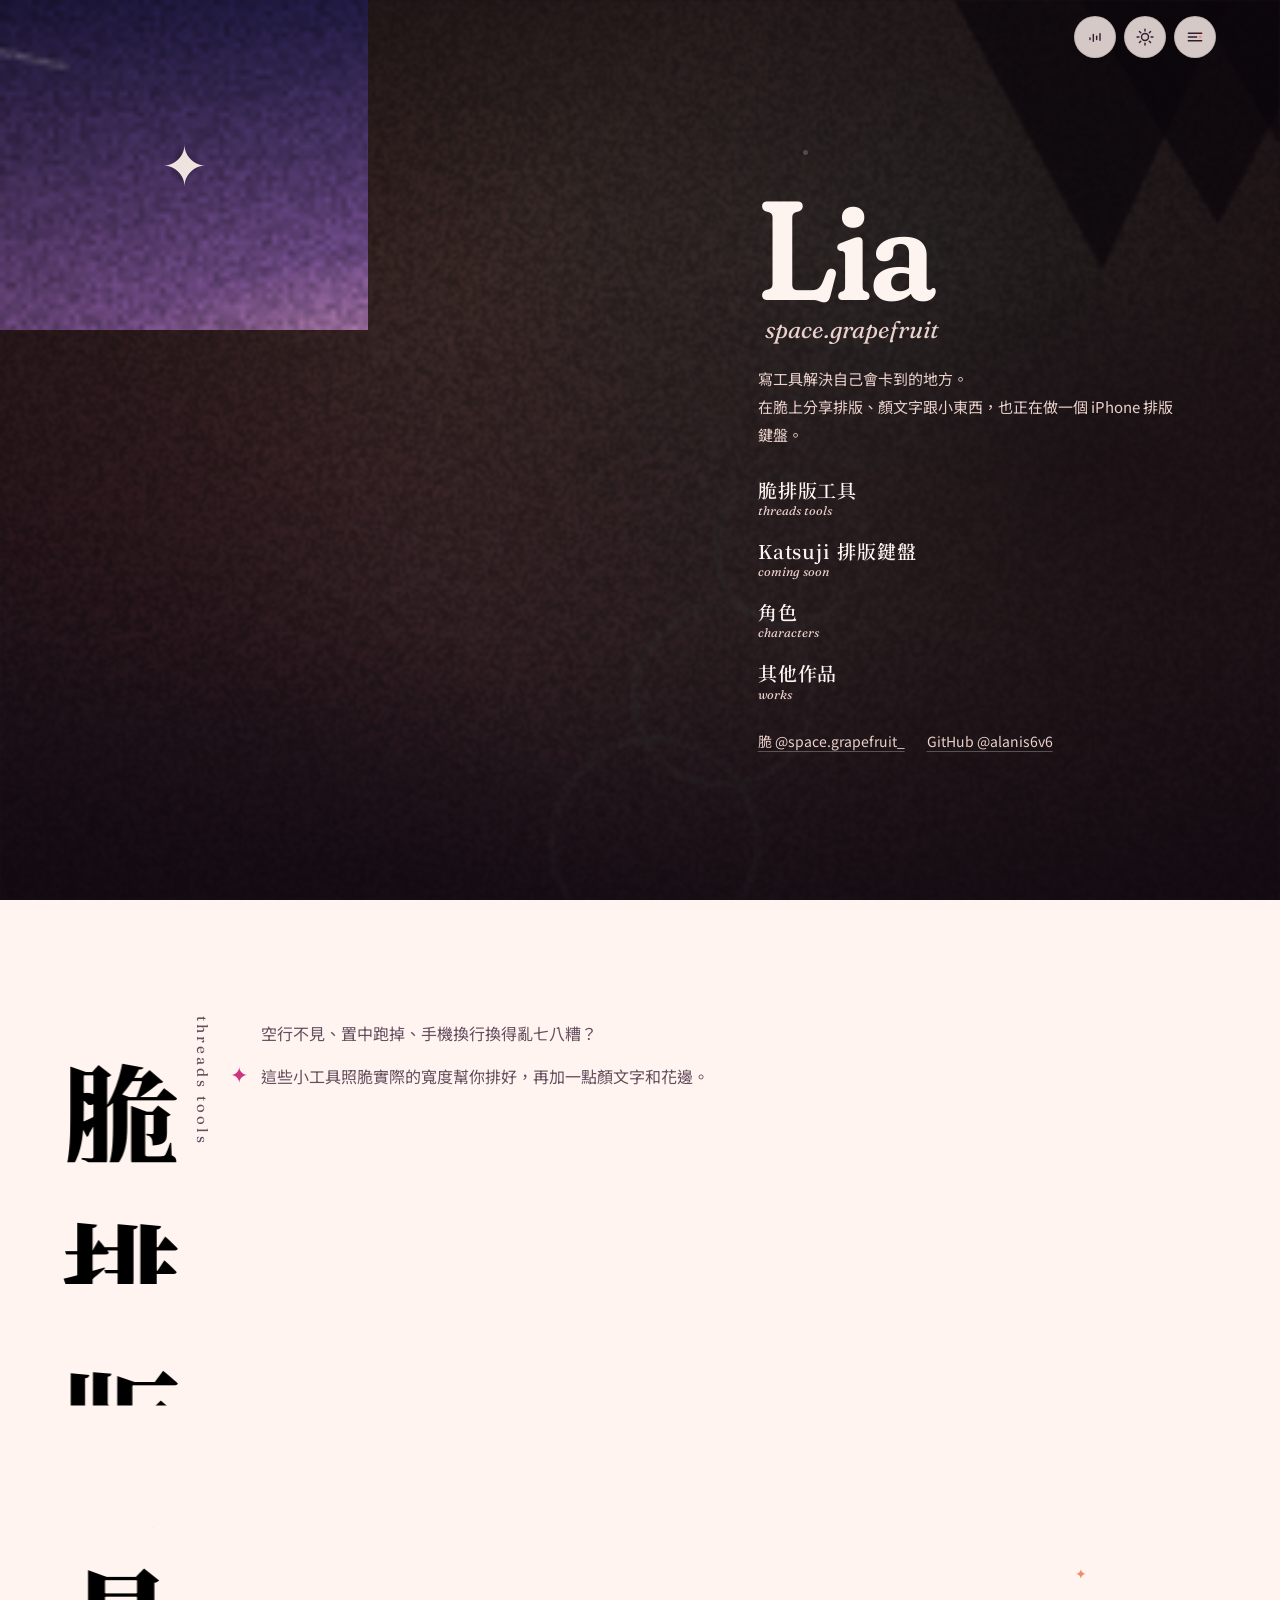
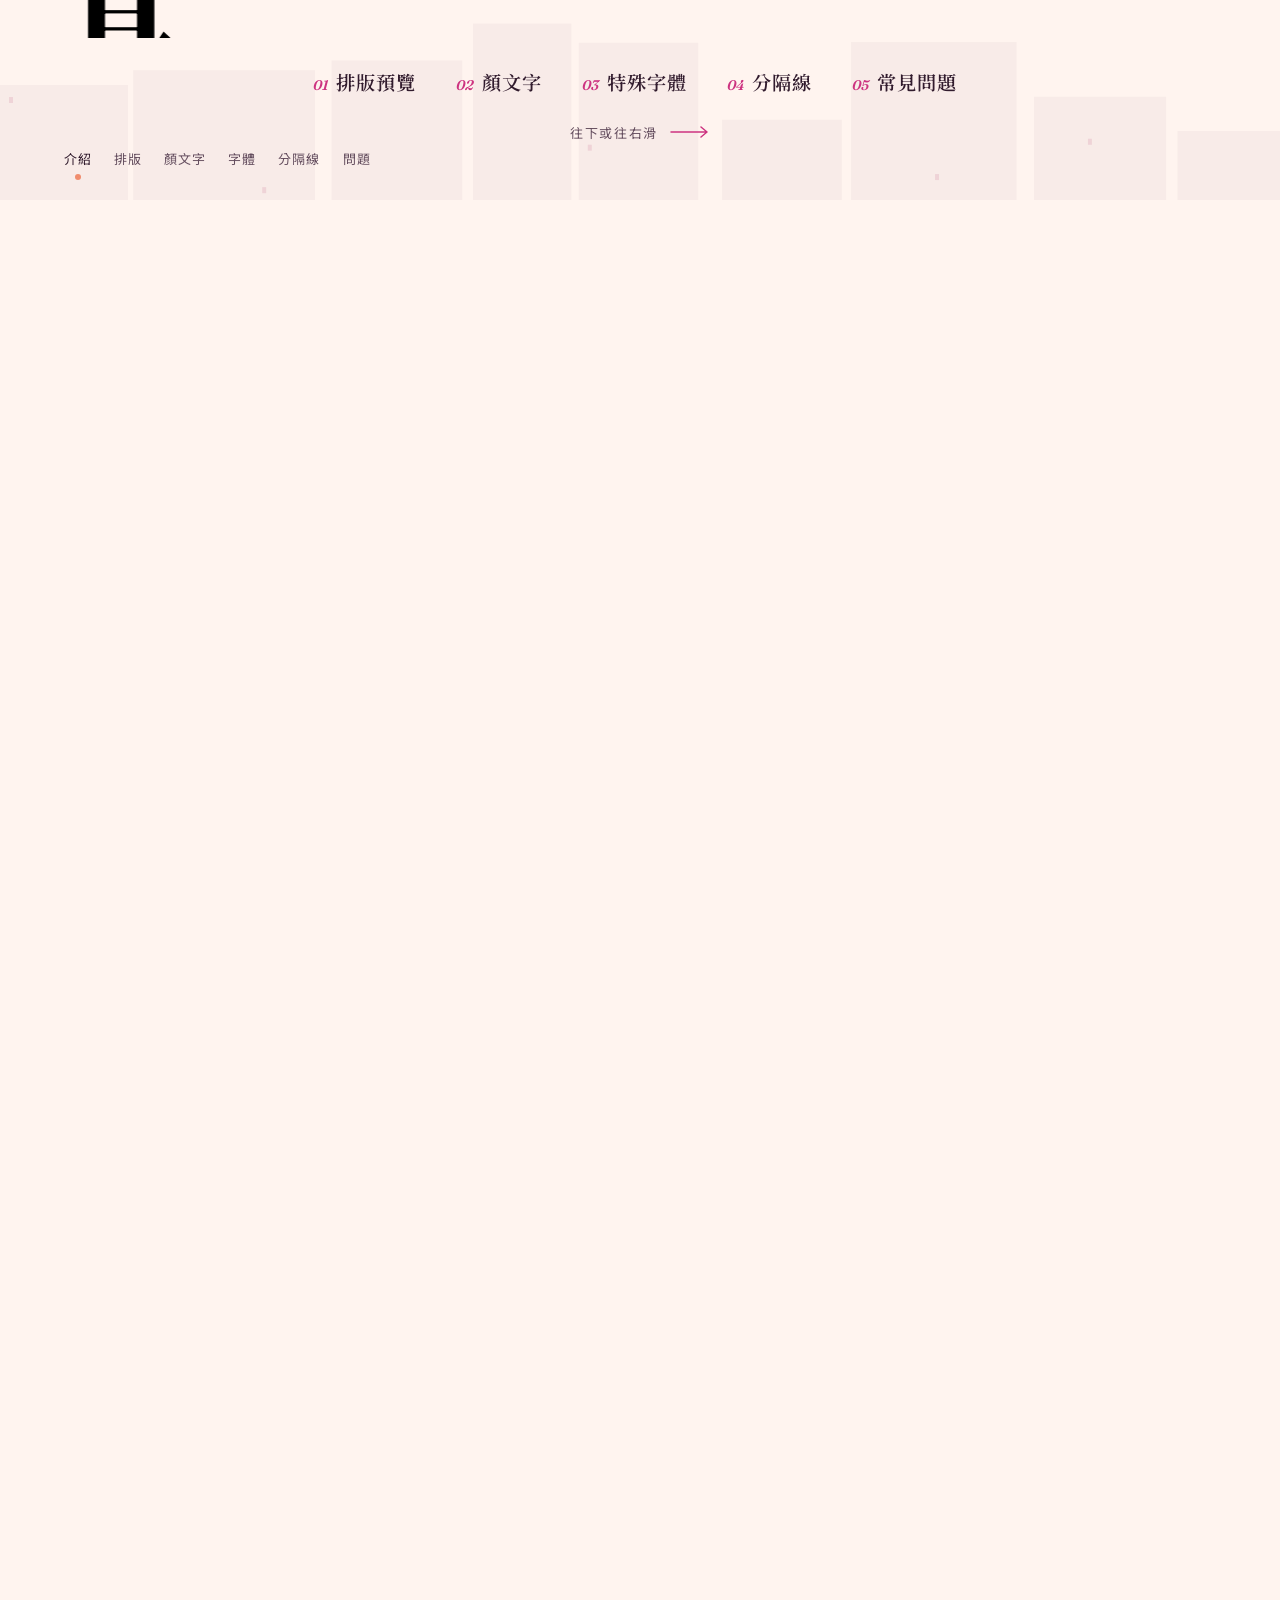
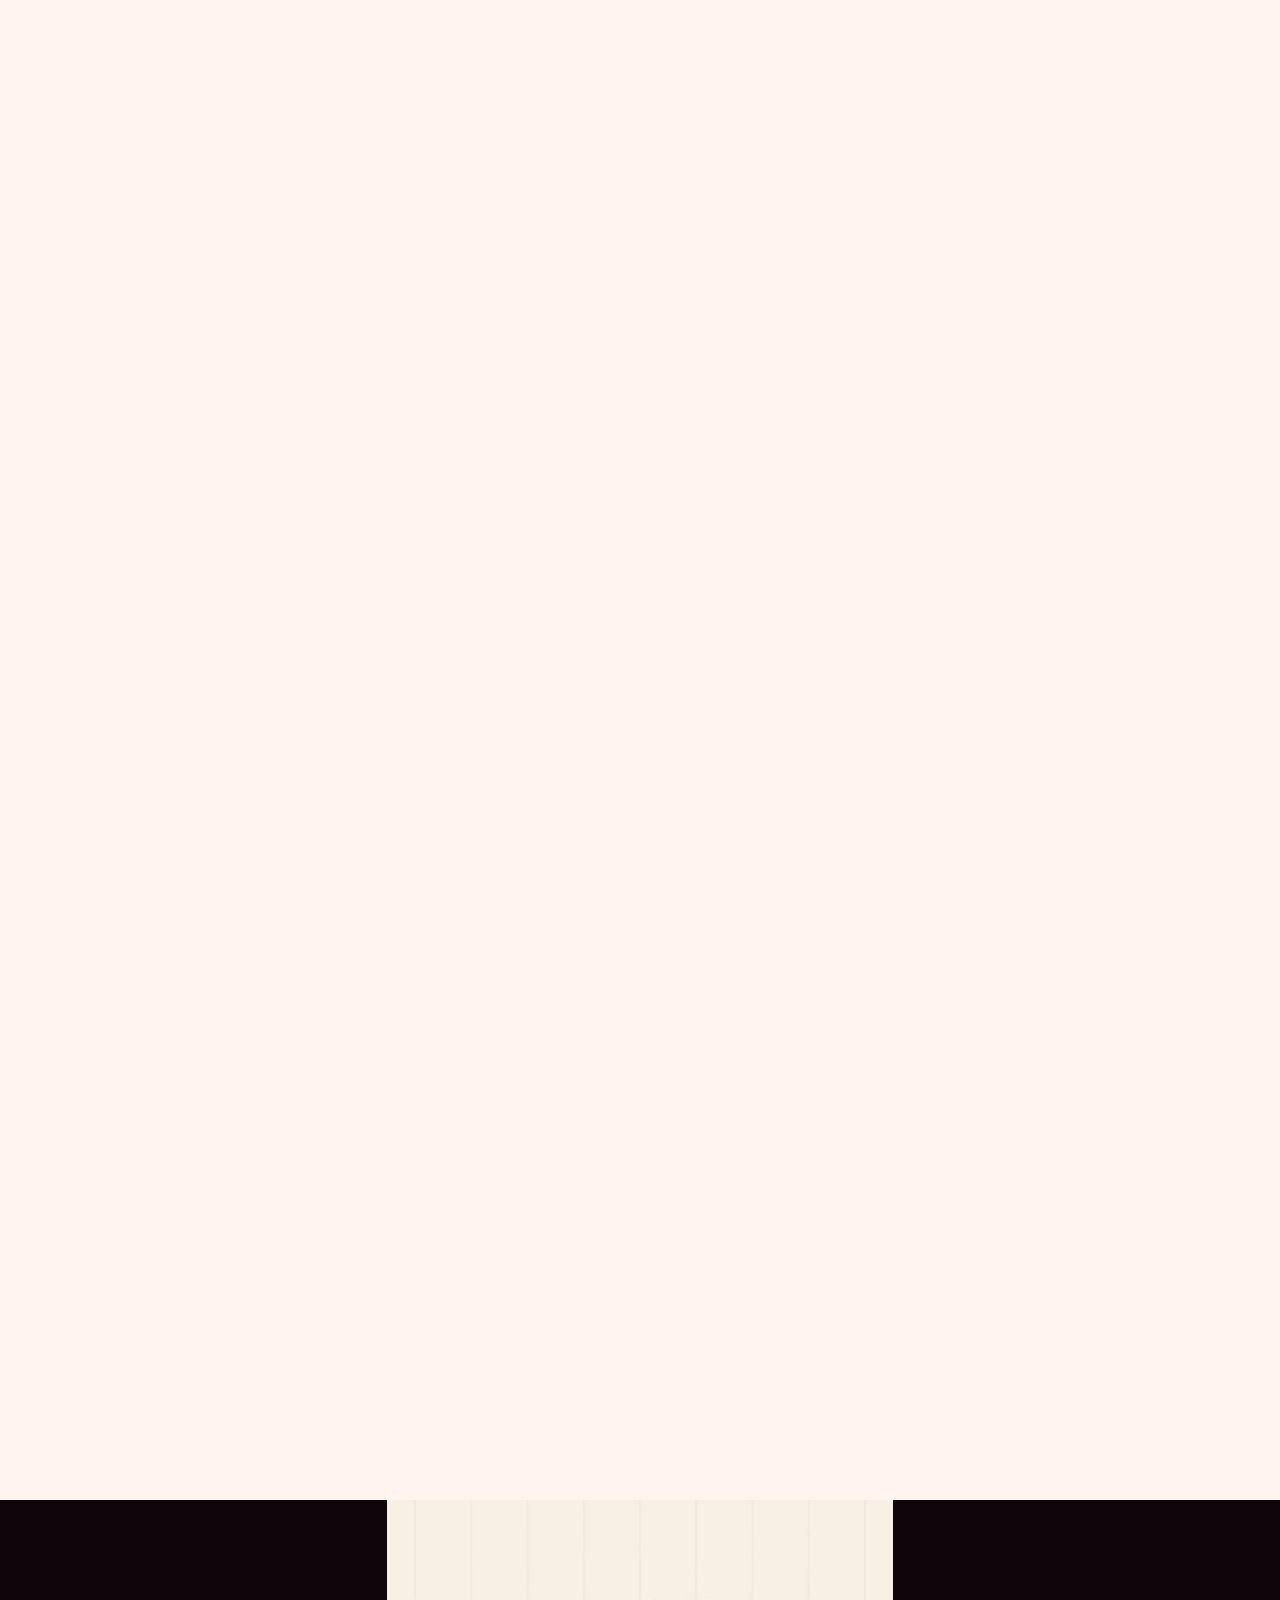
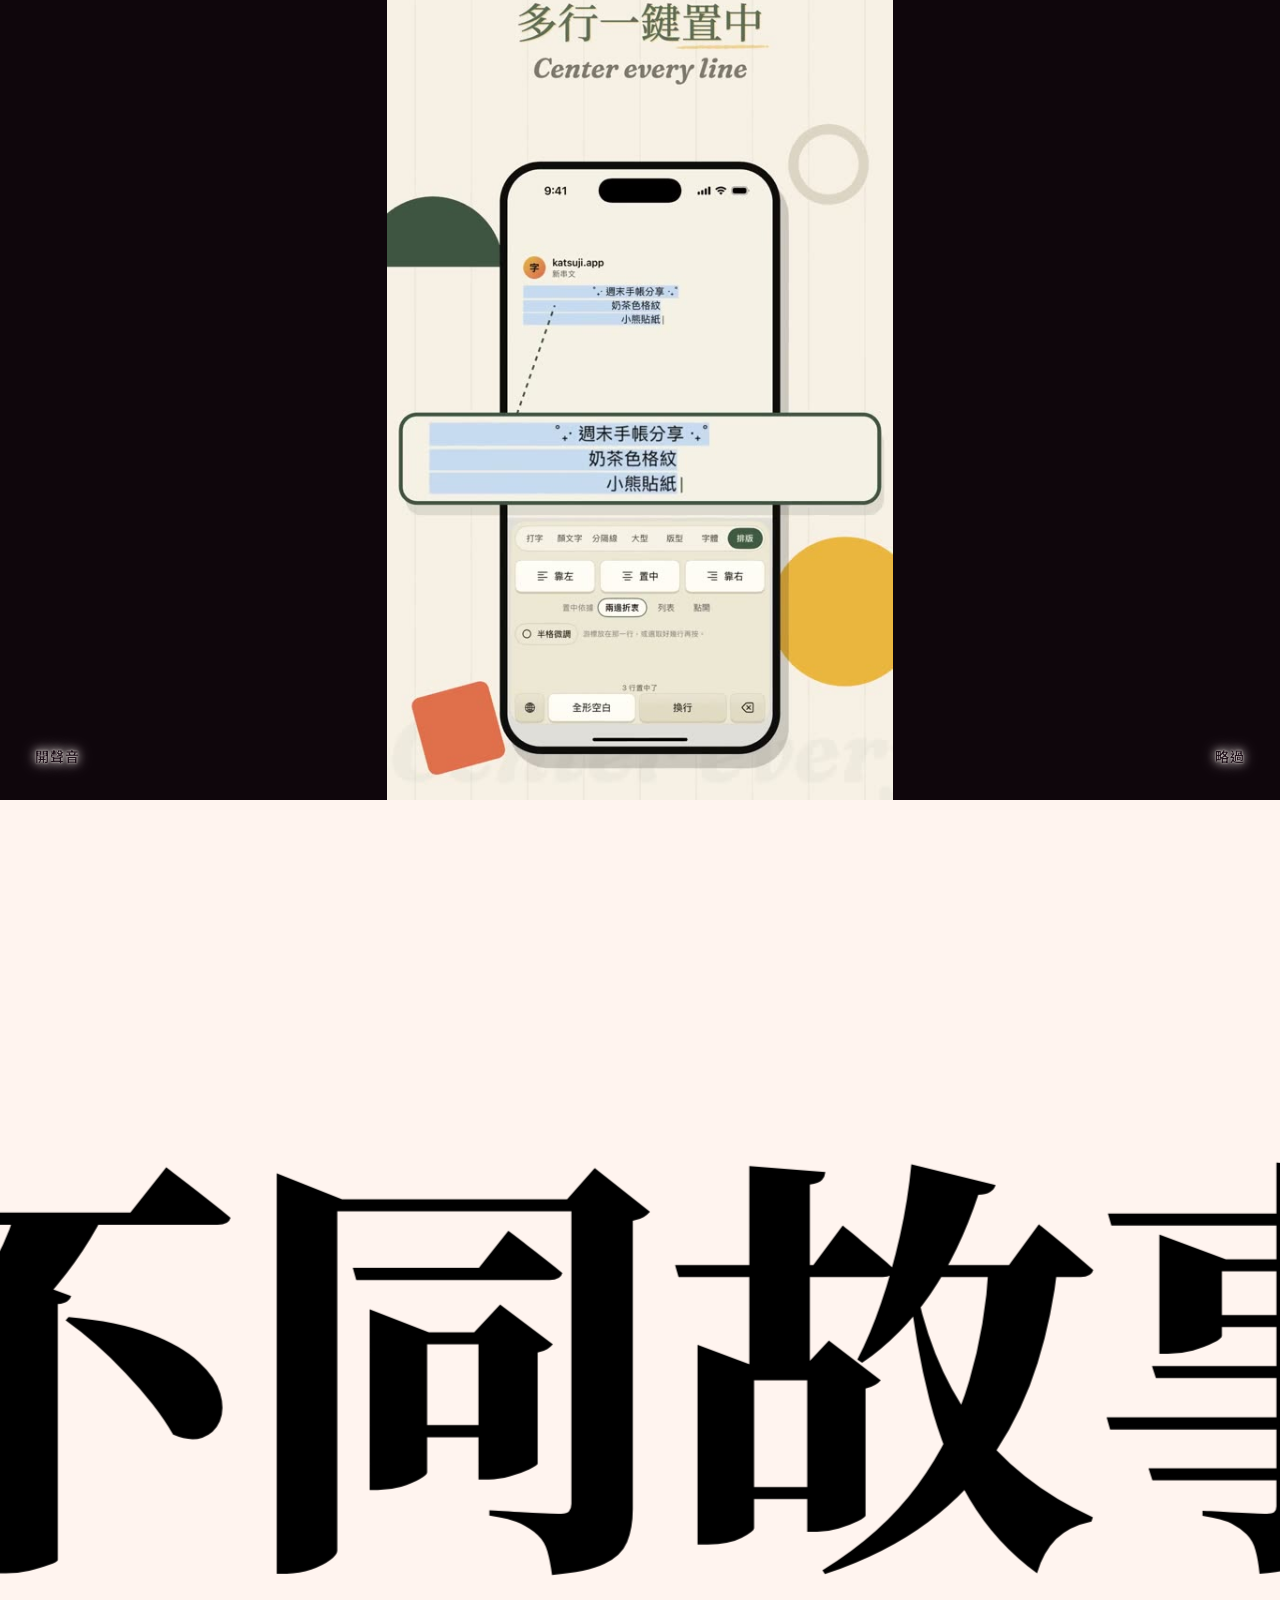
==== index.html @ 9e530b76 "標題逐字畫：照瀏覽器排出來的位置放字，修好最後一個字被畫布切掉 canvas 自己 measureText 一個字一個字加總，跟 DOM 實際排出來的寬度會差一點（中英混排、字型切片）， 累積到最後一" ====
<!doctype html>
<html lang="zh-Hant-TW" data-theme="day">
<head>
<meta charset="utf-8">
<meta name="viewport" content="width=device-width, initial-scale=1, viewport-fit=cover">
<title>Lia｜space.grapefruit：脆（Threads）排版工具、顏文字與 Katsuji 鍵盤</title>
<meta name="description" content="Lia（space.grapefruit）寫工具解決自己會卡到的地方：照脆實際寬度預覽排版的翠排版尺、可以換臉的顏文字、特殊字體、分隔線，還有正在做的 iPhone 排版鍵盤 Katsuji。免費、免登入。">
<link rel="canonical" href="https://alanis6v6.github.io/">
<meta name="theme-color" content="#fff6f1">
<meta property="og:type" content="website">
<meta property="og:site_name" content="space.grapefruit">
<meta property="og:title" content="Lia｜space.grapefruit">
<meta property="og:description" content="脆（Threads）排版工具、顏文字、特殊字體、分隔線，還有正在做的 iPhone 排版鍵盤 Katsuji。">
<meta property="og:url" content="https://alanis6v6.github.io/">
<meta property="og:image" content="https://alanis6v6.github.io/og.png">
<meta property="og:locale" content="zh_TW">
<meta name="twitter:card" content="summary_large_image">
<link rel="icon" href="favicon.svg" type="image/svg+xml">
<script async src="https://pagead2.googlesyndication.com/pagead/js/adsbygoogle.js?client=ca-pub-9004468743492022" crossorigin="anonymous"></script>
<link rel="preconnect" href="https://fonts.googleapis.com">
<link rel="preconnect" href="https://fonts.gstatic.com" crossorigin>
<link rel="stylesheet" href="https://fonts.googleapis.com/css2?family=Big+Shoulders+Display:wght@900&family=Fraunces:ital,opsz,wght@0,9..144,600;0,9..144,800;1,9..144,400;1,9..144,600&family=Noto+Sans+TC:wght@400;500;900&family=Noto+Serif+TC:wght@600;900&display=swap">
<link rel="stylesheet" href="style.css?v=20261022b">
<script>try{var t=localStorage.getItem('sg-theme');if(t==='day'||t==='night'){document.documentElement.dataset.theme=t;if(t==='night')document.querySelector('meta[name="theme-color"]').content='#1d1718'}}catch(e){}</script>
<script type="application/ld+json">
{
  "@context": "https://schema.org",
  "@graph": [
    {
      "@type": "WebSite",
      "@id": "https://alanis6v6.github.io/#site",
      "name": "space.grapefruit",
      "url": "https://alanis6v6.github.io/",
      "inLanguage": "zh-Hant-TW",
      "description": "Lia 的個人網站：脆（Threads）排版工具、顏文字、特殊字體、分隔線與 iPhone 排版鍵盤 Katsuji。",
      "publisher": {"@id": "https://alanis6v6.github.io/#lia"}
    },
    {
      "@type": "Person",
      "@id": "https://alanis6v6.github.io/#lia",
      "name": "Lia",
      "alternateName": "space.grapefruit",
      "url": "https://alanis6v6.github.io/",
      "sameAs": ["https://www.threads.com/@space.grapefruit_", "https://github.com/alanis6v6"]
    },
    {
      "@type": "ItemList",
      "name": "space.grapefruit 的工具",
      "itemListElement": [
        {"@type": "ListItem", "position": 1, "name": "翠排版尺", "url": "https://alanis6v6.github.io/threads-ruler/"},
        {"@type": "ListItem", "position": 2, "name": "顏文字大全", "url": "https://alanis6v6.github.io/threads-ruler/kaomoji/"},
        {"@type": "ListItem", "position": 3, "name": "特殊字體產生器", "url": "https://alanis6v6.github.io/threads-ruler/fonts/"},
        {"@type": "ListItem", "position": 4, "name": "可愛分隔線", "url": "https://alanis6v6.github.io/threads-ruler/dividers/"}
      ]
    },
    {
      "@type": "FAQPage",
      "mainEntity": [
        {"@type": "Question", "name": "為什麼脆的空行會不見？", "acceptedAnswer": {"@type": "Answer", "text": "脆會把段落之間的空行縮掉，也會刪掉行首和連續的半形空白。用翠排版尺複製時，會把空白行換成脆保留的點字空白、把半形空白換成全形空白，貼上後就照你排的樣子顯示。"}},
        {"@type": "Question", "name": "脆的貼文怎麼置中？", "acceptedAnswer": {"@type": "Answer", "text": "脆本身沒有置中功能，做法是在每一行前面補全形空白。在翠排版尺選取文字按「置中」，它會照脆實際的文字寬度算好要補幾格。串文列表和點開貼文的寬度不同，預設取兩者中間，兩種畫面看起來都接近置中。"}},
        {"@type": "Question", "name": "脆一行可以打幾個字？", "acceptedAnswer": {"@type": "Answer", "text": "電腦版網頁的串文列表一行大約 36 個中文字，點開那則大約 39 個字；iPhone 的脆 App 列表一行約 21 個字，點開約 24 個字。英文、符號和中文的寬度不一樣，實際字數會跟著變。"}},
        {"@type": "Question", "name": "要付費或登入嗎？文字會被上傳嗎？", "acceptedAnswer": {"@type": "Answer", "text": "免費、不用登入。你打的字和草稿只存在自己的瀏覽器裡，不會傳到任何伺服器。"}}
      ]
    }
  ]
}
</script>
</head>
<body>
<a class="skip" href="#main">跳到內容</a>

<header class="top">
  <a class="mark" href="#hello" aria-label="space.grapefruit 回到第一頁"><svg class="gf mark-logo" viewBox="-6 -6 112 112" aria-hidden="true" focusable="false"><defs> <radialGradient id="gf-gFlesh" cx="45%" cy="40%" r="65%"><stop offset="0" stop-color="#ff7672"/><stop offset=".75" stop-color="#ec4a58"/><stop offset="1" stop-color="#dc4254"/></radialGradient> <radialGradient id="gf-gPith" cx="50%" cy="50%" r="50%"><stop offset=".82" stop-color="#ffe6dc"/><stop offset="1" stop-color="#fbd0b4"/></radialGradient> <radialGradient id="gf-gRind" cx="70%" cy="30%" r="90%"><stop offset="0" stop-color="#ffc774"/><stop offset=".55" stop-color="#f39a4e"/><stop offset="1" stop-color="#d9672f"/></radialGradient> <clipPath id="gf-cPlanet"><circle cx="50" cy="54" r="34"/></clipPath> <clipPath id="gf-cRingBack"><rect x="-20" y="-20" width="140" height="74"/></clipPath> <clipPath id="gf-cRingFront"><rect x="-20" y="54" width="140" height="80"/></clipPath> <radialGradient id="gf-gShade" cx="34%" cy="30%" r="78%"><stop offset="0" stop-color="#fff" stop-opacity=".28"/><stop offset=".45" stop-color="#fff" stop-opacity="0"/><stop offset=".78" stop-color="#140d33" stop-opacity=".25"/><stop offset="1" stop-color="#140d33" stop-opacity=".6"/></radialGradient> <pattern id="gf-pBands" patternUnits="userSpaceOnUse" width="80" height="24" patternTransform="rotate(-16)"><rect width="80" height="24" fill="#6a55b8"/><rect y="0" width="80" height="6" fill="#806ace"/><rect y="7" width="80" height="4" fill="#c4a3df" opacity=".7"/><rect y="12" width="80" height="4" fill="#5b47a5"/><rect y="17" width="80" height="5" fill="#dcb0d3" opacity=".55"/></pattern> <radialGradient id="gf-gPlanet" cx="32%" cy="30%" r="80%"><stop offset="0" stop-color="#9b86e0"/><stop offset=".55" stop-color="#4f3e93"/><stop offset="1" stop-color="#241c4e"/></radialGradient> <linearGradient id="gf-gWedge" x1="0" y1="0" x2="0" y2="1"><stop offset="0" stop-color="#f2505d"/><stop offset="1" stop-color="#ff7a74"/></linearGradient> </defs><ellipse class="shadow" cx="44" cy="90" rx="26" ry="3.6" fill="#3a2a5a"/><ellipse class="wshadow" cx="70" cy="93" rx="22" ry="3" fill="#3a2a5a"/><g class="stars"><g class="st" style="--dx:-34px;--dy:-30px;--s:1.00;animation-delay:0.00s"><path d="M0 -4 L1.1 -1.1 4 0 1.1 1.1 0 4 -1.1 1.1 -4 0 -1.1 -1.1z" fill="#ffd66e" stroke="#fff" stroke-width=".5"/></g><g class="st" style="--dx:-22px;--dy:-42px;--s:0.80;animation-delay:0.01s"><path d="M0 -4 L1.1 -1.1 4 0 1.1 1.1 0 4 -1.1 1.1 -4 0 -1.1 -1.1z" fill="#ffd66e" stroke="#fff" stroke-width=".5"/></g><g class="st" style="--dx:-44px;--dy:-14px;--s:0.70;animation-delay:0.02s"><path d="M0 -4 L1.1 -1.1 4 0 1.1 1.1 0 4 -1.1 1.1 -4 0 -1.1 -1.1z" fill="#ffd66e" stroke="#fff" stroke-width=".5"/></g><g class="st" style="--dx:34px;--dy:-32px;--s:1.00;animation-delay:0.00s"><path d="M0 -4 L1.1 -1.1 4 0 1.1 1.1 0 4 -1.1 1.1 -4 0 -1.1 -1.1z" fill="#ffd66e" stroke="#fff" stroke-width=".5"/></g><g class="st" style="--dx:24px;--dy:-44px;--s:0.75;animation-delay:0.01s"><path d="M0 -4 L1.1 -1.1 4 0 1.1 1.1 0 4 -1.1 1.1 -4 0 -1.1 -1.1z" fill="#ffd66e" stroke="#fff" stroke-width=".5"/></g><g class="st" style="--dx:46px;--dy:-16px;--s:0.70;animation-delay:0.02s"><path d="M0 -4 L1.1 -1.1 4 0 1.1 1.1 0 4 -1.1 1.1 -4 0 -1.1 -1.1z" fill="#ffd66e" stroke="#fff" stroke-width=".5"/></g><g class="st" style="--dx:-10px;--dy:-50px;--s:0.60;animation-delay:0.03s"><path d="M0 -4 L1.1 -1.1 4 0 1.1 1.1 0 4 -1.1 1.1 -4 0 -1.1 -1.1z" fill="#ffd66e" stroke="#fff" stroke-width=".5"/></g><g class="st" style="--dx:12px;--dy:-48px;--s:0.65;animation-delay:0.03s"><path d="M0 -4 L1.1 -1.1 4 0 1.1 1.1 0 4 -1.1 1.1 -4 0 -1.1 -1.1z" fill="#ffd66e" stroke="#fff" stroke-width=".5"/></g></g><g class="bounce"><g class="squash"><g class="halfL"><g transform="translate(47 52) rotate(-14)"><path d="M0 -33 A33 33 0 0 0 0 33 Z" fill="url(#gf-gRind)"/><g class="skin"><path d="M0 -33 A33 33 0 0 0 0 33 Z" fill="url(#gf-pBands)"/><path d="M0 -33 A33 33 0 0 0 0 33 Z" fill="url(#gf-gShade)"/></g><g class="face"><g transform="scale(.74 1.1)"><circle r="30" fill="#f2944a"/><circle r="28.6" fill="url(#gf-gPith)"/><circle r="24.2" fill="url(#gf-gFlesh)"/><ellipse cx="-4.6" cy="9.1" rx="1.2" ry=".5" transform="rotate(116 -4.6 9.1)" fill="#d8394c" opacity=".55"/><ellipse cx="3.7" cy="-7.7" rx="1.3" ry=".5" transform="rotate(295 3.7 -7.7)" fill="#d8394c" opacity=".55"/><ellipse cx="-6.6" cy="-0.3" rx="1.6" ry=".5" transform="rotate(182 -6.6 -0.3)" fill="#ff8f86" opacity=".55"/><ellipse cx="1.0" cy="17.8" rx="2.0" ry=".5" transform="rotate(86 1.0 17.8)" fill="#ff8f86" opacity=".55"/><ellipse cx="8.5" cy="8.4" rx="1.8" ry=".5" transform="rotate(44 8.5 8.4)" fill="#d8394c" opacity=".55"/><ellipse cx="17.0" cy="7.0" rx="2.2" ry=".5" transform="rotate(22 17.0 7.0)" fill="#ff8f86" opacity=".55"/><ellipse cx="21.0" cy="6.3" rx="1.6" ry=".5" transform="rotate(16 21.0 6.3)" fill="#ff8f86" opacity=".55"/><ellipse cx="-17.5" cy="-4.6" rx="2.0" ry=".5" transform="rotate(194 -17.5 -4.6)" fill="#d8394c" opacity=".55"/><ellipse cx="7.7" cy="16.6" rx="1.4" ry=".5" transform="rotate(65 7.7 16.6)" fill="#d8394c" opacity=".55"/><ellipse cx="16.5" cy="11.6" rx="1.3" ry=".5" transform="rotate(35 16.5 11.6)" fill="#d8394c" opacity=".55"/><ellipse cx="5.4" cy="18.9" rx="2.0" ry=".5" transform="rotate(74 5.4 18.9)" fill="#ff8f86" opacity=".55"/><ellipse cx="-22.2" cy="4.9" rx="1.5" ry=".5" transform="rotate(167 -22.2 4.9)" fill="#ff8f86" opacity=".55"/><ellipse cx="5.5" cy="-19.2" rx="1.3" ry=".5" transform="rotate(285 5.5 -19.2)" fill="#ff8f86" opacity=".55"/><ellipse cx="-5.3" cy="16.1" rx="1.9" ry=".5" transform="rotate(108 -5.3 16.1)" fill="#ff8f86" opacity=".55"/><ellipse cx="-5.5" cy="22.7" rx="1.7" ry=".5" transform="rotate(103 -5.5 22.7)" fill="#ff8f86" opacity=".55"/><ellipse cx="7.3" cy="12.4" rx="1.6" ry=".5" transform="rotate(59 7.3 12.4)" fill="#ff8f86" opacity=".55"/><ellipse cx="7.8" cy="-1.9" rx="1.8" ry=".5" transform="rotate(346 7.8 -1.9)" fill="#d8394c" opacity=".55"/><ellipse cx="9.8" cy="-9.7" rx="1.6" ry=".5" transform="rotate(315 9.8 -9.7)" fill="#d8394c" opacity=".55"/><ellipse cx="-21.2" cy="0.4" rx="2.0" ry=".5" transform="rotate(178 -21.2 0.4)" fill="#ff8f86" opacity=".55"/><ellipse cx="15.6" cy="-5.7" rx="1.3" ry=".5" transform="rotate(340 15.6 -5.7)" fill="#d8394c" opacity=".55"/><ellipse cx="-1.6" cy="-13.6" rx="2.2" ry=".5" transform="rotate(263 -1.6 -13.6)" fill="#d8394c" opacity=".55"/><ellipse cx="5.8" cy="-11.9" rx="2.1" ry=".5" transform="rotate(295 5.8 -11.9)" fill="#ff8f86" opacity=".55"/><ellipse cx="-13.1" cy="18.8" rx="1.4" ry=".5" transform="rotate(124 -13.1 18.8)" fill="#ff8f86" opacity=".55"/><ellipse cx="5.5" cy="5.0" rx="1.3" ry=".5" transform="rotate(42 5.5 5.0)" fill="#ff8f86" opacity=".55"/><ellipse cx="0.2" cy="15.2" rx="1.3" ry=".5" transform="rotate(89 0.2 15.2)" fill="#ff8f86" opacity=".55"/><ellipse cx="-16.9" cy="5.6" rx="2.0" ry=".5" transform="rotate(161 -16.9 5.6)" fill="#ff8f86" opacity=".55"/><ellipse cx="8.6" cy="-9.9" rx="2.2" ry=".5" transform="rotate(311 8.6 -9.9)" fill="#ff8f86" opacity=".55"/><path d="M1.5 0.1 Q12.0 -0.2 24.2 1.1" fill="none" stroke="#ffd9d2" stroke-width="1" opacity=".85"/><path d="M1.3 0.7 Q11.5 3.5 21.2 11.7" fill="none" stroke="#ffd9d2" stroke-width="1" opacity=".85"/><path d="M0.7 1.3 Q5.0 10.9 11.9 21.1" fill="none" stroke="#ffd9d2" stroke-width="1" opacity=".85"/><path d="M-0.0 1.5 Q-2.3 11.8 -0.6 24.2" fill="none" stroke="#ffd9d2" stroke-width="1" opacity=".85"/><path d="M-0.9 1.2 Q-6.1 10.4 -14.4 19.4" fill="none" stroke="#ffd9d2" stroke-width="1" opacity=".85"/><path d="M-1.4 0.5 Q-11.3 4.2 -22.6 8.8" fill="none" stroke="#ffd9d2" stroke-width="1" opacity=".85"/><path d="M-1.4 -0.5 Q-11.7 -2.6 -23.0 -7.4" fill="none" stroke="#ffd9d2" stroke-width="1" opacity=".85"/><path d="M-1.1 -1.0 Q-7.0 -9.7 -17.4 -16.8" fill="none" stroke="#ffd9d2" stroke-width="1" opacity=".85"/><path d="M-0.1 -1.5 Q0.5 -12.0 -0.8 -24.2" fill="none" stroke="#ffd9d2" stroke-width="1" opacity=".85"/><path d="M0.7 -1.3 Q5.4 -10.7 11.3 -21.4" fill="none" stroke="#ffd9d2" stroke-width="1" opacity=".85"/><path d="M1.3 -0.7 Q11.6 -3.0 21.4 -11.2" fill="none" stroke="#ffd9d2" stroke-width="1" opacity=".85"/><polygon points="4.4,0.0 1.6,0.8 2.4,3.1 0.4,1.6 -0.9,4.0 -1.0,1.3 -3.2,1.5 -2.1,0.0 -3.6,-1.7 -0.9,-1.1 -1.0,-4.2 0.3,-1.4 2.6,-3.3 1.6,-0.8" fill="#fff4ec"/></g></g></g><circle class="dust" style="--dx:-6px;--dy:-14px;animation-delay:0.00s" cx="20" cy="40" r="1.3" fill="#d9ccff"/><circle class="dust" style="--dx:-10px;--dy:-6px;animation-delay:0.06s" cx="16" cy="58" r="1.3" fill="#d9ccff"/><circle class="dust" style="--dx:-4px;--dy:-16px;animation-delay:0.12s" cx="24" cy="74" r="1.3" fill="#d9ccff"/><circle class="dust" style="--dx:-8px;--dy:-10px;animation-delay:0.04s" cx="30" cy="28" r="1.3" fill="#d9ccff"/></g><g class="sphere"><g class="ringwrap" transform="rotate(-16 50 54)"><g class="ringB"><ellipse cx="50" cy="54" rx="56.0" ry="14.6" fill="none" stroke="#e9ddff" stroke-width="2.2" opacity="0.90" clip-path="url(#gf-cRingBack)"/><ellipse cx="50" cy="54" rx="52.5" ry="13.7" fill="none" stroke="#c7b3f2" stroke-width="3.2" opacity="0.95" clip-path="url(#gf-cRingBack)"/><ellipse cx="50" cy="54" rx="47.6" ry="12.4" fill="none" stroke="#f2e8ff" stroke-width="1.6" opacity="0.85" clip-path="url(#gf-cRingBack)"/><ellipse cx="50" cy="54" rx="45.0" ry="11.7" fill="none" stroke="#a993e0" stroke-width="2.0" opacity="0.90" clip-path="url(#gf-cRingBack)"/></g></g><g class="planet"><circle cx="50" cy="54" r="34" fill="#6a55b8"/><g clip-path="url(#gf-cPlanet)"><g transform="rotate(-16 50 54)"><path d="M10 24.0 Q50 18.7 90 24.0 L90 31.0 Q50 25.7 10 31.0 Z" fill="#8e78d8" opacity=".85"/><path d="M10 33.0 Q50 29.3 90 33.0 L90 38.0 Q50 34.3 10 38.0 Z" fill="#c9a8e8" opacity=".85"/><path d="M10 40.0 Q50 37.5 90 40.0 L90 44.0 Q50 41.5 10 44.0 Z" fill="#5c47a6" opacity=".85"/><path d="M10 47.0 Q50 45.8 90 47.0 L90 53.0 Q50 51.8 10 53.0 Z" fill="#e3b7d9" opacity=".85"/><path d="M10 55.0 Q50 55.2 90 55.0 L90 59.0 Q50 59.2 10 59.0 Z" fill="#7b63c4" opacity=".85"/><path d="M10 61.0 Q50 62.2 90 61.0 L90 68.0 Q50 69.2 10 68.0 Z" fill="#f0c2cf" opacity=".85"/><path d="M10 69.0 Q50 71.6 90 69.0 L90 73.0 Q50 75.6 10 73.0 Z" fill="#5a449f" opacity=".85"/><path d="M10 75.0 Q50 78.7 90 75.0 L90 81.0 Q50 84.7 10 81.0 Z" fill="#a68ade" opacity=".85"/><path d="M10 83.0 Q50 88.1 90 83.0 L90 91.0 Q50 96.1 10 91.0 Z" fill="#463585" opacity=".85"/><ellipse cx="60" cy="63" rx="6.5" ry="3.4" fill="#ef8fa8"/><ellipse cx="60" cy="63" rx="3.6" ry="1.7" fill="#f7b9c6"/></g><g transform="rotate(-16 50 54)"><ellipse cx="50" cy="54" rx="52" ry="13.5" fill="none" stroke="#2a1f55" stroke-width="3" opacity=".35" transform="translate(0 -4)"/></g></g><circle cx="50" cy="54" r="34" fill="url(#gf-gShade)"/><circle cx="50" cy="54" r="33.4" fill="none" stroke="#cdb8ff" stroke-width="1.2" opacity=".55"/></g><g class="ringwrap" transform="rotate(-16 50 54)"><g class="ringF"><ellipse cx="50" cy="54" rx="56.0" ry="14.6" fill="none" stroke="#e9ddff" stroke-width="2.2" opacity="0.90" clip-path="url(#gf-cRingFront)"/><ellipse cx="50" cy="54" rx="52.5" ry="13.7" fill="none" stroke="#c7b3f2" stroke-width="3.2" opacity="0.95" clip-path="url(#gf-cRingFront)"/><ellipse cx="50" cy="54" rx="47.6" ry="12.4" fill="none" stroke="#f2e8ff" stroke-width="1.6" opacity="0.85" clip-path="url(#gf-cRingFront)"/><ellipse cx="50" cy="54" rx="45.0" ry="11.7" fill="none" stroke="#a993e0" stroke-width="2.0" opacity="0.90" clip-path="url(#gf-cRingFront)"/></g></g></g></g></g><g class="wedge"><g transform="translate(70 74) rotate(-8) scale(.92)"><path d="M-34.0 0 Q0 -10.0 34.0 0 A34.0 26.0 0 0 1 -34.0 0 Z" transform="translate(1.8 2.4)" fill="#c95a2c"/><path d="M-34.0 0 Q0 -10.0 34.0 0 A34.0 26.0 0 0 1 -34.0 0 Z" fill="url(#gf-gRind)"/><path class="wskin" d="M-34.0 0 Q0 -10.0 34.0 0 A34.0 26.0 0 0 1 -34.0 0 Z" fill="url(#gf-pBands)"/><path d="M-31.6 0 Q0 -9.2 31.6 0 A31.6 22.8 0 0 1 -31.6 0 Z" fill="#ffe3d6"/><path d="M-28.8 0 Q0 -8.4 28.8 0 A28.8 19.2 0 0 1 -28.8 0 Z" fill="url(#gf-gWedge)"/><clipPath id="gf-cBoat"><path d="M-28.8 0 Q0 -8.4 28.8 0 A28.8 19.2 0 0 1 -28.8 0 Z"/></clipPath><g clip-path="url(#gf-cBoat)"><ellipse cx="-2.6" cy="8.0" rx="1.9" ry=".6" transform="rotate(98 -2.6 8.0)" fill="#d93a4c" opacity=".6"/><ellipse cx="19.2" cy="-1.3" rx="2.1" ry=".6" transform="rotate(24 19.2 -1.3)" fill="#d93a4c" opacity=".6"/><ellipse cx="15.8" cy="-3.6" rx="1.5" ry=".6" transform="rotate(21 15.8 -3.6)" fill="#ffb3aa" opacity=".6"/><ellipse cx="2.1" cy="16.3" rx="2.1" ry=".6" transform="rotate(85 2.1 16.3)" fill="#ff9a92" opacity=".6"/><ellipse cx="-5.6" cy="5.3" rx="2.1" ry=".6" transform="rotate(110 -5.6 5.3)" fill="#ff9a92" opacity=".6"/><ellipse cx="17.9" cy="-4.4" rx="1.5" ry=".6" transform="rotate(17 17.9 -4.4)" fill="#ff9a92" opacity=".6"/><ellipse cx="-13.9" cy="-5.2" rx="1.7" ry=".6" transform="rotate(161 -13.9 -5.2)" fill="#d93a4c" opacity=".6"/><ellipse cx="4.9" cy="-1.1" rx="2.1" ry=".6" transform="rotate(61 4.9 -1.1)" fill="#ff9a92" opacity=".6"/><ellipse cx="-0.0" cy="10.6" rx="2.2" ry=".6" transform="rotate(90 -0.0 10.6)" fill="#d93a4c" opacity=".6"/><ellipse cx="-5.0" cy="7.8" rx="2.2" ry=".6" transform="rotate(105 -5.0 7.8)" fill="#ff9a92" opacity=".6"/><ellipse cx="-10.0" cy="-0.3" rx="1.3" ry=".6" transform="rotate(135 -10.0 -0.3)" fill="#ffb3aa" opacity=".6"/><ellipse cx="3.4" cy="-3.3" rx="2.4" ry=".6" transform="rotate(63 3.4 -3.3)" fill="#ff9a92" opacity=".6"/><ellipse cx="-6.1" cy="18.0" rx="1.6" ry=".6" transform="rotate(102 -6.1 18.0)" fill="#ff9a92" opacity=".6"/><ellipse cx="23.1" cy="-4.7" rx="2.6" ry=".6" transform="rotate(12 23.1 -4.7)" fill="#d93a4c" opacity=".6"/><ellipse cx="-5.5" cy="-4.2" rx="2.3" ry=".6" transform="rotate(133 -5.5 -4.2)" fill="#ff9a92" opacity=".6"/><ellipse cx="-12.4" cy="-3.8" rx="1.3" ry=".6" transform="rotate(153 -12.4 -3.8)" fill="#ffb3aa" opacity=".6"/><ellipse cx="-4.9" cy="17.1" rx="1.6" ry=".6" transform="rotate(100 -4.9 17.1)" fill="#ff9a92" opacity=".6"/><ellipse cx="-21.5" cy="-4.5" rx="1.5" ry=".6" transform="rotate(165 -21.5 -4.5)" fill="#d93a4c" opacity=".6"/><ellipse cx="3.2" cy="5.2" rx="2.6" ry=".6" transform="rotate(78 3.2 5.2)" fill="#ff9a92" opacity=".6"/><ellipse cx="14.6" cy="4.5" rx="1.5" ry=".6" transform="rotate(44 14.6 4.5)" fill="#d93a4c" opacity=".6"/><ellipse cx="-4.3" cy="-0.7" rx="2.4" ry=".6" transform="rotate(114 -4.3 -0.7)" fill="#ffb3aa" opacity=".6"/><ellipse cx="25.6" cy="8.8" rx="1.6" ry=".6" transform="rotate(36 25.6 8.8)" fill="#ff9a92" opacity=".6"/><ellipse cx="-5.7" cy="15.4" rx="1.4" ry=".6" transform="rotate(102 -5.7 15.4)" fill="#ff9a92" opacity=".6"/><ellipse cx="-19.1" cy="5.0" rx="2.3" ry=".6" transform="rotate(141 -19.1 5.0)" fill="#ff9a92" opacity=".6"/><ellipse cx="-9.2" cy="1.4" rx="1.4" ry=".6" transform="rotate(128 -9.2 1.4)" fill="#ff9a92" opacity=".6"/><ellipse cx="-15.7" cy="9.9" rx="2.1" ry=".6" transform="rotate(128 -15.7 9.9)" fill="#ff9a92" opacity=".6"/><ellipse cx="-6.9" cy="5.3" rx="2.4" ry=".6" transform="rotate(114 -6.9 5.3)" fill="#d93a4c" opacity=".6"/><ellipse cx="-19.7" cy="3.7" rx="1.7" ry=".6" transform="rotate(145 -19.7 3.7)" fill="#ff9a92" opacity=".6"/><ellipse cx="-14.7" cy="9.3" rx="1.5" ry=".6" transform="rotate(127 -14.7 9.3)" fill="#ff9a92" opacity=".6"/><ellipse cx="7.0" cy="7.8" rx="2.4" ry=".6" transform="rotate(68 7.0 7.8)" fill="#d93a4c" opacity=".6"/><ellipse cx="5.6" cy="4.5" rx="1.4" ry=".6" transform="rotate(68 5.6 4.5)" fill="#ff9a92" opacity=".6"/><ellipse cx="0.7" cy="0.4" rx="1.6" ry=".6" transform="rotate(86 0.7 0.4)" fill="#d93a4c" opacity=".6"/><ellipse cx="17.5" cy="8.9" rx="2.0" ry=".6" transform="rotate(47 17.5 8.9)" fill="#ffb3aa" opacity=".6"/><ellipse cx="23.2" cy="18.4" rx="1.6" ry=".6" transform="rotate(50 23.2 18.4)" fill="#ff9a92" opacity=".6"/><ellipse cx="3.2" cy="15.3" rx="1.7" ry=".6" transform="rotate(82 3.2 15.3)" fill="#ff9a92" opacity=".6"/><ellipse cx="22.5" cy="-0.9" rx="1.4" ry=".6" transform="rotate(21 22.5 -0.9)" fill="#ff9a92" opacity=".6"/><circle cx="-3.9" cy="1.2" r=".55" fill="#fff" opacity=".8"/><circle cx="-19.9" cy="1.8" r=".55" fill="#fff" opacity=".8"/><circle cx="1.4" cy="13.5" r=".55" fill="#fff" opacity=".8"/><circle cx="-17.9" cy="-0.6" r=".55" fill="#fff" opacity=".8"/></g><path d="M-34.0 0 Q0 -10.0 34.0 0 A34.0 26.0 0 0 1 -34.0 0 Z" fill="none" stroke="#fff4ec" stroke-width=".9" opacity=".9"/></g></g></svg>space.grapefruit</a>
  <div class="top-tools">
    <button class="icon-btn sound" type="button" aria-pressed="false" aria-label="播放背景音樂">
      <svg viewBox="0 0 24 24" aria-hidden="true"><path class="b1" d="M6 15v-2"/><path class="b2" d="M10 17V9"/><path class="b3" d="M14 15v-4"/><path class="b4" d="M18 16V8"/></svg>
    </button>
    <button class="icon-btn theme" type="button" aria-label="切換深色／淺色">
      <svg viewBox="0 0 24 24" aria-hidden="true"><path class="moon" d="M20 14.5A8 8 0 0 1 9.5 4a8 8 0 1 0 10.5 10.5Z"/><g class="sun"><circle cx="12" cy="12" r="4.2"/><path d="M12 2.5v2.2M12 19.3v2.2M2.5 12h2.2M19.3 12h2.2M5.3 5.3l1.6 1.6M17.1 17.1l1.6 1.6M5.3 18.7l1.6-1.6M17.1 6.9l1.6-1.6"/></g></svg>
    </button>
    <button class="icon-btn menu-btn" type="button" aria-expanded="false" aria-controls="menu" aria-label="打開選單">
      <svg viewBox="0 0 24 24" aria-hidden="true"><path class="l1" d="M4 7.5h16"/><path class="l2" d="M4 12h10"/><circle class="seed" cx="18.2" cy="12" r="1.7"/><path class="l3" d="M4 16.5h16"/></svg>
    </button>
  </div>
</header>

<nav class="menu" id="menu" aria-label="頁面目錄" inert>
  <a href="#hello"><span>我是 Lia</span><em>hello</em></a>
  <a href="#threads"><span>脆排版工具</span><em>threads tools</em></a>
  <a href="#katsuji"><span>Katsuji 排版鍵盤</span><em>coming soon</em></a>
  <a href="#cards"><span>角色</span><em>characters</em></a>
  <a href="#works"><span>其他作品</span><em>works</em></a>
  <a href="#contact"><span>跟我聯絡</span><em>contact</em></a>
  <p class="menu-foot">工具都免費、免登入，文字只存在你的瀏覽器。<br><a href="https://www.threads.com/@space.grapefruit_" rel="me">脆 @space.grapefruit_</a></p>
</nav>
<div class="menu-scrim" aria-hidden="true"></div>

<main id="main">

  <!-- 第一頁：我是誰。背景是蒙太奇剪輯的逐格動畫，介紹跟選單放右邊中間 -->
  <section class="page hero" id="hello" aria-labelledby="hello-h">
    <canvas class="film" aria-hidden="true"></canvas>
    <div class="film-shade" aria-hidden="true"></div>
    <i class="morse" style="left:63%;top:17%" aria-hidden="true"></i>
    <div class="hero-copy">
      <h1 id="hello-h"><span class="hi">Lia</span><span class="handle">space.grapefruit</span></h1>
      <p class="lede">寫工具解決自己會卡到的地方。<br>在脆上分享排版、顏文字跟小東西，也正在做一個 iPhone 排版鍵盤。</p>
      <ol class="contents">
        <li style="--i:0"><a href="#threads"><span>脆排版工具</span><em>threads tools</em></a></li>
        <li style="--i:1"><a href="#katsuji"><span>Katsuji 排版鍵盤</span><em>coming soon</em></a></li>
        <li style="--i:2"><a href="#cards"><span>角色</span><em>characters</em></a></li>
        <li style="--i:3"><a href="#works"><span>其他作品</span><em>works</em></a></li>
      </ol>
      <p class="hello-links"><a href="https://www.threads.com/@space.grapefruit_" rel="me">脆 @space.grapefruit_</a><a href="https://github.com/alanis6v6" rel="me">GitHub @alanis6v6</a></p>
    </div>
  </section>

  <!-- 第二頁：脆排版工具。整段是一條橫向的片：往下滑或往右滑都是到右邊下一格，一格一個工具（main.js toolReel） -->
  <section class="page threads" id="threads" aria-labelledby="threads-h" style="--n:6">
    <span class="reel-snap" style="--k:0" aria-hidden="true"></span>
    <span class="reel-snap" style="--k:1" id="t-ruler" aria-hidden="true"></span>
    <span class="reel-snap" style="--k:2" id="t-kao" aria-hidden="true"></span>
    <span class="reel-snap" style="--k:3" id="t-fonts" aria-hidden="true"></span>
    <span class="reel-snap" style="--k:4" id="t-div" aria-hidden="true"></span>
    <span class="reel-snap" style="--k:5" id="faq" aria-hidden="true"></span>
    <div class="reel-stage">
      <div class="reel" aria-label="脆排版工具，往下或往右滑看下一個">
        <canvas class="place-city" aria-hidden="true"></canvas>
        <i class="morse" aria-hidden="true"></i>
        <div class="reel-stars" aria-hidden="true"><i class="p" style="left:3%;top:18%;--x:0.4;font-size:22px;--dl:0.00s">✦</i><i class="f" style="left:14%;top:74%;--x:0.9;font-size:14px;--dl:0.37s">✦</i><i class="c" style="left:29%;top:12%;--x:0.6;font-size:28px;--dl:0.74s">✦</i><i class="p" style="left:41%;top:68%;--x:1.2;font-size:14px;--dl:1.11s">✦</i><i class="f" style="left:57%;top:20%;--x:0.5;font-size:22px;--dl:1.48s">✦</i><i class="c" style="left:70%;top:80%;--x:1;font-size:16px;--dl:1.85s">✦</i><i class="p" style="left:84%;top:26%;--x:0.7;font-size:26px;--dl:2.22s">✦</i><i class="f" style="left:95%;top:64%;--x:0.8;font-size:14px;--dl:2.59s">✦</i></div>

        <div class="panel intro" style="--k:0">
          <h2 id="threads-h" class="big"><span class="ft">脆排版工具</span><em lang="en">threads tools</em></h2>
          <div class="intro-copy">
            <p class="lede">空行不見、置中跑掉、手機換行換得亂七八糟？</p>
            <p class="lede">這些小工具照脆實際的寬度幫你排好，再加一點顏文字和花邊。</p>
          </div>
          <ol class="reel-index">
            <li><a href="#t-ruler"><b>01</b><span>排版預覽</span></a></li>
            <li><a href="#t-kao"><b>02</b><span>顏文字</span></a></li>
            <li><a href="#t-fonts"><b>03</b><span>特殊字體</span></a></li>
            <li><a href="#t-div"><b>04</b><span>分隔線</span></a></li>
            <li><a href="#faq"><b>05</b><span>常見問題</span></a></li>
          </ol>
          <p class="reel-hint" aria-hidden="true">往下或往右滑<svg viewBox="0 0 40 12"><path d="M1 6h36M31 1l6 5-6 5"/></svg></p>
        </div>

        <article class="panel" style="--k:1" aria-labelledby="c-ruler">
          <i class="panel-no" aria-hidden="true">01</i>
          <div class="panel-side">
            <div class="side-head">
              <h3 id="c-ruler" aria-label="排版預覽"><span class="ft jb">排版</span><span class="ft js"><span>預</span><span>覽</span></span></h3>
              <button type="button" class="chip note-toggle" aria-expanded="false" aria-controls="n-ruler">說明</button>
              <a class="go" href="/threads-ruler/">打開完整的翠排版尺<span aria-hidden="true">→</span></a>
            </div>
            <p class="note" id="n-ruler">在左邊打字，右邊照脆 iPhone App 的寬度即時排給你看。選取幾行按「置中」，點兩下顏文字換臉、換手勢，排好按「複製」貼回脆，空行不會不見。</p>
          </div>
          <div class="panel-main ruler" data-view="edit">
            <button type="button" class="chip r-view">預覽</button>
            <div class="r-edit frame">
              <div class="r-tools" role="toolbar" aria-label="排版工具">
                <div class="seg" role="group" aria-label="預覽寬度">
                  <button type="button" class="chip" data-w="21" aria-pressed="true">列表 21 字</button>
                  <button type="button" class="chip" data-w="24" aria-pressed="false">點開 24 字</button>
                </div>
                <i class="r-sep" aria-hidden="true"></i>
                <button type="button" class="chip" data-align="center">置中</button>
                <button type="button" class="chip" data-align="left">靠左</button>
                <i class="r-sep" aria-hidden="true"></i>
                <button type="button" class="chip" data-add="kao" aria-haspopup="dialog">＋顏文字</button>
                <button type="button" class="chip" data-add="div" aria-haspopup="dialog">＋分隔線</button>
                <button type="button" class="chip solid" id="r-copy">複製</button>
              </div>
              <label class="sr" for="r-in">貼文內容</label>
              <textarea id="r-in" spellcheck="false">⋆˖ ┈︎┈︎┈︎ ᵕ୨♡︎୧ᵕ ┈︎┈︎┈︎ ˖⋆

今天的小事
柚子剝好了　窗外有月亮

( ˶ᵔ ᵕ ᵔ˶ )

⋆˖ ┈︎┈︎┈︎ ᵕ୨♡︎୧ᵕ ┈︎┈︎┈︎ ˖⋆</textarea>
              <p class="r-hint">點兩下顏文字：換臉、換手勢<span class="kb">（鍵盤：Option／Alt＋Enter）</span></p>
            </div>
            <div class="r-preview" aria-label="脆的樣子">
              <div class="post-head"><span class="avatar"></span><b>space.grapefruit_</b><i>剛剛</i></div>
              <div class="r-out" id="r-out"></div>
            </div>
            <div class="r-acts">
              <button type="button" class="chip r-copy2">複製</button>
              <button type="button" class="chip solid r-send">複製並跳轉至 Threads</button>
            </div>
          </div>
        </article>

        <article class="panel" style="--k:2" aria-labelledby="c-kao">
          <i class="panel-no" aria-hidden="true">02</i>
          <div class="panel-side">
            <div class="side-head">
              <h3 id="c-kao" aria-label="顏文字"><span class="ft jb">顏</span><span class="ft js"><span>文</span><span>字</span></span></h3>
              <button type="button" class="chip note-toggle" aria-expanded="false" aria-controls="n-kao">說明</button>
              <a class="go" href="/threads-ruler/kaomoji/">看全部顏文字<span aria-hidden="true">→</span></a>
            </div>
            <p class="note" id="n-kao">先點一個，再換臉、換手勢，喜歡就複製。</p>
          </div>
          <div class="panel-main kao">
            <!-- 顏文字跟分隔線都是從翠排版尺的資料挑的（threads-ruler/kaomoji.js、dividers.js），每類最多 12 個；完整的在 /threads-ruler/kaomoji/。
                 清單標 lang="und"：標成中文的話，瀏覽器會用中文字型疊附加符號，疊成黑塊 -->
            <div class="cat-tabs" role="group" aria-label="顏文字分類">
                <button type="button" class="chip" data-cat="kao-0" aria-pressed="true">開心</button>
                <button type="button" class="chip" data-cat="kao-1" aria-pressed="false">大笑</button>
                <button type="button" class="chip" data-cat="kao-2" aria-pressed="false">愛心／喜歡</button>
                <button type="button" class="chip" data-cat="kao-3" aria-pressed="false">害羞撒嬌</button>
                <button type="button" class="chip" data-cat="kao-4" aria-pressed="false">加油／得意</button>
                <button type="button" class="chip" data-cat="kao-5" aria-pressed="false">打招呼</button>
                <button type="button" class="chip" data-cat="kao-6" aria-pressed="false">哭哭／難過</button>
                <button type="button" class="chip" data-cat="kao-7" aria-pressed="false">嘟嘴／不開心</button>
                <button type="button" class="chip" data-cat="kao-8" aria-pressed="false">生氣</button>
                <button type="button" class="chip" data-cat="kao-9" aria-pressed="false">無言／呆</button>
                <button type="button" class="chip" data-cat="kao-10" aria-pressed="false">驚訝</button>
                <button type="button" class="chip" data-cat="kao-11" aria-pressed="false">累／睡覺</button>
                <button type="button" class="chip" data-cat="kao-12" aria-pressed="false">拜託／道歉</button>
                <button type="button" class="chip" data-cat="kao-13" aria-pressed="false">吃東西</button>
                <button type="button" class="chip" data-cat="kao-14" aria-pressed="false">貓貓</button>
                <button type="button" class="chip" data-cat="kao-15" aria-pressed="false">狗狗</button>
                <button type="button" class="chip" data-cat="kao-16" aria-pressed="false">熊熊</button>
                <button type="button" class="chip" data-cat="kao-17" aria-pressed="false">兔兔</button>
                <button type="button" class="chip" data-cat="kao-18" aria-pressed="false">動作</button>
            </div>
            <div class="kao-stage">
              <button type="button" class="kao-now" id="kao-now" lang="und" aria-label="複製這個顏文字">( ˶ᵔ ᵕ ᵔ˶ )</button>
              <div class="kao-tools">
                <button type="button" class="chip" data-swap="face">換臉</button>
                <button type="button" class="chip" data-swap="body">換手勢</button>
                <button type="button" class="chip solid" data-copy-now>複製</button>
              </div>
            </div>
            <div class="kao-list" lang="und" aria-label="挑一個顏文字">
                <div class="cat-group" id="kao-0" role="group" aria-label="開心">
                  <button type="button" data-kao>(⩌ᴗ⩌ )</button>
                  <button type="button" data-kao>( ˶ˊᵕˋ)੭♡</button>
                  <button type="button" data-kao>⸜(*ˊᗜˋ*)⸝</button>
                  <button type="button" data-kao>(•ᴗ•)</button>
                  <button type="button" data-kao>(´▽`)</button>
                  <button type="button" data-kao>(◕‿◕)</button>
                  <button type="button" data-kao>( ˶ᵔ ᵕ ᵔ˶ )</button>
                  <button type="button" data-kao>(・ω・)</button>
                  <button type="button" data-kao>( ´∀` )</button>
                  <button type="button" data-kao>(˃ᴗ˂)</button>
                  <button type="button" data-kao>◝(⁰▿⁰)◜</button>
                  <button type="button" data-kao>(◍•ᴗ•◍)</button>
                </div>
                <div class="cat-group" id="kao-1" role="group" aria-label="大笑" hidden>
                  <button type="button" data-kao>ꉂꉂ(ˊᗜˋ*)</button>
                  <button type="button" data-kao>(≧▽≦)</button>
                  <button type="button" data-kao>( ᐛ )</button>
                  <button type="button" data-kao>(๑˃́ꇴ˂̀๑)</button>
                  <button type="button" data-kao>(ﾉ≧∀≦)ﾉ</button>
                  <button type="button" data-kao>ヽ(°〇°)ﾒ</button>
                  <button type="button" data-kao>(≧∇≦)ﾉ</button>
                  <button type="button" data-kao>( ≧ᗜ≦)</button>
                  <button type="button" data-kao>(*≧ω≦)</button>
                  <button type="button" data-kao>ꉂ(ˊᗜˋ)</button>
                  <button type="button" data-kao>(つ≧▽≦)つ</button>
                  <button type="button" data-kao>(´∀｀)σ</button>
                </div>
                <div class="cat-group" id="kao-2" role="group" aria-label="愛心／喜歡" hidden>
                  <button type="button" data-kao>( ˘ ³˘)♥</button>
                  <button type="button" data-kao>(*ෆ´ ˘ `ෆ*)</button>
                  <button type="button" data-kao>( ˶'ᵕ'🫶)</button>
                  <button type="button" data-kao>(っ˘з(˘⌣˘ )</button>
                  <button type="button" data-kao>(´ε｀ )♡</button>
                  <button type="button" data-kao>( ˘▽˘)っ♡</button>
                  <button type="button" data-kao>(♡˙︶˙♡)</button>
                  <button type="button" data-kao>(*´∀`)~♥</button>
                  <button type="button" data-kao>♡꒰´꒳`∗꒱</button>
                  <button type="button" data-kao>( ˊ ᵕ ˋ )♡</button>
                  <button type="button" data-kao>(｡•ㅅ•｡)♡</button>
                  <button type="button" data-kao>(づ￣ ³￣)づ</button>
                </div>
                <div class="cat-group" id="kao-3" role="group" aria-label="害羞撒嬌" hidden>
                  <button type="button" data-kao>(⸝⸝ᵕᴗᵕ⸝⸝)</button>
                  <button type="button" data-kao>(˘ω˘)</button>
                  <button type="button" data-kao>(｡•̀ᴗ-)✧</button>
                  <button type="button" data-kao>(¬‿¬)</button>
                  <button type="button" data-kao>(ゝω・)</button>
                  <button type="button" data-kao>(∗ˊᵕˋ∗)</button>
                  <button type="button" data-kao>(˶˘ ³˘)</button>
                  <button type="button" data-kao>(･ω&lt;)</button>
                  <button type="button" data-kao>(〃▽〃)</button>
                  <button type="button" data-kao>(⁄ ⁄•⁄ω⁄•⁄ ⁄)</button>
                  <button type="button" data-kao>(*/ω＼*)</button>
                  <button type="button" data-kao>(*ﾉωﾉ)</button>
                </div>
                <div class="cat-group" id="kao-4" role="group" aria-label="加油／得意" hidden>
                  <button type="button" data-kao>( •̀ ω •́ )✧</button>
                  <button type="button" data-kao>٩(ˊᗜˋ*)و</button>
                  <button type="button" data-kao>ᕙ(⇀‸↼)ᕗ</button>
                  <button type="button" data-kao>(ง •̀_•́)ง</button>
                  <button type="button" data-kao>(๑•̀ㅂ•́)و✧</button>
                  <button type="button" data-kao>( •̀ᴗ•́ )و</button>
                  <button type="button" data-kao>ᕦ(ò_óˇ)ᕤ</button>
                  <button type="button" data-kao>(｀・ω・´)</button>
                  <button type="button" data-kao>(￣ー￣)b</button>
                  <button type="button" data-kao>( ´ ▽ ` )b</button>
                  <button type="button" data-kao>(๑•̀ω•́๑)</button>
                  <button type="button" data-kao>(⌐■_■)</button>
                </div>
                <div class="cat-group" id="kao-5" role="group" aria-label="打招呼" hidden>
                  <button type="button" data-kao>ヾ(・ω・)ﾉ</button>
                  <button type="button" data-kao>( ´ ▽ ` )ﾉ</button>
                  <button type="button" data-kao>(＾▽＾)/</button>
                  <button type="button" data-kao>(・ω・)ノ</button>
                  <button type="button" data-kao>ヾ(＾∇＾)</button>
                  <button type="button" data-kao>( ˙▿˙ )/</button>
                  <button type="button" data-kao>(ﾟ▽ﾟ)/</button>
                  <button type="button" data-kao>(´• ω •`)ﾉ</button>
                  <button type="button" data-kao>(っ・ω・)っ</button>
                  <button type="button" data-kao>ヾ(•ω•`)o</button>
                  <button type="button" data-kao>(^-^)/</button>
                  <button type="button" data-kao>(｡･ω･)ﾉﾞ</button>
                </div>
                <div class="cat-group" id="kao-6" role="group" aria-label="哭哭／難過" hidden>
                  <button type="button" data-kao>(╥﹏╥)</button>
                  <button type="button" data-kao>( ´•̥×•̥` )</button>
                  <button type="button" data-kao>(｡ŏ_ŏ)</button>
                  <button type="button" data-kao>(´；ω；`)</button>
                  <button type="button" data-kao>(ó﹏ò｡)</button>
                  <button type="button" data-kao>(இ﹏இ)</button>
                  <button type="button" data-kao>(ㅠ﹏ㅠ)</button>
                  <button type="button" data-kao>(T_T)</button>
                  <button type="button" data-kao>(｡•́︿•̀｡)</button>
                  <button type="button" data-kao>(つД`)</button>
                  <button type="button" data-kao>(ノД`)</button>
                  <button type="button" data-kao>(个_个)</button>
                </div>
                <div class="cat-group" id="kao-7" role="group" aria-label="嘟嘴／不開心" hidden>
                  <button type="button" data-kao>(⑉･̆༥･̆⑉)</button>
                  <button type="button" data-kao>(๑•̀ㅁ•́๑)</button>
                  <button type="button" data-kao>( ˘･з･)</button>
                  <button type="button" data-kao>( ｰ̀εｰ́ )</button>
                  <button type="button" data-kao>(￣^￣)</button>
                  <button type="button" data-kao>(｀ε´)</button>
                  <button type="button" data-kao>( ˘•з•˘ )</button>
                  <button type="button" data-kao>(・ε・)</button>
                  <button type="button" data-kao>(╯_╰)</button>
                  <button type="button" data-kao>(-ε- )</button>
                  <button type="button" data-kao>(๑´•.̫ • `๑)</button>
                  <button type="button" data-kao>(&gt;ε&lt;)</button>
                </div>
                <div class="cat-group" id="kao-8" role="group" aria-label="生氣" hidden>
                  <button type="button" data-kao>(｀へ´)</button>
                  <button type="button" data-kao>(ꐦ ಠ‸ಠ)</button>
                  <button type="button" data-kao>(ノ▼Д▼)ノ</button>
                  <button type="button" data-kao>(｀д´)</button>
                  <button type="button" data-kao>(≧Д≦)</button>
                  <button type="button" data-kao>(&gt;_&lt;)</button>
                  <button type="button" data-kao>(╬ Ò﹏Ó)</button>
                  <button type="button" data-kao>(ﾒ` ﾛ ´)</button>
                  <button type="button" data-kao>ヽ(#`Д´)ﾉ</button>
                  <button type="button" data-kao>(＃`д´)ﾉ</button>
                  <button type="button" data-kao>(ಠ益ಠ)</button>
                  <button type="button" data-kao>٩(╬ʘ益ʘ╬)۶</button>
                </div>
                <div class="cat-group" id="kao-9" role="group" aria-label="無言／呆" hidden>
                  <button type="button" data-kao>(◔̯◔)</button>
                  <button type="button" data-kao>( ˙꒳˙ )</button>
                  <button type="button" data-kao>┐(´д`)┌</button>
                  <button type="button" data-kao>(ಠ_ಠ)</button>
                  <button type="button" data-kao>(´･_･`)</button>
                  <button type="button" data-kao>(≖_≖)</button>
                  <button type="button" data-kao>(꒪⌓꒪)</button>
                  <button type="button" data-kao>(-_-;)</button>
                  <button type="button" data-kao>(•_•)</button>
                  <button type="button" data-kao>˙𐃷˙</button>
                  <button type="button" data-kao>(￣▽￣;)</button>
                  <button type="button" data-kao>¯\_(ツ)_/¯</button>
                </div>
                <div class="cat-group" id="kao-10" role="group" aria-label="驚訝" hidden>
                  <button type="button" data-kao>Ꙩꙻ₀Ꙩꙻ</button>
                  <button type="button" data-kao>(°ロ°)</button>
                  <button type="button" data-kao>(⊙ω⊙)</button>
                  <button type="button" data-kao>Σ(ﾟДﾟ)</button>
                  <button type="button" data-kao>(O_O)</button>
                  <button type="button" data-kao>(⊙_⊙)</button>
                  <button type="button" data-kao>(⚆_⚆)</button>
                  <button type="button" data-kao>Σ(°△°|||)</button>
                  <button type="button" data-kao>(ﾟДﾟ;)</button>
                  <button type="button" data-kao>(゜ロ゜)</button>
                  <button type="button" data-kao>(ʘᗩʘ')</button>
                  <button type="button" data-kao>Σ(っ°Д°;)っ</button>
                </div>
                <div class="cat-group" id="kao-11" role="group" aria-label="累／睡覺" hidden>
                  <button type="button" data-kao>(￣o￣) zzZ</button>
                  <button type="button" data-kao>_(:3 」∠)_</button>
                  <button type="button" data-kao>(－ω－) zzZ</button>
                  <button type="button" data-kao>(´～`)</button>
                  <button type="button" data-kao>(っ˘ω˘ς )</button>
                  <button type="button" data-kao>(ᴗ˳ᴗ)</button>
                  <button type="button" data-kao>(￣ρ￣)..zzZ</button>
                  <button type="button" data-kao>(=_=)</button>
                  <button type="button" data-kao>(´-ω-`)</button>
                  <button type="button" data-kao>( ˘ω˘ )ｽﾔｧ</button>
                  <button type="button" data-kao>(。-ω-)zzz</button>
                  <button type="button" data-kao>(×_×)</button>
                </div>
                <div class="cat-group" id="kao-12" role="group" aria-label="拜託／道歉" hidden>
                  <button type="button" data-kao>(人´∀`)</button>
                  <button type="button" data-kao>m(_ _)m</button>
                  <button type="button" data-kao>(´人｀)</button>
                  <button type="button" data-kao>( ; ω ; )</button>
                  <button type="button" data-kao>(´・ω・)人</button>
                  <button type="button" data-kao>(&gt;人&lt;)</button>
                  <button type="button" data-kao>orz</button>
                  <button type="button" data-kao>(シ_ _)シ</button>
                  <button type="button" data-kao>(๑•́ㅿ•̀๑)</button>
                  <button type="button" data-kao>(っ- ‸ – ς)</button>
                  <button type="button" data-kao>(⋟﹏⋞)</button>
                  <button type="button" data-kao>(｡í _ ì｡)</button>
                </div>
                <div class="cat-group" id="kao-13" role="group" aria-label="吃東西" hidden>
                  <button type="button" data-kao>(๑´ڡ`๑)</button>
                  <button type="button" data-kao>(๑°﹃°๑)</button>
                  <button type="button" data-kao>( ˘▽˘)っ♨</button>
                  <button type="button" data-kao>(っ˘ڡ˘ς)</button>
                  <button type="button" data-kao>( ´ ▽ ` )ﾉ🍰</button>
                  <button type="button" data-kao>(*´﹃｀*)</button>
                  <button type="button" data-kao>(っ ॑꒳ ॑c)</button>
                  <button type="button" data-kao>( ˙༥˙ )</button>
                  <button type="button" data-kao>(っ´▽`)っ🍜</button>
                  <button type="button" data-kao>(〃´🍞`〃)</button>
                  <button type="button" data-kao>(⸝⸝´ڡ`⸝⸝)</button>
                  <button type="button" data-kao>(๑ↀᆺↀ๑)🍙</button>
                </div>
                <div class="cat-group" id="kao-14" role="group" aria-label="貓貓" hidden>
                  <button type="button" data-kao>₍˄·͈༝·͈˄₎◞</button>
                  <button type="button" data-kao>(=^･ω･^=)</button>
                  <button type="button" data-kao>ฅ^•ﻌ•^ฅ</button>
                  <button type="button" data-kao>(=①ω①=)</button>
                  <button type="button" data-kao>ᓚᘏᗢ</button>
                  <button type="button" data-kao>₍ᐢ. .ᐢ₎</button>
                  <button type="button" data-kao>ฅ(•ㅅ•❀)ฅ</button>
                  <button type="button" data-kao>(^・ω・^ )</button>
                  <button type="button" data-kao>ヽ(=^･ω･^=)丿</button>
                  <button type="button" data-kao>(=^×^=)</button>
                  <button type="button" data-kao>ᓚ₍ ^. .^₎</button>
                  <button type="button" data-kao>≽^•⩊•^≼</button>
                </div>
                <div class="cat-group" id="kao-15" role="group" aria-label="狗狗" hidden>
                  <button type="button" data-kao>◖⚆ᴥ⚆◗</button>
                  <button type="button" data-kao>⚆ᴥ⚆</button>
                  <button type="button" data-kao>ᐡ•̥ᴥ•̥ᐡ</button>
                  <button type="button" data-kao>U・ᴥ・U</button>
                  <button type="button" data-kao>▼・ᴥ・▼</button>
                  <button type="button" data-kao>(U・x・U)</button>
                  <button type="button" data-kao>∪･ω･∪</button>
                  <button type="button" data-kao>(ᐡ•ﻌ•ᐡ)</button>
                  <button type="button" data-kao>(❍ᴥ❍ʋ)</button>
                  <button type="button" data-kao>U^ェ^U</button>
                  <button type="button" data-kao>ᐡᐤᐡ</button>
                  <button type="button" data-kao>(ᵔᴥᵔ)</button>
                </div>
                <div class="cat-group" id="kao-16" role="group" aria-label="熊熊" hidden>
                  <button type="button" data-kao>ʕ•ᴥ•ʔ</button>
                  <button type="button" data-kao>ʕ￫ᴥ￩ʔ</button>
                  <button type="button" data-kao>ʕ•̀ω•́ʔ✧</button>
                  <button type="button" data-kao>ʕ ´•ᴥ•`ʔ</button>
                  <button type="button" data-kao>ʕ⁎̯͡⁎ʔ</button>
                  <button type="button" data-kao>ʕ•̫͡•ʔ</button>
                  <button type="button" data-kao>ʕ ꈍᴥꈍʔ</button>
                  <button type="button" data-kao>ʕ≧ᴥ≦ʔ</button>
                  <button type="button" data-kao>ʕ ˙ᴥ˙ ʔ</button>
                  <button type="button" data-kao>ʕ´•ᴥ•`ʔσ</button>
                  <button type="button" data-kao>ʕっ•ᴥ•ʔっ</button>
                  <button type="button" data-kao>ʕ ᵔᴥᵔ ʔ</button>
                </div>
                <div class="cat-group" id="kao-17" role="group" aria-label="兔兔" hidden>
                  <button type="button" data-kao>(｡•ㅅ•｡)</button>
                  <button type="button" data-kao>(\_/)</button>
                  <button type="button" data-kao>₍ᐢ•ﻌ•ᐢ₎</button>
                  <button type="button" data-kao>૮ ˶ᵔ ᵕ ᵔ˶ ა</button>
                  <button type="button" data-kao>૮ ˙Ⱉ˙ ა</button>
                  <button type="button" data-kao>૮ ◞ ﻌ ◟ ა</button>
                  <button type="button" data-kao>૮₍ ˃ ⤙ ˂ ₎ა</button>
                  <button type="button" data-kao>(˶ᵔ ᵕ ᵔ˶)ᐝ</button>
                  <button type="button" data-kao>ପ(๑•ᴗ•๑)ଓ</button>
                  <button type="button" data-kao>૮ ・ﻌ・ა</button>
                  <button type="button" data-kao>₍ ᐢ. ̫ .ᐢ ₎</button>
                </div>
                <div class="cat-group" id="kao-18" role="group" aria-label="動作" hidden>
                  <button type="button" data-kao>(╯°□°)╯︵ ┻━┻</button>
                  <button type="button" data-kao>┬─┬ノ( º _ ºノ)</button>
                  <button type="button" data-kao>ヽ(°▽°)ノ</button>
                  <button type="button" data-kao>♪(┌・。・)┌</button>
                  <button type="button" data-kao>┗(＾0＾)┓</button>
                  <button type="button" data-kao>(ﾉ◕ヮ◕)ﾉ*:･ﾟ✧</button>
                  <button type="button" data-kao>٩(ˊᗜˋ*)و ♪</button>
                  <button type="button" data-kao>ε=ε=┌( &gt;_&lt;)┘</button>
                  <button type="button" data-kao>(ノ・＿・)ノ凹</button>
                  <button type="button" data-kao>(っ•ω•)っ✂</button>
                  <button type="button" data-kao>_(°ω°｣ ∠)_</button>
                  <button type="button" data-kao>(*^ω^)八(^ω^*)</button>
                </div>
            </div>
          </div>
        </article>

        <article class="panel" style="--k:3" aria-labelledby="c-fonts">
          <i class="panel-no" aria-hidden="true">03</i>
          <div class="panel-side">
            <div class="side-head">
              <h3 id="c-fonts" aria-label="特殊字體"><span class="ft jb">特殊</span><span class="ft js"><span>字</span><span>體</span></span></h3>
              <a class="go" href="/threads-ruler/fonts/">到字體頁看更多<span aria-hidden="true">→</span></a>
            </div>
            <label class="type-input" for="type-in"><span>打英文試試，點一下複製</span><input id="type-in" value="type here" maxlength="40" autocomplete="off" spellcheck="false"></label>
          </div>
          <div class="panel-main">
            <ul class="type-out" id="type-out" aria-live="polite"></ul>
          </div>
        </article>

        <article class="panel" style="--k:4" aria-labelledby="c-div">
          <i class="panel-no" aria-hidden="true">04</i>
          <div class="panel-side">
            <div class="side-head">
              <h3 id="c-div" aria-label="分隔線"><span class="ft jb">分隔</span><span class="ft js"><span>線</span></span></h3>
              <button type="button" class="chip note-toggle" aria-expanded="false" aria-controls="n-div">說明</button>
              <a class="go" href="/threads-ruler/dividers/">看全部分隔線<span aria-hidden="true">→</span></a>
            </div>
            <p class="note" id="n-div">點一下複製，放進排版預覽確認手機不會斷成兩行。</p>
          </div>
          <div class="panel-main lines">
            <div class="cat-tabs" role="group" aria-label="分隔線分類">
                <button type="button" class="chip" data-cat="div-0" aria-pressed="true">愛心</button>
                <button type="button" class="chip" data-cat="div-1" aria-pressed="false">蝴蝶結</button>
                <button type="button" class="chip" data-cat="div-2" aria-pressed="false">花花</button>
                <button type="button" class="chip" data-cat="div-3" aria-pressed="false">星星</button>
                <button type="button" class="chip" data-cat="div-4" aria-pressed="false">閃閃發亮</button>
                <button type="button" class="chip" data-cat="div-5" aria-pressed="false">線條</button>
                <button type="button" class="chip" data-cat="div-6" aria-pressed="false">小裝飾</button>
            </div>
            <div class="lines-list" lang="und">
                <div class="cat-group" id="div-0" role="group" aria-label="愛心">
                  <button type="button" data-copy>˗ˏˋ ♡ ˎˊ˗</button>
                  <button type="button" data-copy>༶•┈┈┈┈୨♡୧┈┈┈┈•༶</button>
                  <button type="button" data-copy>⋆˖ ┈︎┈︎┈︎┈┈︎ ᵕ୨♡︎୧ᵕ ┈︎┈︎┈︎┈┈︎ ˖⋆</button>
                  <button type="button" data-copy>- - - - - - - - - ꒰ ♡ ꒱ - - - - - - - - -</button>
                  <button type="button" data-copy>♡⑅*ॱ˖•. ·͙*̩̩͙˚̩̥̩̥*̩̩̥͙·̩̩̥͙*̩̩̥͙˚̩̥̩̥*̩̩͙‧͙ .•˖ॱ*⑅♡</button>
                  <button type="button" data-copy>.₊̣̇.ෆ˟̑*̑˚̑*̑˟̑ෆ.₊̣̇.ෆ˟̑*̑˚̑*̑˟̑ෆ.₊̣̇.ෆ˟̑*̑˚̑*̑˟̑ෆ.₊̣̇.ෆ˟̑*̑˚̑*̑˟̑ෆ.₊̣̇.</button>
                </div>
                <div class="cat-group" id="div-1" role="group" aria-label="蝴蝶結" hidden>
                  <button type="button" data-copy>୨୧⌒⌒⌒⌒⌒⌒⌒⌒୨୧</button>
                  <button type="button" data-copy>•┈┈┈┈┈┈୨୧┈┈┈┈┈┈•</button>
                  <button type="button" data-copy>::::::::::୨୧::::::::::୨୧::::::::::୨୧:::::::::::୨୧:::::::::::</button>
                  <button type="button" data-copy>*̩̩̥*̩̩̥ ୨୧ ⑅ ୨୧ *̩̩̥*̩̩̥ ୨୧ ⑅ ୨୧ *̩̩̥*̩̩̥ ୨୧ ⑅ ୨୧ *̩̩̥*̩̩̥ ୨୧ ⑅ ୨୧ *̩̩̥*̩̩̥</button>
                  <button type="button" data-copy>୨୧┈┈┈┈┈┈┈┈┈┈┈┈┈┈┈୨୧</button>
                  <button type="button" data-copy>⏔⏔ ꒰ ᧔ෆ᧓ ꒱ ⏔⏔ ꒰ ᧔ෆ᧓ ꒱ ⏔⏔ ꒰ ᧔ෆ᧓ ꒱ ⏔⏔</button>
                  <button type="button" data-copy>𓏵𓏵 ᧔ෆ᧓ 𓏵𓏵 ᧔ෆ᧓ 𓏵𓏵 ᧔ෆ᧓ 𓏵𓏵</button>
                  <button type="button" data-copy>*⑅︎୨୧┈︎┈︎┈︎┈︎┈︎┈︎┈┈︎┈︎┈︎┈︎୨୧⑅︎*</button>
                </div>
                <div class="cat-group" id="div-2" role="group" aria-label="花花" hidden>
                  <button type="button" data-copy>✿ ⋆ ✿ ⋆ ✿ ⋆ ✿</button>
                  <button type="button" data-copy>｡..ꕤ••┈┈┈┈┈┈┈┈┈┈┈┈┈┈••ꕤ..。</button>
                  <button type="button" data-copy>⊹₊｡ꕤ˚₊⊹</button>
                  <button type="button" data-copy>•─────────•°•❀•°•────────•</button>
                  <button type="button" data-copy>─────✧❁✧─────</button>
                  <button type="button" data-copy>‿︵‿︵ʚ˚̣̣̣͙ɞ・❉・ ʚ˚̣̣̣͙ɞ‿︵‿︵</button>
                  <button type="button" data-copy>.. 𖥧 𖥧 𖧧 ˒˒. . 𖡼.𖤣𖥧 ⠜ . . 𖥧 𖥧 𖧧 ˒˒. . 𖡼.𖤣𖥧 ⠜. . 𖥧 𖥧 𖧧 ˒˒..</button>
                  <button type="button" data-copy>𓂃.◌𓈒𖡼</button>
                </div>
                <div class="cat-group" id="div-3" role="group" aria-label="星星" hidden>
                  <button type="button" data-copy>˚•ᯓ☆.∘⊹</button>
                  <button type="button" data-copy>⁺˚⋆｡°✩₊</button>
                  <button type="button" data-copy>⋆˳°✩</button>
                  <button type="button" data-copy>ﾟ𖤐.⋆</button>
                  <button type="button" data-copy>☆彡.｡</button>
                  <button type="button" data-copy>⁺⊹˚.⋆</button>
                  <button type="button" data-copy>｡.:*☆</button>
                  <button type="button" data-copy>⋆.˚⊹⁺</button>
                  <button type="button" data-copy>⋆⭒˚｡⋆</button>
                  <button type="button" data-copy>✩°｡⋆⸜</button>
                  <button type="button" data-copy>☆‧⁺ ⊹˚.⋆</button>
                  <button type="button" data-copy>✩₊˚࿐୨୧</button>
                  <button type="button" data-copy>☆ ˚｡ ະ</button>
                  <button type="button" data-copy>ੈ ✩‧₊˚</button>
                  <button type="button" data-copy>☆⋆｡𖦹°·★</button>
                  <button type="button" data-copy>･ﾟ✧*:･ﾟ✧</button>
                  <button type="button" data-copy>𖤐₆⁶₆𖤐</button>
                  <button type="button" data-copy>─── ⋆⋅☆⋅⋆ ───</button>
                  <button type="button" data-copy>˚₊‧ ✩ ‧₊˚ ✩ ‧₊˚</button>
                  <button type="button" data-copy>｡･:*:･ﾟ★⋆｡°✩˚ ✦</button>
                  <button type="button" data-copy>‧₊˚ ✧ ˚₊‧ ✧ ‧₊˚</button>
                  <button type="button" data-copy>ﾟ*☆*ﾟ ゜ﾟ*☆*ﾟ ゜ﾟ*☆*ﾟ ゜ﾟ*☆*ﾟ</button>
                  <button type="button" data-copy>.☆.｡.:*・°･.｡*･.｡* .☆.｡.:*</button>
                  <button type="button" data-copy>☆⋯⊶≕≍≖⋆≎≢≣⁂≋∺∻⋰⋰۰☆⋯⊶≕≍≖⋆≎≢≣⁂≋∺∻⋰⋰۰</button>
                  <button type="button" data-copy>ﾟ･*:.｡. .｡.:*･ﾟ･:,｡ﾟ･:,｡★ﾟ･:,｡ﾟ･:,｡☆ﾟ･*:.｡. .｡.:*･ﾟ</button>
                  <button type="button" data-copy>════ ⋆★⋆ ════</button>
                  <button type="button" data-copy>≻───── ⋆✩⋆ ─────≺</button>
                </div>
                <div class="cat-group" id="div-4" role="group" aria-label="閃閃發亮" hidden>
                  <button type="button" data-copy>‧̍̊˙· .° ｡˚˚｡ °. ·˙‧̍̊‧̍˙· .° ｡˚˚｡ °. ·˙‧̍̊</button>
                  <button type="button" data-copy>͙⁺˚*•̩̩͙✩•̩̩͙*˚⁺‧͙⁺˚*•̩̩͙✩•̩̩͙*˚⁺‧͙⁺˚*•̩̩͙✩•̩̩͙*˚⁺‧͙</button>
                  <button type="button" data-copy>*̣̥☆·͙̥‧‧̩̥·‧•̥̩̥͙‧·‧̩̥˟͙∗∗∗˟͙‧̩̥·‧•̥̩̥͙‧·‧̩̥‧·͙̥̣☆*̣̥</button>
                  <button type="button" data-copy>＊*•̩̩͙✩•̩̩͙*˚　　˚*•̩̩͙✩•̩̩͙*˚＊＊*•̩̩͙✩•̩̩͙*˚　　˚*•̩̩͙✩•̩̩͙*˚＊</button>
                  <button type="button" data-copy>·.̩₊̣.̩✧*̣̩˚̣̣⁺̣‧.₊̣̇.‧⁺̣˚̣̣*̣̩⋆·̩̩.̩̥·̩̩⋆*̣̩˚̣̣⁺̣‧.₊̣̇.‧⁺̣˚̣̣*̣̩✧·.̩₊̣.̩‧</button>
                  <button type="button" data-copy>‧*˚̩͙*‧₊̊‧*˚̩͙̩͙*‧₊̊‧*˚̩͙*‧₊̥‧*˚̩͙*‧₊̊‧*˚̩͙̩͙*‧₊̊‧*˚̩͙*‧‧*˚̩͙*‧₊̊‧*</button>
                  <button type="button" data-copy>*̥˟‧̩̥·‧•̥̩̥͙‧·‧̩̥˟*̥˟‧̩̥·‧•̥̩̥͙‧·‧̩̥˟*̥*̥˟‧̩̥·‧•̥̩̥͙‧·‧̩̥˟*̥˟‧̩̥·‧•̥̩̥͙‧·‧̩̥˟*̥</button>
                  <button type="button" data-copy>*¨✼•.¸¸.•ᓭི༏ᓯྀ*¨✼•.¸¸.•ᓭི༏ᓯྀ*¨✼•.¸¸.•ᓭི༏ᓯྀ•.¸¸.•✼*¨*</button>
                  <button type="button" data-copy>｡༅:｡༅:*ﾟ</button>
                </div>
                <div class="cat-group" id="div-5" role="group" aria-label="線條" hidden>
                  <button type="button" data-copy>━━━━⊱⋆⊰━━━━</button>
                  <button type="button" data-copy>──────⊱⁜⊰──────</button>
                  <button type="button" data-copy>═════ ✥.❖.✥ ═════</button>
                  <button type="button" data-copy>≫ ──── ≪•◦ ❈ ◦•≫ ──── ≪</button>
                  <button type="button" data-copy>· · ─────── ·𖥸· ─────── · ·</button>
                  <button type="button" data-copy>━◦○◦━◦○◦━◦○◦━◦○◦━◦○◦━◦○◦━</button>
                  <button type="button" data-copy>⋆⋅⋅⋅⊱∘꒰ঌ  ໒꒱∘⊰⋅⋅⋅⋆</button>
                  <button type="button" data-copy>⊶⊷⊶⊷⊶⊷⋆⊶⊷⊶⊷⊶</button>
                  <button type="button" data-copy>° ∆ -------- ••• ------- ∆ °° ∆ -------- ••• ------- ∆ °</button>
                  <button type="button" data-copy>﹌﹌﹌﹌﹌﹌﹌﹌﹌﹌﹌﹌﹌﹌</button>
                  <button type="button" data-copy>︶.︶.︶.︶.︶.︶.︶.︶.︶.︶</button>
                  <button type="button" data-copy>⋱⋰ ⋱⋰ ⋱⋰ ⋱⋰ ⋱⋰ ⋱⋰ ⋱⋰ ⋱⋰ ⋱⋰ ⋱⋰ ⋱⋰</button>
                  <button type="button" data-copy>⫘⫘⫘⫘⫘⫘⫘⫘⫘⫘</button>
                  <button type="button" data-copy>꒦꒷꒦꒦꒷꒦꒷꒷꒦</button>
                  <button type="button" data-copy>✃┄┄✁┄┄✃┄┄✁┄┄✃┄┄✁┄┄✃</button>
                </div>
                <div class="cat-group" id="div-6" role="group" aria-label="小裝飾" hidden>
                  <button type="button" data-copy>✎𓂃⋆·˚ ༘</button>
                  <button type="button" data-copy>♪♫*•♪♪♫*•♪♫*•♪</button>
                  <button type="button" data-copy>∑⊙)++333=◀</button>
                </div>
            </div>
          </div>
        </article>

        <article class="panel faq" style="--k:5" aria-labelledby="faq-h">
          <i class="panel-no" aria-hidden="true">05</i>
          <div class="panel-side">
            <div class="side-head">
              <h3 id="faq-h" aria-label="常見問題"><span class="ft jb">常見</span><span class="ft js"><span>問</span><span>題</span></span></h3>
              <button type="button" class="chip note-toggle" aria-expanded="false" aria-controls="n-faq">說明</button>
            </div>
            <p class="note" id="n-faq">還有別的問題，到 <a href="#feedback" data-feedback>回報問題或許願</a> 跟 Lia 說。</p>
          </div>
          <div class="panel-main">
            <details open>
              <summary>為什麼脆的空行會不見？</summary>
              <p>脆會把段落之間的空行縮掉，也會刪掉行首和連續的半形空白。用翠排版尺複製時，會把空白行換成脆保留的點字空白、把半形空白換成全形空白，貼上後就照你排的樣子顯示。</p>
            </details>
            <details>
              <summary>脆的貼文怎麼置中？</summary>
              <p>脆本身沒有置中功能，做法是在每一行前面補全形空白。在翠排版尺選取文字按「置中」，它會照脆實際的文字寬度算好要補幾格。串文列表和點開貼文的寬度不同，預設取兩者中間，兩種畫面看起來都接近置中。</p>
            </details>
            <details>
              <summary>脆一行可以打幾個字？</summary>
              <p>電腦版網頁的串文列表一行大約 36 個中文字，點開那則大約 39 個字；iPhone 的脆 App 列表一行約 21 個字，點開約 24 個字。英文、符號和中文的寬度不一樣，實際字數會跟著變。</p>
            </details>
            <details>
              <summary>要付費或登入嗎？文字會被上傳嗎？</summary>
              <p>免費、不用登入。你打的字和草稿只存在自己的瀏覽器裡，不會傳到任何伺服器。</p>
            </details>
          </div>
        </article>
      </div>
      <nav class="reel-bar" aria-label="脆排版工具的小分頁">
        <a href="#threads">介紹</a><a href="#t-ruler">排版</a><a href="#t-kao">顏文字</a><a href="#t-fonts">字體</a><a href="#t-div">分隔線</a><a href="#faq">問題</a>
      </nav>
    </div>
  </section>
  <!-- 第三頁：Katsuji。先全螢幕播宣傳片（桌機 16:9、手機 9:16），播完跳出訂閱；3 秒後或往下滑，影片縮小、跟訂閱並排在中間 -->
  <section class="page katsuji" id="katsuji" data-state="full" aria-labelledby="katsuji-h">
    <div class="place-bokeh" aria-hidden="true">
      <i style="--x:8%;--y:18%;--s:16vmin;--c:var(--fruit);--t:17s;--dl:-3s"></i><i style="--x:22%;--y:70%;--s:9vmin;--c:var(--pink);--t:13s;--dl:-8s"></i>
      <i style="--x:38%;--y:30%;--s:22vmin;--c:var(--rind);--t:20s;--dl:-1s"></i><i style="--x:55%;--y:82%;--s:12vmin;--c:var(--fruit);--t:15s;--dl:-11s"></i>
      <i style="--x:68%;--y:12%;--s:10vmin;--c:var(--pink);--t:18s;--dl:-6s"></i><i style="--x:80%;--y:55%;--s:19vmin;--c:var(--rind);--t:16s;--dl:-4s"></i>
      <i style="--x:92%;--y:28%;--s:8vmin;--c:var(--fruit);--t:12s;--dl:-9s"></i><i style="--x:12%;--y:46%;--s:11vmin;--c:var(--rind);--t:19s;--dl:-13s"></i>
      <i style="--x:46%;--y:58%;--s:14vmin;--c:var(--pink);--t:14s;--dl:-2s"></i>
      <b class="morse" style="left:68%;top:12%"></b>
    </div>
    <div class="kv-stage">
      <video class="kv" data-wide="assets/katsuji-16x9.mp4?v=20261021a" data-wide-poster="assets/katsuji-16x9.jpg" data-tall="assets/katsuji-9x16.mp4?v=20261021a" data-tall-poster="assets/katsuji-9x16.jpg" muted playsinline preload="metadata" aria-label="Katsuji 宣傳影片，30 秒"></video>
      <button type="button" class="kv-btn kv-sound" aria-pressed="false">開聲音</button>
      <button type="button" class="kv-btn kv-skip">略過</button>
      <button type="button" class="kv-btn kv-replay">再看一次</button>
    </div>
    <div class="katsuji-copy">
      <h2 id="katsuji-h"><span class="ft" style="--len:8.4">Katsuji 排版鍵盤</span></h2>
      <p class="one-line">iPhone 用的排版鍵盤：顏文字、分隔線、特殊字體跟置中都在鍵盤裡，在脆的發文框直接用。</p>
      <p class="tags"><span>#顏文字鍵盤</span> <span>#iPhone鍵盤</span> <span>#脆排版</span> <span>#特殊字體</span> <span>#分隔線</span> <span>#置中排版</span> <span>#換臉顏文字</span></p>
    </div>
    <div class="notify-box">
      <form class="notify" action="https://buttondown.com/api/emails/embed-subscribe/alanis6x6" method="post" target="_blank">
        <label for="bd-email">搶先收到上架消息</label>
        <div class="notify-row">
          <input type="email" name="email" id="bd-email" required autocomplete="email" placeholder="Email">
          <button type="submit" class="pill solid">免費訂閱</button>
        </div>
      </form>
      <svg class="pointer" viewBox="0 0 120 70" aria-hidden="true"><path class="shaft" d="M104 4C108 30 86 52 30 58"/><path class="head" d="M40 48L28 58l13 7"/></svg>
      <p class="confirm"><b>送出後記得到信箱按下「確認」</b>，才算訂閱成功。<br>沒看到信的話，翻翻垃圾信件匣或「促銷內容」分頁。</p>
      <p class="note">現在還在 Lia 自己的手機上試用，上架會第一個通知你。由 Buttondown 寄送，隨時可以取消。</p>
    </div>
  </section>

  <!-- 第四段：角色（characters.js）。一段很高的捲動軌道：彗星點亮 CHARACTERS 大樓 → 大樓飄散、天亮 → 彗星點亮第一行 → 四行字像走樓梯；
       每行的開頭、結尾都有吸附點。四行字是影片標題（main.js filmTitles）。 -->
  <section class="cast-track" id="cards" aria-label="角色">
    <div class="ct-stage">
      <div class="ct-plane">
        <canvas class="ct-scene" role="img" aria-label="CHARACTERS"></canvas>
        <h2 class="ct-line"><span class="ft" data-hold>七個角色</span></h2>
        <p class="ct-line" role="heading" aria-level="3"><span class="ft">住在不同故事裡</span></p>
        <p class="ct-line" role="heading" aria-level="3"><span class="ft">走進樹林，做個測驗</span></p>
        <p class="ct-line" role="heading" aria-level="3"><span class="ft">看看你會遇見誰</span></p>
      </div>
    </div>
  </section>

  <!-- 角色段的下一頁：走進樹林。七個角色的心理測驗、照片跟介紹在 /characters/（那一頁不放廣告） -->
  <section class="page walkin" id="walkin" aria-labelledby="walkin-h">
    <div class="place-forest" aria-hidden="true">
      <i class="trunk" style="--x:3%;--w:5vw;--o:.55"></i><i class="trunk" style="--x:11%;--w:2.2vw;--o:.3"></i>
      <i class="trunk" style="--x:84%;--w:6vw;--o:.5"></i><i class="trunk" style="--x:94%;--w:3vw;--o:.35"></i>
      <i class="fly" style="--x:24%;--y:30%;--t:9s;--dl:-2s"></i><i class="fly" style="--x:40%;--y:72%;--t:11s;--dl:-6s"></i>
      <i class="fly" style="--x:62%;--y:22%;--t:10s;--dl:-4s"></i><i class="fly" style="--x:74%;--y:64%;--t:13s;--dl:-9s"></i>
      <i class="fly" style="--x:52%;--y:46%;--t:12s;--dl:-1s"></i><i class="fly" style="--x:18%;--y:58%;--t:8s;--dl:-5s"></i>
      <b class="morse" style="left:79%;top:38%"></b>
    </div>
    <h2 id="walkin-h" class="walkin-h" aria-label="你會在樹林裡遇見誰？"><span class="ft">你會在</span><span class="ft">樹林裡</span><span class="ft">遇見誰？</span></h2>
    <p class="walkin-p">七個角色住在不同的故事裡。回答五個小問題，看看你會在樹林裡遇見誰。</p>
    <a class="go-in" href="/characters/">走進樹林</a>
  </section>

  <!-- 第五頁：其他作品 -->
  <section class="page works" id="works" aria-labelledby="works-h">
    <div class="place-sun" aria-hidden="true"><i class="sun"></i><i class="field"></i><b class="morse" style="right:calc(var(--gut) + 15vmin);top:9vmin"></b></div>
    <h2 id="works-h" class="big"><span class="ft">其他作品</span></h2>
    <div class="work-list">
      <article class="work">
        <h3>tableread</h3>
        <p>參加 WebMCP Challenge 做的作品：幫 SillyTavern 角色卡試玩的瀏覽器助手，AI 透過網頁提供的工具檢查世界書關鍵字、規則跟設定。</p>
        <a class="pill" href="https://github.com/alanis6v6/tableread">在 GitHub 看</a>
      </article>
      <article class="work soon">
        <h3>角色卡</h3>
        <p>正在整理中，之後會放在這裡。</p>
      </article>
    </div>
  </section>

  <!-- 最後一頁：跟我聯絡。照 sweet-tape.com 最末頁的做法：大字被滑鼠戳、下面一堆能推能甩的貼紙（main.js contactPit） -->
  <section class="page contact" id="contact" aria-labelledby="contact-h">
    <b class="morse" style="left:calc(var(--gut) + 4vmin);top:34%"></b>
    <nav class="contact-nav" aria-label="其他頁">
      <a href="#threads">脆排版工具<em>threads tools</em></a>
      <a href="#katsuji">Katsuji<em>keyboard</em></a>
      <a href="#cards">角色<em>characters</em></a>
      <a href="#works">其他作品<em>works</em></a>
    </nav>
    <h2 id="contact-h" class="contact-h"><span class="ft" lang="en" data-tilt="-5,3,-2,6,-4,2,-6" data-lift="0,4,-3,6,2,-2,5">CONTACT</span></h2>
    <p class="ask">想跟我說點什麼嗎？<small>推推下面的貼紙，點一下就會打開。</small></p>
    <div class="pit">
      <a class="sticker s-forms" data-d="1" data-ring="write to me ✦ 意見回饋 ✦ " href="#feedback" data-feedback><span class="st-body"><span class="st-in"><span class="st-logo"><svg viewBox="0 0 24 24" aria-hidden="true"><path d="M14.727 6h6l-6-6v6zm0 .727H14V0H4.91c-.905 0-1.637.732-1.637 1.636v20.728c0 .904.732 1.636 1.636 1.636h14.182c.904 0 1.636-.732 1.636-1.636V6.727h-6zM7.91 17.318a.819.819 0 1 1 .001-1.638.819.819 0 0 1 0 1.638zm0-3.273a.819.819 0 1 1 .001-1.637.819.819 0 0 1 0 1.637zm0-3.272a.819.819 0 1 1 .001-1.638.819.819 0 0 1 0 1.638zm9 6.409h-6.818v-1.364h6.818v1.364zm0-3.273h-6.818v-1.364h6.818v1.364zm0-3.273h-6.818V9.273h6.818v1.363z"/></svg></span><b>寫給我</b><small>一句話也可以 <span lang="und">(˶ᵔ ᵕ ᵔ˶)</span></small></span></span></a>
      <a class="sticker s-threads" data-d=".9" data-ring="follow ✦ threads ✦ " href="https://www.threads.com/@space.grapefruit_" target="_blank" rel="noopener me"><span class="st-body"><span class="st-in"><span class="st-logo"><svg viewBox="0 0 24 24" aria-hidden="true"><path d="M12.186 24h-.007c-3.581-.024-6.334-1.205-8.184-3.509C2.35 18.44 1.5 15.586 1.472 12.01v-.017c.03-3.579.879-6.43 2.525-8.482C5.845 1.205 8.6.024 12.18 0h.014c2.746.02 5.043.725 6.826 2.098 1.677 1.29 2.858 3.13 3.509 5.467l-2.04.569c-1.104-3.96-3.898-5.984-8.304-6.015-2.91.022-5.11.936-6.54 2.717C4.307 6.504 3.616 8.914 3.589 12c.027 3.086.718 5.496 2.057 7.164 1.43 1.783 3.631 2.698 6.54 2.717 2.623-.02 4.358-.631 5.8-2.045 1.647-1.613 1.618-3.593 1.09-4.798-.31-.71-.873-1.3-1.634-1.75-.192 1.352-.622 2.446-1.284 3.272-.886 1.102-2.14 1.704-3.73 1.79-1.202.065-2.361-.218-3.259-.801-1.063-.689-1.685-1.74-1.752-2.964-.065-1.19.408-2.285 1.33-3.082.88-.76 2.119-1.207 3.583-1.291a13.853 13.853 0 0 1 3.02.142c-.126-.742-.375-1.332-.75-1.757-.513-.586-1.308-.883-2.359-.89h-.029c-.844 0-1.992.232-2.721 1.32L7.734 7.847c.98-1.454 2.568-2.256 4.478-2.256h.044c3.194.02 5.097 1.975 5.287 5.388.108.046.216.094.321.142 1.49.7 2.58 1.761 3.154 3.07.797 1.82.871 4.79-1.548 7.158-1.85 1.81-4.094 2.628-7.277 2.65Zm1.003-11.69c-.242 0-.487.007-.739.021-1.836.103-2.98.946-2.916 2.143.067 1.256 1.452 1.839 2.784 1.767 1.224-.065 2.818-.543 3.086-3.71a10.5 10.5 0 0 0-2.215-.221z"/></svg></span><b>脆</b><small>@space.grapefruit_</small></span></span></a>
      <a class="sticker s-discord" data-d=".9" data-ring="join us ✦ discord ✦ " href="https://discord.gg/t8DyJt5sV" target="_blank" rel="noopener"><span class="st-body"><span class="st-in"><span class="st-logo"><svg viewBox="0 0 24 24" aria-hidden="true"><path d="M20.317 4.3698a19.7913 19.7913 0 00-4.8851-1.5152.0741.0741 0 00-.0785.0371c-.211.3753-.4447.8648-.6083 1.2495-1.8447-.2762-3.68-.2762-5.4868 0-.1636-.3933-.4058-.8742-.6177-1.2495a.077.077 0 00-.0785-.037 19.7363 19.7363 0 00-4.8852 1.515.0699.0699 0 00-.0321.0277C.5334 9.0458-.319 13.5799.0992 18.0578a.0824.0824 0 00.0312.0561c2.0528 1.5076 4.0413 2.4228 5.9929 3.0294a.0777.0777 0 00.0842-.0276c.4616-.6304.8731-1.2952 1.226-1.9942a.076.076 0 00-.0416-.1057c-.6528-.2476-1.2743-.5495-1.8722-.8923a.077.077 0 01-.0076-.1277c.1258-.0943.2517-.1923.3718-.2914a.0743.0743 0 01.0776-.0105c3.9278 1.7933 8.18 1.7933 12.0614 0a.0739.0739 0 01.0785.0095c.1202.099.246.1981.3728.2924a.077.077 0 01-.0066.1276 12.2986 12.2986 0 01-1.873.8914.0766.0766 0 00-.0407.1067c.3604.698.7719 1.3628 1.225 1.9932a.076.076 0 00.0842.0286c1.961-.6067 3.9495-1.5219 6.0023-3.0294a.077.077 0 00.0313-.0552c.5004-5.177-.8382-9.6739-3.5485-13.6604a.061.061 0 00-.0312-.0286zM8.02 15.3312c-1.1825 0-2.1569-1.0857-2.1569-2.419 0-1.3332.9555-2.4189 2.157-2.4189 1.2108 0 2.1757 1.0952 2.1568 2.419 0 1.3332-.9555 2.4189-2.1569 2.4189zm7.9748 0c-1.1825 0-2.1569-1.0857-2.1569-2.419 0-1.3332.9554-2.4189 2.1569-2.4189 1.2108 0 2.1757 1.0952 2.1568 2.419 0 1.3332-.946 2.4189-2.1568 2.4189Z"/></svg></span><b>一起玩</b><small>角色們都住在這裡</small></span></span></a>
      <a class="sticker s-katsuji" data-d=".82" data-shape="scallop" data-ring="coming soon ✦ katsuji ✦ " href="#katsuji" data-katsuji><span class="st-body"><span class="st-in"><span class="st-logo"><span class="st-zi">字</span></span><b>Katsuji</b><small>免費訂閱上架通知</small></span></span></a>
      <a class="sticker s-ruler" data-d=".78" data-ring="threads ruler ✦ 排版尺 ✦ " href="/threads-ruler/"><span class="st-body"><span class="st-in"><span class="st-logo"><img src="/threads-ruler/pwa/icon-192.png" alt="" width="48" height="48" loading="lazy" decoding="async"></span><b>脆排版工具</b><small>排版尺在這裡</small></span></span></a>
      <a class="sticker s-coffee" data-d=".66" data-shape="scallop" data-ring="buy me a coffee ✦ " href="https://buymeacoffee.com/space.grapefruit_" target="_blank" rel="noopener"><span class="st-body"><span class="st-in"><span class="st-logo"><svg viewBox="0 0 24 24" aria-hidden="true"><path d="M20.216 6.415l-.132-.666c-.119-.598-.388-1.163-1.001-1.379-.197-.069-.42-.098-.57-.241-.152-.143-.196-.366-.231-.572-.065-.378-.125-.756-.192-1.133-.057-.325-.102-.69-.25-.987-.195-.4-.597-.634-.996-.788a5.723 5.723 0 00-.626-.194c-1-.263-2.05-.36-3.077-.416a25.834 25.834 0 00-3.7.062c-.915.083-1.88.184-2.75.5-.318.116-.646.256-.888.501-.297.302-.393.77-.177 1.146.154.267.415.456.692.58.36.162.737.284 1.123.366 1.075.238 2.189.331 3.287.37 1.218.05 2.437.01 3.65-.118.299-.033.598-.073.896-.119.352-.054.578-.513.474-.834-.124-.383-.457-.531-.834-.473-.466.074-.96.108-1.382.146-1.177.08-2.358.082-3.536.006a22.228 22.228 0 01-1.157-.107c-.086-.01-.18-.025-.258-.036-.243-.036-.484-.08-.724-.13-.111-.027-.111-.185 0-.212h.005c.277-.06.557-.108.838-.147h.002c.131-.009.263-.032.394-.048a25.076 25.076 0 013.426-.12c.674.019 1.347.067 2.017.144l.228.031c.267.04.533.088.798.145.392.085.895.113 1.07.542.055.137.08.288.111.431l.319 1.484a.237.237 0 01-.199.284h-.003c-.037.006-.075.01-.112.015a36.704 36.704 0 01-4.743.295 37.059 37.059 0 01-4.699-.304c-.14-.017-.293-.042-.417-.06-.326-.048-.649-.108-.973-.161-.393-.065-.768-.032-1.123.161-.29.16-.527.404-.675.701-.154.316-.199.66-.267 1-.069.34-.176.707-.135 1.056.087.753.613 1.365 1.37 1.502a39.69 39.69 0 0011.343.376.483.483 0 01.535.53l-.071.697-1.018 9.907c-.041.41-.047.832-.125 1.237-.122.637-.553 1.028-1.182 1.171-.577.131-1.165.2-1.756.205-.656.004-1.31-.025-1.966-.022-.699.004-1.556-.06-2.095-.58-.475-.458-.54-1.174-.605-1.793l-.731-7.013-.322-3.094c-.037-.351-.286-.695-.678-.678-.336.015-.718.3-.678.679l.228 2.185.949 9.112c.147 1.344 1.174 2.068 2.446 2.272.742.12 1.503.144 2.257.156.966.016 1.942.053 2.892-.122 1.408-.258 2.465-1.198 2.616-2.657.34-3.332.683-6.663 1.024-9.995l.215-2.087a.484.484 0 01.39-.426c.402-.078.787-.212 1.074-.518.455-.488.546-1.124.385-1.766zm-1.478.772c-.145.137-.363.201-.578.233-2.416.359-4.866.54-7.308.46-1.748-.06-3.477-.254-5.207-.498-.17-.024-.353-.055-.47-.18-.22-.236-.111-.71-.054-.995.052-.26.152-.609.463-.646.484-.057 1.046.148 1.526.22.577.088 1.156.159 1.737.212 2.48.226 5.002.19 7.472-.14.45-.06.899-.13 1.345-.21.399-.072.84-.206 1.08.206.166.281.188.657.162.974a.544.544 0 01-.169.364zm-6.159 3.9c-.862.37-1.84.788-3.109.788a5.884 5.884 0 01-1.569-.217l.877 9.004c.065.78.717 1.38 1.5 1.38 0 0 1.243.065 1.658.065.447 0 1.786-.065 1.786-.065.783 0 1.434-.6 1.499-1.38l.94-9.95a3.996 3.996 0 00-1.322-.238c-.826 0-1.491.284-2.26.613z"/></svg></span><b>請我喝</b><small>一杯咖啡 <span lang="und">( ˘▽˘)っ旦</span></small></span></span></a>
    </div>
    <footer class="foot">
      <p>space.grapefruit 是 Lia 的小站，<a href="https://www.threads.com/@space.grapefruit_" rel="me">@space.grapefruit_</a>。</p>
      <p><a href="#feedback" data-feedback>回報問題或許願</a>　<a href="/threads-ruler/privacy.html">隱私權</a>　<a href="#hello">回到最上面</a></p>
    </footer>
  </section>

</main>

<nav class="tabbar" aria-label="分頁">
  <a href="#hello"><svg viewBox="0 0 24 24"><circle cx="12" cy="12" r="7.5"/><path d="M4.5 9.5c5 2 10 2 15 0"/></svg><span>Lia</span></a>
  <a href="#threads"><svg viewBox="0 0 24 24"><rect x="3" y="7.5" width="18" height="9" rx="1.5"/><path d="M7 7.5v3.5M11 7.5v2.2M15 7.5v3.5M19 7.5v2.2"/></svg><span>脆排版</span></a>
  <a href="#katsuji"><svg viewBox="0 0 24 24"><rect x="3" y="6" width="18" height="12" rx="2.5"/><path d="M7 10h.01M10.5 10h.01M14 10h.01M17.5 10h.01M8 14h8"/></svg><span>Katsuji</span></a>
  <a href="#cards"><svg viewBox="0 0 24 24"><path d="M12 21v-5M12 16c-4 0-6.5-2.4-6.5-5.6S8.7 3 12 3s6.5 4.2 6.5 7.4S16 16 12 16Z"/><path d="M12 12.5l-2.2-2M12 10.5l2-1.8"/></svg><span>角色</span></a>
  <a href="#works"><svg viewBox="0 0 24 24"><path d="M12 4.5l2.2 4.6 5 .7-3.6 3.5.9 5-4.5-2.4-4.5 2.4.9-5-3.6-3.5 5-.7z"/></svg><span>作品</span></a>
  <a href="#contact"><svg viewBox="0 0 24 24"><rect x="3.5" y="6" width="17" height="12" rx="2.5"/><path d="M4.5 7.5l7.5 5.5 7.5-5.5"/></svg><span>聯絡</span></a>
</nav>

<div class="toast" role="status" aria-live="polite"></div>
<canvas class="cut" aria-hidden="true"></canvas>
<script src="/threads-ruler/core.js" defer></script>
<!-- 意見回饋：站內的一張卡片，送進 Lia 的 Google 表單（跟 /threads-ruler/feedback/ 同一份，main.js feedback） -->
<div class="fb" id="feedback" hidden>
  <div class="fb-card frame" role="dialog" aria-modal="true" aria-labelledby="fb-title">
    <header class="fb-bar">
      <span class="fb-crumb">意見回饋</span>
      <button type="button" class="chip fb-close">回到網站</button>
    </header>
    <div class="fb-scroll">
      <p class="fb-eyebrow">SPACE.GRAPEFRUIT ／ 寫給 LIA</p>
      <h2 class="fb-title" id="fb-title" tabindex="-1">意見回饋</h2>
      <p class="fb-sub">卡卡的地方、想要的功能，<br>都可以跟我說。</p>
      <p class="fb-lede">這裡的工具都是我邊用邊修做出來的。不用寫得很完整，一句話也可以，我每一則都會看。</p>
      <hr>
      <h3 class="fb-h">直接找我。</h3>
      <div class="fb-direct">
        <div><p class="fb-who">脆</p><a href="https://www.threads.com/@space.grapefruit_" target="_blank" rel="noopener">@space.grapefruit_</a></div>
        <div><p class="fb-who">請 Lia 喝一杯咖啡</p><a href="https://buymeacoffee.com/space.grapefruit_" target="_blank" rel="noopener">Buy Me a Coffee</a></div>
      </div>
      <hr>
      <h3 class="fb-h">或寫給我。</h3>
      <form class="fb-form" novalidate>
        <div class="fb-row">
          <label class="fb-field"><span>暱稱 <small>（選填）</small></span><span class="fb-in frame"><input name="nick" type="text" maxlength="60" autocomplete="off" placeholder="怎麼稱呼你"></span></label>
          <label class="fb-field"><span>聯絡方式 <small>（選填）</small></span><span class="fb-in frame"><input name="contact" type="email" maxlength="120" autocomplete="off" placeholder="想要我回覆的話留 email"></span></label>
        </div>
        <fieldset class="fb-set">
          <legend>想說的是</legend>
          <div class="fb-opts">
            <label class="fb-opt frame"><input type="radio" name="kind" value="Bug回報"><span>Bug 回報</span></label>
            <label class="fb-opt frame"><input type="radio" name="kind" value="建議"><span>建議</span></label>
            <label class="fb-opt frame"><input type="radio" name="kind" value="好心人誇誇支持"><span>好心人誇誇支持</span></label>
            <label class="fb-opt frame"><input type="radio" name="kind" value="其他"><span>其他</span></label>
          </div>
        </fieldset>
        <fieldset class="fb-set fb-devices" hidden>
          <legend>在哪裡遇到的 <small>可以複選</small></legend>
          <div class="fb-opts">
            <label class="fb-opt frame"><input type="checkbox" name="device" value="網頁版"><span>電腦網頁</span></label>
            <label class="fb-opt frame"><input type="checkbox" name="device" value="手機網頁版"><span>手機網頁</span></label>
            <label class="fb-opt frame"><input type="checkbox" name="device" value="手機PWA（iOS)"><span>iPhone 主畫面</span></label>
            <label class="fb-opt frame"><input type="checkbox" name="device" value="手機PWA(android)"><span>Android 主畫面</span></label>
            <label class="fb-opt frame"><input type="checkbox" name="device" value="Google擴充"><span>Chrome 擴充功能</span></label>
          </div>
        </fieldset>
        <label class="fb-field"><span>想跟我說的話</span><span class="fb-in frame"><textarea name="body" rows="5" maxlength="3000" placeholder="一句話也可以"></textarea></span></label>
        <input class="fb-trap" name="website" type="text" tabindex="-1" autocomplete="off" aria-hidden="true">
        <button type="submit" class="fb-send frame">送出</button>
        <p class="fb-status" role="status" aria-live="polite"></p>
      </form>
      <hr>
      <h3 class="fb-h">接下來呢？</h3>
      <p class="fb-lede">留了聯絡方式的話，需要的時候我會回你；不留也完全沒關係～</p>
    </div>
  </div>
</div>
<iframe name="fb-google-frame" class="fb-frame" title="意見回饋送出用" hidden></iframe>

<script src="sfx.js?v=20261022b" defer></script>
<script src="main.js?v=20261022b" defer></script>
<script src="hero.js?v=20261022b" defer></script>
<script src="characters.js?v=20261022b" defer></script>
<script src="music.js?v=20261022b" defer></script>
<script src="cursor.js?v=20261022b" defer></script>
<script src="logo.js?v=20261022b" defer></script>
</body>
</html>
---- style.css ----
/* space.grapefruit：Lia 的個人網站
   版面：一頁一個主題、上下吸附翻頁（scroll snap）；第一頁是一段模糊有顆粒的逐格動畫當背景。
   桌機右側是細線目錄（跟 Metaxy 網頁版同一套），手機是底部分頁列。
   淺色「果肉」是主角；深色用墨色＋斜細紋。 */

:root{
  --serif:"Noto Serif TC","Songti TC",serif;
  --sans:"Noto Sans TC","PingFang TC","Microsoft JhengHei",sans-serif;
  --latin:"Fraunces","Iowan Old Style",Georgia,serif;
  --rail-w:280px;
  --tab-h:64px;
  --gut:clamp(20px,5vw,72px);
  --ease:cubic-bezier(.22,.8,.24,1);
  /* 第一頁的影片上，不管深淺色都用亮字 */
  --film-ink:oklch(97% 0.012 45);
  --film-muted:oklch(88% 0.03 30);
  --film-line:oklch(97% 0.012 45 / .28);
  /* 底片顆粒（hashtag、翻頁閃格用） */
  --noise:url("data:image/svg+xml,%3Csvg xmlns='http://www.w3.org/2000/svg' width='160' height='160'%3E%3Cfilter id='n'%3E%3CfeTurbulence type='fractalNoise' baseFrequency='.85' numOctaves='2' stitchTiles='stitch'/%3E%3CfeColorMatrix values='0 0 0 0 0  0 0 0 0 0  0 0 0 0 0  0 0 0 2.2 -.75'/%3E%3C/filter%3E%3Crect width='100%25' height='100%25' filter='url(%23n)'/%3E%3C/svg%3E");
  --noise-light:url("data:image/svg+xml,%3Csvg xmlns='http://www.w3.org/2000/svg' width='160' height='160'%3E%3Cfilter id='n'%3E%3CfeTurbulence type='fractalNoise' baseFrequency='.85' numOctaves='2' stitchTiles='stitch'/%3E%3CfeColorMatrix values='0 0 0 0 1  0 0 0 0 1  0 0 0 0 1  0 0 0 2.2 -.75'/%3E%3C/filter%3E%3Crect width='100%25' height='100%25' filter='url(%23n)'/%3E%3C/svg%3E");
}
[data-theme="day"]{
  color-scheme:light;
  --bg:oklch(97.5% 0.014 45);
  --bg2:oklch(95% 0.022 40);
  --card:oklch(99% 0.008 45);
  --ink:oklch(26% 0.045 335);
  --muted:oklch(45% 0.04 335);
  --line:oklch(26% 0.045 335 / .12);
  --line-strong:oklch(26% 0.045 335 / .28);
  --pink:oklch(58% 0.2 355);
  --pink-soft:oklch(58% 0.2 355 / .1);
  --fruit:oklch(74% 0.13 38);
  --rind:oklch(80% 0.1 30);
  --pith:oklch(97.5% 0.014 45);
  --on-pink:oklch(98% 0.01 45);
  --glass:oklch(97.5% 0.014 45 / .82);
  --texture:transparent;
  --tag:#c2577f;--tag2:#cf6a5c;
  --forest:oklch(62% 0.12 140);--gold:oklch(68% 0.12 80);--glow:oklch(80% 0.14 95);--trunk:oklch(26% 0.045 335);
}
[data-theme="night"]{
  --trunk:oklch(48% 0.05 150);
  color-scheme:dark;
  --bg:oklch(17% 0.012 15);
  --bg2:oklch(21% 0.014 15);
  --card:oklch(20% 0.014 15);
  --ink:oklch(94% 0.012 40);
  --muted:oklch(76% 0.02 20);
  --line:oklch(94% 0.012 40 / .12);
  --line-strong:oklch(94% 0.012 40 / .28);
  --pink:oklch(74% 0.15 352);
  --pink-soft:oklch(74% 0.15 352 / .12);
  --fruit:oklch(70% 0.12 38);
  --rind:oklch(62% 0.1 30);
  --pith:oklch(24% 0.02 20);
  --on-pink:oklch(17% 0.012 15);
  --glass:oklch(17% 0.012 15 / .78);
  --texture:oklch(94% 0.012 40 / .028);
  --tag:#f19aa0;--tag2:#ffb08e;
}

*,*::before,*::after{box-sizing:border-box}
html{
  overflow-x:clip;-webkit-text-size-adjust:100%;overscroll-behavior-x:none;   /* 觸控板往左右滑不要變成瀏覽器的上一頁／下一頁 */
  scroll-snap-type:y mandatory;scroll-behavior:smooth;
}
body{
  margin:0;overflow-x:clip;overscroll-behavior-x:none;
  font:400 16px/1.8 var(--sans);color:var(--ink);
  background:repeating-linear-gradient(135deg,var(--texture) 0 1px,transparent 1px 7px),var(--bg);
  background-attachment:fixed;background-color:var(--bg);
}
a{color:inherit}
:focus-visible{outline:2px solid var(--pink);outline-offset:3px;border-radius:6px}
.skip{position:absolute;left:-999px;top:8px;background:var(--pink);color:var(--on-pink);padding:8px 14px;border-radius:999px;z-index:20}
.skip:focus{left:12px}
h1,h2,h3{margin:0;text-wrap:balance}
p{margin:0}
.nb{display:inline-block}
.sr{position:absolute;width:1px;height:1px;overflow:hidden;clip:rect(0 0 0 0);white-space:nowrap}

/* ---------- 頂列 ---------- */
.top{
  position:fixed;top:0;left:0;right:0;z-index:10;
  display:flex;align-items:center;justify-content:space-between;
  padding:max(16px,env(safe-area-inset-top)) var(--gut) 16px;
  pointer-events:none;
}
.top>*{pointer-events:auto}
.mark{
  display:inline-flex;align-items:center;gap:10px;
  font:italic 600 20px/1 var(--latin);letter-spacing:.01em;text-decoration:none;
  color:var(--ink);transition:color .3s;
}
.mark-logo{width:30px;height:30px;flex:none;margin:-6px -2px -6px -4px}
.on-film .mark{color:var(--film-ink)}
.top-tools{display:flex;gap:8px}
.icon-btn{
  width:42px;height:42px;border-radius:50%;
  border:1px solid var(--line);background:var(--glass);color:var(--ink);
  display:grid;place-items:center;cursor:pointer;
  backdrop-filter:blur(10px);-webkit-backdrop-filter:blur(10px);
  transition:background-color .2s,color .2s,border-color .2s;
}
.icon-btn svg{width:20px;height:20px;fill:none;stroke:currentColor;stroke-width:1.7;stroke-linecap:round;overflow:visible}
.theme .moon{fill:currentColor;stroke:none}
[data-theme="night"] .theme .sun,[data-theme="day"] .theme .moon{display:none}
/* 音樂：開著的時候四根柱子跟著跳 */
.sound path{transform-box:fill-box;transform-origin:center bottom}
.sound[aria-pressed="true"]{color:var(--pink)}
.sound[aria-pressed="true"] .b1{animation:eq .52s ease-in-out infinite alternate}
.sound[aria-pressed="true"] .b2{animation:eq .38s ease-in-out infinite alternate .1s}
.sound[aria-pressed="true"] .b3{animation:eq .46s ease-in-out infinite alternate .2s}
.sound[aria-pressed="true"] .b4{animation:eq .33s ease-in-out infinite alternate .05s}
@keyframes eq{from{transform:scaleY(.35)}to{transform:scaleY(1.25)}}
/* 漢堡：中間那條是一顆柚子籽，打開時兩條線交叉成 X、籽跑到中間 */
.menu-btn path,.menu-btn circle{transition:transform .35s var(--ease),opacity .2s;transform-box:view-box;transform-origin:12px 12px}
.menu-btn .seed{fill:var(--fruit);stroke:var(--rind);stroke-width:1}
.menu-btn[aria-expanded="true"] .l1{transform:translateY(4.5px) rotate(45deg)}
.menu-btn[aria-expanded="true"] .l3{transform:translateY(-4.5px) rotate(-45deg)}
.menu-btn[aria-expanded="true"] .l2{opacity:0;transform:scaleX(.2)}
.menu-btn[aria-expanded="true"] .seed{transform:translateX(-6.2px) scale(.0001)}
.menu{
  position:fixed;top:0;right:0;bottom:0;z-index:20;width:min(360px,86vw);
  display:flex;flex-direction:column;gap:4px;
  padding:calc(84px + env(safe-area-inset-top)) 32px calc(28px + env(safe-area-inset-bottom));
  background:var(--glass);border-left:1px solid var(--line);
  backdrop-filter:blur(18px);-webkit-backdrop-filter:blur(18px);
  transform:translateX(102%);transition:transform .45s var(--ease);
}
.menu.open{transform:none}
.menu a{display:flex;flex-direction:column;align-items:flex-start;gap:4px;padding:12px 14px;margin-inline:-14px;border-radius:14px;text-decoration:none;color:var(--ink)}
.menu a span{font:600 22px/1.3 var(--serif);letter-spacing:.05em}
.menu a em{font:italic 400 13px/1 var(--latin);color:var(--muted)}
.menu a[aria-current] span{color:var(--pink)}
.menu-foot{margin-top:auto;font-size:13px;line-height:1.8;color:var(--muted)}
.menu-foot a{display:inline;padding:0;margin:0;text-decoration:underline;text-underline-offset:3px}
.menu-scrim{position:fixed;inset:0;z-index:19;background:oklch(15% 0.02 340 / .28);opacity:0;pointer-events:none;transition:opacity .35s}
.menu-scrim.open{opacity:1;pointer-events:auto}
.top{z-index:21}


/* ---------- 每一頁 ---------- */
.page{
  position:relative;height:100svh;height:100dvh;overflow:hidden;scroll-snap-align:start;scroll-snap-stop:always;
  display:flex;flex-direction:column;justify-content:center;gap:28px;
  padding:96px var(--gut) calc(var(--tab-h) + 32px + env(safe-area-inset-bottom));
}
h2{font:600 clamp(32px,5vw,60px)/1.18 var(--serif);letter-spacing:.03em}
h2 em{display:block;margin-top:8px;font:italic 400 clamp(16px,1.8vw,20px)/1 var(--latin);letter-spacing:.02em;color:var(--muted)}
h3{font:600 20px/1.4 var(--serif);letter-spacing:.04em}
.lede{max-width:34em;color:var(--muted);font-size:16.5px}
.note{color:var(--muted);font-size:14px;line-height:1.7}
/* 小按鍵：沒有底、沒有框，只靠字排整齊；滑過去（或鍵盤選到、按下去的那個）[ ] 從字的中間淡入、往兩邊展開 */
.pill,.chip,.kv-btn{
  position:relative;display:inline-flex;align-items:center;justify-content:center;min-height:40px;padding:0 .8em;margin:0 -.8em;
  border:0;border-radius:0;background:none;color:var(--ink);font:500 15px/1 var(--sans);letter-spacing:.06em;
  text-decoration:none;white-space:nowrap;cursor:pointer;transition:color .25s;align-self:flex-start;
}
.pill::before,.pill::after,.chip::before,.chip::after,.kv-btn::before,.kv-btn::after{
  content:"[";position:absolute;top:50%;left:50%;font:300 1.3em/1 var(--latin);color:var(--pink);
  opacity:0;transform:translate(-50%,-56%);pointer-events:none;
  transition:left .42s var(--ease),opacity .3s ease-out;
}
.pill::after,.chip::after,.kv-btn::after{content:"]"}
:is(.pill,.chip,.kv-btn):is(:hover,:focus-visible,:active,[aria-pressed="true"])::before{left:.28em;opacity:1}
:is(.pill,.chip,.kv-btn):is(:hover,:focus-visible,:active,[aria-pressed="true"])::after{left:calc(100% - .28em);opacity:1}
:is(.pill,.chip,.kv-btn):focus-visible{outline:none}
.pill.solid,.chip.solid{color:var(--pink);font-weight:700}
/* 離開這頁、到翠排版尺的連結：跟上面的小按鍵分開，粉紅明體加底線跟箭頭，一看就知道會換到別的頁面 */
.go{
  display:inline-flex;align-items:baseline;gap:.45em;align-self:flex-start;padding:.35em 0;
  font:600 16px/1.3 var(--serif);letter-spacing:.06em;color:var(--pink);white-space:nowrap;
  text-decoration:underline;text-decoration-thickness:1px;text-underline-offset:.32em;
}
.go span{display:inline-block;font-family:var(--sans);transition:transform .3s var(--ease)}
.go:is(:hover,:focus-visible) span{transform:translateX(.3em)}
.go:focus-visible{outline:1px dotted var(--pink);outline-offset:3px}

/* ---------- 第一頁：我是誰 ---------- */
.hero{justify-content:center;align-items:flex-end;color:var(--film-ink);overflow:hidden;background:oklch(22% 0.03 340)}
.film{position:absolute;inset:0;width:100%;height:100%;display:block;filter:blur(1.2px) saturate(1.05)}
.film-shade{
  position:absolute;inset:0;
  background:
    linear-gradient(180deg,oklch(15% 0.02 340 / .35) 0%,transparent 30%,transparent 70%,oklch(15% 0.02 340 / .45) 100%),
    radial-gradient(ellipse 70% 80% at 85% 50%,oklch(15% 0.02 340 / .62),transparent 72%);
}
.hero-copy{position:relative;z-index:1;display:flex;flex-direction:column;gap:20px;width:min(100%,420px)}
.hero h1{display:flex;flex-direction:column;gap:4px}
.hi{font:600 clamp(80px,11vw,150px)/.9 var(--latin);letter-spacing:-.01em;font-variation-settings:"SOFT" 100}
.handle{font:italic 400 clamp(18px,2.2vw,24px)/1.2 var(--latin);color:var(--film-muted);padding-left:.3em}
.hero .lede{color:var(--film-muted);font-size:15px;line-height:1.85}
.contents{list-style:none;margin:0;padding:0;display:flex;flex-direction:column;gap:4px}
.contents li{overflow:hidden}
.contents a{
  display:inline-flex;flex-direction:column;gap:3px;
  padding:8px 12px 8px 0;border-radius:10px;text-decoration:none;transition:background-color .15s,color .15s,padding .15s;
  animation:line-in .9s var(--ease) both;animation-delay:calc(.5s + var(--i) * .16s);
}
.contents span{font:600 19px/1.35 var(--serif);letter-spacing:.05em}
.contents em{font:italic 400 12.5px/1 var(--latin);color:var(--film-muted)}

@media (max-width:719px){
  .page{
    height:100svh;height:100dvh;min-height:0;overflow:hidden;
    gap:clamp(12px,2.4svh,20px);padding-top:calc(68px + env(safe-area-inset-top));
    padding-bottom:calc(var(--tab-h) + 14px + env(safe-area-inset-bottom));
  }
  /* 第一頁：字跟間距照螢幕高度縮放，矮的手機也塞得下 */
  .hi{font-size:clamp(56px,11svh,120px)}
  .handle{font-size:clamp(15px,2.2svh,20px)}
  .hero-copy{gap:clamp(10px,2svh,20px)}
  .hero .lede{font-size:clamp(13.5px,1.9svh,15px);line-height:1.75}
  .contents span{font-size:clamp(16px,2.3svh,19px)}
  .contents a{padding:clamp(4px,1svh,8px) 12px clamp(4px,1svh,8px) 0}
  .foot{padding-top:8px}
  h2{font-size:28px}
}
@keyframes line-in{from{transform:translateY(105%);opacity:0}to{transform:none;opacity:1}}
.hello-links{display:flex;flex-wrap:wrap;gap:8px 22px;font-size:14px;color:var(--film-muted)}
.hello-links a{text-underline-offset:4px;text-decoration-color:var(--film-line)}

/* ---------- 影片標題：第二頁之後的大標題是挖空的窗，從字裡看到第一頁那段影片（main.js filmTitles） ----------
   影片在字裡統一調成梅紫→葡萄柚粉→蜜桃三色，播到很亮或很暗的鏡頭，字都一樣看得清楚 */
.ft{position:relative;display:inline-block;white-space:nowrap;font-weight:900}
.ft canvas{position:absolute;left:-.1em;top:-.12em;width:calc(100% + .2em);height:calc(100% + .24em);pointer-events:none;writing-mode:horizontal-tb}
.ft.live{color:transparent}

/* 頁面大標（脆排版工具、其他作品）：直書粗明體，放在頁面左邊 */
.big{writing-mode:vertical-lr;line-height:1;margin:0}
.big .ft{display:block;font-size:var(--fs);line-height:1;letter-spacing:.04em;--fs:clamp(56px,min(13svh,15vw),150px)}
.big em{display:block;margin:0 0 0 14px;font:400 15px/1 var(--latin);letter-spacing:.2em;font-style:normal}
@media (max-width:1023px){
  .big .ft{--fs:clamp(44px,min(10.5svh,21vw),96px)}
  .big em{margin-left:8px;font-size:13px}
}

/* 工具的標題：電腦版大字小字跳著排（大字是粗黑體填影片，小字是明體、疊成一欄）；手機版整排橫的粗明體 */
.panel h3{--fs:clamp(56px,min(9vw,20svh),190px);display:flex;align-items:flex-start;gap:.06em;line-height:1;margin:0}
.panel h3 .jb{font:900 var(--fs)/1 var(--sans);letter-spacing:-.03em}
.panel h3 .js{display:inline-flex;flex-direction:column;font:900 calc(var(--fs) * .44)/1.04 var(--serif);letter-spacing:.02em;padding-top:.08em}
.panel h3 .js canvas{display:none}
.panel h3 .js.live{color:var(--ink)}
@media (max-width:1023px){
  .panel h3{--fs:clamp(34px,8vw,60px);gap:0}
  .panel h3 .jb,.panel h3 .js{font:900 var(--fs)/1.1 var(--serif);letter-spacing:.04em;padding:0}
  .panel h3 .js{flex-direction:row}
  .panel h3 .js canvas{display:block}
  .panel h3 .js.live{color:transparent}
}

#katsuji-h .ft{font-size:var(--fs);line-height:1.05;--fs:clamp(36px,min(calc((100vw - var(--gut) * 2) * .5 / var(--len)),11svh),120px)}
@media (max-width:1023px){#katsuji-h .ft{--fs:clamp(30px,min(calc((100vw - var(--gut) * 2) * .97 / var(--len)),7svh),80px)}}

/* ---------- 第二頁：脆排版工具 ----------
   一條橫向的片：區塊本身有 --n 個螢幕高，裡面的舞台黏在畫面上；往下捲多少，片就往左拉多少（main.js toolReel）。
   每個螢幕高放一個吸附點（用 svh：手機網址列伸縮時吸附點不跟著跑），所以一次滑動剛好換一格；往右滑（觸控板、手指）也換到下一格。
   不用框線：每一格就是一整個畫面，工具直接攤在上面。 */
.threads{
  display:block;padding:0;overflow:visible;scroll-snap-align:none;
  height:calc(var(--n) * 100svh);height:calc((var(--n) - 1) * 100svh + 100dvh);
}
.reel-snap{
  position:absolute;left:0;width:1px;pointer-events:none;
  top:calc(var(--k) * 100svh);height:100svh;
  scroll-snap-align:start;scroll-snap-stop:always;
}
.reel-stage{position:sticky;top:0;height:100svh;height:100dvh;overflow:hidden}
.reel{
  position:relative;height:100%;width:calc(var(--n) * 100%);
  transform:translate3d(calc(var(--p,0) * -100% / var(--n)),0,0);will-change:transform;
}
.panel{
  position:absolute;top:0;height:100%;width:calc(100% / var(--n));left:calc(var(--k) * 100% / var(--n));
  display:grid;grid-template-columns:minmax(0,.36fr) minmax(0,.64fr);align-items:center;gap:clamp(32px,4.5vw,96px);
  padding:calc(96px + env(safe-area-inset-top)) var(--gut) 96px;
}
/* 滑動時：側欄比工具動得多一點、大數字動得最多，像鏡頭橫移時近景遠景的速度不一樣 */
.panel-side,.panel-main,.intro>*{transition:opacity .2s}
.panel-side{
  display:flex;flex-direction:column;gap:22px;min-width:0;
  transform:translate3d(calc(var(--d,0) * 14vw),0,0);opacity:calc(1 - var(--a,0) * .75);
}
.panel-main{min-width:0;min-height:0;transform:translate3d(calc(var(--d,0) * 5vw),0,0)}
.panel-no{
  position:absolute;right:calc(var(--gut) - .06em);bottom:calc(-.2em + 40px);z-index:-1;pointer-events:none;
  font:italic 600 clamp(140px,34svh,380px)/1 var(--latin);font-variation-settings:"SOFT" 100;
  color:var(--pink-soft);letter-spacing:-.04em;transform:translate3d(calc(var(--d,0) * 40vw),0,0);
}
.reel-stars{position:absolute;inset:0;pointer-events:none;z-index:-1}
.reel-stars i{
  position:absolute;font-style:normal;line-height:1;
  translate:calc(var(--p,0) * var(--x) * -18vw) 0;
  animation:tw 2.4s var(--ease) infinite;animation-delay:var(--dl);
}
.reel-stars .p{color:var(--pink)}
.reel-stars .f{color:var(--fruit)}
.reel-stars .c{color:oklch(80% 0.09 210)}
@keyframes tw{0%,100%{scale:.4;opacity:.25}45%{scale:1.1;opacity:.9}}

/* 第一格：直書大標在左邊，說明排在它旁邊、靠左分段；子項目跟說明分開，置中放在畫面偏下方 */
.panel.intro{
  display:grid;grid-template-columns:auto minmax(0,1fr);grid-template-rows:minmax(0,1fr) auto minmax(0,1fr) auto auto;
  column-gap:clamp(24px,4vw,64px);row-gap:clamp(12px,2.2svh,22px);align-items:start;
}
.intro>*{transform:translate3d(calc(var(--d,0) * 10vw),0,0);opacity:calc(1 - var(--a,0) * .75)}
.intro .big{grid-area:2 / 1}
.intro-copy{grid-area:2 / 2;display:flex;flex-direction:column;gap:.9em;padding-top:.2em}
.intro .lede{font-size:clamp(15px,1.25vw,18px);max-width:32em}
.intro .reel-index{grid-area:4 / 1 / 5 / 3;justify-self:center;justify-content:center}
.intro .reel-hint{grid-area:5 / 1 / 6 / 3;justify-self:center}
.reel-index{list-style:none;margin:0;padding:0;display:flex;flex-wrap:wrap;gap:6px 30px}
.reel-index a{display:inline-flex;align-items:baseline;gap:8px;padding:6px 10px 6px 0;border-radius:10px;text-decoration:none;transition:background-color .15s,color .15s,padding .15s}
.reel-index b{font:italic 600 14px/1 var(--latin);color:var(--pink)}
.reel-index span{font:600 clamp(17px,1.5vw,21px)/1.3 var(--serif);letter-spacing:.05em}
.reel-hint{display:flex;align-items:center;gap:12px;font-size:13px;letter-spacing:.12em;color:var(--muted)}
.reel-hint svg{width:40px;height:12px;fill:none;stroke:var(--pink);stroke-width:1.5;stroke-linecap:round;stroke-linejoin:round;animation:nudge 1.4s var(--ease) infinite}
@keyframes nudge{0%,100%{transform:none}50%{transform:translateX(8px)}}

/* 下面的小分頁：現在在哪一格，點了直接跳 */
.reel-bar{
  position:absolute;left:var(--gut);right:var(--gut);bottom:calc(var(--tab-h) + 26px + env(safe-area-inset-bottom));z-index:2;
  display:flex;gap:4px 22px;flex-wrap:wrap;font-size:13px;letter-spacing:.08em;
}
.reel-bar a{position:relative;padding:4px 0;color:var(--muted);text-decoration:none;transition:color .2s}
.reel-bar a::after{content:"";position:absolute;left:50%;bottom:-6px;width:6px;height:6px;margin-left:-3px;border-radius:50%;background:var(--fruit);transform:scale(0);transition:transform .3s var(--ease)}
.reel-bar a[aria-current]{color:var(--ink)}
.reel-bar a[aria-current]::after{transform:none}

/* 各工具 */
.panel h3{line-height:1.05}
.side-head{display:contents}
.side-head .go{order:5}
.note-toggle,.r-view,.r-acts{display:none!important}
.panel .note{font-size:15px;max-width:30em}
.ruler{display:grid;grid-template-columns:minmax(0,1fr) max-content;gap:18px;height:min(100%,600px)}
/* 細框：一條很淡的細線，四個角各一個小直角；滑過去（或在裡面打字）時四個角像呼吸一樣慢慢亮起來、暗下去 */
@property --fk{syntax:"<length>";inherits:false;initial-value:10px}
.frame{position:relative;border:1px solid var(--line);background:transparent}
.frame::before{
  content:"";position:absolute;inset:-1px;pointer-events:none;--fc:var(--pink);
  background:
    linear-gradient(var(--fc),var(--fc)) 0 0 / var(--fk) 1.5px, linear-gradient(var(--fc),var(--fc)) 0 0 / 1.5px var(--fk),
    linear-gradient(var(--fc),var(--fc)) 100% 0 / var(--fk) 1.5px, linear-gradient(var(--fc),var(--fc)) 100% 0 / 1.5px var(--fk),
    linear-gradient(var(--fc),var(--fc)) 0 100% / var(--fk) 1.5px, linear-gradient(var(--fc),var(--fc)) 0 100% / 1.5px var(--fk),
    linear-gradient(var(--fc),var(--fc)) 100% 100% / var(--fk) 1.5px, linear-gradient(var(--fc),var(--fc)) 100% 100% / 1.5px var(--fk);
  background-repeat:no-repeat;opacity:.4;transition:opacity .4s var(--ease);
}
.frame:focus-within::before{animation:breathe 2.4s ease-in-out infinite}
@media (hover:hover){.frame:hover::before{animation:breathe 2.4s ease-in-out infinite}}
@keyframes breathe{
  0%,100%{opacity:.45;--fk:10px;filter:none}
  50%{opacity:1;--fk:16px;filter:drop-shadow(0 0 3px color-mix(in srgb,var(--pink) 75%,transparent))}
}
.r-edit{display:flex;flex-direction:column;min-height:0}
.ruler textarea{
  flex:1 1 auto;width:100%;min-height:0;resize:none;padding:18px 22px;border:0;border-radius:0;
  background:transparent;color:var(--ink);font:400 17px/1.8 var(--sans);
}
.ruler textarea:focus{outline:none}
.r-hint{margin:0;padding:0 16px 10px;text-align:right;font-size:12px;letter-spacing:.06em;color:var(--muted)}
@media (hover:none){.r-hint .kb{display:none}}
.r-preview{padding:20px 24px 24px;border-radius:22px;background:var(--card);overflow:auto;box-shadow:0 18px 50px oklch(26% 0.045 335 / .08)}
.r-out{--rfs:15px;margin-top:10px;width:var(--rw,315px);max-width:none;white-space:pre-wrap;word-break:break-all;font:400 var(--rfs)/1.7 -apple-system,BlinkMacSystemFont,"PingFang TC","Noto Sans TC",sans-serif;min-height:3em}
.r-tools{display:flex;flex-wrap:wrap;gap:0 20px;align-items:center;padding:4px 14px 4px 16px;border-bottom:1px solid var(--line)}
.r-tools .chip{min-height:38px;font-size:14px}
.r-tools #r-copy{margin-left:auto}
.r-sep{width:1px;height:14px;background:var(--line)}
/* 排版預覽的小面板（換臉、換手勢、挑分隔線）：跟編輯框同一種細框 */
.r-pop{
  position:fixed;z-index:60;width:min(440px,calc(100vw - 24px));max-height:min(440px,70svh);display:flex;flex-direction:column;
  background:color-mix(in srgb,var(--bg) 92%,transparent);-webkit-backdrop-filter:blur(14px);backdrop-filter:blur(14px);
  box-shadow:0 24px 60px oklch(26% 0.045 335 / .14);
}
.r-pop[hidden]{display:none}
.r-pop::before{opacity:.9}
.r-pop.sheet{left:12px;right:12px;bottom:calc(var(--tab-h) + 12px + env(safe-area-inset-bottom));width:auto}
.p-head{display:flex;align-items:center;flex-wrap:wrap;gap:0 16px;padding:8px 10px 6px 16px;border-bottom:1px solid var(--line)}
.p-head b{margin-right:auto;font:400 18px/1.4 "PingFang TC","Microsoft JhengHei","Segoe UI Symbol",sans-serif;white-space:nowrap;overflow:hidden;text-overflow:ellipsis;max-width:100%}
.p-head .chip{min-height:34px;font-size:13px}
.p-head .chip[aria-pressed="false"]{color:var(--muted)}
.p-tabs{display:flex;gap:0 16px;overflow-x:auto;scrollbar-width:none;padding:2px 12px;border-bottom:1px solid var(--line)}
.p-tabs .chip{flex:none;min-height:34px;font-size:13px}
.p-tabs .chip[aria-pressed="false"]{color:var(--muted)}
.p-body{overflow-y:auto;overscroll-behavior:contain;padding:6px 10px 12px}
.p-label{margin:10px 6px 4px;font-size:12px;letter-spacing:.08em;color:var(--muted)}
.p-grid{display:grid;grid-template-columns:repeat(auto-fill,minmax(112px,1fr));gap:2px}
.p-chip{
  position:relative;padding:9px 6px;border:0;background:none;color:var(--ink);cursor:pointer;
  font:400 15px/1.3 "PingFang TC","Microsoft JhengHei","Segoe UI Symbol",sans-serif;white-space:nowrap;overflow:hidden;text-overflow:ellipsis;
  box-shadow:inset 0 0 0 1px transparent;transition:box-shadow .2s,color .2s;
}
.p-chip[aria-pressed="true"]{color:var(--pink);box-shadow:inset 0 0 0 1px color-mix(in srgb,var(--pink) 55%,transparent)}
.p-chip:focus-visible{outline:none;box-shadow:inset 0 0 0 1px var(--pink)}
@media (hover:hover){.p-chip:hover{box-shadow:inset 0 0 0 1px var(--line);color:var(--pink)}}
.p-lines{display:flex;flex-direction:column;gap:2px}
.p-lines .p-chip{text-align:center;font-size:16px;padding:11px 8px;cursor:copy}
.seg{display:flex;gap:28px}
.seg .chip[aria-pressed="false"]{color:var(--muted)}
.post-head{display:flex;align-items:center;gap:10px;font-size:14px}
.post-head i{font-style:normal;color:var(--muted);font-size:13px}
.avatar{width:28px;height:28px;border-radius:50%;background:radial-gradient(circle,var(--fruit) 0 58%,var(--rind) 58% 70%,var(--pith) 70% 78%,var(--fruit) 78%)}

.kao{display:flex;flex-direction:column;gap:clamp(14px,3svh,28px)}
.kao-stage{
  display:flex;align-items:center;justify-content:space-between;gap:12px 32px;
  padding:clamp(8px,1.6svh,14px) 0;
}
.kao-now{
  min-width:0;max-width:100%;font:400 clamp(28px,2.8vw,44px)/1.3 var(--sans);color:var(--ink);background:none;border:0;padding:0;cursor:copy;
  white-space:nowrap;overflow:hidden;text-overflow:ellipsis;text-align:left;
}
.kao-stage{justify-content:flex-start;gap:clamp(24px,3vw,56px)}
.kao-tools{display:flex;flex-direction:column;flex:none}   /* 換臉、換手勢、複製直的一排放在大顏文字右邊；小按鍵本身左右各凸出 .8em，字的邊剛好對齊 */
.kao-tools .chip{min-height:34px}
.chip[hidden]{display:none}
/* 分類：無底的小字（跟其他小按鍵一樣 [ ]），按了換下面那一組 */
.cat-tabs{display:flex;flex-wrap:wrap;gap:0 24px;padding-left:.8em;flex:none}   /* 不要被下面很長的清單擠扁 */
.cat-tabs .chip{min-height:34px;font-size:14px}
.cat-tabs .chip[aria-pressed="false"]{color:var(--muted)}
.cat-group[hidden]{display:none!important}
.panel-main,.kao-list,.lines-list{overflow-anchor:none}   /* 換分類時不要被瀏覽器自動捲到別的地方 */
.kao-list.fits,.lines-list.fits{overscroll-behavior-y:auto}   /* 放得下就不攔上下滑（main.js fitLists） */
/* 顏文字、分隔線的字型：HTML 標了 lang="und"，字型從蘋方開始。不要放 -apple-system／BlinkMacSystemFont／system-ui：
   Chrome 會拿 SF 字型畫，疊很多附加符號的會變成一條條黑色橫線；Safari 兩種都正常 */
.kao-list .cat-group button,.lines-list .cat-group button,.kao-stage .kao-now{font-family:"PingFang TC","Microsoft JhengHei","Segoe UI Symbol",sans-serif}
.kao-list{min-height:0;max-height:clamp(180px,36svh,440px);overflow-y:auto;overscroll-behavior-y:contain}
/* 清單像一張字體樣張：不鋪底色、沒有外框，格子之間是一道潮點內框線（main.js tideFrame）；滑過去是那格四周的點變深，格子本身不變色 */
.kao-list .cat-group{display:grid;grid-template-columns:repeat(4,minmax(0,1fr));gap:12px}
.kao-list button,.lines-list button{
  font:400 17px/1.4 var(--sans);color:var(--ink);background-color:transparent;
  border:0;border-radius:0;padding:14px 10px;cursor:pointer;
  white-space:nowrap;overflow:hidden;text-overflow:ellipsis;transition:background-color .2s,color .2s;
}
.lines{display:flex;flex-direction:column;justify-content:center;gap:clamp(12px,2svh,20px);height:100%;min-height:0}
.lines-list{min-height:0;max-height:calc(100svh - 300px);overflow-y:auto;overscroll-behavior-y:contain}
.lines-list .cat-group{display:flex;flex-direction:column;gap:12px}
.lines-list button{font-size:clamp(16px,1.5vw,21px);padding:clamp(10px,1.7svh,16px) 20px;cursor:copy}

.type-input{display:block}
.type-input span{display:block;font-size:13px;color:var(--muted);margin-bottom:4px}
.type-input input{
  width:100%;font:400 clamp(20px,2vw,28px)/1.3 var(--sans);color:var(--ink);background:transparent;
  border:0;border-radius:0;padding:8px 0;box-shadow:inset 0 -2px 0 var(--pink-soft);transition:box-shadow .2s;
}
.type-input input:focus{outline:none;box-shadow:inset 0 -2px 0 var(--pink)}
.type-out{
  list-style:none;margin:0;padding:0;display:grid;grid-template-columns:repeat(2,minmax(0,1fr));gap:6px 28px;
  max-height:100%;overflow-y:auto;overscroll-behavior:contain;align-content:center;height:100%;
}
.type-out button{
  width:100%;display:flex;justify-content:space-between;align-items:baseline;gap:12px;
  padding:clamp(8px,1.6svh,14px) 12px;border:0;border-radius:14px;background:none;color:var(--ink);
  font:400 clamp(18px,1.8vw,24px)/1.4 var(--sans);text-align:left;cursor:copy;transition:background-color .2s,color .2s;
}
.type-out button span{min-width:0;overflow:hidden;text-overflow:ellipsis;white-space:nowrap}
.type-out button small{font-size:12px;color:var(--muted);flex:none}

.faq .panel-main{max-height:100%;overflow-y:auto;overscroll-behavior:contain;align-self:center}
.faq summary{list-style:none;cursor:pointer;padding:16px 46px 16px 4px;position:relative;font:600 clamp(16px,1.4vw,19px)/1.5 var(--serif)}
.faq summary::-webkit-details-marker{display:none}
.faq summary::after{content:"";position:absolute;right:22px;top:50%;width:9px;height:9px;margin-top:-7px;border-right:1.5px solid currentColor;border-bottom:1.5px solid currentColor;transform:rotate(45deg);transition:transform .25s var(--ease)}
.faq details[open] summary::after{transform:rotate(-135deg);margin-top:-2px}
.faq details p{padding:12px 4px 18px;color:var(--muted);font-size:15px}
.faq details[open] p{animation:faq-in .45s var(--ease)}
@keyframes faq-in{from{opacity:0;transform:translateY(-6px)}to{opacity:1;transform:none}}
.faq .note a{text-underline-offset:3px}

/* 手機：一格裡上面是標題跟說明，下面工具吃掉剩下的高度，放不下的在工具裡面捲 */
@media (max-width:1023px){
  .panel:not(.intro){
    display:flex;flex-direction:column;align-items:stretch;gap:clamp(12px,2.2svh,20px);
    padding:calc(76px + env(safe-area-inset-top)) var(--gut) calc(var(--tab-h) + 64px + env(safe-area-inset-bottom));
  }
  .panel.intro{column-gap:16px;row-gap:clamp(10px,1.8svh,18px);padding:calc(76px + env(safe-area-inset-top)) var(--gut) calc(var(--tab-h) + 64px + env(safe-area-inset-bottom))}
  .intro .reel-index{gap:4px 22px;max-width:22em}
  .panel-side{gap:clamp(8px,1.6svh,14px)}
  .side-head{display:flex;flex-wrap:wrap;align-items:center;gap:2px 22px}
  .side-head h3{margin-right:auto}
  .side-head .chip{font-size:13px;min-height:34px;order:0}
  .side-head .go{order:0}
  .note-toggle{display:inline-flex!important}
  .note-toggle[aria-expanded="true"]{color:var(--pink)}
  .panel-side .note{display:none}
  .panel-side .note.open{display:block}
  /* 排版預覽：一次只看一個欄位，右上角 [預覽]／[編輯]；預覽下面 [複製並跳轉至 Threads] 靠右 */
  .ruler{grid-template-rows:auto minmax(0,1fr) auto}
  .ruler .r-view{display:inline-flex!important;justify-self:end;margin:0 -.8em 0 0}
  .ruler .r-acts{display:flex!important;justify-self:end;gap:2px 28px;margin-right:-.8em}
  .r-acts .chip{margin:0}
  .ruler[data-view="edit"] .r-preview,.ruler[data-view="edit"] .r-acts{display:none!important}
  .ruler[data-view="preview"] .r-edit{display:none}
  .ruler textarea{min-height:min(40svh,320px)}
  .r-tools{gap:0 14px;padding:2px 10px}
  .r-sep{display:none}
  #r-copy{display:none}
  .panel .note{font-size:14px;line-height:1.65}
  .panel-main{flex:1 1 auto;overflow-y:auto}   /* 捲到底再滑，就接著換下一格 */
  .panel-no{font-size:clamp(120px,24svh,220px);bottom:calc(var(--tab-h) + 20px)}
  .ruler{grid-template-columns:minmax(0,1fr);height:auto}
  .ruler textarea{padding:14px 16px;font-size:15px}
  .r-hint{padding:0 12px 8px}
  .r-preview{padding:14px 14px 16px}
  .kao-now{font-size:28px;flex:0 1 auto;white-space:normal;overflow-wrap:anywhere}   /* 手機上旁邊還有三個小按鍵：長的顏文字（帶桌子、音符）換行，不要被切成 … */
  .kao-tools .chip{min-height:30px;font-size:14px}
  .kao-list .cat-group{grid-template-columns:repeat(2,minmax(0,1fr))}
  .kao-list{max-height:none}
  .kao-list button{padding:11px 8px;font-size:16px}
  .lines{height:auto;justify-content:flex-start}
  .lines-list{max-height:none}
  .lines-list button{flex:none}
  .cat-tabs{flex-wrap:nowrap;overflow-x:auto;scrollbar-width:none;margin-right:calc(-1 * var(--gut));padding-right:var(--gut)}
  .cat-tabs::-webkit-scrollbar{display:none}
  .cat-tabs .chip{flex:none}
  .type-out{grid-template-columns:minmax(0,1fr);height:auto;align-content:start}
  .reel-bar{gap:4px 16px;font-size:12px}
}
@media (max-width:719px) and (max-height:740px){
  .panel .note{display:none}
  .intro .lede{font-size:14px}
}
@media (max-width:719px){.intro .lede{font-size:15px;line-height:1.75}}
@media (max-height:520px){.intro .big{writing-mode:horizontal-tb} .intro .big .ft{--fs:clamp(28px,10svh,48px)} .intro .big em,.intro .reel-hint,.intro .reel-index{display:none}}
@media (max-width:719px) and (max-height:740px){.intro .big .ft{--fs:clamp(40px,8.4svh,64px)} .intro .reel-hint{display:none} .intro .lede{font-size:14px}}

/* ---------- 第三頁：Katsuji ----------
   full：16:9 宣傳片鋪滿整頁播
   popup：播完，訂閱框從中間跳出來
   docked：3 秒後或往下滑，影片縮成 16:9 小螢幕，跟訂閱框兩欄並排置中；標題三行在左上角 */
.katsuji{
  padding:0;overflow:hidden;
  --nb-w:clamp(320px,24vw,460px);--gap:clamp(28px,3vw,64px);
  /* 影片寬度跟著螢幕：寬度上扣掉訂閱欄，高度上扣掉上面三行標題，兩者取小 */
  --kv-w:min(calc(100vw - var(--gut) * 2 - var(--nb-w) - var(--gap)),calc((100svh - var(--area-top) - 56px) * 16 / 9));
  --kv-h:calc(var(--kv-w) * 9 / 16);
  --area-top:calc(84px + env(safe-area-inset-top) + var(--copy-h,150px));
  --row-l:calc(50% - (var(--kv-w) + var(--gap) + var(--nb-w)) / 2);
  --row-t:calc(var(--area-top) + (100svh - var(--area-top) - var(--kv-h) - var(--tab-h)) / 2);
}
.kv-stage{
  position:absolute;z-index:2;left:0;top:0;width:100%;height:100%;
  overflow:hidden;border-radius:0;background:oklch(14% 0.02 340);
  transition:left .8s var(--ease),top .8s var(--ease),width .8s var(--ease),height .8s var(--ease),border-radius .8s var(--ease),box-shadow .8s;
}
.kv{position:absolute;inset:0;width:100%;height:100%;object-fit:contain;cursor:pointer;background:oklch(14% 0.02 340)}
@media (min-aspect-ratio:16/9){.katsuji[data-state="full"] .kv{object-fit:cover}}
.kv-btn{position:absolute;z-index:3;margin:0;color:oklch(20% 0.03 340);font-size:14px;transition:opacity .4s;
  text-shadow:0 0 2px oklch(98% 0.01 45 / .95),0 0 8px oklch(98% 0.01 45 / .9),0 0 16px oklch(98% 0.01 45 / .7)}
.kv-sound{left:24px;bottom:calc(24px + var(--tab-h) + env(safe-area-inset-bottom))}
.kv-skip{right:24px;bottom:calc(24px + var(--tab-h) + env(safe-area-inset-bottom))}
.kv-replay{right:12px;bottom:12px;opacity:0;pointer-events:none}
.katsuji-copy{
  position:absolute;z-index:1;left:var(--gut);top:calc(84px + env(safe-area-inset-top));right:var(--gut);
  display:flex;flex-direction:column;gap:8px;opacity:0;transform:translateY(-10px);transition:opacity .6s .35s,transform .6s .35s var(--ease);
}
.katsuji-copy h2{font-size:clamp(28px,3.4vw,40px)}
.one-line{color:var(--muted);font-size:15.5px;max-width:46em}
.tags span{white-space:nowrap}
.tags{
  font:700 14px/1.9 var(--sans);letter-spacing:.02em;word-spacing:.35em;word-break:keep-all;
  color:var(--tag);background:var(--noise),linear-gradient(90deg,var(--tag),var(--tag2));background-size:90px 90px,100% 100%;
  background-blend-mode:overlay;-webkit-background-clip:text;background-clip:text;-webkit-text-fill-color:transparent;
}
.notify-box{
  position:absolute;z-index:4;left:50%;top:50%;width:min(92vw,440px);
  transform:translate(-50%,-50%) scale(.9);opacity:0;pointer-events:none;
  transition:left .8s var(--ease),top .8s var(--ease),transform .8s var(--ease),opacity .4s,width .8s var(--ease);
  box-shadow:0 30px 80px oklch(15% 0.02 340 / .35);
}
.katsuji[data-state="popup"] .notify-box{opacity:1;pointer-events:auto;transform:translate(-50%,-50%) scale(1)}
.katsuji[data-state="popup"] .kv-skip,.katsuji[data-state="docked"] .kv-skip{opacity:0;pointer-events:none}
.katsuji[data-state="docked"] .kv-stage{
  left:var(--row-l);top:var(--row-t);width:var(--kv-w);height:var(--kv-h);
  border-radius:24px;box-shadow:0 24px 60px oklch(15% 0.02 340 / .25);
}
.katsuji[data-state="docked"] .kv-sound{left:12px;bottom:12px}
.katsuji[data-state="docked"] .kv-replay{opacity:1;pointer-events:auto}
.katsuji[data-state="docked"] .katsuji-copy{opacity:1;transform:none}
.katsuji[data-state="docked"] .notify-box{
  opacity:1;pointer-events:auto;box-shadow:none;width:var(--nb-w);
  left:calc(var(--row-l) + var(--kv-w) + var(--gap) + var(--nb-w) / 2);top:calc(var(--row-t) + var(--kv-h) / 2);
  transform:translate(-50%,-50%) scale(1);
}
/* 手機：影片在上、訂閱在下，一樣置中 */
@media (max-width:719px) and (max-height:740px){
  .katsuji .tags{white-space:nowrap;overflow-x:auto;scrollbar-width:none;margin-right:calc(-1 * var(--gut))}
  .katsuji .one-line{font-size:13.5px;line-height:1.6}
  .katsuji-copy h2{font-size:24px}
  .hello-links{display:none}
}
/* 直的影片（手機）：縮小後影片置中、訂閱在下面 */
.katsuji.kv-tall{--kv-h:min(30svh,300px);--kv-w:calc(var(--kv-h) * 9 / 16);--row-l:calc(50% - var(--kv-w) / 2)}
.katsuji.kv-tall[data-state="full"] .kv{object-fit:cover}
.katsuji.kv-tall[data-state="docked"] .kv-btn{min-height:28px;padding:0 9px;font-size:11px;letter-spacing:.02em}
.katsuji.kv-tall[data-state="docked"] .kv-sound{left:8px;bottom:8px}
.katsuji.kv-tall[data-state="docked"] .kv-replay{right:8px;bottom:8px}
/* 影片全螢幕時，左上角的站名先藏起來（影片有深有淺，怎麼配色都會有看不清楚的時候） */
.mark{transition:color .3s,opacity .3s}
.kv-full .mark{opacity:0;pointer-events:none}
@media (max-width:719px){
  .katsuji{--row-t:calc(76px + var(--copy-h,170px))}
  .katsuji[data-state="docked"] .notify-box{
    width:calc(100vw - var(--gut) * 2);left:50%;
    top:calc(var(--row-t) + var(--kv-h) + 16px);transform:translate(-50%,0);padding:16px;gap:10px;
  }
  .katsuji[data-state="docked"] .pointer{display:none}
  .katsuji[data-state="docked"] .notify-box .note{display:none}
  .katsuji[data-state="docked"] .notify label{font-size:16px;margin-bottom:8px}
  .katsuji[data-state="docked"] .confirm{font-size:13px;line-height:1.6}
}
.notify-box{display:flex;flex-direction:column;gap:14px;padding:24px;border:1px solid var(--line);border-radius:24px;background:var(--card)}
.notify label{display:block;font:600 20px/1.4 var(--serif);margin-bottom:12px}
.notify-row{display:flex;gap:14px;align-items:center}
.notify-row .pill{margin:0}
.notify input{
  flex:1 1 auto;min-width:0;min-height:46px;padding:0 18px;border-radius:999px;
  border:1px solid var(--line-strong);background:var(--bg);color:var(--ink);font:400 16px/1 var(--sans);
}
.notify input:focus{outline:none;border-color:var(--pink)}
.confirm{font-size:15px;line-height:1.75}
.confirm b{color:var(--pink);font-weight:500}
/* 從「免費訂閱」指向下面說明的箭頭：每 5 秒彈出來一次 */
.pointer{display:block;margin:-10px 34px -12px auto;width:120px;height:70px;overflow:visible;fill:none;stroke:var(--pink);stroke-width:2.4;stroke-linecap:round;stroke-linejoin:round;pointer-events:none}
.pointer .shaft{stroke-dasharray:110;stroke-dashoffset:110;animation:draw 5s var(--ease) infinite}
.pointer .head{opacity:0;transform-box:fill-box;transform-origin:left center;animation:pop 5s var(--ease) infinite}
@keyframes draw{0%{stroke-dashoffset:110;opacity:1}12%{stroke-dashoffset:0}70%{stroke-dashoffset:0;opacity:1}85%,100%{stroke-dashoffset:0;opacity:0}}
@keyframes pop{0%,10%{opacity:0;transform:scale(.4)}16%{opacity:1;transform:scale(1.35)}22%{transform:scale(.9)}27%{transform:scale(1)}70%{opacity:1}85%,100%{opacity:0}}

/* ---------- 第四頁：其他作品（直書大標在左，作品跟頁尾在右） ---------- */
.works{display:grid;grid-template-columns:auto minmax(0,1fr);grid-template-rows:minmax(0,1fr) auto auto;column-gap:clamp(20px,4vw,64px);row-gap:20px;align-content:center}
.works .big{grid-row:1 / 4;align-self:start}
.works .back-top{grid-column:2;justify-self:start;margin-left:0}
.works .work-list,.works .foot{grid-column:2}
@media (max-width:719px){.works .big .ft{--fs:clamp(40px,min(9svh,18vw),80px)}}
.work-list{min-height:0;overflow-y:auto;overscroll-behavior:contain;align-content:start}
.work-list{display:grid;gap:16px;max-width:900px}
/* 作品不做卡片：一行一行的大字，名字大、說明小，像片尾名單；這頁第一次出現時從右邊一行一行排進來 */
.work-list{gap:0;overflow-x:hidden}
.work{display:grid;grid-template-columns:minmax(0,1fr) auto;align-items:baseline;column-gap:24px;row-gap:6px;padding:clamp(14px,2.4svh,22px) 0;border-top:1px solid var(--line)}
.work:last-child{border-bottom:1px solid var(--line)}
.work h3{font:900 clamp(26px,3vw,44px)/1.15 var(--serif);letter-spacing:.03em;grid-column:1}
.work p{color:var(--muted);font-size:15px;grid-column:1;max-width:34em}
.work .pill{grid-column:2;grid-row:1;align-self:center}
.work.soon h3{color:var(--muted)}
.works.seen .work{animation:credit .7s var(--ease) both}
.works.seen .work:nth-child(2){animation-delay:.09s}
.works.seen .work:nth-child(3){animation-delay:.18s}
@media (max-width:719px){.work{grid-template-columns:minmax(0,1fr)} .work .pill{grid-column:1;grid-row:auto;justify-self:start;margin-left:0}}
@keyframes credit{from{transform:translateX(12vw);opacity:0}to{transform:none;opacity:1}}

.foot{margin-top:auto;padding-top:24px;color:var(--muted);font-size:14px}
.foot p+p{margin-top:6px}
.foot a{text-underline-offset:3px;white-space:nowrap}


/* ---------- 每一頁的「地方」：英雄頁影片裡的建築、燈、樹林、陽光。很淡、只在邊緣，不碰工具 ---------- */
.place-city{position:absolute;left:0;bottom:0;width:100%;height:34svh;z-index:-1;pointer-events:none}
.place-bokeh,.place-forest,.place-sun{position:absolute;inset:0;z-index:-1;pointer-events:none;overflow:hidden}
/* Katsuji：失焦的城市燈，並排之後才看得到 */
.place-bokeh i{
  position:absolute;left:var(--x);top:var(--y);width:var(--s);height:var(--s);margin:calc(var(--s) / -2) 0 0 calc(var(--s) / -2);border-radius:50%;
  background:radial-gradient(circle,color-mix(in srgb,var(--c) 32%,transparent) 0 52%,color-mix(in srgb,var(--c) 10%,transparent) 70%,transparent 72%);
  opacity:0;transition:opacity 1.2s;animation:drift var(--t) ease-in-out infinite alternate;animation-delay:var(--dl);
}
.katsuji[data-state="docked"] .place-bokeh i{opacity:.9}
@keyframes drift{from{transform:translate(-2vmin,1vmin) scale(.92)}to{transform:translate(2vmin,-2vmin) scale(1.06)}}
/* 角色：樹林。兩側幾根樹幹、中間幾隻螢火蟲 */
.place-forest .trunk{
  position:absolute;top:0;bottom:0;left:var(--x);width:var(--w);opacity:calc(var(--o) * .45);
  background:linear-gradient(90deg,transparent,color-mix(in srgb,var(--forest) 45%,var(--trunk)) 25%,color-mix(in srgb,var(--gold) 25%,var(--trunk)) 75%,transparent);
  filter:blur(2px);
}
.place-forest .fly{
  position:absolute;left:var(--x);top:var(--y);width:5px;height:5px;border-radius:50%;
  background:var(--glow);box-shadow:0 0 10px 3px color-mix(in srgb,var(--glow) 60%,transparent);
  animation:fly var(--t) ease-in-out infinite alternate;animation-delay:var(--dl);
}
@keyframes fly{0%{transform:translate(0,0);opacity:.2}35%{opacity:.9}60%{transform:translate(4vw,-3vh);opacity:.3}100%{transform:translate(-2vw,2vh);opacity:.8}}
/* 作品：抬頭看太陽，底下一條田野的地平線 */
.place-sun .sun{
  position:absolute;right:calc(var(--gut) - 6vmin);top:-6vmin;width:30vmin;height:30vmin;border-radius:50%;
  background:radial-gradient(circle,color-mix(in srgb,var(--fruit) 55%,transparent) 0 22%,color-mix(in srgb,var(--fruit) 18%,transparent) 45%,transparent 70%);
}
.place-sun .field{
  position:absolute;left:0;right:0;bottom:0;height:22svh;
  background:linear-gradient(to top,color-mix(in srgb,var(--forest) 10%,transparent),transparent);
  border-top:1px solid color-mix(in srgb,var(--gold) 30%,transparent);
}

/* ---------- 彩蛋的小光：每頁一顆，平常幾乎看不到 ---------- */
.morse{position:absolute;width:7px;height:7px;margin:-3.5px 0 0 -3.5px;border-radius:50%;background:var(--morse,var(--fruit));opacity:.22;pointer-events:none;z-index:1}
.morse.on{opacity:1;transform:scale(1.7);box-shadow:0 0 12px 4px color-mix(in srgb,var(--morse,var(--fruit)) 75%,transparent)}
.hero .morse{--morse:oklch(97% 0.03 60);width:5px;height:5px}
.reel .morse{--morse:var(--pink);width:4px;height:6px;border-radius:1px;margin:0;z-index:-1}
.place-forest .morse{--morse:var(--glow)}

/* ---------- 滑到能點、能選的東西上：不反色，改成從中間往兩邊展開（跟小按鍵的 [ ] 同一個動法） ----------
   文字（問答、目錄、選單、頁尾連結）：字下面一條細線從中間畫出來；打開的問答、現在這一頁的選單項目，線一直留著。
   方塊（顏文字、分隔線、字體）：淡粉色從中間往左右鋪開；選中的顏文字整塊鋪滿、字變粉紅。 */
.faq summary,.reel-index a span,.menu a span,.contents a span,.hello-links a,.foot a{
  background:linear-gradient(var(--line-c,var(--pink)),var(--line-c,var(--pink))) 50% 100% / 0% 1.5px no-repeat;
  transition:background-size .45s var(--ease),color .25s,text-decoration-color .25s;
}
.contents a span,.hello-links a{--line-c:var(--film-ink)}
.faq details[open] summary,.menu a[aria-current] span{background-size:100% 1.5px}
.faq details[open] summary{color:var(--pink)}
.kao-list button,.lines-list button,.type-out button{
  background-image:linear-gradient(var(--pink-soft),var(--pink-soft));background-position:50% 50%;background-size:0% 100%;background-repeat:no-repeat;
  transition:background-size .45s var(--ease),color .25s;
}
.kao-list button[aria-pressed="true"]{color:var(--pink)}   /* 選中的不鋪底，四周潮點框整圈變深（main.js tideFrame） */
.icon-btn:focus-visible{outline:2px solid var(--pink);outline-offset:2px}
@media (hover:hover){
  .faq summary:hover,.hello-links a:hover,.foot a:hover,
  .reel-index a:hover span,.menu a:hover span,.contents a:hover span{background-size:100% 1.5px}
  .faq summary:hover,.reel-index a:hover,.menu a:hover span{color:var(--pink)}
  .hello-links a:hover,.foot a:hover{text-decoration-color:transparent}
  .icon-btn:hover{border-color:var(--pink);color:var(--pink)}
  .notify input:hover{border-color:var(--ink)}
}
:is(.faq summary,.hello-links a,.foot a):focus-visible,:is(.reel-index a,.menu a,.contents a):focus-visible span{background-size:100% 1.5px}
:is(.faq summary,.reel-index a):focus-visible,.menu a:focus-visible span{color:var(--pink)}
:is(.hello-links a,.foot a):focus-visible{text-decoration-color:transparent}
:is(.kao-list button,.lines-list button,.type-out button):focus-visible{outline:1px dotted var(--pink);outline-offset:-4px}   /* 鍵盤移到的那格：潮點框整圈變深，再加一圈很淡的點線，清單只有一格（沒有內框線）時也看得到 */

/* ---------- 換頁的方格：畫面上隨機挖開一格一格的窗，看到底下第一頁的影片（main.js cut） ---------- */
.cut{position:fixed;inset:0;width:100%;height:100%;z-index:40;pointer-events:none}
.tide{position:fixed;inset:0;width:100%;height:100%;z-index:5;pointer-events:none}

/* ---------- 手機底部分頁列 ---------- */
.tabbar{
  position:fixed;left:0;right:0;bottom:0;z-index:10;
  display:flex;justify-content:space-around;
  padding:6px max(8px,env(safe-area-inset-left)) calc(8px + env(safe-area-inset-bottom)) max(8px,env(safe-area-inset-right));
  background:var(--glass);border-top:1px solid var(--line);
  backdrop-filter:blur(14px);-webkit-backdrop-filter:blur(14px);
}
.tabbar a{
  flex:1;display:flex;flex-direction:column;align-items:center;gap:2px;
  padding:6px 0;text-decoration:none;color:var(--muted);font-size:11px;letter-spacing:.04em;
}
.tabbar svg{width:24px;height:24px;fill:none;stroke:currentColor;stroke-width:1.5;stroke-linecap:round;stroke-linejoin:round}
.tabbar a.on{color:var(--pink)}

.toast{
  position:fixed;left:50%;bottom:calc(var(--tab-h) + 24px + env(safe-area-inset-bottom));z-index:30;transform:translate(-50%,12px);
  padding:10px 18px;border-radius:999px;background:var(--ink);color:var(--bg);
  font-size:14px;opacity:0;pointer-events:none;transition:opacity .2s,transform .2s var(--ease);
  max-width:calc(100vw - 32px);white-space:nowrap;overflow:hidden;text-overflow:ellipsis;
}
.toast.show{opacity:1;transform:translate(-50%,0)}


/* ---------- 桌機：脆排版工具每一格，標題放左上角，工具在下面吃掉剩下的空間 ---------- */
@media (min-width:1024px){
  .panel:not(.intro){grid-template-columns:minmax(0,1fr);grid-template-rows:auto minmax(0,1fr);align-items:stretch;row-gap:clamp(18px,3svh,36px);padding-top:calc(84px + env(safe-area-inset-top));padding-bottom:110px}
  .panel:not(.intro) .panel-side{flex-direction:row;flex-wrap:wrap;align-items:flex-end;gap:10px clamp(28px,3vw,56px)}
  .panel:not(.intro) .note{max-width:26em;margin:0 0 .3em}
  .panel:not(.intro) .side-head .go{margin:0 0 .3em auto}   /* 到翠排版尺的連結放在這一格的最右邊 */
  .panel:not(.intro) .type-input{flex:0 1 22em;margin-bottom:.2em}
  .ruler{height:100%;grid-template-columns:minmax(0,1fr) max-content;gap:clamp(20px,2.4vw,40px)}
  .r-out{--rfs:18px}
  .faq .panel-main{align-self:center;justify-self:center;width:min(820px,100%)}   /* 問答放在畫面正中間 */
  .kao{height:100%;min-height:0}
  /* 顏文字：分類一整排橫跨上面，下面是大顏文字（三個小按鍵直排在它右邊），再下面是其餘的顏文字，都吃滿整個寬度 */
  .kao .cat-tabs{flex-wrap:nowrap;justify-content:space-between;gap:0 18px;padding:0 .8em;margin:0 -.8em;overflow-x:auto;scrollbar-width:none}   /* 前後各留 .8em 給 [ ]，字的邊還是跟標題對齊；窄一點的螢幕放不下就左右捲 */
  .kao .cat-tabs::-webkit-scrollbar{display:none}
  .kao .cat-tabs .chip{flex:none;font-size:clamp(12px,.94vw,14px)}
  .kao-list{flex:0 1 auto;min-height:0}   /* 高度跟著格子走，最多到剩下的空間；格子下面的空白不算清單，上下滑就是換頁 */
}

/* ---------- 桌機：右側目錄、底部分頁列收起來 ---------- */
@media (min-width:1024px){
  .tabbar{display:none}
  :root{--tab-h:0px}
  .toast{bottom:32px}
  .page{padding-bottom:56px}
  .page.threads{padding-bottom:0}   /* 橫向片的舞台是 sticky：底部留白會讓最後一格往上偏 */
  .katsuji-grid{grid-template-columns:minmax(0,1.1fr) minmax(0,1fr);gap:56px}
  .hero{padding-right:max(var(--gut),8vw)}
}

@media (prefers-reduced-motion:reduce){
  html{scroll-behavior:auto}
  .frame:hover::before,.frame:focus-within::before{animation:none;opacity:1}
  .contents a{animation:none}
  .kv-stage,.notify-box,.katsuji-copy{transition:none}
  .pill::before,.pill::after,.chip::before,.chip::after,.kv-btn::before,.kv-btn::after{transition:none}
  .faq summary,.reel-index a span,.go span,.menu a span,.contents a span,.hello-links a,.foot a,.kao-list button,.lines-list button,.type-out button{transition:none}
  .faq details[open] p{animation:none}
  .faq summary::after{transition:none}
  .works.seen .work{animation:none}
  .place-bokeh i,.place-forest .fly{animation:none}
  .quiz-q.in .quiz-text,.quiz-q.in .quiz-opts li,.quiz-result.in .quiz-img,.quiz-result.in .quiz-say{animation:none}
  .quiz-result.in::before{display:none}
  .quiz-opt{transition:none}
  .pointer .shaft,.pointer .head{animation:none;opacity:1;stroke-dashoffset:0}
}

/* ---------- 游標：星球／葡萄柚（cursor.js，只在有滑鼠的裝置） ---------- */
.sg-cursor{
  position:fixed;left:0;top:0;z-index:100;pointer-events:none;
  width:30px;height:30px;margin:14px 0 0 14px;
  opacity:0;transition:opacity .15s;
}
.sg-cursor.on{opacity:1}
.sg-art{position:absolute;inset:0;filter:drop-shadow(0 0 5px rgba(255,126,182,.8)) drop-shadow(0 0 12px rgba(115,230,245,.45))}
.sg-art svg{width:100%;height:100%;display:block;transition:transform .18s var(--ease)}
.sg-cursor.is-fruit .sg-art svg{transform:scale(1.15) rotate(-8deg)}
/* 女巫星塵：一圈輪流閃的四角星 */
.sg-halo{position:absolute;inset:-14px;animation:halo-spin 9s linear infinite}
.sg-halo span{
  position:absolute;left:50%;top:50%;width:13px;height:13px;margin:-6.5px 0 0 -6.5px;
  transform:rotate(var(--a)) translateY(-34px);
}
.sg-halo svg{width:100%;height:100%;display:block;filter:drop-shadow(0 0 3px currentColor) drop-shadow(0 0 4px rgba(255,255,255,.7));animation:twinkle 1.6s var(--ease) infinite;animation-delay:var(--d)}
.sg-cursor.is-fruit .sg-halo{inset:-18px}
.sg-dust{position:fixed;z-index:99;pointer-events:none;margin:-6px 0 0 -6px;animation:dust .8s var(--ease) forwards}
.sg-dust svg{width:100%;height:100%;display:block;filter:drop-shadow(0 0 3px rgba(255,255,255,.8))}
@keyframes halo-spin{to{transform:rotate(360deg)}}
@keyframes twinkle{0%,100%{transform:scale(.35);opacity:.35}45%{transform:scale(1.15);opacity:1}}
@keyframes dust{from{transform:translate(0,0) scale(1) rotate(0);opacity:1}to{transform:translate(var(--dx),var(--dy)) scale(.2) rotate(90deg);opacity:0}}
.sg-slice{position:fixed;z-index:101;pointer-events:none;width:0;height:0}
.sg-slice i{position:absolute;left:-22px;top:-22px;width:44px;height:44px;overflow:hidden}
.sg-slice i svg{width:44px;height:44px;display:block}
.sg-slice .l{clip-path:inset(0 50% 0 0);animation:slice-l .6s var(--ease) forwards}
.sg-slice .r{clip-path:inset(0 0 0 50%);animation:slice-r .6s var(--ease) forwards}
.sg-slice b{position:absolute;left:-4px;top:-4px;width:8px;height:8px;border-radius:50% 50% 50% 0;background:#ff8a6b;border:1.5px solid #2a1630;animation:drop .6s var(--ease) forwards}
.sg-slice .d2{background:#ff7eb6;--dx:-26px;--dy:-30px}
.sg-slice .d1{--dx:24px;--dy:-34px}
.sg-slice .d3{background:#ffe066;--dx:-30px;--dy:10px}
.sg-slice .d4{background:#73e6f5;--dx:30px;--dy:8px}
@keyframes slice-l{to{transform:translate(-14px,6px) rotate(-24deg);opacity:0}}
@keyframes slice-r{to{transform:translate(14px,6px) rotate(24deg);opacity:0}}
@keyframes drop{from{transform:translate(0,0) scale(.4)}60%{opacity:1}to{transform:translate(var(--dx),var(--dy)) scale(1);opacity:0}}
.sg-slice.still i,.sg-slice.still b{animation:none;opacity:0}
@media (prefers-reduced-motion:reduce){.sg-halo,.sg-halo svg{animation:none}}

/* ---------- 意見回饋：站內的一張卡片，浮在模糊的頁面上（版面參考 Think Big Studio 的聯絡頁：小麵包屑、大標、兩行副標、細線分段） ---------- */
.fb{
  position:fixed;inset:0;z-index:80;display:flex;align-items:center;justify-content:center;padding:clamp(12px,3vw,40px);
  background:color-mix(in srgb,var(--bg) 40%,transparent);-webkit-backdrop-filter:blur(18px) saturate(1.1);backdrop-filter:blur(18px) saturate(1.1);
  opacity:0;transition:opacity .28s var(--ease);
}
.fb[hidden]{display:none}
.fb.on{opacity:1}
html.fb-open{overflow:hidden}
.fb-card{
  width:min(920px,100%);max-height:100%;display:flex;flex-direction:column;background:var(--bg);
  box-shadow:0 40px 120px oklch(26% 0.045 335 / .18);transform:translateY(14px);transition:transform .35s var(--ease);
}
.fb.on .fb-card{transform:none}
.fb-card::before{opacity:.85}
.fb-bar{display:flex;align-items:center;gap:16px;padding:10px 14px 10px clamp(18px,4vw,56px);border-bottom:1px solid var(--line)}
.fb-crumb{margin-right:auto;font:500 12px/1 ui-monospace,"SF Mono",Menlo,monospace;letter-spacing:.16em;color:var(--muted)}
.fb-close{font-size:13px}
.fb-scroll{overflow-y:auto;overscroll-behavior:contain;padding:clamp(28px,5svh,56px) clamp(18px,4vw,56px) clamp(28px,5svh,56px)}
.fb-eyebrow{margin:0 0 10px;font:500 11px/1.4 ui-monospace,"SF Mono",Menlo,monospace;letter-spacing:.2em;color:var(--muted)}
.fb-title{margin:0;font:900 clamp(48px,7vw,92px)/1 var(--sans);letter-spacing:-.03em;color:var(--ink);outline:none}
.fb-sub{margin:.7em 0 0;font:600 clamp(24px,3vw,38px)/1.25 var(--serif);letter-spacing:.02em}
.fb-lede{margin:1.2em 0 0;max-width:34em;font-size:15px;line-height:1.8;color:var(--muted)}
.fb hr{border:0;border-top:1px solid var(--line);margin:clamp(24px,4svh,40px) 0}
.fb-h{margin:0 0 18px;font:600 clamp(20px,2vw,26px)/1.3 var(--serif);letter-spacing:.03em}
.fb-direct{display:grid;grid-template-columns:repeat(2,minmax(0,1fr));gap:18px 32px}
.fb-who{margin:0 0 6px;font:500 11px/1.4 ui-monospace,"SF Mono",Menlo,monospace;letter-spacing:.14em;color:var(--muted)}
.fb-direct a{font:500 clamp(18px,1.8vw,22px)/1.4 var(--sans);color:var(--ink);text-decoration:underline;text-decoration-color:var(--line-strong);text-underline-offset:5px;transition:color .2s,text-decoration-color .2s}
@media (hover:hover){.fb-direct a:hover{color:var(--pink);text-decoration-color:var(--pink)}}
.fb-form{display:flex;flex-direction:column;gap:22px}
.fb-row{display:grid;grid-template-columns:repeat(2,minmax(0,1fr));gap:18px}
.fb-field{display:flex;flex-direction:column;gap:8px}
.fb-field>span:first-child,.fb-set legend{font-weight:600;font-size:14px;letter-spacing:.04em}
.fb small{font-weight:400;font-size:12px;color:var(--muted)}
.fb-in{display:block}
.fb-field input,.fb-field textarea{
  display:block;width:100%;padding:13px 16px;border:0;background:transparent;color:var(--ink);font:400 16px/1.6 var(--sans);border-radius:0;resize:vertical;
}
.fb-field input::placeholder,.fb-field textarea::placeholder{color:var(--muted);opacity:.8}
.fb-field input:focus,.fb-field textarea:focus{outline:none}
.fb-set{border:0;margin:0;padding:0;min-width:0}
.fb-set legend{padding:0;margin-bottom:10px}
.fb-set[hidden]{display:none}
.fb-opts{display:grid;grid-template-columns:repeat(auto-fill,minmax(170px,1fr));gap:10px}
.fb-opt{display:flex;align-items:center;gap:10px;padding:12px 14px;cursor:pointer;font-size:15px;transition:color .2s,background-color .2s}
.fb-opt input{appearance:none;-webkit-appearance:none;flex:none;width:14px;height:14px;margin:0;border:1px solid var(--line-strong);display:grid;place-items:center;transition:border-color .2s}
.fb-opt input[type="radio"]{border-radius:50%}
.fb-opt input:checked{border-color:var(--pink)}
.fb-opt input:checked::after{content:"";width:6px;height:6px;background:var(--pink)}
.fb-opt input[type="radio"]:checked::after{border-radius:50%}
.fb-opt:has(input:checked){color:var(--pink);background:color-mix(in srgb,var(--pink) 6%,transparent)}
.fb-opt:has(input:checked)::before{opacity:1}
.fb-opt:has(input:focus-visible)::before{animation:breathe 2.4s ease-in-out infinite}
.fb-trap{position:absolute;left:-9999px;width:1px;height:1px;opacity:0}
.fb-send{
  padding:15px 18px;text-align:left;font:600 16px/1.2 var(--sans);letter-spacing:.06em;color:var(--ink);cursor:pointer;
  transition:color .2s,background-color .2s;
}
.fb-send::before{opacity:.9}
@media (hover:hover){.fb-send:hover{color:var(--pink)}}
.fb-send:focus-visible{outline:none}
.fb-send:focus-visible::before{animation:breathe 2.4s ease-in-out infinite}
.fb-send:disabled{opacity:.6;cursor:progress}
.fb-status{margin:-8px 0 0;min-height:1.5em;font-size:14px;color:var(--muted)}
.fb-status.bad{color:var(--pink)}
.fb-frame{display:none}
@media (max-width:719px){
  .fb{padding:0;align-items:stretch}
  .fb-card{width:100%;height:100%}
  .fb-row,.fb-direct{grid-template-columns:minmax(0,1fr)}
  .fb-opts{grid-template-columns:repeat(2,minmax(0,1fr))}
}
@media (prefers-reduced-motion:reduce){.fb,.fb-card{transition:none}.fb-opt:has(input:focus-visible)::before,.fb-send:focus-visible::before{animation:none;opacity:1}}

/* ── 左上角的葡萄柚星球 logo：星球落下 → 撞地、星環迸成星星 → 裂開褪皮 → 剖半＋一片切片停住（logo.js 決定什麼時候播） ── */
.gf{--T:2.6s}
.gf{overflow:visible}
.gf *{transform-box:view-box}
.gf .face{transform-box:fill-box;transform-origin:50% 50%}
.gf .wedge{transform-origin:70px 80px;filter:drop-shadow(-1.5px -.5px 1.6px rgba(110,40,30,.35))}
.gf .shadow{opacity:.18;transform-origin:44px 90px}
.gf .wshadow{opacity:.16;transform-origin:70px 93px}
.gf .squash{transform-origin:50px 88px}
/* 靜止＝最後一格：剖半的葡萄柚＋前面一片 1/6 */
.gf .sphere,.gf .st,.gf .skin,.gf .wskin,.gf .dust{opacity:0}
.gf.anim .bounce{animation:bounce var(--T) both}
.gf.anim .squash{animation:squash var(--T) both}
.gf.anim .shadow{animation:shadow var(--T) both}
.gf.anim .wshadow{animation:wshadow var(--T) both}
.gf.anim .sphere{opacity:1}
.gf.anim .sphere .planet{animation:sphere var(--T) both}
.gf.anim .halfL{animation:halfL var(--T) both}
.gf.anim .face{animation:face var(--T) both}
.gf.anim .wedge{animation:wedge var(--T) both}
.gf.anim .skin,.gf.anim .wskin{animation:skin var(--T) both}
.gf.anim .dust{animation:dust var(--T) both}
.gf.anim .st{animation:star var(--T) both}
@keyframes bounce{
 0%{transform:translateY(-62px);animation-timing-function:cubic-bezier(.45,0,.9,.6)}
 24%{transform:translateY(0);animation-timing-function:cubic-bezier(.1,.4,.55,1)}
 40%{transform:translateY(-22px);animation-timing-function:cubic-bezier(.45,0,.9,.6)}
 54%{transform:translateY(0);animation-timing-function:cubic-bezier(.1,.4,.55,1)}
 60%{transform:translateY(-4px);animation-timing-function:cubic-bezier(.45,0,.9,.6)}
 65%,100%{transform:translateY(0)}}
@keyframes squash{
 0%{transform:scale(1,1)}21%{transform:scale(.94,1.07)}24%{transform:scale(1.16,.8)}28%{transform:scale(.95,1.06)}33%{transform:scale(1,1)}
 52%{transform:scale(.97,1.03)}54%{transform:scale(1.06,.93)}58%,100%{transform:scale(1,1)}}
@keyframes shadow{
 0%{transform:scale(.35);opacity:.05;animation-timing-function:cubic-bezier(.45,0,.9,.6)}
 24%{transform:scale(1.1);opacity:.25;animation-timing-function:cubic-bezier(.1,.4,.55,1)}
 40%{transform:scale(.72);opacity:.12;animation-timing-function:cubic-bezier(.45,0,.9,.6)}
 54%{transform:scale(1.04);opacity:.22}
 60%{transform:scale(.95);opacity:.2}
 65%,100%{transform:scale(1);opacity:.18}}
@keyframes sphere{0%,25.9%{opacity:1}26%,100%{opacity:0}}
.gf .ringwrap>g{transform-origin:50px 54px}
.gf.anim .ringB,.gf.anim .ringF{animation:ring var(--T) both}
@keyframes ring{0%,23%{opacity:1;transform:scale(1)}24%{opacity:1;transform:scale(1.04)}30%,100%{opacity:0;transform:scale(1.45)}}
/* 星環比星球晚一點消失：星球 26% 換成剖半，星環繼續迸散到 30% */
@keyframes halfL{0%,25.9%{opacity:0}26%,100%{opacity:1}}
/* 切面轉過來：一開始側對著看（很窄），轉正 */
@keyframes face{0%,26%{transform:scaleX(.05);animation-timing-function:cubic-bezier(.2,.8,.3,1)}46%,100%{transform:scaleX(1)}}
@keyframes skin{0%,27%{opacity:1;animation-timing-function:cubic-bezier(.6,0,.4,1)}33%,100%{opacity:0}}
@keyframes dust{0%,28%{opacity:0;transform:translate(0,0)}34%{opacity:1}52%,100%{opacity:0;transform:translate(var(--dx),var(--dy))}}
/* 1/6 切片：撞地時從右邊裂出去，往上彈、轉、落在剖半那顆前面，小彈一下停住 */
@keyframes wedge{
 0%,25.9%{opacity:0;transform:translate(6px,-18px) rotate(-30deg) scale(.9)}
 26%{opacity:1;transform:translate(6px,-18px) rotate(-30deg) scale(.9);animation-timing-function:cubic-bezier(.1,.5,.5,1)}
 38%{transform:translate(22px,-36px) rotate(-70deg);animation-timing-function:cubic-bezier(.5,0,.9,.55)}
 52%{transform:translate(0,0) rotate(-8deg);animation-timing-function:cubic-bezier(.1,.4,.55,1)}
 57%{transform:translate(1px,-4px) rotate(3deg);animation-timing-function:cubic-bezier(.45,0,.9,.6)}
 62%,100%{opacity:1;transform:translate(0,0) rotate(0)}}
@keyframes wshadow{0%,30%{opacity:0;transform:scale(.4)}52%{opacity:.2;transform:scale(1.05)}57%{opacity:.14;transform:scale(.9)}62%,100%{opacity:.16;transform:scale(1)}}
@keyframes star{
 0%,23.9%{opacity:0;transform:translate(50px,88px) scale(0)}
 24%{opacity:1;transform:translate(50px,88px) scale(calc(var(--s) * .4));animation-timing-function:cubic-bezier(.15,.6,.45,1)}
 36%{opacity:1;transform:translate(calc(50px + var(--dx)),calc(88px + var(--dy))) scale(var(--s)) rotate(45deg);animation-timing-function:cubic-bezier(.55,0,.9,.55)}
 52%{opacity:0;transform:translate(calc(50px + var(--dx) * 1.5),96px) scale(calc(var(--s) * .5)) rotate(90deg)}
 100%{opacity:0;transform:translate(calc(50px + var(--dx) * 1.5),96px) scale(0)}}
@media (prefers-reduced-motion:reduce){.gf.anim *{animation:none!important}}

/* ---------- 最後一頁：跟我聯絡 ---------- */
.contact{display:grid;grid-template-rows:auto auto auto minmax(0,1fr) auto;grid-template-columns:minmax(0,1fr);justify-items:center;gap:0;padding-top:84px;padding-bottom:calc(var(--tab-h) + 12px + env(safe-area-inset-bottom))}
.contact-nav{width:100%;display:flex;justify-content:space-between;gap:12px}
.contact-nav a{display:grid;justify-items:center;gap:5px;color:var(--ink);text-decoration:none;font:500 clamp(13px,1.2vw,16px)/1.4 var(--sans)}
.contact-nav a::after{content:"";width:5px;height:5px;border-radius:50%;background:var(--pink);transition:transform .35s cubic-bezier(.34,1.6,.64,1)}
.contact-nav a:hover::after,.contact-nav a:focus-visible::after{transform:scale(1.9)}
.contact-nav em{font:400 11px/1 var(--latin);letter-spacing:.18em;color:var(--muted);font-style:normal}
.contact-h{margin:clamp(4px,1.4svh,18px) 0 0;line-height:.9}
.contact-h .ft{--fs:clamp(56px,min(15.5vw,23svh),300px);font:800 var(--fs)/.9 var(--latin);letter-spacing:-.02em}
.contact-h .ft canvas{left:-.2em;top:-.32em;width:calc(100% + .4em);height:calc(100% + .64em)}
.contact .ask{margin:clamp(4px,1.2svh,14px) 0 0;text-align:center;font:900 clamp(17px,2vw,24px)/1.4 var(--serif);letter-spacing:.03em}
.contact .ask small{display:block;font:400 clamp(13px,1.1vw,15px)/1.6 var(--sans);color:var(--muted);letter-spacing:.02em}
.pit{position:relative;align-self:stretch;justify-self:stretch;margin:0 calc(var(--gut) * -1);min-height:180px}
.contact .foot{justify-self:stretch;display:flex;flex-wrap:wrap;justify-content:space-between;gap:4px 16px;margin:0;padding-top:8px;font-size:12.5px;position:relative;z-index:2}
.contact .foot p+p{margin-top:0}
@media (max-width:719px){
  .contact{padding-top:72px}
  .contact-nav em{display:none}
  .contact-h .ft{--fs:clamp(44px,17vw,120px)}
  .contact .foot{flex-direction:column;align-items:flex-start;font-size:12px}
}

/* 貼紙：白色模切邊、一點光澤、邊上一圈小字；各 App 自己的顏色跟 logo。位置跟角度交給物理（main.js contactPit） */
.sticker{position:absolute;left:0;top:0;width:var(--sz,160px);height:var(--sz,160px);display:block;color:var(--fg);text-decoration:none;
  touch-action:pan-y;user-select:none;-webkit-user-select:none;-webkit-tap-highlight-color:transparent;cursor:grab;will-change:transform;visibility:hidden}
.sticker.in{visibility:visible}
.sticker:active{cursor:grabbing}
.st-body{position:absolute;inset:0;display:grid;place-items:center;text-align:center;transform-origin:50% 62%}
.st-shape{position:absolute;inset:0;width:100%;height:100%;overflow:visible;filter:drop-shadow(0 calc(var(--sz,160px) * .03) calc(var(--sz,160px) * .035) rgb(60 24 40 / .3))}
.st-bg{fill:var(--c);stroke:#fff;stroke-width:4.6;stroke-linejoin:round;paint-order:stroke}
.st-gloss{fill:#fff;opacity:.22}
.st-ring{font:700 6px/1 var(--latin);letter-spacing:.5px;fill:currentColor;opacity:.72;text-transform:uppercase}
.st-in{position:relative;display:grid;justify-items:center;gap:calc(var(--sz,160px) * .012);padding:0 17%;pointer-events:none}
.st-logo{width:calc(var(--sz,160px) * .21);height:calc(var(--sz,160px) * .21);display:grid;place-items:center;margin-bottom:calc(var(--sz,160px) * .015)}
.st-logo svg{width:100%;height:100%;fill:currentColor}
.st-logo img{width:100%;height:100%;border-radius:22%;display:block}
.st-in b{font:900 calc(var(--sz,160px) * .13)/1.15 var(--serif);letter-spacing:.02em}
.st-in small{font:500 calc(var(--sz,160px) * .056)/1.35 var(--sans);opacity:.92;white-space:nowrap}
.st-zi{position:relative;width:100%;height:100%;border-radius:50%;background:#e2734b;color:#fff8ee;display:grid;place-items:center;font:900 calc(var(--sz,160px) * .11)/1 var(--serif)}
.st-zi::before,.st-zi::after{content:"";position:absolute;bottom:22%;width:22%;height:13%;border-radius:50%;background:#ffb3a6;opacity:.85}
.st-zi::before{left:6%}.st-zi::after{right:6%}
.sticker:focus-visible{outline:none}
.sticker:focus-visible .st-bg{stroke:var(--ink)}
.s-forms{--c:#7248B9;--fg:#fff}
.s-threads{--c:#000;--fg:#fff}
.s-discord{--c:#5865F2;--fg:#fff}
.s-katsuji{--c:#3f5b43;--fg:#f7f1e6}
.s-ruler{--c:#211c1f;--fg:#fbf3ee}
.s-coffee{--c:#FFDD00;--fg:#0d0c22}
.s-ruler .st-in b{font-size:calc(var(--sz,160px) * .102)}

/* ---------- 角色段（characters.js）：一段很高的捲動軌道，舞台釘在畫面上，鏡頭在一大片畫布上走 ---------- */
.cast-track{position:relative;height:900vh}                    /* 實際高度由 characters.js 照停靠點算 */
.ct-stage{position:sticky;top:0;height:100vh;height:100dvh;overflow:hidden}
.ct-plane{position:absolute;left:0;top:0;will-change:transform}
.ct-scene{position:absolute;display:block}
.ct-fx{position:absolute;inset:0;width:100%;height:100%;pointer-events:none;z-index:3}
.ct-snap{position:absolute;left:0;width:1px;height:1px;scroll-snap-align:start;scroll-snap-stop:always;pointer-events:none}   /* 每一行的開頭、結尾：捲再快也先停在這裡 */
.ct-line{position:absolute;margin:0;white-space:nowrap}
.ct-line .ft{font:900 var(--gfs,40vh)/1 var(--serif);letter-spacing:-.01em}
.ct-line .ft canvas{top:-.32em;height:calc(100% + .64em)}       /* 被戳的時候字會浮起來，畫布上下多留一點 */

/* ---------- 走進樹林：網站主視覺的大字＋樹林，帶去 /characters/ ---------- */
.walkin{justify-content:center;gap:clamp(14px,2.6vh,28px);padding-left:max(var(--gut),8vw)}
.walkin-h{display:grid;gap:.02em;margin:0;position:relative;z-index:1;--fs:clamp(48px,min(9.4vw,15vh),156px)}
.walkin-h .ft{justify-self:start;font:900 var(--fs)/1.06 var(--serif);letter-spacing:.02em}
.walkin-h .ft canvas{top:-.3em;height:calc(100% + .6em)}
.walkin-p{position:relative;z-index:1;margin:0;max-width:28em;color:var(--muted);font-size:clamp(15px,1.2vw,18px);line-height:1.85}
.go-in{all:unset;position:relative;z-index:1;align-self:flex-start;cursor:pointer;font:600 clamp(15px,1.2vw,18px)/1 var(--sans);letter-spacing:.14em;color:var(--pink);padding:12px 2px}
.go-in::before,.go-in::after{position:absolute;top:50%;translate:0 -50%;opacity:0;transition:opacity .25s,left .3s var(--ease),right .3s var(--ease)}
.go-in::before{content:"[";left:40%}.go-in::after{content:"]";right:40%}
.go-in:hover::before,.go-in:focus-visible::before{opacity:1;left:-12px}.go-in:hover::after,.go-in:focus-visible::after{opacity:1;right:-12px}
@media (min-width:900px){
  .walkin-h{grid-template-columns:auto auto;justify-content:start;--fs:clamp(64px,min(12.2vw,22vh),210px)}   /* 電腦：「你會在樹林裡」一行、「遇見誰？」一行，吃滿寬度 */
  .walkin-h .ft:nth-child(3){grid-column:1 / -1}
}
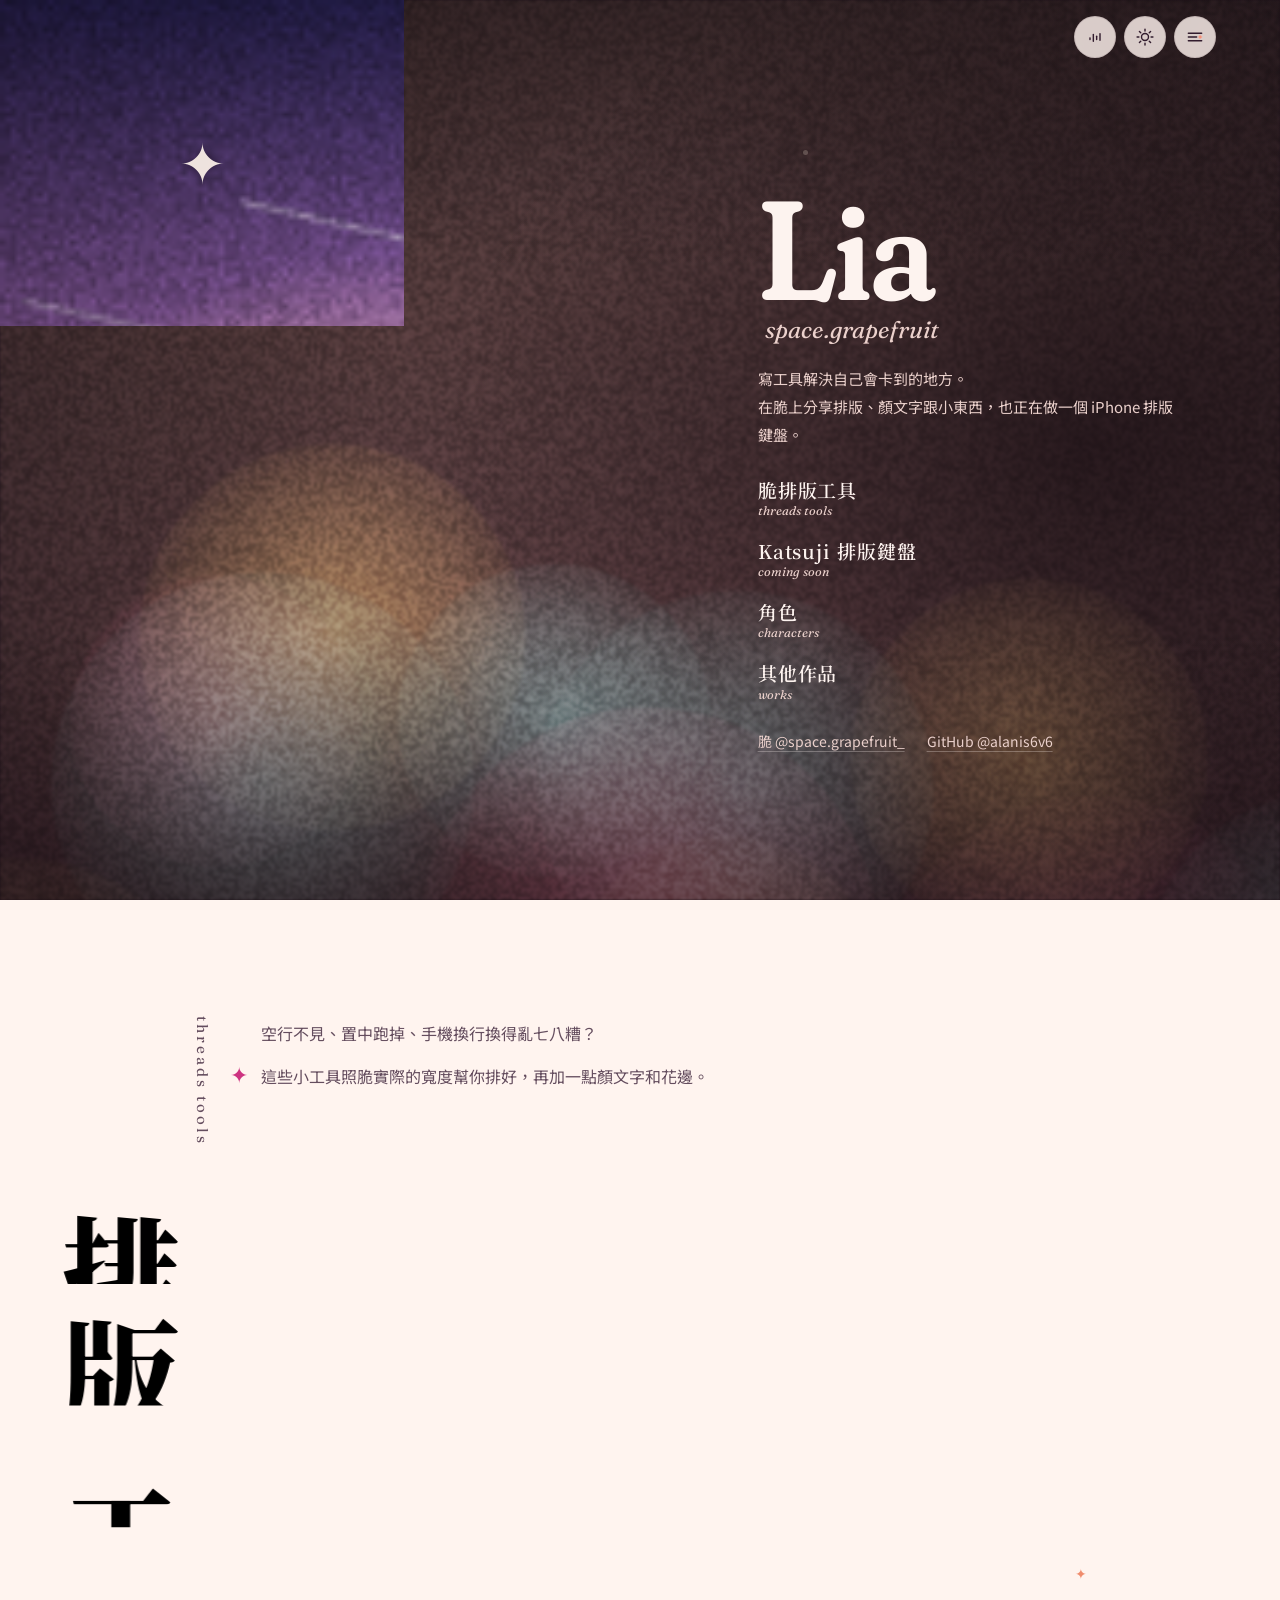
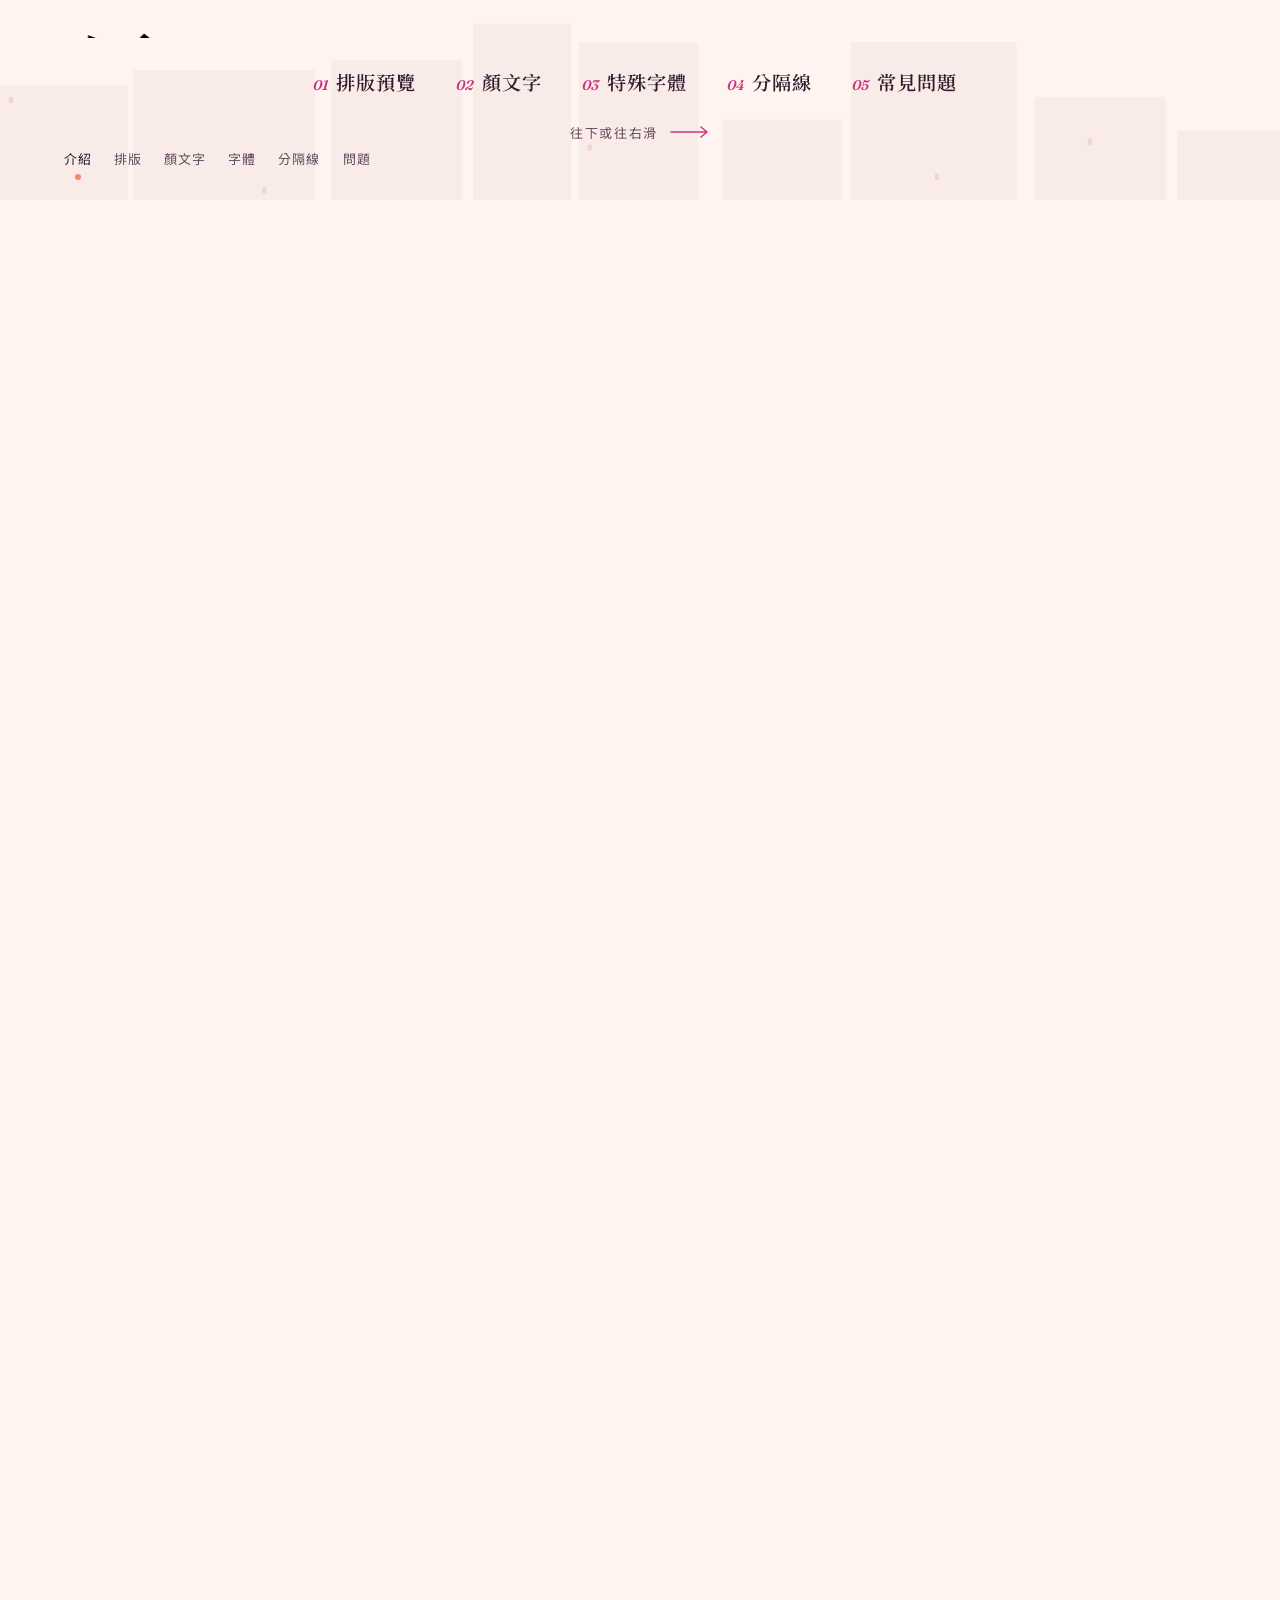
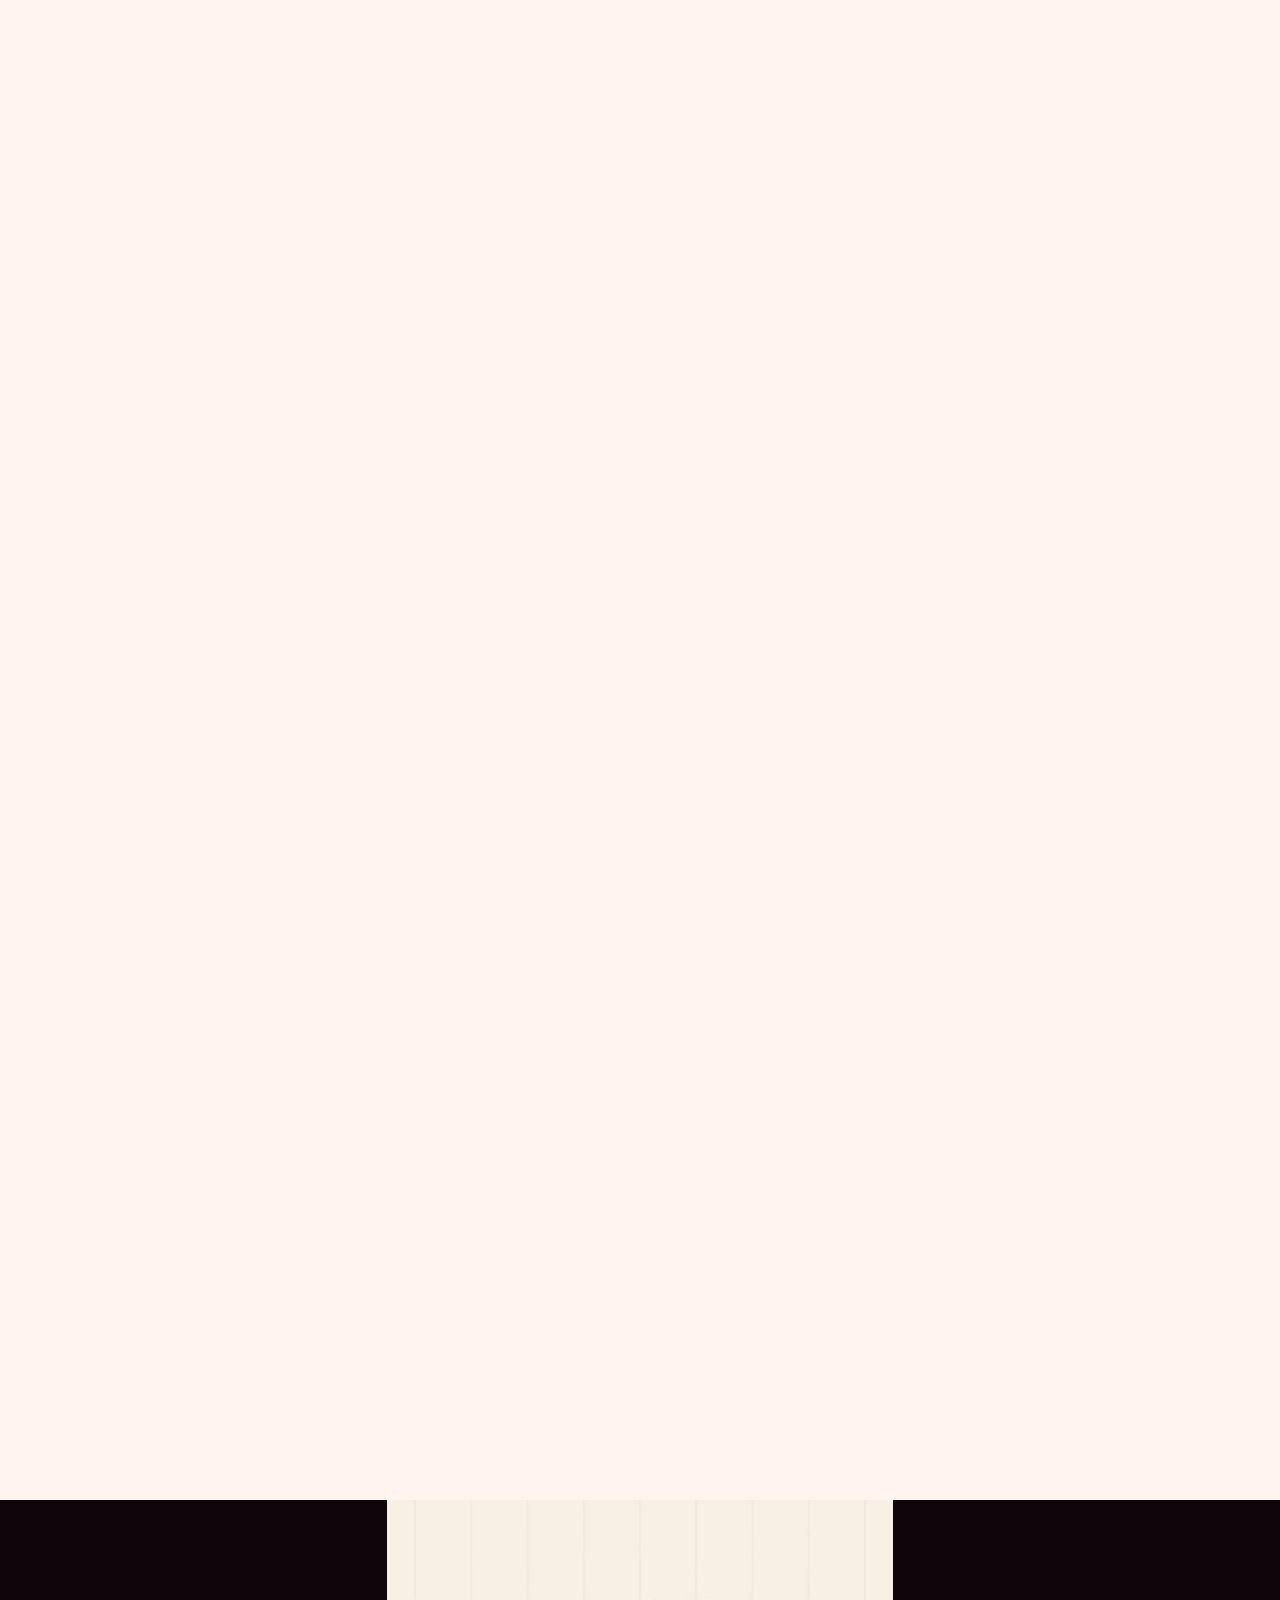
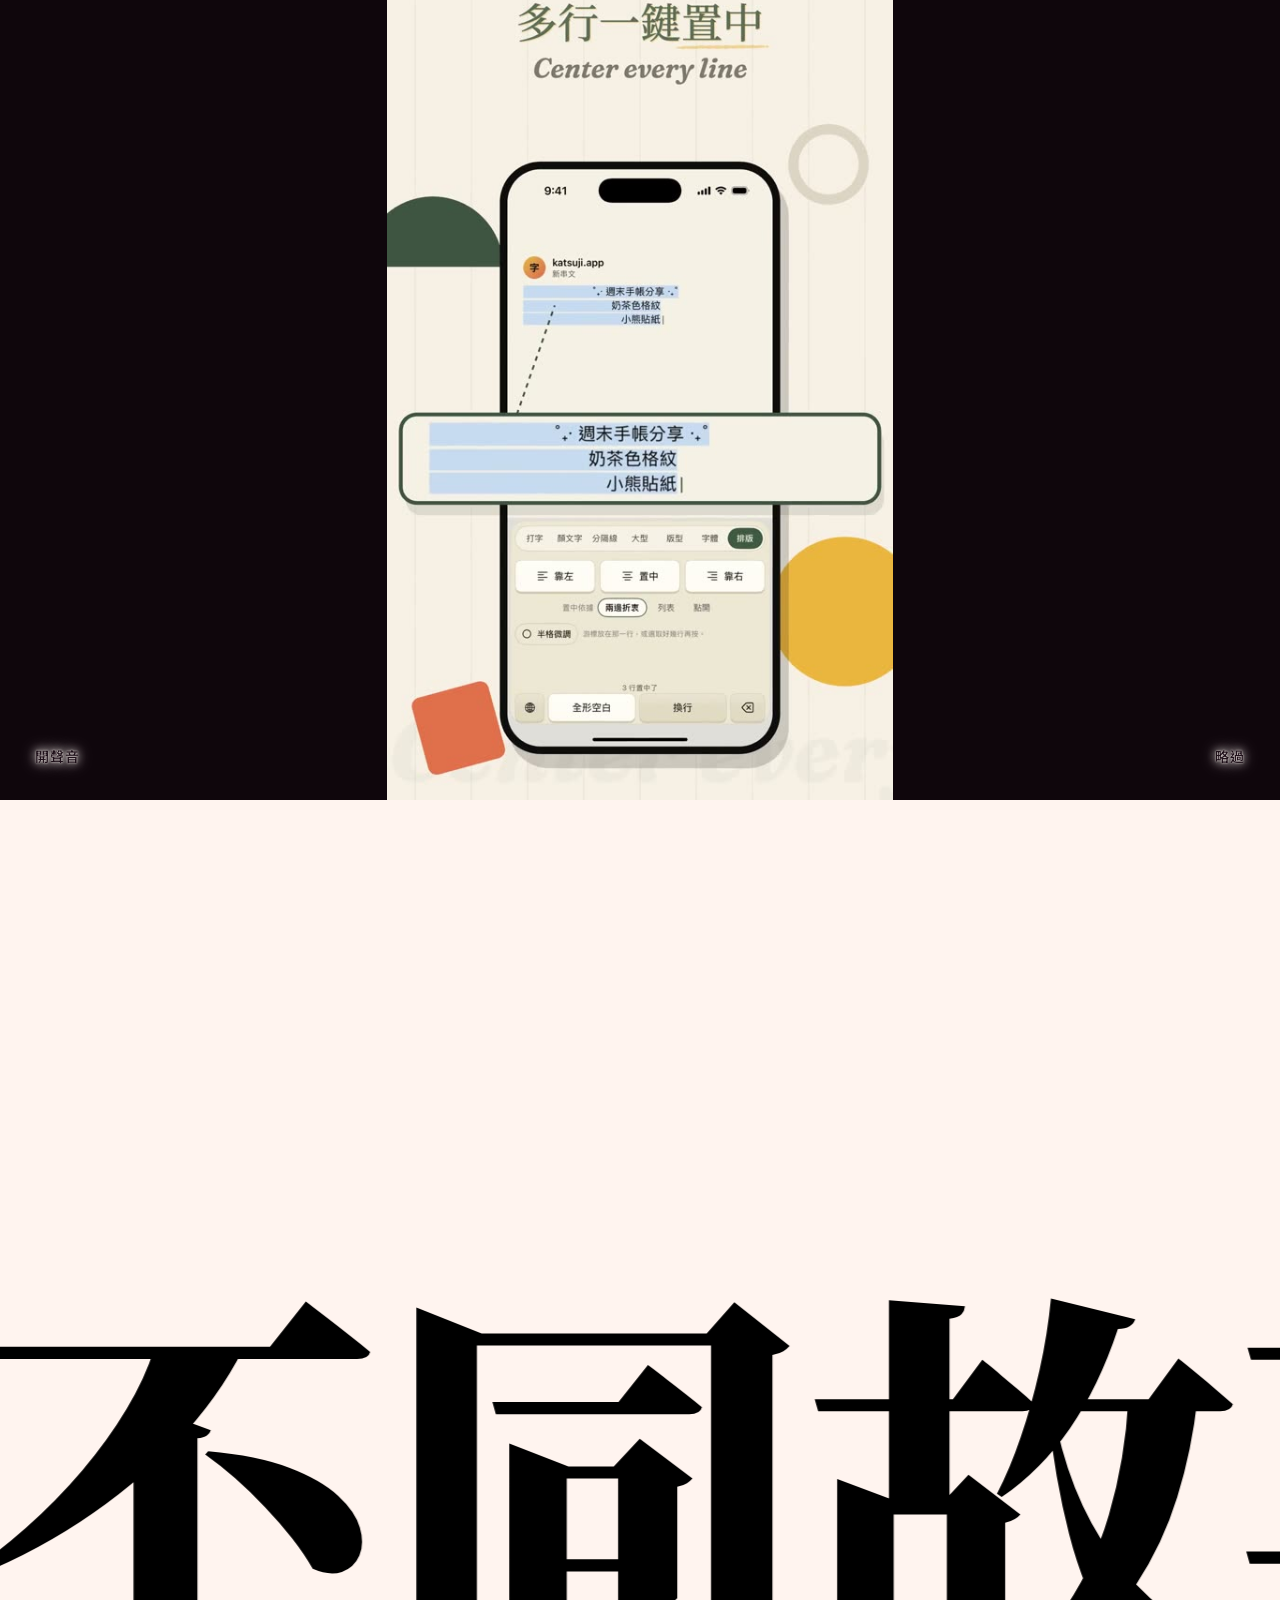
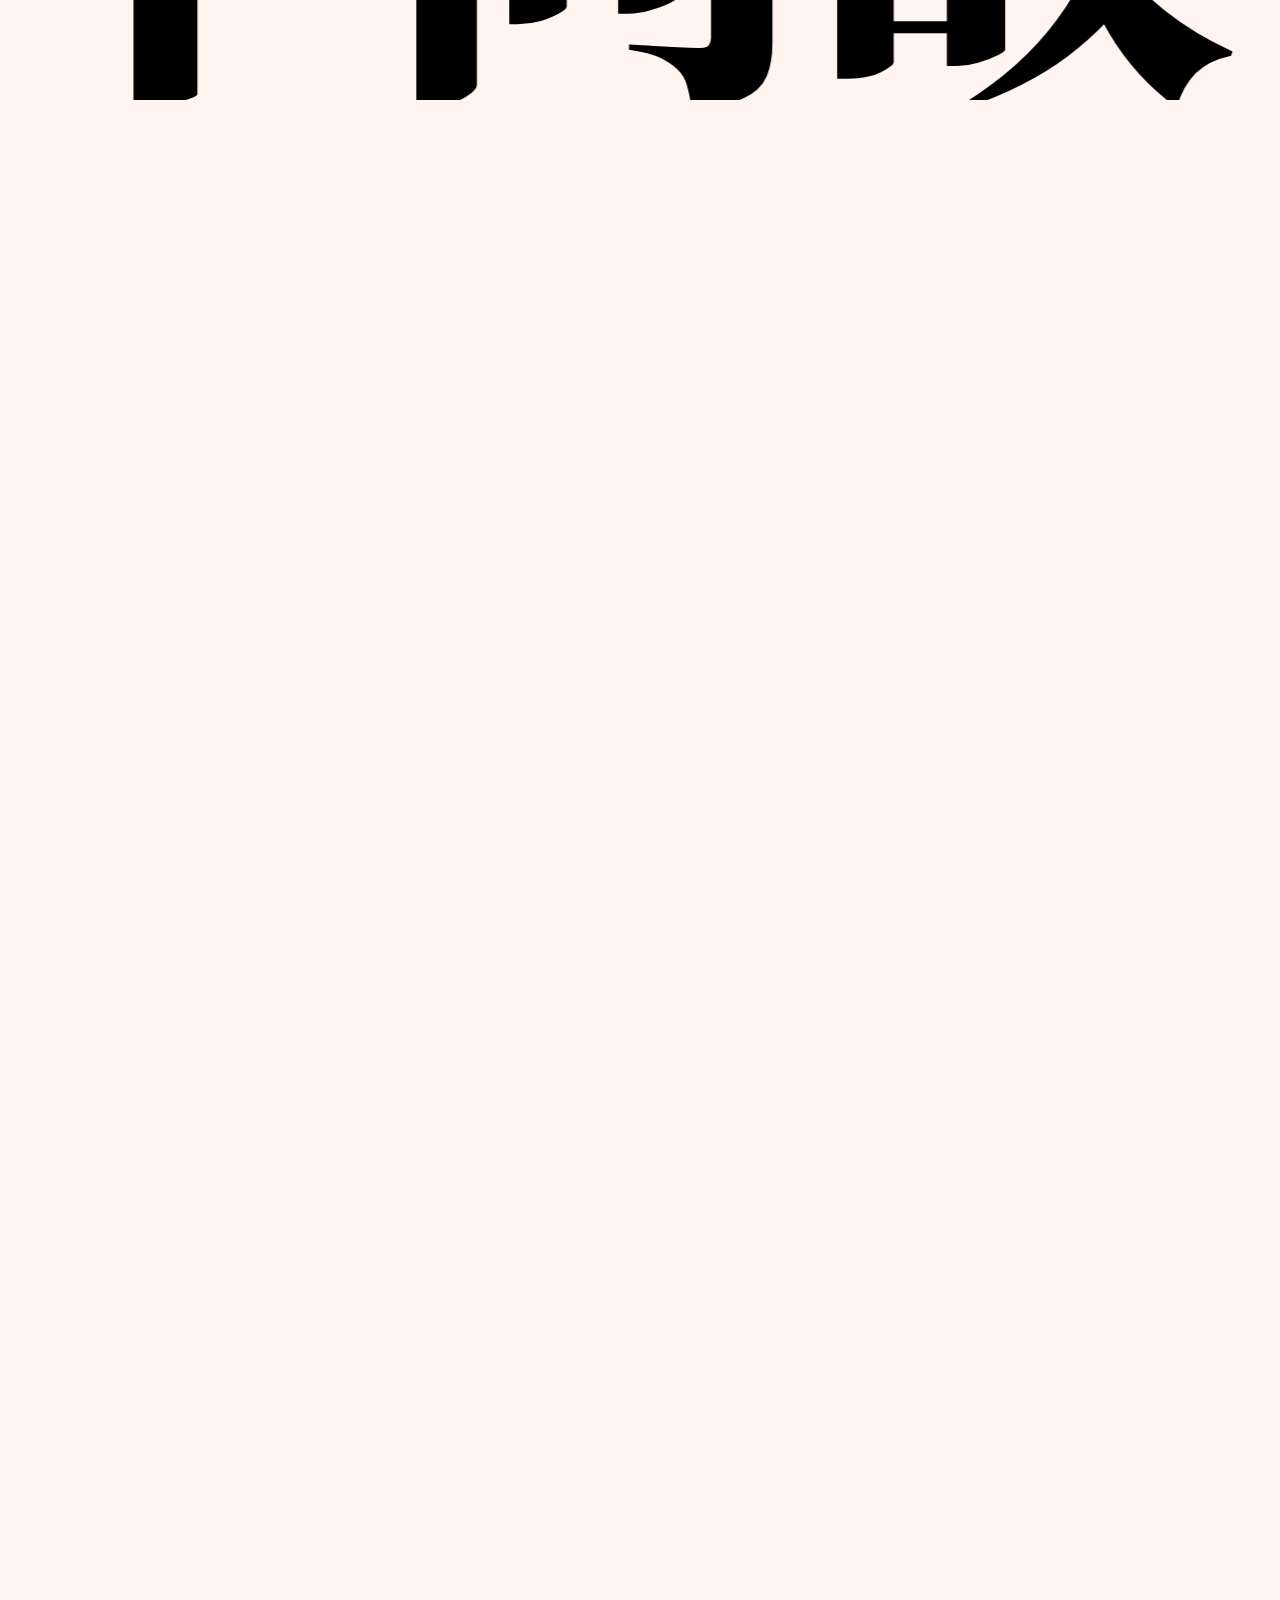
==== commit 54ff03f5: "手機角色段改成同一頁的巨字滑過、貼紙放大、文字不能選取 - 手機直的螢幕：四行字放在同一頁，每行一條帶子，快－慢－快（慢的時候是快的 1/10），四行一起慢下來時每行剛好一句置中；單數行往左、雙數行往" ====
--- a/index.html
+++ b/index.html
@@ -20,7 +20,7 @@
 <link rel="preconnect" href="https://fonts.googleapis.com">
 <link rel="preconnect" href="https://fonts.gstatic.com" crossorigin>
 <link rel="stylesheet" href="https://fonts.googleapis.com/css2?family=Big+Shoulders+Display:wght@900&family=Fraunces:ital,opsz,wght@0,9..144,600;0,9..144,800;1,9..144,400;1,9..144,600&family=Noto+Sans+TC:wght@400;500;900&family=Noto+Serif+TC:wght@600;900&display=swap">
-<link rel="stylesheet" href="style.css?v=20261022b">
+<link rel="stylesheet" href="style.css?v=20261022c">
 <script>try{var t=localStorage.getItem('sg-theme');if(t==='day'||t==='night'){document.documentElement.dataset.theme=t;if(t==='night')document.querySelector('meta[name="theme-color"]').content='#1d1718'}}catch(e){}</script>
 <script type="application/ld+json">
 {
@@ -766,7 +766,7 @@
       <a class="sticker s-discord" data-d=".9" data-ring="join us ✦ discord ✦ " href="https://discord.gg/t8DyJt5sV" target="_blank" rel="noopener"><span class="st-body"><span class="st-in"><span class="st-logo"><svg viewBox="0 0 24 24" aria-hidden="true"><path d="M20.317 4.3698a19.7913 19.7913 0 00-4.8851-1.5152.0741.0741 0 00-.0785.0371c-.211.3753-.4447.8648-.6083 1.2495-1.8447-.2762-3.68-.2762-5.4868 0-.1636-.3933-.4058-.8742-.6177-1.2495a.077.077 0 00-.0785-.037 19.7363 19.7363 0 00-4.8852 1.515.0699.0699 0 00-.0321.0277C.5334 9.0458-.319 13.5799.0992 18.0578a.0824.0824 0 00.0312.0561c2.0528 1.5076 4.0413 2.4228 5.9929 3.0294a.0777.0777 0 00.0842-.0276c.4616-.6304.8731-1.2952 1.226-1.9942a.076.076 0 00-.0416-.1057c-.6528-.2476-1.2743-.5495-1.8722-.8923a.077.077 0 01-.0076-.1277c.1258-.0943.2517-.1923.3718-.2914a.0743.0743 0 01.0776-.0105c3.9278 1.7933 8.18 1.7933 12.0614 0a.0739.0739 0 01.0785.0095c.1202.099.246.1981.3728.2924a.077.077 0 01-.0066.1276 12.2986 12.2986 0 01-1.873.8914.0766.0766 0 00-.0407.1067c.3604.698.7719 1.3628 1.225 1.9932a.076.076 0 00.0842.0286c1.961-.6067 3.9495-1.5219 6.0023-3.0294a.077.077 0 00.0313-.0552c.5004-5.177-.8382-9.6739-3.5485-13.6604a.061.061 0 00-.0312-.0286zM8.02 15.3312c-1.1825 0-2.1569-1.0857-2.1569-2.419 0-1.3332.9555-2.4189 2.157-2.4189 1.2108 0 2.1757 1.0952 2.1568 2.419 0 1.3332-.9555 2.4189-2.1569 2.4189zm7.9748 0c-1.1825 0-2.1569-1.0857-2.1569-2.419 0-1.3332.9554-2.4189 2.1569-2.4189 1.2108 0 2.1757 1.0952 2.1568 2.419 0 1.3332-.946 2.4189-2.1568 2.4189Z"/></svg></span><b>一起玩</b><small>角色們都住在這裡</small></span></span></a>
       <a class="sticker s-katsuji" data-d=".82" data-shape="scallop" data-ring="coming soon ✦ katsuji ✦ " href="#katsuji" data-katsuji><span class="st-body"><span class="st-in"><span class="st-logo"><span class="st-zi">字</span></span><b>Katsuji</b><small>免費訂閱上架通知</small></span></span></a>
       <a class="sticker s-ruler" data-d=".78" data-ring="threads ruler ✦ 排版尺 ✦ " href="/threads-ruler/"><span class="st-body"><span class="st-in"><span class="st-logo"><img src="/threads-ruler/pwa/icon-192.png" alt="" width="48" height="48" loading="lazy" decoding="async"></span><b>脆排版工具</b><small>排版尺在這裡</small></span></span></a>
-      <a class="sticker s-coffee" data-d=".66" data-shape="scallop" data-ring="buy me a coffee ✦ " href="https://buymeacoffee.com/space.grapefruit_" target="_blank" rel="noopener"><span class="st-body"><span class="st-in"><span class="st-logo"><svg viewBox="0 0 24 24" aria-hidden="true"><path d="M20.216 6.415l-.132-.666c-.119-.598-.388-1.163-1.001-1.379-.197-.069-.42-.098-.57-.241-.152-.143-.196-.366-.231-.572-.065-.378-.125-.756-.192-1.133-.057-.325-.102-.69-.25-.987-.195-.4-.597-.634-.996-.788a5.723 5.723 0 00-.626-.194c-1-.263-2.05-.36-3.077-.416a25.834 25.834 0 00-3.7.062c-.915.083-1.88.184-2.75.5-.318.116-.646.256-.888.501-.297.302-.393.77-.177 1.146.154.267.415.456.692.58.36.162.737.284 1.123.366 1.075.238 2.189.331 3.287.37 1.218.05 2.437.01 3.65-.118.299-.033.598-.073.896-.119.352-.054.578-.513.474-.834-.124-.383-.457-.531-.834-.473-.466.074-.96.108-1.382.146-1.177.08-2.358.082-3.536.006a22.228 22.228 0 01-1.157-.107c-.086-.01-.18-.025-.258-.036-.243-.036-.484-.08-.724-.13-.111-.027-.111-.185 0-.212h.005c.277-.06.557-.108.838-.147h.002c.131-.009.263-.032.394-.048a25.076 25.076 0 013.426-.12c.674.019 1.347.067 2.017.144l.228.031c.267.04.533.088.798.145.392.085.895.113 1.07.542.055.137.08.288.111.431l.319 1.484a.237.237 0 01-.199.284h-.003c-.037.006-.075.01-.112.015a36.704 36.704 0 01-4.743.295 37.059 37.059 0 01-4.699-.304c-.14-.017-.293-.042-.417-.06-.326-.048-.649-.108-.973-.161-.393-.065-.768-.032-1.123.161-.29.16-.527.404-.675.701-.154.316-.199.66-.267 1-.069.34-.176.707-.135 1.056.087.753.613 1.365 1.37 1.502a39.69 39.69 0 0011.343.376.483.483 0 01.535.53l-.071.697-1.018 9.907c-.041.41-.047.832-.125 1.237-.122.637-.553 1.028-1.182 1.171-.577.131-1.165.2-1.756.205-.656.004-1.31-.025-1.966-.022-.699.004-1.556-.06-2.095-.58-.475-.458-.54-1.174-.605-1.793l-.731-7.013-.322-3.094c-.037-.351-.286-.695-.678-.678-.336.015-.718.3-.678.679l.228 2.185.949 9.112c.147 1.344 1.174 2.068 2.446 2.272.742.12 1.503.144 2.257.156.966.016 1.942.053 2.892-.122 1.408-.258 2.465-1.198 2.616-2.657.34-3.332.683-6.663 1.024-9.995l.215-2.087a.484.484 0 01.39-.426c.402-.078.787-.212 1.074-.518.455-.488.546-1.124.385-1.766zm-1.478.772c-.145.137-.363.201-.578.233-2.416.359-4.866.54-7.308.46-1.748-.06-3.477-.254-5.207-.498-.17-.024-.353-.055-.47-.18-.22-.236-.111-.71-.054-.995.052-.26.152-.609.463-.646.484-.057 1.046.148 1.526.22.577.088 1.156.159 1.737.212 2.48.226 5.002.19 7.472-.14.45-.06.899-.13 1.345-.21.399-.072.84-.206 1.08.206.166.281.188.657.162.974a.544.544 0 01-.169.364zm-6.159 3.9c-.862.37-1.84.788-3.109.788a5.884 5.884 0 01-1.569-.217l.877 9.004c.065.78.717 1.38 1.5 1.38 0 0 1.243.065 1.658.065.447 0 1.786-.065 1.786-.065.783 0 1.434-.6 1.499-1.38l.94-9.95a3.996 3.996 0 00-1.322-.238c-.826 0-1.491.284-2.26.613z"/></svg></span><b>請我喝</b><small>一杯咖啡 <span lang="und">( ˘▽˘)っ旦</span></small></span></span></a>
+      <a class="sticker s-coffee" data-d=".84" data-shape="scallop" data-ring="buy me a coffee ✦ " href="https://buymeacoffee.com/space.grapefruit_" target="_blank" rel="noopener"><span class="st-body"><span class="st-in"><span class="st-logo"><svg viewBox="0 0 24 24" aria-hidden="true"><path d="M20.216 6.415l-.132-.666c-.119-.598-.388-1.163-1.001-1.379-.197-.069-.42-.098-.57-.241-.152-.143-.196-.366-.231-.572-.065-.378-.125-.756-.192-1.133-.057-.325-.102-.69-.25-.987-.195-.4-.597-.634-.996-.788a5.723 5.723 0 00-.626-.194c-1-.263-2.05-.36-3.077-.416a25.834 25.834 0 00-3.7.062c-.915.083-1.88.184-2.75.5-.318.116-.646.256-.888.501-.297.302-.393.77-.177 1.146.154.267.415.456.692.58.36.162.737.284 1.123.366 1.075.238 2.189.331 3.287.37 1.218.05 2.437.01 3.65-.118.299-.033.598-.073.896-.119.352-.054.578-.513.474-.834-.124-.383-.457-.531-.834-.473-.466.074-.96.108-1.382.146-1.177.08-2.358.082-3.536.006a22.228 22.228 0 01-1.157-.107c-.086-.01-.18-.025-.258-.036-.243-.036-.484-.08-.724-.13-.111-.027-.111-.185 0-.212h.005c.277-.06.557-.108.838-.147h.002c.131-.009.263-.032.394-.048a25.076 25.076 0 013.426-.12c.674.019 1.347.067 2.017.144l.228.031c.267.04.533.088.798.145.392.085.895.113 1.07.542.055.137.08.288.111.431l.319 1.484a.237.237 0 01-.199.284h-.003c-.037.006-.075.01-.112.015a36.704 36.704 0 01-4.743.295 37.059 37.059 0 01-4.699-.304c-.14-.017-.293-.042-.417-.06-.326-.048-.649-.108-.973-.161-.393-.065-.768-.032-1.123.161-.29.16-.527.404-.675.701-.154.316-.199.66-.267 1-.069.34-.176.707-.135 1.056.087.753.613 1.365 1.37 1.502a39.69 39.69 0 0011.343.376.483.483 0 01.535.53l-.071.697-1.018 9.907c-.041.41-.047.832-.125 1.237-.122.637-.553 1.028-1.182 1.171-.577.131-1.165.2-1.756.205-.656.004-1.31-.025-1.966-.022-.699.004-1.556-.06-2.095-.58-.475-.458-.54-1.174-.605-1.793l-.731-7.013-.322-3.094c-.037-.351-.286-.695-.678-.678-.336.015-.718.3-.678.679l.228 2.185.949 9.112c.147 1.344 1.174 2.068 2.446 2.272.742.12 1.503.144 2.257.156.966.016 1.942.053 2.892-.122 1.408-.258 2.465-1.198 2.616-2.657.34-3.332.683-6.663 1.024-9.995l.215-2.087a.484.484 0 01.39-.426c.402-.078.787-.212 1.074-.518.455-.488.546-1.124.385-1.766zm-1.478.772c-.145.137-.363.201-.578.233-2.416.359-4.866.54-7.308.46-1.748-.06-3.477-.254-5.207-.498-.17-.024-.353-.055-.47-.18-.22-.236-.111-.71-.054-.995.052-.26.152-.609.463-.646.484-.057 1.046.148 1.526.22.577.088 1.156.159 1.737.212 2.48.226 5.002.19 7.472-.14.45-.06.899-.13 1.345-.21.399-.072.84-.206 1.08.206.166.281.188.657.162.974a.544.544 0 01-.169.364zm-6.159 3.9c-.862.37-1.84.788-3.109.788a5.884 5.884 0 01-1.569-.217l.877 9.004c.065.78.717 1.38 1.5 1.38 0 0 1.243.065 1.658.065.447 0 1.786-.065 1.786-.065.783 0 1.434-.6 1.499-1.38l.94-9.95a3.996 3.996 0 00-1.322-.238c-.826 0-1.491.284-2.26.613z"/></svg></span><b>請我喝</b><small>一杯咖啡 <span lang="und">( ˘▽˘)っ旦</span></small></span></span></a>
     </div>
     <footer class="foot">
       <p>space.grapefruit 是 Lia 的小站，<a href="https://www.threads.com/@space.grapefruit_" rel="me">@space.grapefruit_</a>。</p>
@@ -845,12 +845,12 @@
 </div>
 <iframe name="fb-google-frame" class="fb-frame" title="意見回饋送出用" hidden></iframe>
 
-<script src="sfx.js?v=20261022b" defer></script>
-<script src="main.js?v=20261022b" defer></script>
-<script src="hero.js?v=20261022b" defer></script>
-<script src="characters.js?v=20261022b" defer></script>
-<script src="music.js?v=20261022b" defer></script>
-<script src="cursor.js?v=20261022b" defer></script>
-<script src="logo.js?v=20261022b" defer></script>
+<script src="sfx.js?v=20261022c" defer></script>
+<script src="main.js?v=20261022c" defer></script>
+<script src="hero.js?v=20261022c" defer></script>
+<script src="characters.js?v=20261022c" defer></script>
+<script src="music.js?v=20261022c" defer></script>
+<script src="cursor.js?v=20261022c" defer></script>
+<script src="logo.js?v=20261022c" defer></script>
 </body>
 </html>
--- a/style.css
+++ b/style.css
@@ -71,6 +71,10 @@
   background:repeating-linear-gradient(135deg,var(--texture) 0 1px,transparent 1px 7px),var(--bg);
   background-attachment:fixed;background-color:var(--bg);
 }
+/* 網站的字不能被選取、複製（不會反藍）；脆排版工具那一段（排版、顏文字、字體、分隔線）跟所有輸入框照常可以選 */
+body{-webkit-user-select:none;user-select:none;-webkit-touch-callout:none}
+#threads,input,textarea,[contenteditable]{-webkit-user-select:text;user-select:text;-webkit-touch-callout:default}
+
 a{color:inherit}
 :focus-visible{outline:2px solid var(--pink);outline-offset:3px;border-radius:6px}
 .skip{position:absolute;left:-999px;top:8px;background:var(--pink);color:var(--on-pink);padding:8px 14px;border-radius:999px;z-index:20}
@@ -1040,6 +1044,14 @@
 .ct-line{position:absolute;margin:0;white-space:nowrap}
 .ct-line .ft{font:900 var(--gfs,40vh)/1 var(--serif);letter-spacing:-.01em}
 .ct-line .ft canvas{top:-.32em;height:calc(100% + .64em)}       /* 被戳的時候字會浮起來，畫布上下多留一點 */
+/* 手機直的螢幕：四行放同一頁的巨字滑過（characters.js buildMq）。字用實色，不填影片（帶子一直在跑，填影片會閃） */
+.cast-track.mq .ct-line{overflow:hidden}
+.mq-in{position:absolute;left:0;top:0;height:100%;will-change:transform}
+.mq-in>.ft,.mq-in>.mq-c{position:absolute;top:0;font:900 1em/1.18 var(--serif);letter-spacing:-.01em;white-space:nowrap}
+.cast-track.mq .ft,.mq-c{color:var(--ink)!important}
+.cast-track.mq .ct-line:nth-child(odd of .ct-line) .ft,.cast-track.mq .ct-line:nth-child(odd of .ct-line) .mq-c{color:var(--ink)!important}
+.cast-track.mq .ct-line:nth-child(even of .ct-line) .ft,.cast-track.mq .ct-line:nth-child(even of .ct-line) .mq-c{color:var(--pink)!important}
+.cast-track.mq .ft canvas{display:none}
 
 /* ---------- 走進樹林：網站主視覺的大字＋樹林，帶去 /characters/ ---------- */
 .walkin{justify-content:center;gap:clamp(14px,2.6vh,28px);padding-left:max(var(--gut),8vw)}
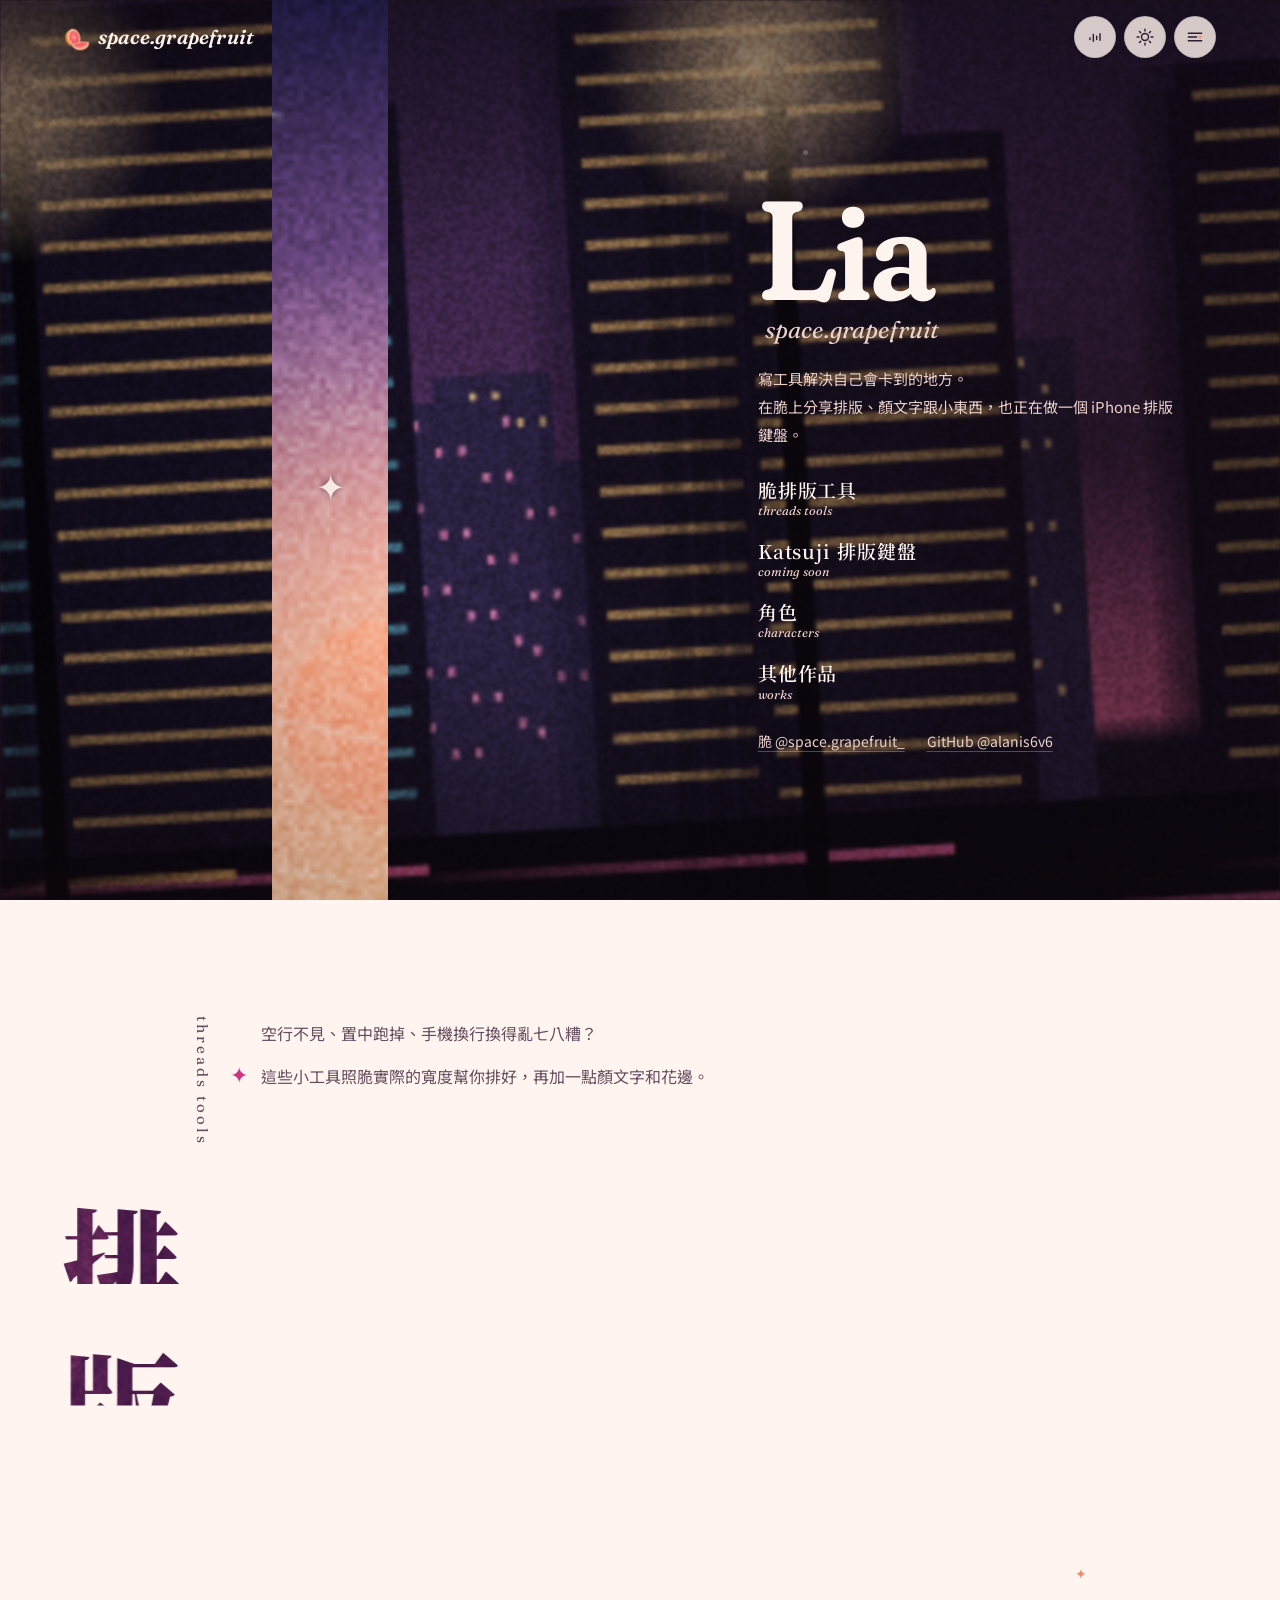
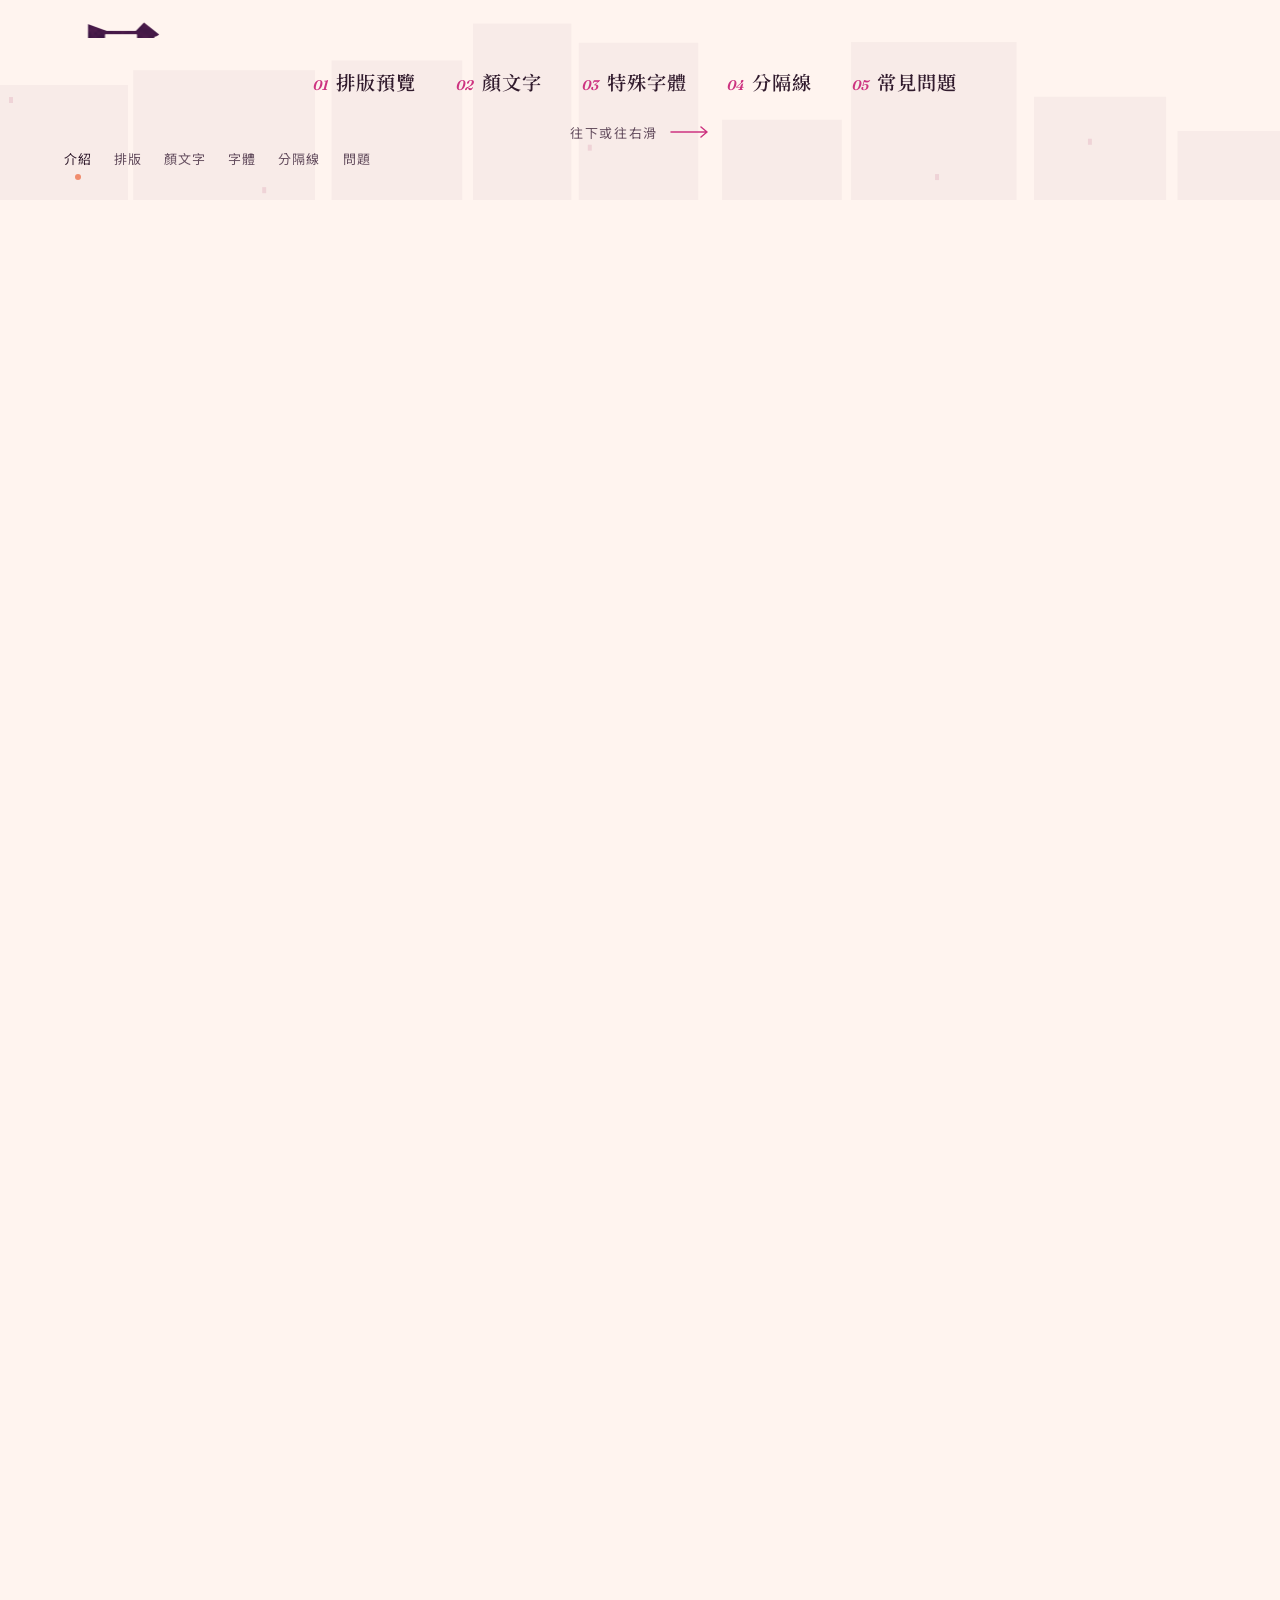
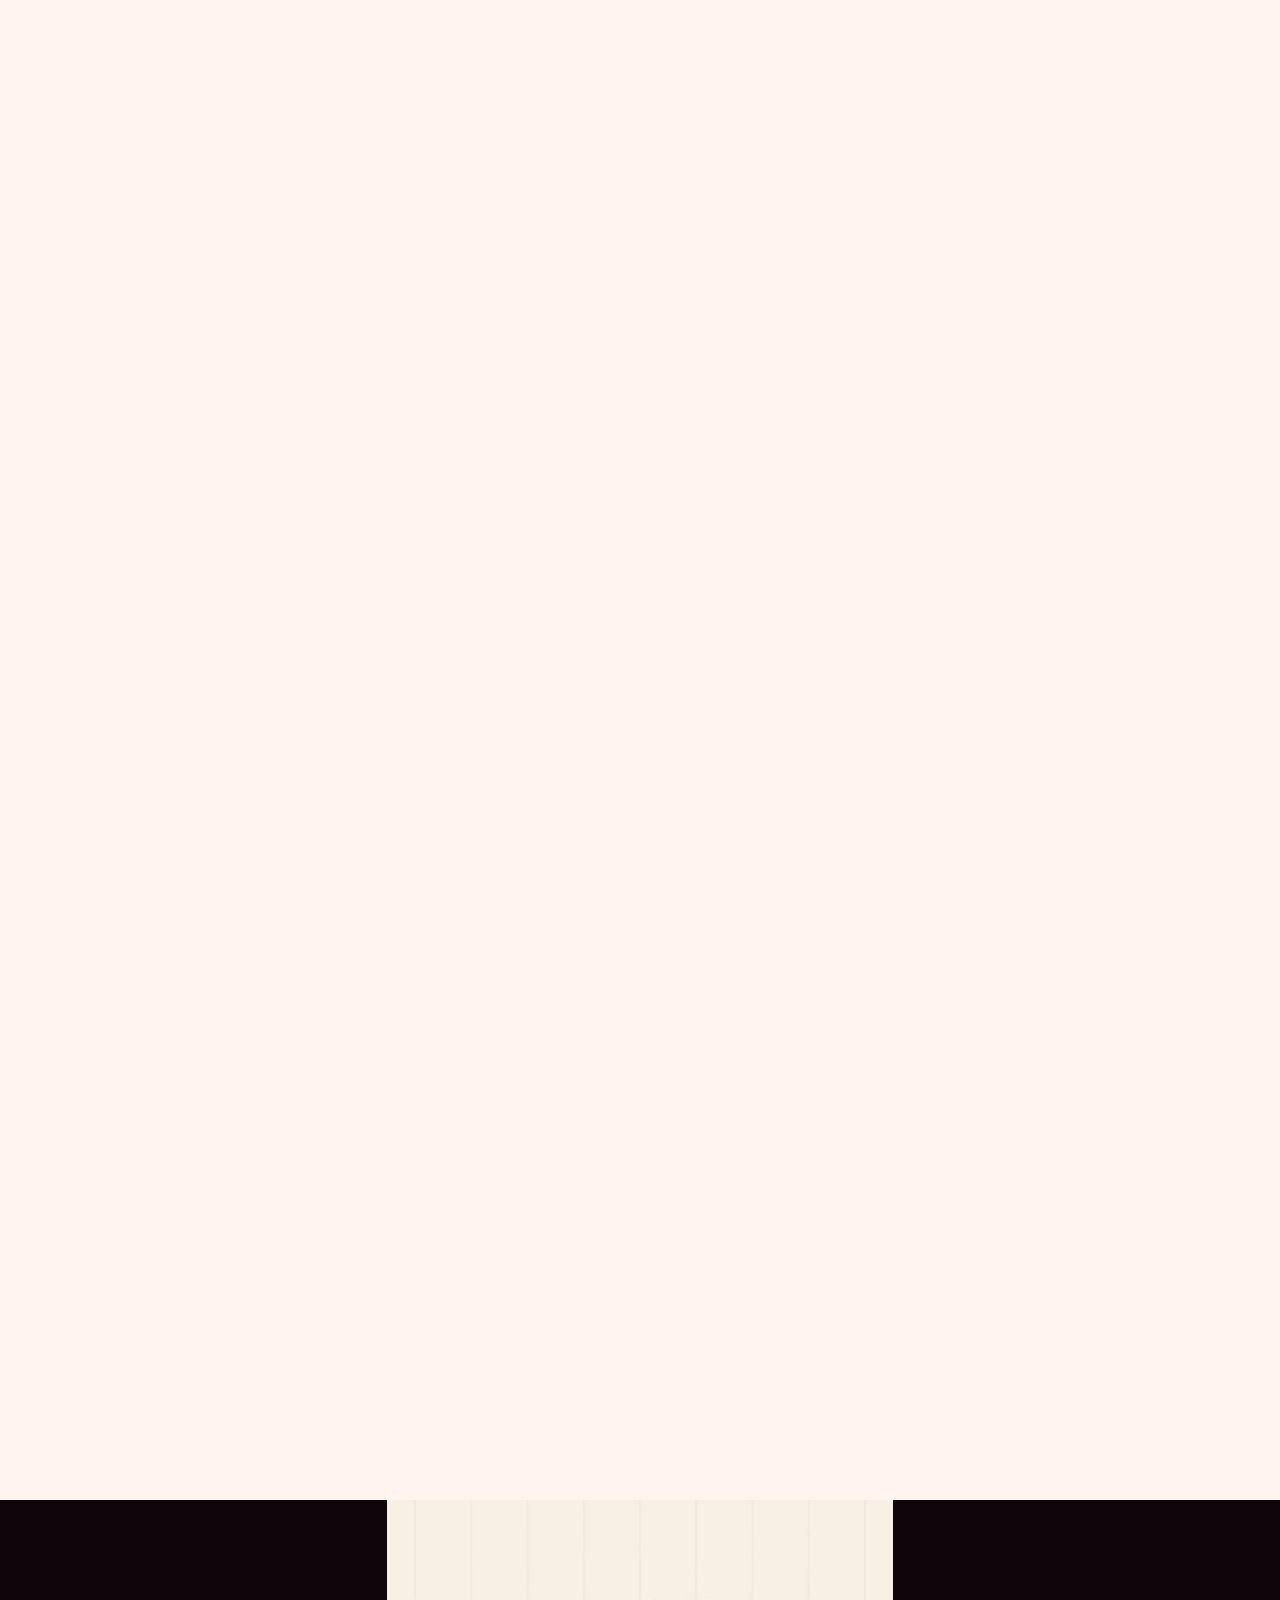
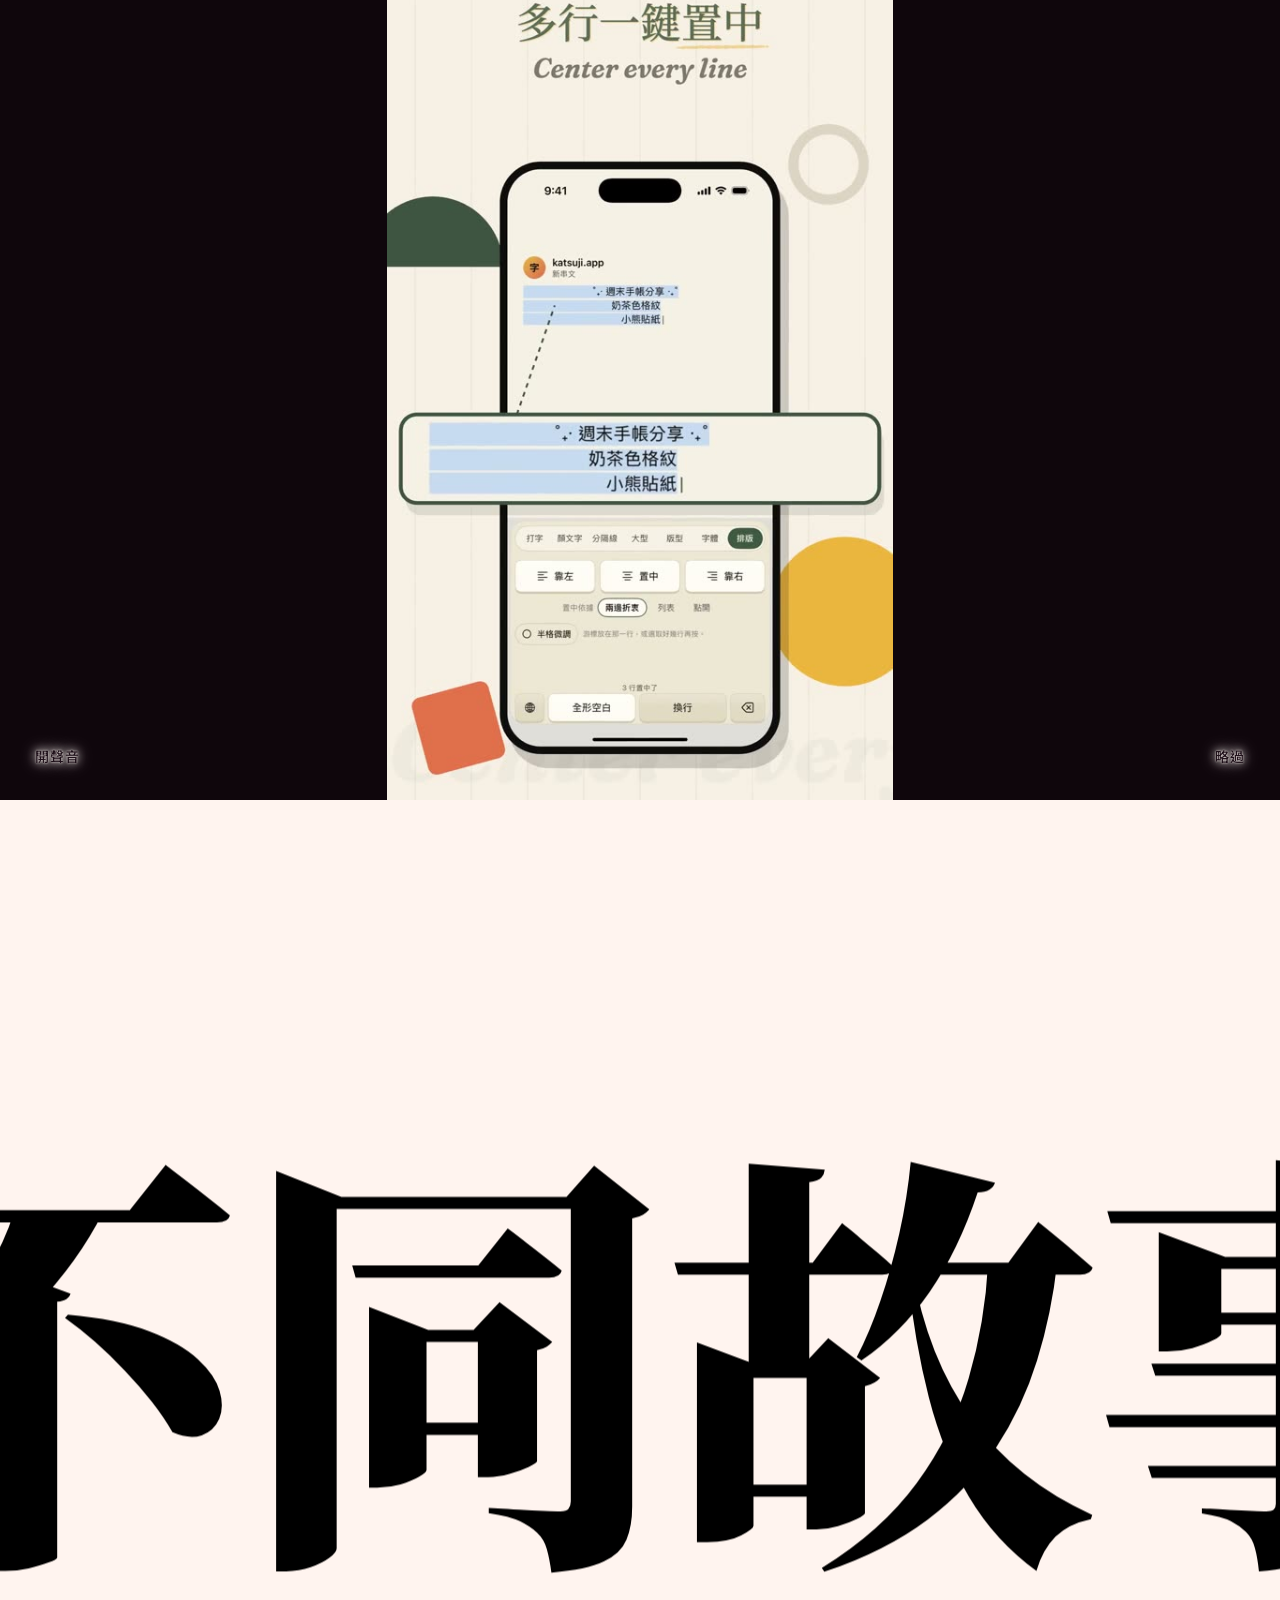
==== commit 3c2cdfc3: "手機版載入動畫：潮點聚集到 100% 接星球落地切開 - loader.js：寬度 720 以下、這個分頁第一次打開才播 - 潮點聚集：百分比跟著真的載入（整頁＋字型），最少 1.4 秒、最多 4 秒" ====
--- a/index.html
+++ b/index.html
@@ -67,6 +67,9 @@
 </script>
 </head>
 <body>
+<!-- 手機版的載入動畫（loader.js）：潮點聚集到 100% → 星球落地切開 → 往上滑走。這個分頁第一次打開才播 -->
+<script>(function(){var s='';try{s=sessionStorage.getItem('sg-loaded')}catch(e){}if(innerWidth<720&&s!=='1'){document.documentElement.classList.add('is-loading');setTimeout(function(){var l=document.getElementById('loader');if(l)l.remove();document.documentElement.classList.remove('is-loading')},9000)}})()</script>
+<div class="loader" id="loader" aria-hidden="true"><canvas></canvas><div class="ld-num"><span>0</span><small>loading</small></div><div class="ld-logo"><i>space.grapefruit</i></div></div>
 <a class="skip" href="#main">跳到內容</a>
 
 <header class="top">
@@ -845,6 +848,7 @@
 </div>
 <iframe name="fb-google-frame" class="fb-frame" title="意見回饋送出用" hidden></iframe>
 
+<script src="loader.js?v=20261022c" defer></script>
 <script src="sfx.js?v=20261022c" defer></script>
 <script src="main.js?v=20261022c" defer></script>
 <script src="hero.js?v=20261022c" defer></script>
--- a/style.css
+++ b/style.css
@@ -1067,3 +1067,24 @@
   .walkin-h{grid-template-columns:auto auto;justify-content:start;--fs:clamp(64px,min(12.2vw,22vh),210px)}   /* 電腦：「你會在樹林裡」一行、「遇見誰？」一行，吃滿寬度 */
   .walkin-h .ft:nth-child(3){grid-column:1 / -1}
 }
+
+/* ---------- 手機版的載入動畫（loader.js）。index.html 開頭的小腳本 9 秒後一定拿掉，loader.js 沒載到也不會擋住網站 ---------- */
+.loader{display:none}
+.is-loading{overflow:hidden}
+.is-loading .loader,.loader.out{position:fixed;inset:0;z-index:1000;display:grid;place-items:center;background:var(--bg);color:var(--ink)}
+.loader canvas{position:absolute;inset:0;width:100%;height:100%}
+.ld-num{grid-area:1/1;position:relative;display:grid;justify-items:center;font:900 30px/1.1 var(--serif);font-variant-numeric:tabular-nums;transition:opacity .45s,transform .45s}
+.ld-num small{font:italic 400 13px var(--latin);color:var(--muted)}
+.ld-num.gone{opacity:0;transform:scale(.9)}
+.ld-logo{grid-area:1/1;display:grid;justify-items:center;gap:8px;opacity:0;transform:translateY(-4%)}
+.ld-logo .gf{width:128px;height:128px}
+.ld-logo i{font:italic 600 19px var(--latin);opacity:0;transition:opacity .6s 1.2s}
+.loader.logo .ld-logo{opacity:1}
+.loader.logo .ld-logo i{opacity:1}
+.loader.still .ld-logo i{transition:none}
+.loader.out{animation:ld-out .85s cubic-bezier(.6,0,.2,1) forwards;pointer-events:none}
+.loader.still .ld-num{display:none}
+@keyframes ld-out{to{transform:translateY(-100%)}}
+@media (prefers-reduced-motion:reduce){.loader.out{animation:ld-fade .4s forwards}@keyframes ld-fade{to{opacity:0}}}
+@media (min-width:720px){.loader{display:none!important}}
+
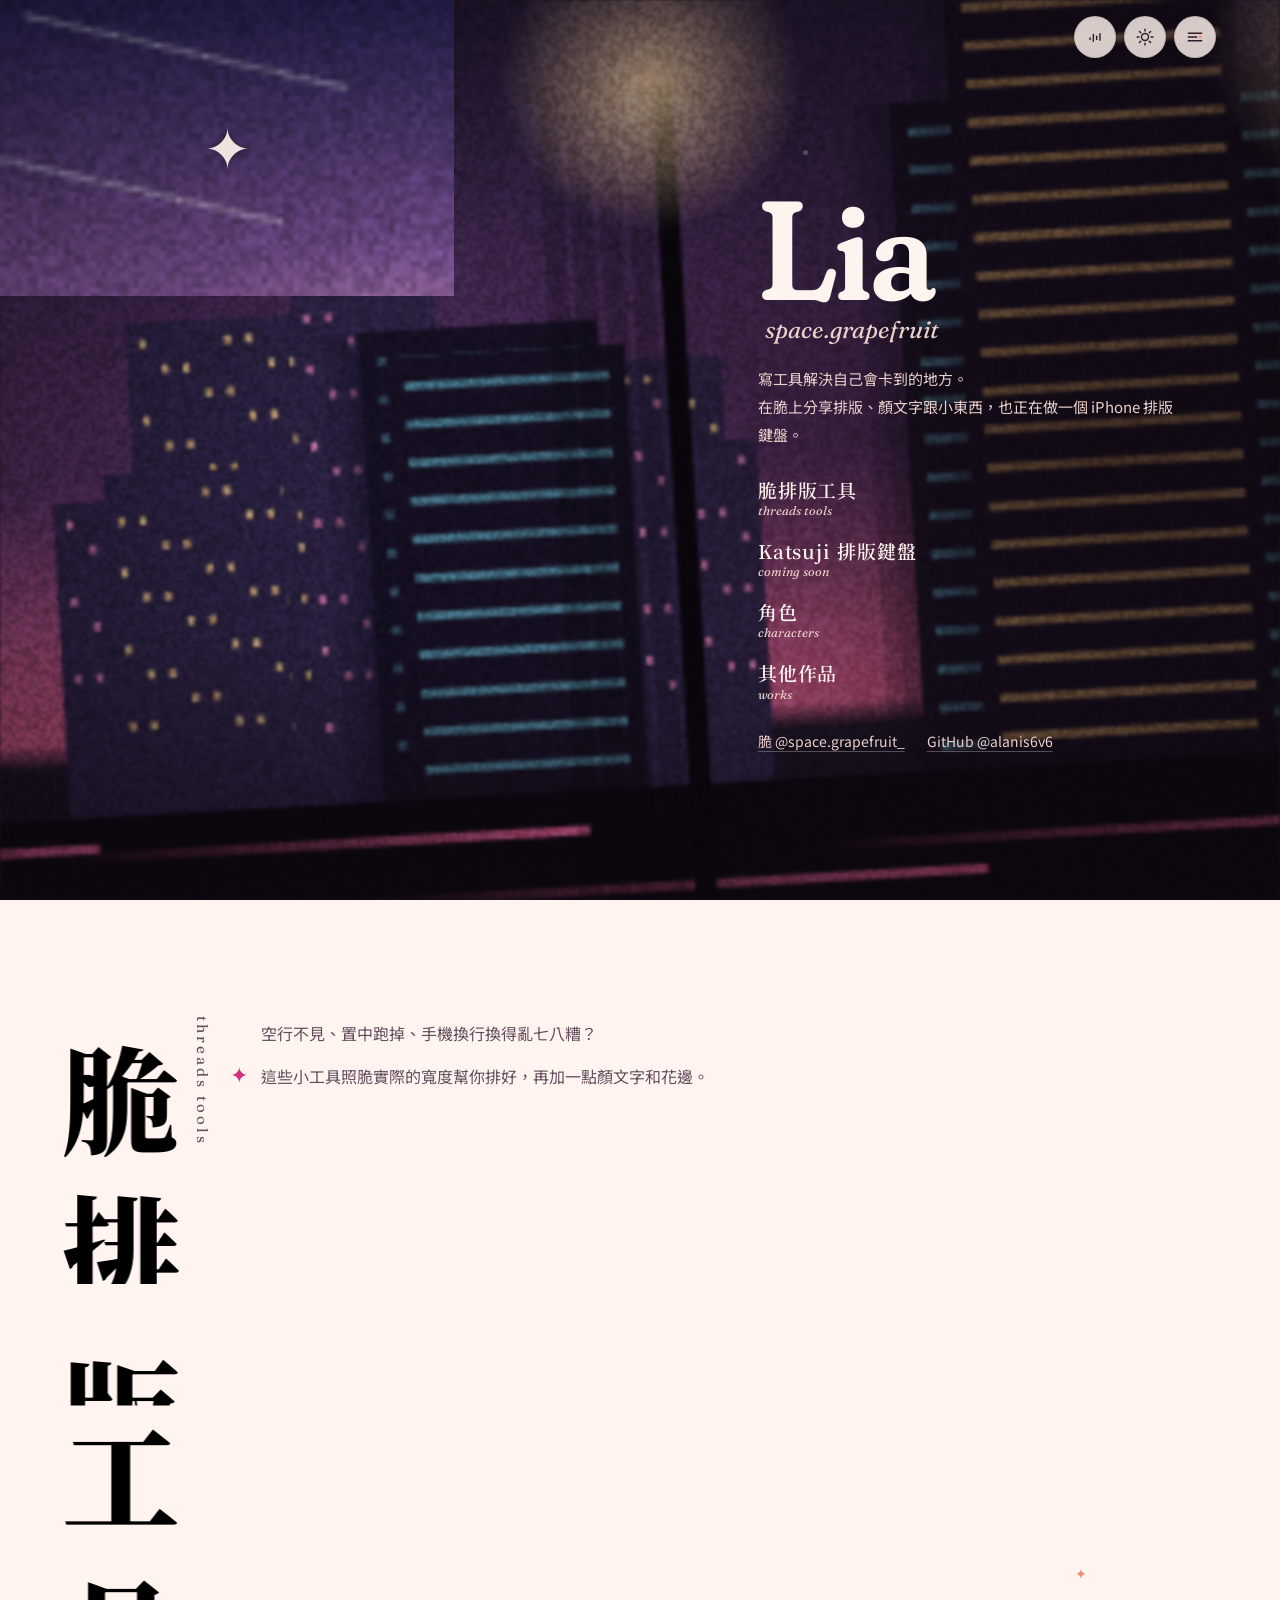
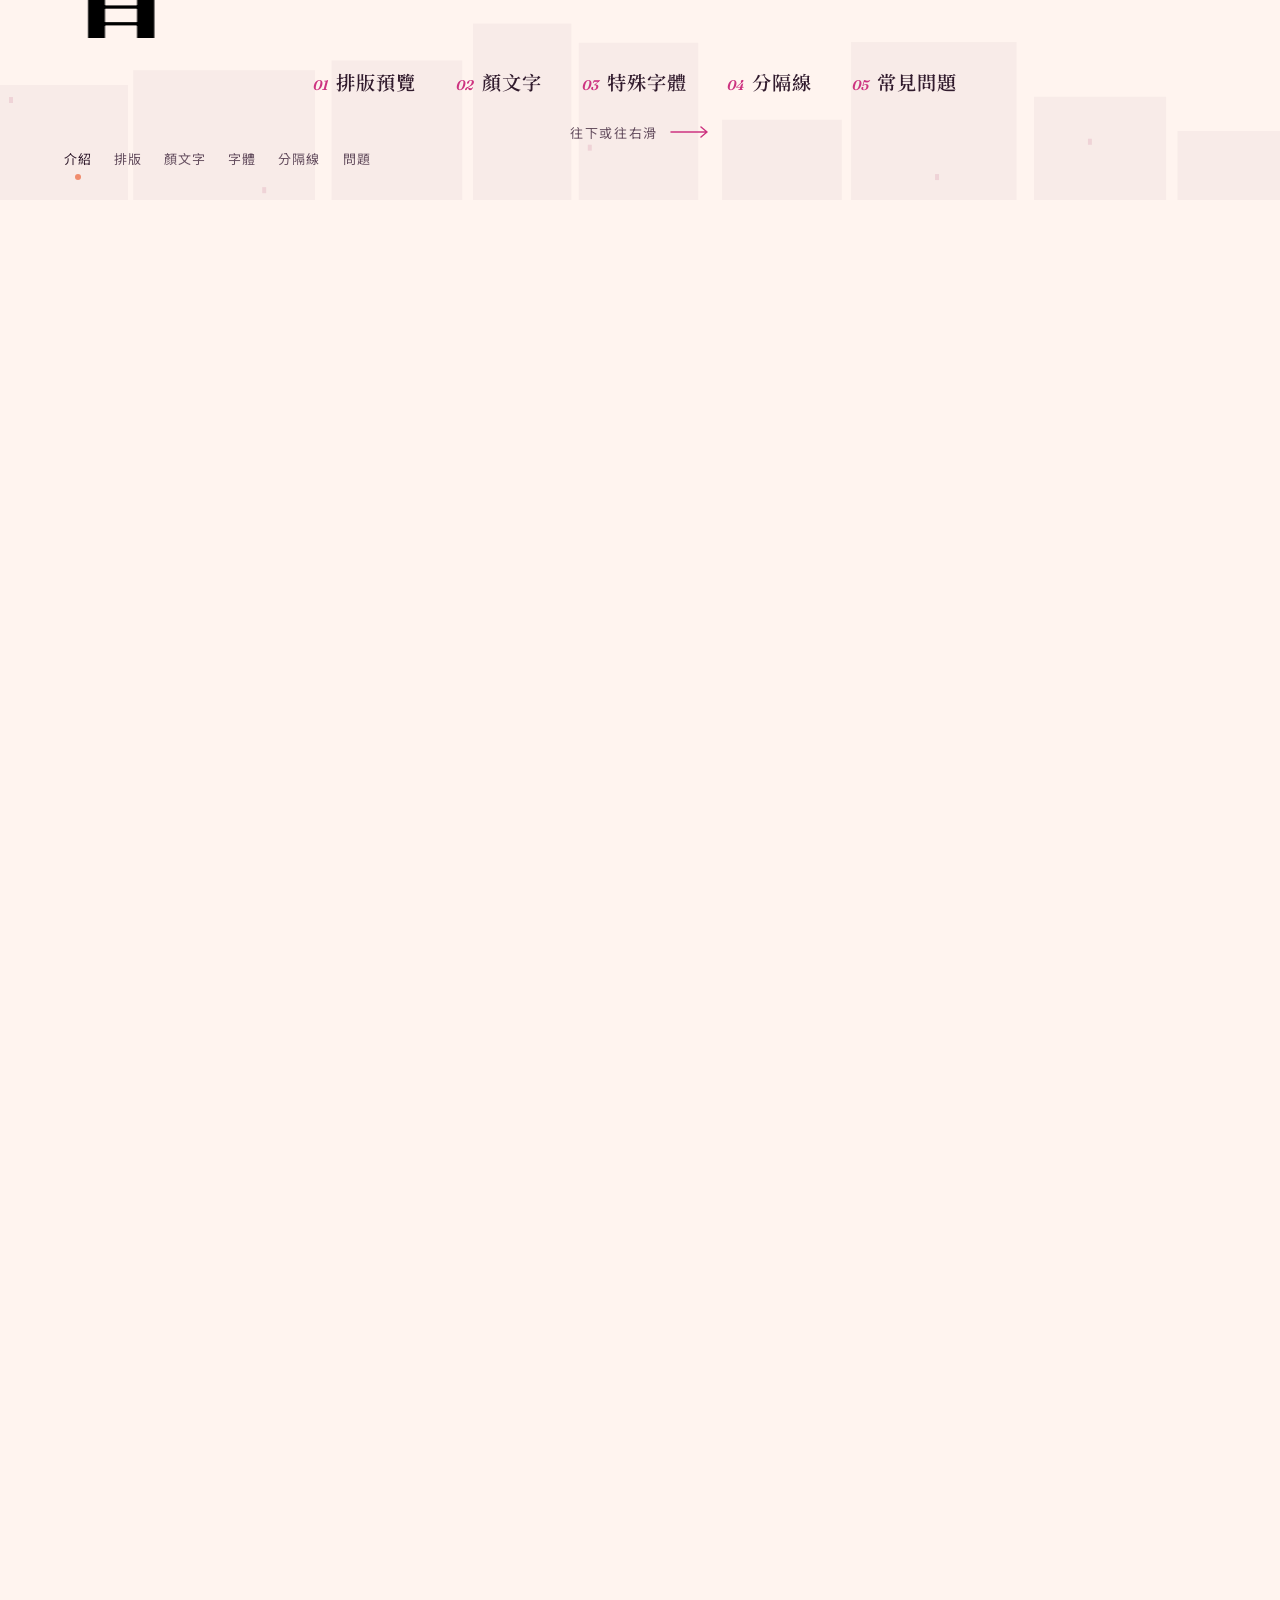
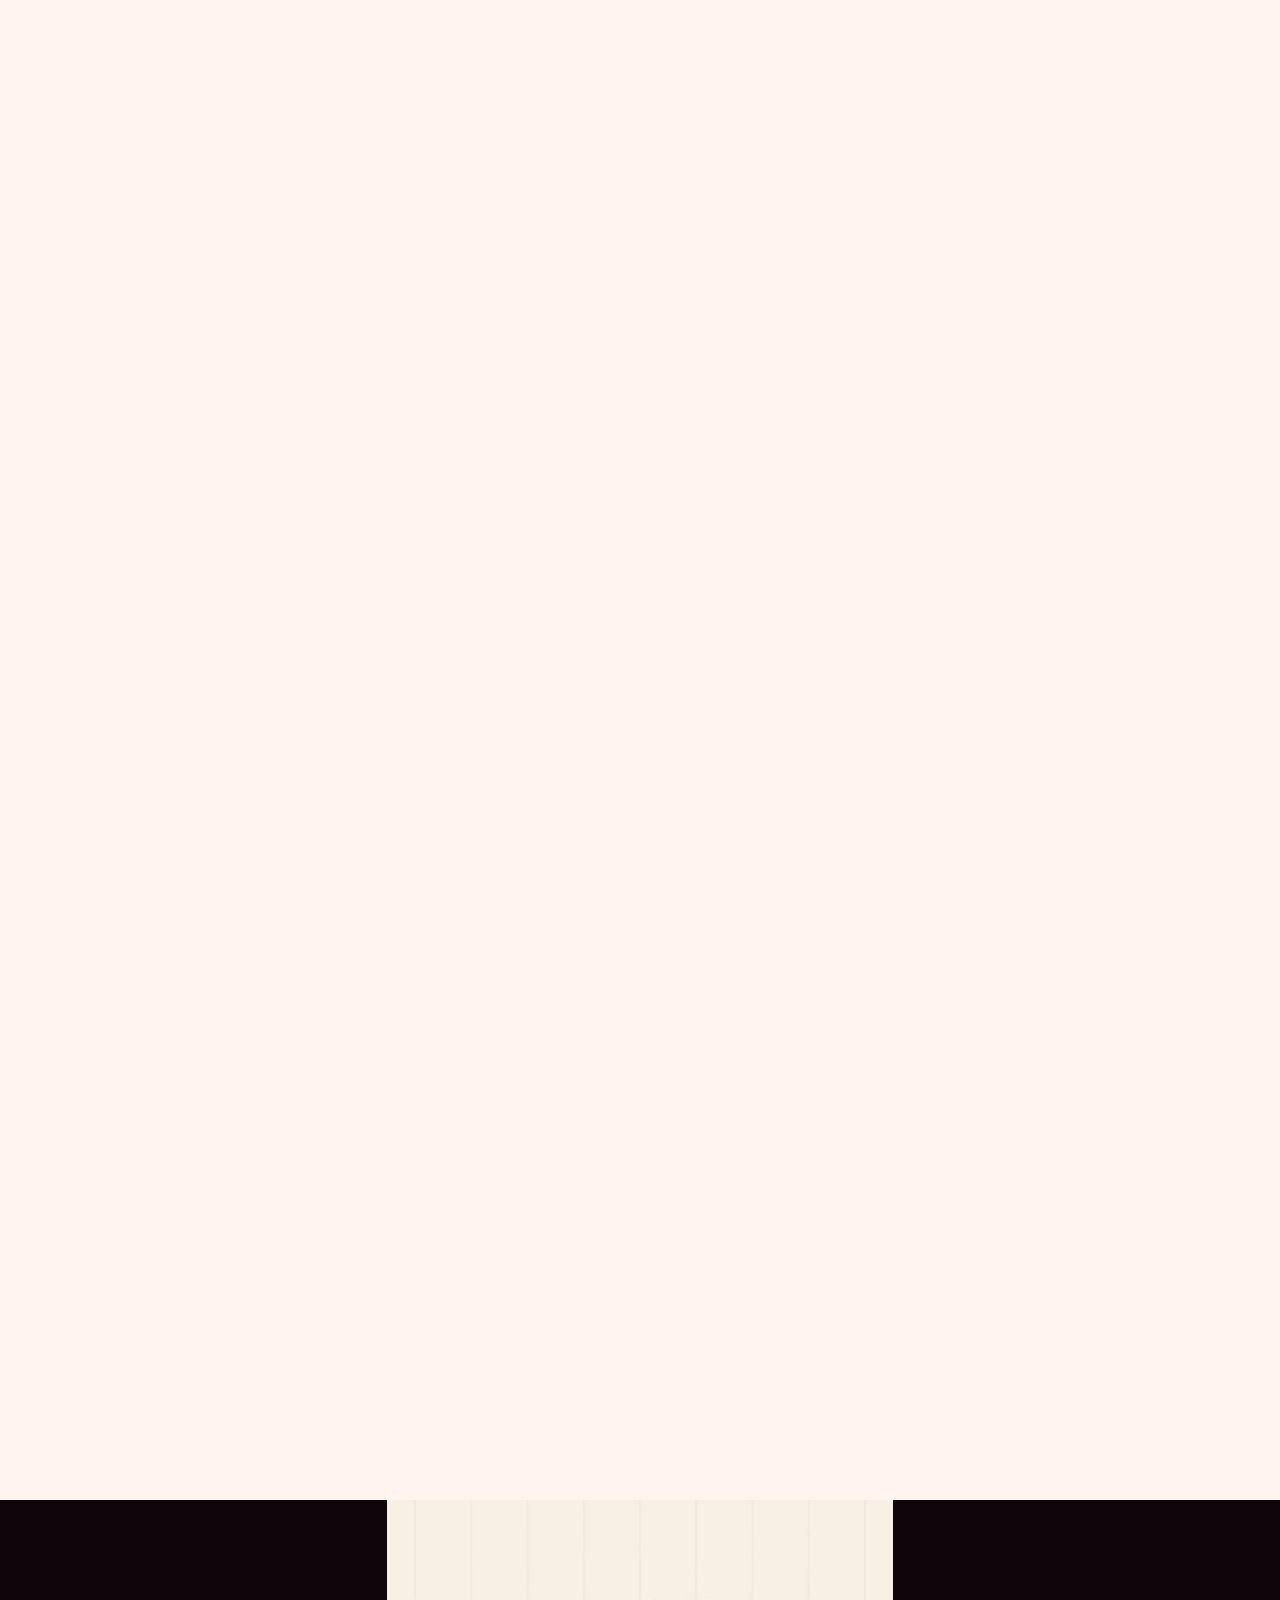
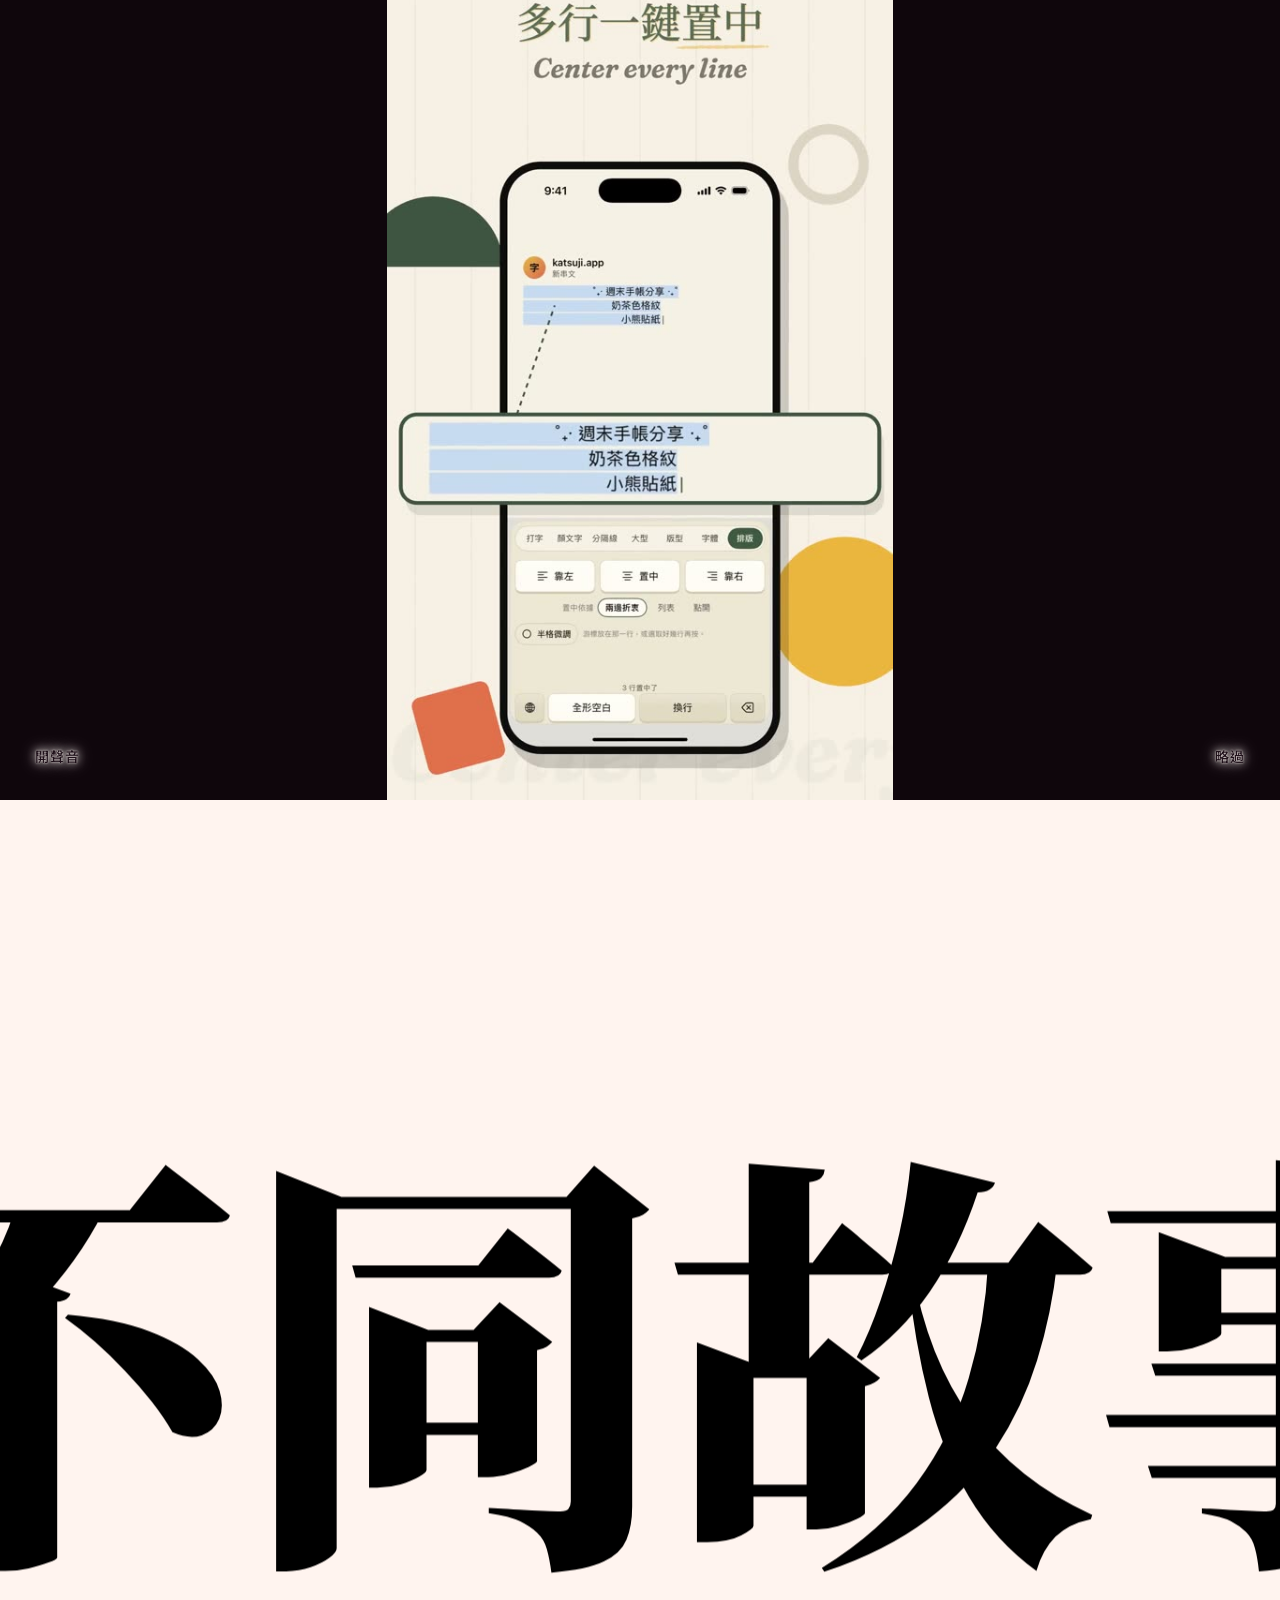
==== commit be7adce0: "Merge pull request #23 from alanis6v6/fix-title-clip 標題逐字畫：修好最後一個字被畫布切掉" ====
--- a/index.html
+++ b/index.html
@@ -20,7 +20,7 @@
 <link rel="preconnect" href="https://fonts.googleapis.com">
 <link rel="preconnect" href="https://fonts.gstatic.com" crossorigin>
 <link rel="stylesheet" href="https://fonts.googleapis.com/css2?family=Big+Shoulders+Display:wght@900&family=Fraunces:ital,opsz,wght@0,9..144,600;0,9..144,800;1,9..144,400;1,9..144,600&family=Noto+Sans+TC:wght@400;500;900&family=Noto+Serif+TC:wght@600;900&display=swap">
-<link rel="stylesheet" href="style.css?v=20261022c">
+<link rel="stylesheet" href="style.css?v=20261022b">
 <script>try{var t=localStorage.getItem('sg-theme');if(t==='day'||t==='night'){document.documentElement.dataset.theme=t;if(t==='night')document.querySelector('meta[name="theme-color"]').content='#1d1718'}}catch(e){}</script>
 <script type="application/ld+json">
 {
@@ -67,9 +67,6 @@
 </script>
 </head>
 <body>
-<!-- 手機版的載入動畫（loader.js）：潮點聚集到 100% → 星球落地切開 → 往上滑走。這個分頁第一次打開才播 -->
-<script>(function(){var s='';try{s=sessionStorage.getItem('sg-loaded')}catch(e){}if(innerWidth<720&&s!=='1'){document.documentElement.classList.add('is-loading');setTimeout(function(){var l=document.getElementById('loader');if(l)l.remove();document.documentElement.classList.remove('is-loading')},9000)}})()</script>
-<div class="loader" id="loader" aria-hidden="true"><canvas></canvas><div class="ld-num"><span>0</span><small>loading</small></div><div class="ld-logo"><i>space.grapefruit</i></div></div>
 <a class="skip" href="#main">跳到內容</a>
 
 <header class="top">
@@ -769,7 +766,7 @@
       <a class="sticker s-discord" data-d=".9" data-ring="join us ✦ discord ✦ " href="https://discord.gg/t8DyJt5sV" target="_blank" rel="noopener"><span class="st-body"><span class="st-in"><span class="st-logo"><svg viewBox="0 0 24 24" aria-hidden="true"><path d="M20.317 4.3698a19.7913 19.7913 0 00-4.8851-1.5152.0741.0741 0 00-.0785.0371c-.211.3753-.4447.8648-.6083 1.2495-1.8447-.2762-3.68-.2762-5.4868 0-.1636-.3933-.4058-.8742-.6177-1.2495a.077.077 0 00-.0785-.037 19.7363 19.7363 0 00-4.8852 1.515.0699.0699 0 00-.0321.0277C.5334 9.0458-.319 13.5799.0992 18.0578a.0824.0824 0 00.0312.0561c2.0528 1.5076 4.0413 2.4228 5.9929 3.0294a.0777.0777 0 00.0842-.0276c.4616-.6304.8731-1.2952 1.226-1.9942a.076.076 0 00-.0416-.1057c-.6528-.2476-1.2743-.5495-1.8722-.8923a.077.077 0 01-.0076-.1277c.1258-.0943.2517-.1923.3718-.2914a.0743.0743 0 01.0776-.0105c3.9278 1.7933 8.18 1.7933 12.0614 0a.0739.0739 0 01.0785.0095c.1202.099.246.1981.3728.2924a.077.077 0 01-.0066.1276 12.2986 12.2986 0 01-1.873.8914.0766.0766 0 00-.0407.1067c.3604.698.7719 1.3628 1.225 1.9932a.076.076 0 00.0842.0286c1.961-.6067 3.9495-1.5219 6.0023-3.0294a.077.077 0 00.0313-.0552c.5004-5.177-.8382-9.6739-3.5485-13.6604a.061.061 0 00-.0312-.0286zM8.02 15.3312c-1.1825 0-2.1569-1.0857-2.1569-2.419 0-1.3332.9555-2.4189 2.157-2.4189 1.2108 0 2.1757 1.0952 2.1568 2.419 0 1.3332-.9555 2.4189-2.1569 2.4189zm7.9748 0c-1.1825 0-2.1569-1.0857-2.1569-2.419 0-1.3332.9554-2.4189 2.1569-2.4189 1.2108 0 2.1757 1.0952 2.1568 2.419 0 1.3332-.946 2.4189-2.1568 2.4189Z"/></svg></span><b>一起玩</b><small>角色們都住在這裡</small></span></span></a>
       <a class="sticker s-katsuji" data-d=".82" data-shape="scallop" data-ring="coming soon ✦ katsuji ✦ " href="#katsuji" data-katsuji><span class="st-body"><span class="st-in"><span class="st-logo"><span class="st-zi">字</span></span><b>Katsuji</b><small>免費訂閱上架通知</small></span></span></a>
       <a class="sticker s-ruler" data-d=".78" data-ring="threads ruler ✦ 排版尺 ✦ " href="/threads-ruler/"><span class="st-body"><span class="st-in"><span class="st-logo"><img src="/threads-ruler/pwa/icon-192.png" alt="" width="48" height="48" loading="lazy" decoding="async"></span><b>脆排版工具</b><small>排版尺在這裡</small></span></span></a>
-      <a class="sticker s-coffee" data-d=".84" data-shape="scallop" data-ring="buy me a coffee ✦ " href="https://buymeacoffee.com/space.grapefruit_" target="_blank" rel="noopener"><span class="st-body"><span class="st-in"><span class="st-logo"><svg viewBox="0 0 24 24" aria-hidden="true"><path d="M20.216 6.415l-.132-.666c-.119-.598-.388-1.163-1.001-1.379-.197-.069-.42-.098-.57-.241-.152-.143-.196-.366-.231-.572-.065-.378-.125-.756-.192-1.133-.057-.325-.102-.69-.25-.987-.195-.4-.597-.634-.996-.788a5.723 5.723 0 00-.626-.194c-1-.263-2.05-.36-3.077-.416a25.834 25.834 0 00-3.7.062c-.915.083-1.88.184-2.75.5-.318.116-.646.256-.888.501-.297.302-.393.77-.177 1.146.154.267.415.456.692.58.36.162.737.284 1.123.366 1.075.238 2.189.331 3.287.37 1.218.05 2.437.01 3.65-.118.299-.033.598-.073.896-.119.352-.054.578-.513.474-.834-.124-.383-.457-.531-.834-.473-.466.074-.96.108-1.382.146-1.177.08-2.358.082-3.536.006a22.228 22.228 0 01-1.157-.107c-.086-.01-.18-.025-.258-.036-.243-.036-.484-.08-.724-.13-.111-.027-.111-.185 0-.212h.005c.277-.06.557-.108.838-.147h.002c.131-.009.263-.032.394-.048a25.076 25.076 0 013.426-.12c.674.019 1.347.067 2.017.144l.228.031c.267.04.533.088.798.145.392.085.895.113 1.07.542.055.137.08.288.111.431l.319 1.484a.237.237 0 01-.199.284h-.003c-.037.006-.075.01-.112.015a36.704 36.704 0 01-4.743.295 37.059 37.059 0 01-4.699-.304c-.14-.017-.293-.042-.417-.06-.326-.048-.649-.108-.973-.161-.393-.065-.768-.032-1.123.161-.29.16-.527.404-.675.701-.154.316-.199.66-.267 1-.069.34-.176.707-.135 1.056.087.753.613 1.365 1.37 1.502a39.69 39.69 0 0011.343.376.483.483 0 01.535.53l-.071.697-1.018 9.907c-.041.41-.047.832-.125 1.237-.122.637-.553 1.028-1.182 1.171-.577.131-1.165.2-1.756.205-.656.004-1.31-.025-1.966-.022-.699.004-1.556-.06-2.095-.58-.475-.458-.54-1.174-.605-1.793l-.731-7.013-.322-3.094c-.037-.351-.286-.695-.678-.678-.336.015-.718.3-.678.679l.228 2.185.949 9.112c.147 1.344 1.174 2.068 2.446 2.272.742.12 1.503.144 2.257.156.966.016 1.942.053 2.892-.122 1.408-.258 2.465-1.198 2.616-2.657.34-3.332.683-6.663 1.024-9.995l.215-2.087a.484.484 0 01.39-.426c.402-.078.787-.212 1.074-.518.455-.488.546-1.124.385-1.766zm-1.478.772c-.145.137-.363.201-.578.233-2.416.359-4.866.54-7.308.46-1.748-.06-3.477-.254-5.207-.498-.17-.024-.353-.055-.47-.18-.22-.236-.111-.71-.054-.995.052-.26.152-.609.463-.646.484-.057 1.046.148 1.526.22.577.088 1.156.159 1.737.212 2.48.226 5.002.19 7.472-.14.45-.06.899-.13 1.345-.21.399-.072.84-.206 1.08.206.166.281.188.657.162.974a.544.544 0 01-.169.364zm-6.159 3.9c-.862.37-1.84.788-3.109.788a5.884 5.884 0 01-1.569-.217l.877 9.004c.065.78.717 1.38 1.5 1.38 0 0 1.243.065 1.658.065.447 0 1.786-.065 1.786-.065.783 0 1.434-.6 1.499-1.38l.94-9.95a3.996 3.996 0 00-1.322-.238c-.826 0-1.491.284-2.26.613z"/></svg></span><b>請我喝</b><small>一杯咖啡 <span lang="und">( ˘▽˘)っ旦</span></small></span></span></a>
+      <a class="sticker s-coffee" data-d=".66" data-shape="scallop" data-ring="buy me a coffee ✦ " href="https://buymeacoffee.com/space.grapefruit_" target="_blank" rel="noopener"><span class="st-body"><span class="st-in"><span class="st-logo"><svg viewBox="0 0 24 24" aria-hidden="true"><path d="M20.216 6.415l-.132-.666c-.119-.598-.388-1.163-1.001-1.379-.197-.069-.42-.098-.57-.241-.152-.143-.196-.366-.231-.572-.065-.378-.125-.756-.192-1.133-.057-.325-.102-.69-.25-.987-.195-.4-.597-.634-.996-.788a5.723 5.723 0 00-.626-.194c-1-.263-2.05-.36-3.077-.416a25.834 25.834 0 00-3.7.062c-.915.083-1.88.184-2.75.5-.318.116-.646.256-.888.501-.297.302-.393.77-.177 1.146.154.267.415.456.692.58.36.162.737.284 1.123.366 1.075.238 2.189.331 3.287.37 1.218.05 2.437.01 3.65-.118.299-.033.598-.073.896-.119.352-.054.578-.513.474-.834-.124-.383-.457-.531-.834-.473-.466.074-.96.108-1.382.146-1.177.08-2.358.082-3.536.006a22.228 22.228 0 01-1.157-.107c-.086-.01-.18-.025-.258-.036-.243-.036-.484-.08-.724-.13-.111-.027-.111-.185 0-.212h.005c.277-.06.557-.108.838-.147h.002c.131-.009.263-.032.394-.048a25.076 25.076 0 013.426-.12c.674.019 1.347.067 2.017.144l.228.031c.267.04.533.088.798.145.392.085.895.113 1.07.542.055.137.08.288.111.431l.319 1.484a.237.237 0 01-.199.284h-.003c-.037.006-.075.01-.112.015a36.704 36.704 0 01-4.743.295 37.059 37.059 0 01-4.699-.304c-.14-.017-.293-.042-.417-.06-.326-.048-.649-.108-.973-.161-.393-.065-.768-.032-1.123.161-.29.16-.527.404-.675.701-.154.316-.199.66-.267 1-.069.34-.176.707-.135 1.056.087.753.613 1.365 1.37 1.502a39.69 39.69 0 0011.343.376.483.483 0 01.535.53l-.071.697-1.018 9.907c-.041.41-.047.832-.125 1.237-.122.637-.553 1.028-1.182 1.171-.577.131-1.165.2-1.756.205-.656.004-1.31-.025-1.966-.022-.699.004-1.556-.06-2.095-.58-.475-.458-.54-1.174-.605-1.793l-.731-7.013-.322-3.094c-.037-.351-.286-.695-.678-.678-.336.015-.718.3-.678.679l.228 2.185.949 9.112c.147 1.344 1.174 2.068 2.446 2.272.742.12 1.503.144 2.257.156.966.016 1.942.053 2.892-.122 1.408-.258 2.465-1.198 2.616-2.657.34-3.332.683-6.663 1.024-9.995l.215-2.087a.484.484 0 01.39-.426c.402-.078.787-.212 1.074-.518.455-.488.546-1.124.385-1.766zm-1.478.772c-.145.137-.363.201-.578.233-2.416.359-4.866.54-7.308.46-1.748-.06-3.477-.254-5.207-.498-.17-.024-.353-.055-.47-.18-.22-.236-.111-.71-.054-.995.052-.26.152-.609.463-.646.484-.057 1.046.148 1.526.22.577.088 1.156.159 1.737.212 2.48.226 5.002.19 7.472-.14.45-.06.899-.13 1.345-.21.399-.072.84-.206 1.08.206.166.281.188.657.162.974a.544.544 0 01-.169.364zm-6.159 3.9c-.862.37-1.84.788-3.109.788a5.884 5.884 0 01-1.569-.217l.877 9.004c.065.78.717 1.38 1.5 1.38 0 0 1.243.065 1.658.065.447 0 1.786-.065 1.786-.065.783 0 1.434-.6 1.499-1.38l.94-9.95a3.996 3.996 0 00-1.322-.238c-.826 0-1.491.284-2.26.613z"/></svg></span><b>請我喝</b><small>一杯咖啡 <span lang="und">( ˘▽˘)っ旦</span></small></span></span></a>
     </div>
     <footer class="foot">
       <p>space.grapefruit 是 Lia 的小站，<a href="https://www.threads.com/@space.grapefruit_" rel="me">@space.grapefruit_</a>。</p>
@@ -848,13 +845,12 @@
 </div>
 <iframe name="fb-google-frame" class="fb-frame" title="意見回饋送出用" hidden></iframe>
 
-<script src="loader.js?v=20261022c" defer></script>
-<script src="sfx.js?v=20261022c" defer></script>
-<script src="main.js?v=20261022c" defer></script>
-<script src="hero.js?v=20261022c" defer></script>
-<script src="characters.js?v=20261022c" defer></script>
-<script src="music.js?v=20261022c" defer></script>
-<script src="cursor.js?v=20261022c" defer></script>
-<script src="logo.js?v=20261022c" defer></script>
+<script src="sfx.js?v=20261022b" defer></script>
+<script src="main.js?v=20261022b" defer></script>
+<script src="hero.js?v=20261022b" defer></script>
+<script src="characters.js?v=20261022b" defer></script>
+<script src="music.js?v=20261022b" defer></script>
+<script src="cursor.js?v=20261022b" defer></script>
+<script src="logo.js?v=20261022b" defer></script>
 </body>
 </html>
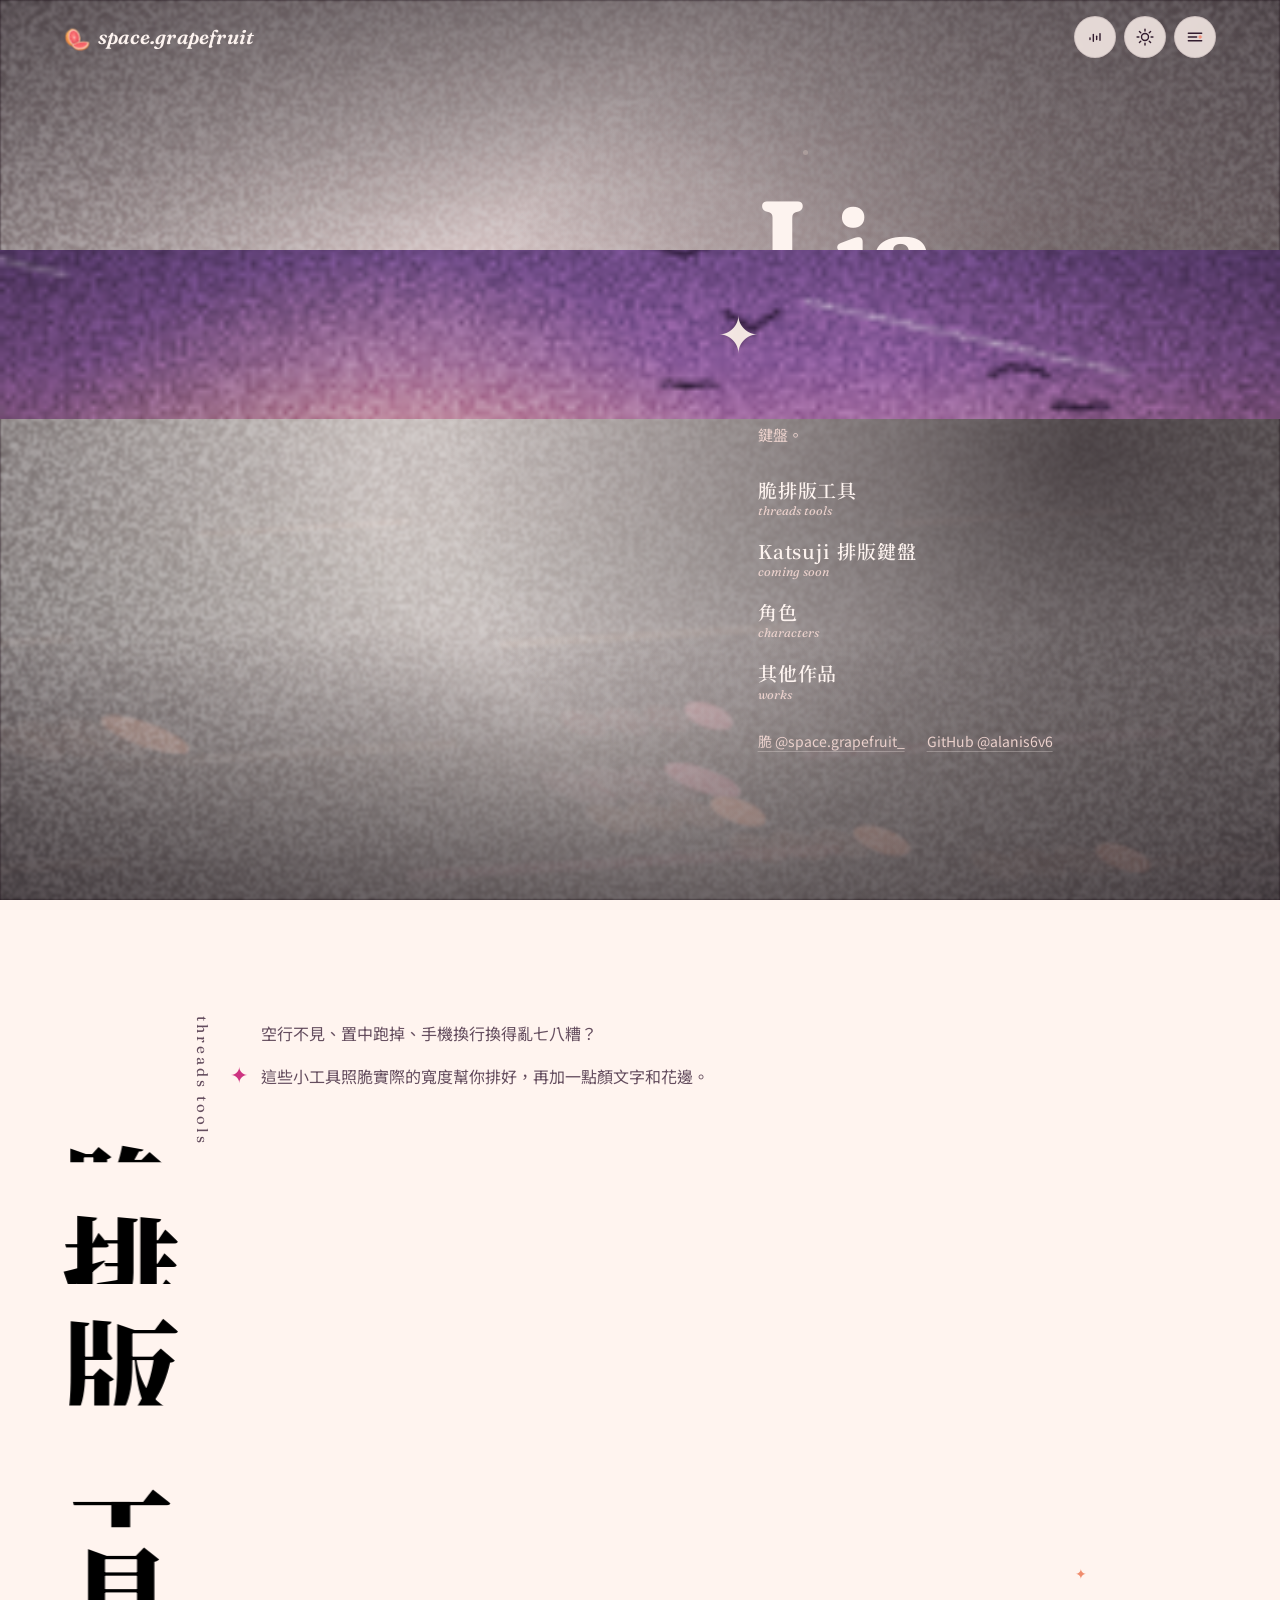
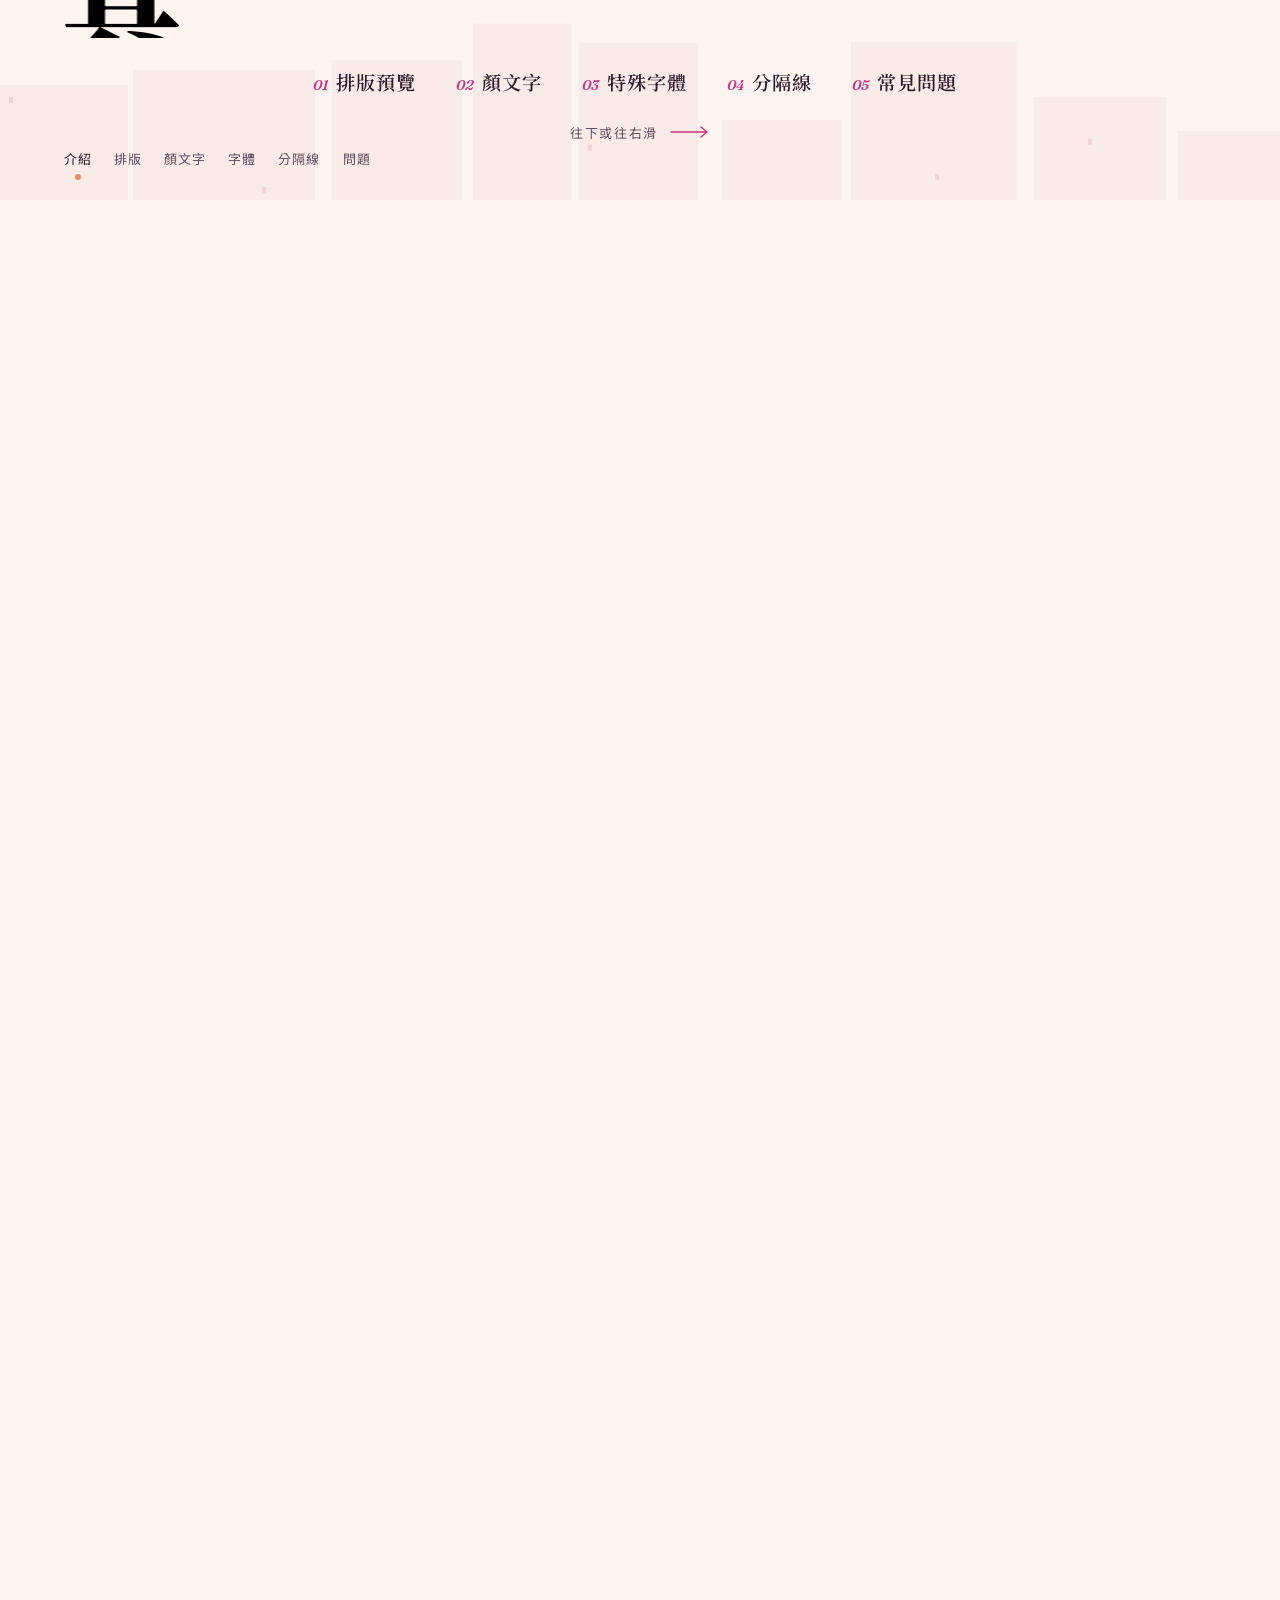
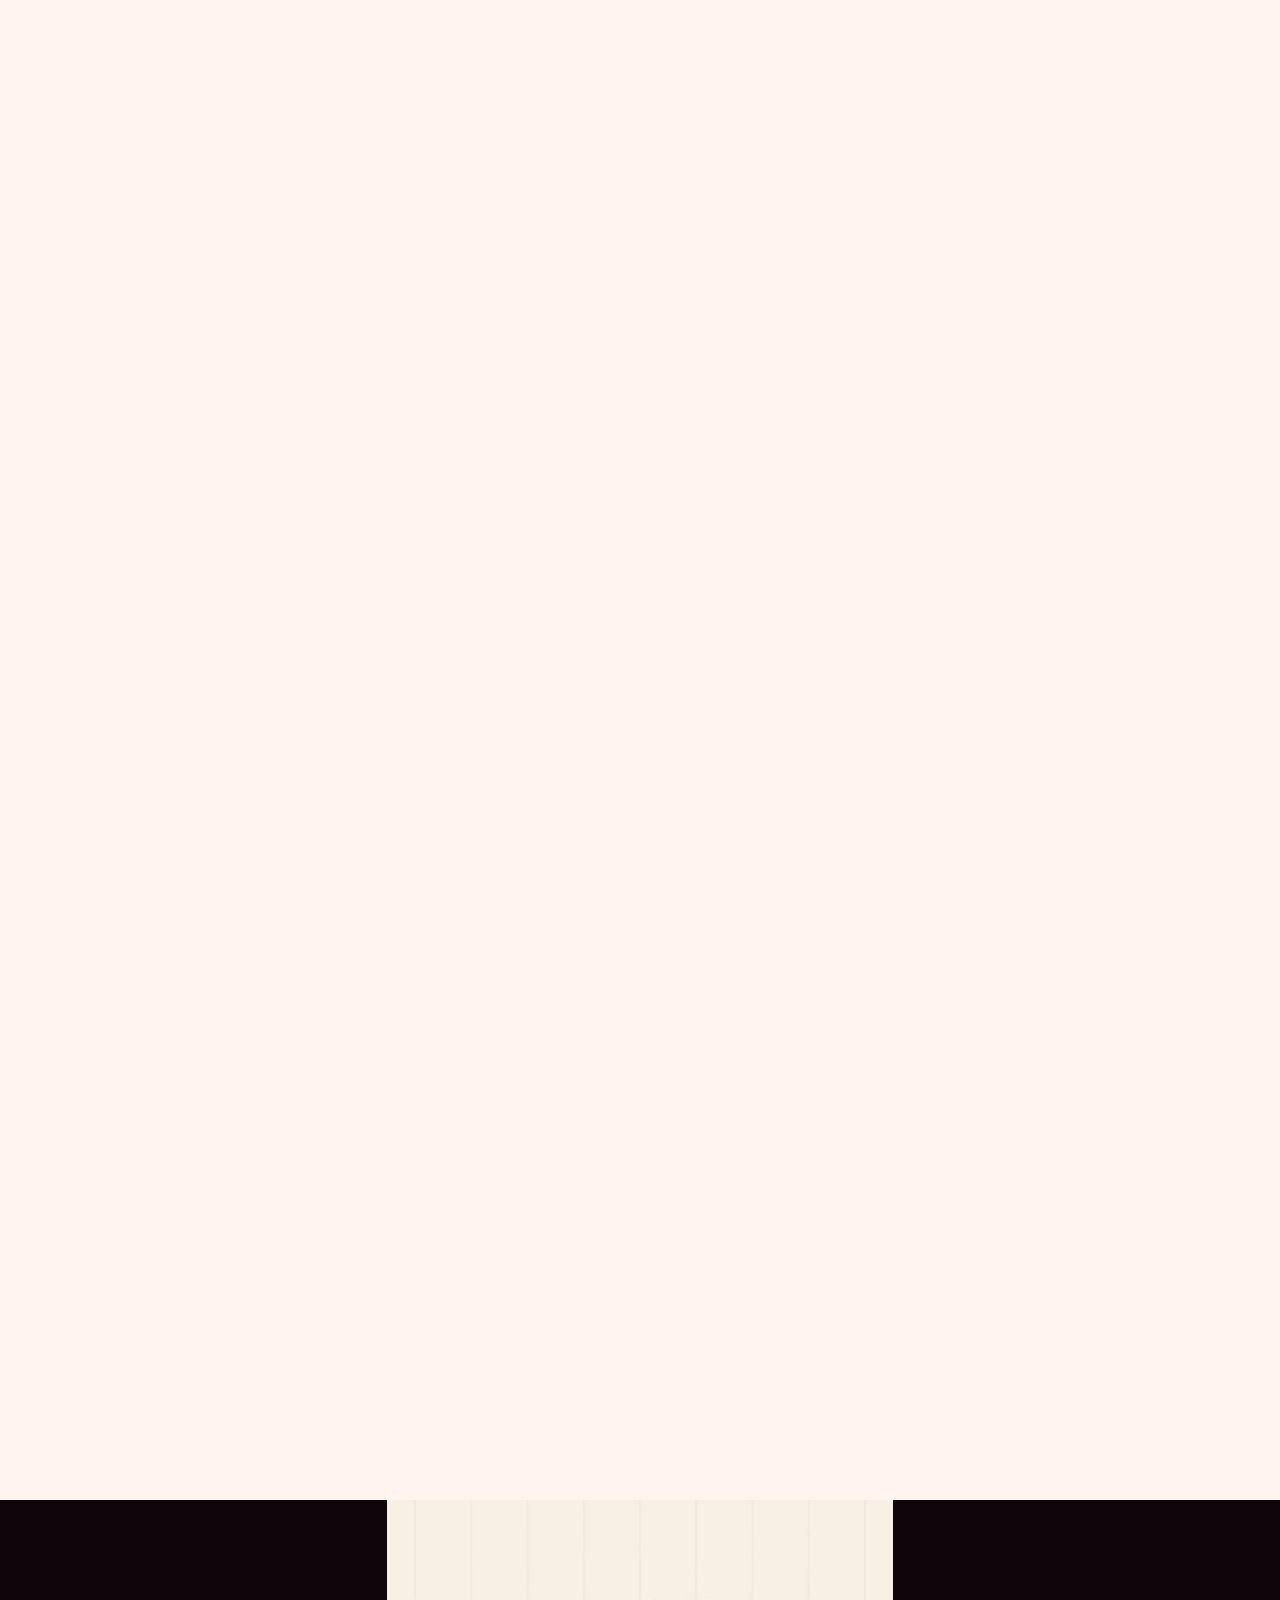
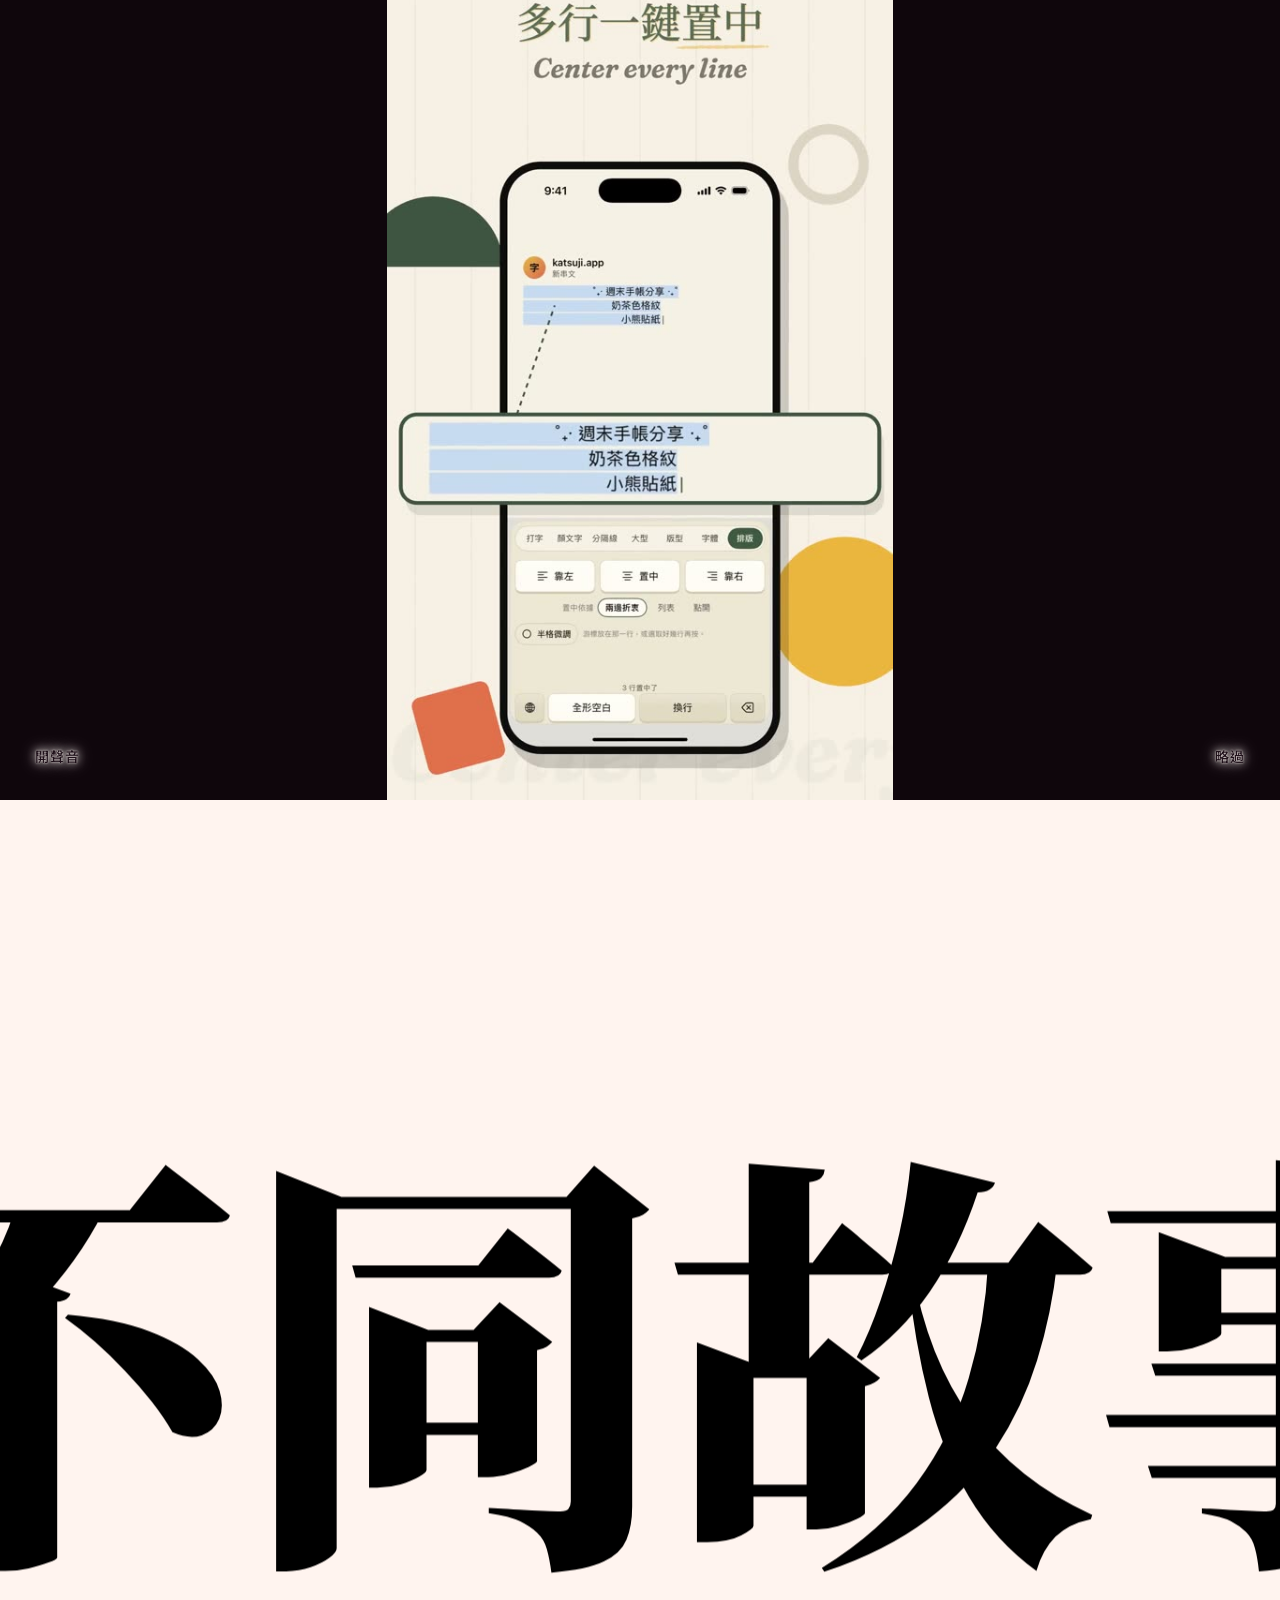
==== commit 40f001eb: "Merge pull request #24 from alanis6v6/mobile-marquee-stickers 手機角色段巨字滑過、貼紙放大、文字不能選取" ====
--- a/index.html
+++ b/index.html
@@ -20,7 +20,7 @@
 <link rel="preconnect" href="https://fonts.googleapis.com">
 <link rel="preconnect" href="https://fonts.gstatic.com" crossorigin>
 <link rel="stylesheet" href="https://fonts.googleapis.com/css2?family=Big+Shoulders+Display:wght@900&family=Fraunces:ital,opsz,wght@0,9..144,600;0,9..144,800;1,9..144,400;1,9..144,600&family=Noto+Sans+TC:wght@400;500;900&family=Noto+Serif+TC:wght@600;900&display=swap">
-<link rel="stylesheet" href="style.css?v=20261022b">
+<link rel="stylesheet" href="style.css?v=20261022c">
 <script>try{var t=localStorage.getItem('sg-theme');if(t==='day'||t==='night'){document.documentElement.dataset.theme=t;if(t==='night')document.querySelector('meta[name="theme-color"]').content='#1d1718'}}catch(e){}</script>
 <script type="application/ld+json">
 {
@@ -67,6 +67,9 @@
 </script>
 </head>
 <body>
+<!-- 手機版的載入動畫（loader.js）：潮點聚集到 100% → 星球落地切開 → 往上滑走。這個分頁第一次打開才播 -->
+<script>(function(){var s='';try{s=sessionStorage.getItem('sg-loaded')}catch(e){}if(innerWidth<720&&s!=='1'){document.documentElement.classList.add('is-loading');setTimeout(function(){var l=document.getElementById('loader');if(l)l.remove();document.documentElement.classList.remove('is-loading')},9000)}})()</script>
+<div class="loader" id="loader" aria-hidden="true"><canvas></canvas><div class="ld-num"><span>0</span><small>loading</small></div><div class="ld-logo"><i>space.grapefruit</i></div></div>
 <a class="skip" href="#main">跳到內容</a>
 
 <header class="top">
@@ -766,7 +769,7 @@
       <a class="sticker s-discord" data-d=".9" data-ring="join us ✦ discord ✦ " href="https://discord.gg/t8DyJt5sV" target="_blank" rel="noopener"><span class="st-body"><span class="st-in"><span class="st-logo"><svg viewBox="0 0 24 24" aria-hidden="true"><path d="M20.317 4.3698a19.7913 19.7913 0 00-4.8851-1.5152.0741.0741 0 00-.0785.0371c-.211.3753-.4447.8648-.6083 1.2495-1.8447-.2762-3.68-.2762-5.4868 0-.1636-.3933-.4058-.8742-.6177-1.2495a.077.077 0 00-.0785-.037 19.7363 19.7363 0 00-4.8852 1.515.0699.0699 0 00-.0321.0277C.5334 9.0458-.319 13.5799.0992 18.0578a.0824.0824 0 00.0312.0561c2.0528 1.5076 4.0413 2.4228 5.9929 3.0294a.0777.0777 0 00.0842-.0276c.4616-.6304.8731-1.2952 1.226-1.9942a.076.076 0 00-.0416-.1057c-.6528-.2476-1.2743-.5495-1.8722-.8923a.077.077 0 01-.0076-.1277c.1258-.0943.2517-.1923.3718-.2914a.0743.0743 0 01.0776-.0105c3.9278 1.7933 8.18 1.7933 12.0614 0a.0739.0739 0 01.0785.0095c.1202.099.246.1981.3728.2924a.077.077 0 01-.0066.1276 12.2986 12.2986 0 01-1.873.8914.0766.0766 0 00-.0407.1067c.3604.698.7719 1.3628 1.225 1.9932a.076.076 0 00.0842.0286c1.961-.6067 3.9495-1.5219 6.0023-3.0294a.077.077 0 00.0313-.0552c.5004-5.177-.8382-9.6739-3.5485-13.6604a.061.061 0 00-.0312-.0286zM8.02 15.3312c-1.1825 0-2.1569-1.0857-2.1569-2.419 0-1.3332.9555-2.4189 2.157-2.4189 1.2108 0 2.1757 1.0952 2.1568 2.419 0 1.3332-.9555 2.4189-2.1569 2.4189zm7.9748 0c-1.1825 0-2.1569-1.0857-2.1569-2.419 0-1.3332.9554-2.4189 2.1569-2.4189 1.2108 0 2.1757 1.0952 2.1568 2.419 0 1.3332-.946 2.4189-2.1568 2.4189Z"/></svg></span><b>一起玩</b><small>角色們都住在這裡</small></span></span></a>
       <a class="sticker s-katsuji" data-d=".82" data-shape="scallop" data-ring="coming soon ✦ katsuji ✦ " href="#katsuji" data-katsuji><span class="st-body"><span class="st-in"><span class="st-logo"><span class="st-zi">字</span></span><b>Katsuji</b><small>免費訂閱上架通知</small></span></span></a>
       <a class="sticker s-ruler" data-d=".78" data-ring="threads ruler ✦ 排版尺 ✦ " href="/threads-ruler/"><span class="st-body"><span class="st-in"><span class="st-logo"><img src="/threads-ruler/pwa/icon-192.png" alt="" width="48" height="48" loading="lazy" decoding="async"></span><b>脆排版工具</b><small>排版尺在這裡</small></span></span></a>
-      <a class="sticker s-coffee" data-d=".66" data-shape="scallop" data-ring="buy me a coffee ✦ " href="https://buymeacoffee.com/space.grapefruit_" target="_blank" rel="noopener"><span class="st-body"><span class="st-in"><span class="st-logo"><svg viewBox="0 0 24 24" aria-hidden="true"><path d="M20.216 6.415l-.132-.666c-.119-.598-.388-1.163-1.001-1.379-.197-.069-.42-.098-.57-.241-.152-.143-.196-.366-.231-.572-.065-.378-.125-.756-.192-1.133-.057-.325-.102-.69-.25-.987-.195-.4-.597-.634-.996-.788a5.723 5.723 0 00-.626-.194c-1-.263-2.05-.36-3.077-.416a25.834 25.834 0 00-3.7.062c-.915.083-1.88.184-2.75.5-.318.116-.646.256-.888.501-.297.302-.393.77-.177 1.146.154.267.415.456.692.58.36.162.737.284 1.123.366 1.075.238 2.189.331 3.287.37 1.218.05 2.437.01 3.65-.118.299-.033.598-.073.896-.119.352-.054.578-.513.474-.834-.124-.383-.457-.531-.834-.473-.466.074-.96.108-1.382.146-1.177.08-2.358.082-3.536.006a22.228 22.228 0 01-1.157-.107c-.086-.01-.18-.025-.258-.036-.243-.036-.484-.08-.724-.13-.111-.027-.111-.185 0-.212h.005c.277-.06.557-.108.838-.147h.002c.131-.009.263-.032.394-.048a25.076 25.076 0 013.426-.12c.674.019 1.347.067 2.017.144l.228.031c.267.04.533.088.798.145.392.085.895.113 1.07.542.055.137.08.288.111.431l.319 1.484a.237.237 0 01-.199.284h-.003c-.037.006-.075.01-.112.015a36.704 36.704 0 01-4.743.295 37.059 37.059 0 01-4.699-.304c-.14-.017-.293-.042-.417-.06-.326-.048-.649-.108-.973-.161-.393-.065-.768-.032-1.123.161-.29.16-.527.404-.675.701-.154.316-.199.66-.267 1-.069.34-.176.707-.135 1.056.087.753.613 1.365 1.37 1.502a39.69 39.69 0 0011.343.376.483.483 0 01.535.53l-.071.697-1.018 9.907c-.041.41-.047.832-.125 1.237-.122.637-.553 1.028-1.182 1.171-.577.131-1.165.2-1.756.205-.656.004-1.31-.025-1.966-.022-.699.004-1.556-.06-2.095-.58-.475-.458-.54-1.174-.605-1.793l-.731-7.013-.322-3.094c-.037-.351-.286-.695-.678-.678-.336.015-.718.3-.678.679l.228 2.185.949 9.112c.147 1.344 1.174 2.068 2.446 2.272.742.12 1.503.144 2.257.156.966.016 1.942.053 2.892-.122 1.408-.258 2.465-1.198 2.616-2.657.34-3.332.683-6.663 1.024-9.995l.215-2.087a.484.484 0 01.39-.426c.402-.078.787-.212 1.074-.518.455-.488.546-1.124.385-1.766zm-1.478.772c-.145.137-.363.201-.578.233-2.416.359-4.866.54-7.308.46-1.748-.06-3.477-.254-5.207-.498-.17-.024-.353-.055-.47-.18-.22-.236-.111-.71-.054-.995.052-.26.152-.609.463-.646.484-.057 1.046.148 1.526.22.577.088 1.156.159 1.737.212 2.48.226 5.002.19 7.472-.14.45-.06.899-.13 1.345-.21.399-.072.84-.206 1.08.206.166.281.188.657.162.974a.544.544 0 01-.169.364zm-6.159 3.9c-.862.37-1.84.788-3.109.788a5.884 5.884 0 01-1.569-.217l.877 9.004c.065.78.717 1.38 1.5 1.38 0 0 1.243.065 1.658.065.447 0 1.786-.065 1.786-.065.783 0 1.434-.6 1.499-1.38l.94-9.95a3.996 3.996 0 00-1.322-.238c-.826 0-1.491.284-2.26.613z"/></svg></span><b>請我喝</b><small>一杯咖啡 <span lang="und">( ˘▽˘)っ旦</span></small></span></span></a>
+      <a class="sticker s-coffee" data-d=".84" data-shape="scallop" data-ring="buy me a coffee ✦ " href="https://buymeacoffee.com/space.grapefruit_" target="_blank" rel="noopener"><span class="st-body"><span class="st-in"><span class="st-logo"><svg viewBox="0 0 24 24" aria-hidden="true"><path d="M20.216 6.415l-.132-.666c-.119-.598-.388-1.163-1.001-1.379-.197-.069-.42-.098-.57-.241-.152-.143-.196-.366-.231-.572-.065-.378-.125-.756-.192-1.133-.057-.325-.102-.69-.25-.987-.195-.4-.597-.634-.996-.788a5.723 5.723 0 00-.626-.194c-1-.263-2.05-.36-3.077-.416a25.834 25.834 0 00-3.7.062c-.915.083-1.88.184-2.75.5-.318.116-.646.256-.888.501-.297.302-.393.77-.177 1.146.154.267.415.456.692.58.36.162.737.284 1.123.366 1.075.238 2.189.331 3.287.37 1.218.05 2.437.01 3.65-.118.299-.033.598-.073.896-.119.352-.054.578-.513.474-.834-.124-.383-.457-.531-.834-.473-.466.074-.96.108-1.382.146-1.177.08-2.358.082-3.536.006a22.228 22.228 0 01-1.157-.107c-.086-.01-.18-.025-.258-.036-.243-.036-.484-.08-.724-.13-.111-.027-.111-.185 0-.212h.005c.277-.06.557-.108.838-.147h.002c.131-.009.263-.032.394-.048a25.076 25.076 0 013.426-.12c.674.019 1.347.067 2.017.144l.228.031c.267.04.533.088.798.145.392.085.895.113 1.07.542.055.137.08.288.111.431l.319 1.484a.237.237 0 01-.199.284h-.003c-.037.006-.075.01-.112.015a36.704 36.704 0 01-4.743.295 37.059 37.059 0 01-4.699-.304c-.14-.017-.293-.042-.417-.06-.326-.048-.649-.108-.973-.161-.393-.065-.768-.032-1.123.161-.29.16-.527.404-.675.701-.154.316-.199.66-.267 1-.069.34-.176.707-.135 1.056.087.753.613 1.365 1.37 1.502a39.69 39.69 0 0011.343.376.483.483 0 01.535.53l-.071.697-1.018 9.907c-.041.41-.047.832-.125 1.237-.122.637-.553 1.028-1.182 1.171-.577.131-1.165.2-1.756.205-.656.004-1.31-.025-1.966-.022-.699.004-1.556-.06-2.095-.58-.475-.458-.54-1.174-.605-1.793l-.731-7.013-.322-3.094c-.037-.351-.286-.695-.678-.678-.336.015-.718.3-.678.679l.228 2.185.949 9.112c.147 1.344 1.174 2.068 2.446 2.272.742.12 1.503.144 2.257.156.966.016 1.942.053 2.892-.122 1.408-.258 2.465-1.198 2.616-2.657.34-3.332.683-6.663 1.024-9.995l.215-2.087a.484.484 0 01.39-.426c.402-.078.787-.212 1.074-.518.455-.488.546-1.124.385-1.766zm-1.478.772c-.145.137-.363.201-.578.233-2.416.359-4.866.54-7.308.46-1.748-.06-3.477-.254-5.207-.498-.17-.024-.353-.055-.47-.18-.22-.236-.111-.71-.054-.995.052-.26.152-.609.463-.646.484-.057 1.046.148 1.526.22.577.088 1.156.159 1.737.212 2.48.226 5.002.19 7.472-.14.45-.06.899-.13 1.345-.21.399-.072.84-.206 1.08.206.166.281.188.657.162.974a.544.544 0 01-.169.364zm-6.159 3.9c-.862.37-1.84.788-3.109.788a5.884 5.884 0 01-1.569-.217l.877 9.004c.065.78.717 1.38 1.5 1.38 0 0 1.243.065 1.658.065.447 0 1.786-.065 1.786-.065.783 0 1.434-.6 1.499-1.38l.94-9.95a3.996 3.996 0 00-1.322-.238c-.826 0-1.491.284-2.26.613z"/></svg></span><b>請我喝</b><small>一杯咖啡 <span lang="und">( ˘▽˘)っ旦</span></small></span></span></a>
     </div>
     <footer class="foot">
       <p>space.grapefruit 是 Lia 的小站，<a href="https://www.threads.com/@space.grapefruit_" rel="me">@space.grapefruit_</a>。</p>
@@ -845,12 +848,13 @@
 </div>
 <iframe name="fb-google-frame" class="fb-frame" title="意見回饋送出用" hidden></iframe>
 
-<script src="sfx.js?v=20261022b" defer></script>
-<script src="main.js?v=20261022b" defer></script>
-<script src="hero.js?v=20261022b" defer></script>
-<script src="characters.js?v=20261022b" defer></script>
-<script src="music.js?v=20261022b" defer></script>
-<script src="cursor.js?v=20261022b" defer></script>
-<script src="logo.js?v=20261022b" defer></script>
+<script src="loader.js?v=20261022c" defer></script>
+<script src="sfx.js?v=20261022c" defer></script>
+<script src="main.js?v=20261022c" defer></script>
+<script src="hero.js?v=20261022c" defer></script>
+<script src="characters.js?v=20261022c" defer></script>
+<script src="music.js?v=20261022c" defer></script>
+<script src="cursor.js?v=20261022c" defer></script>
+<script src="logo.js?v=20261022c" defer></script>
 </body>
 </html>
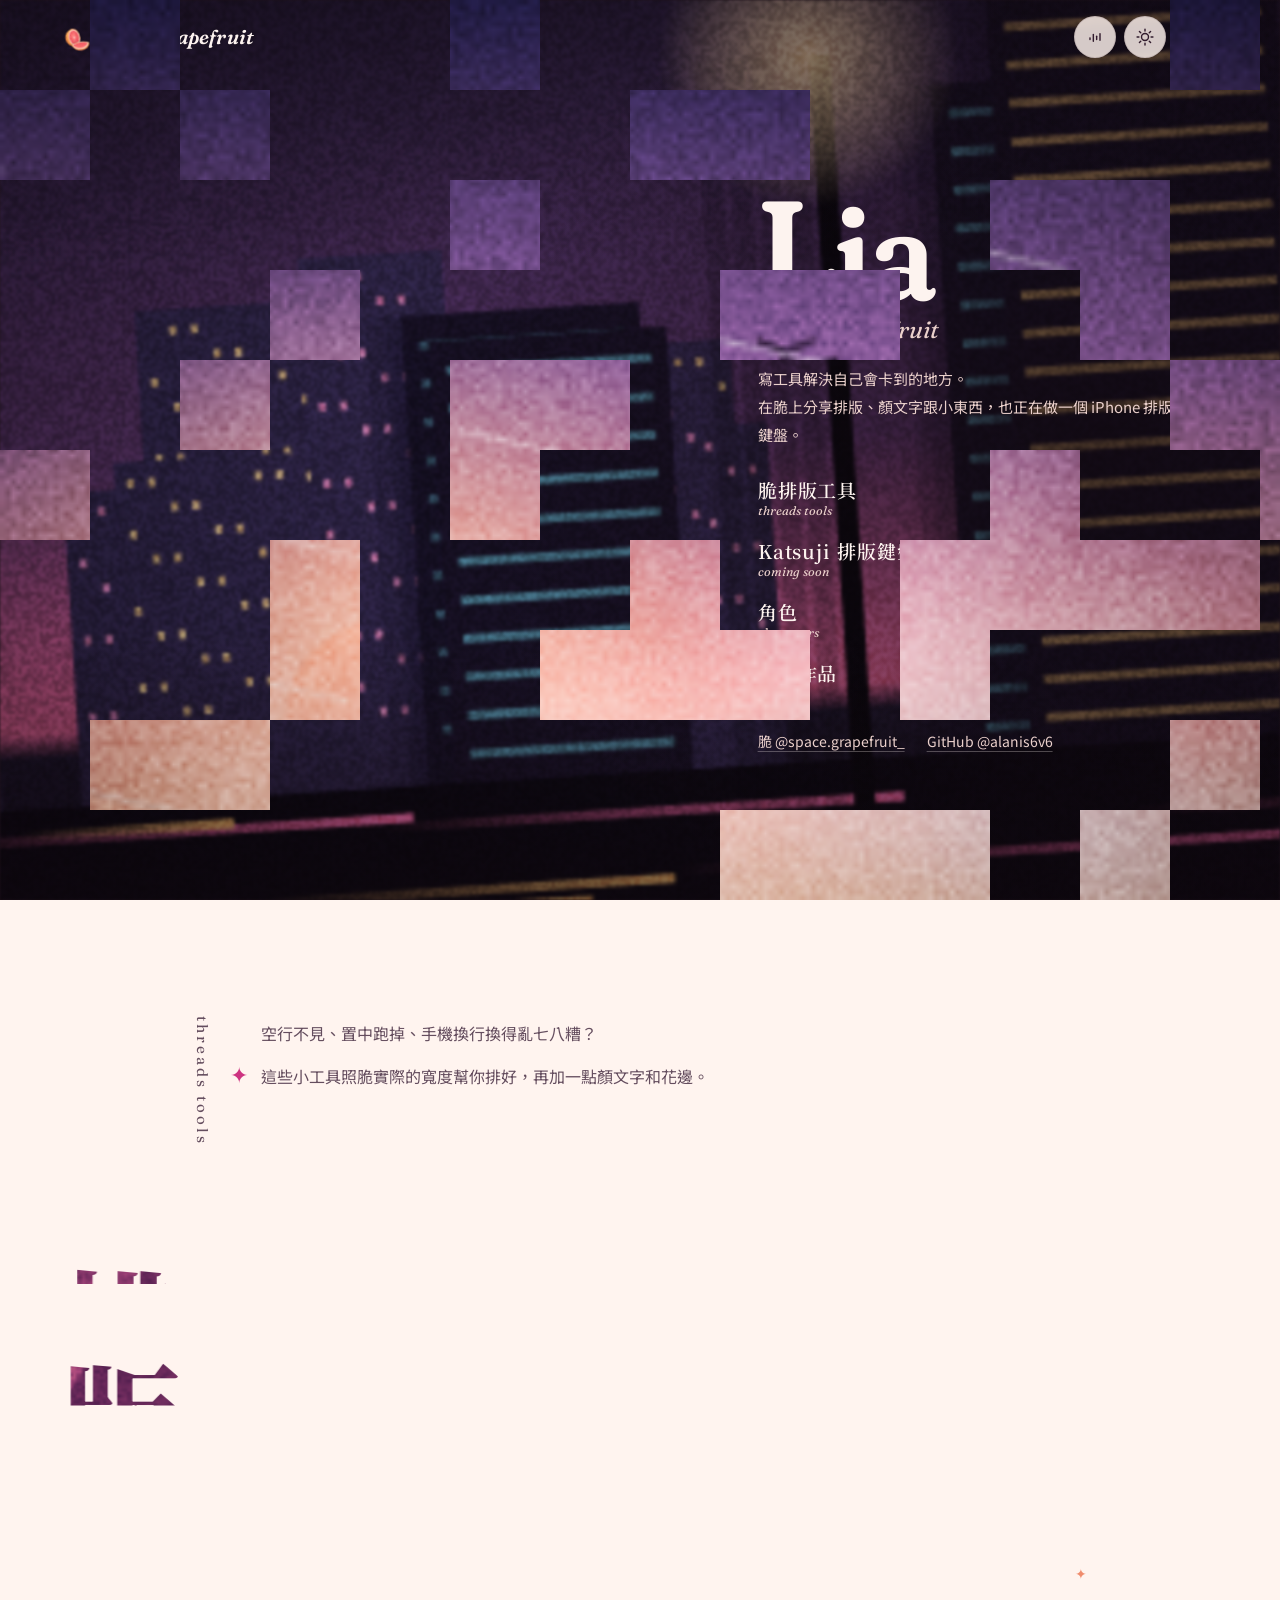
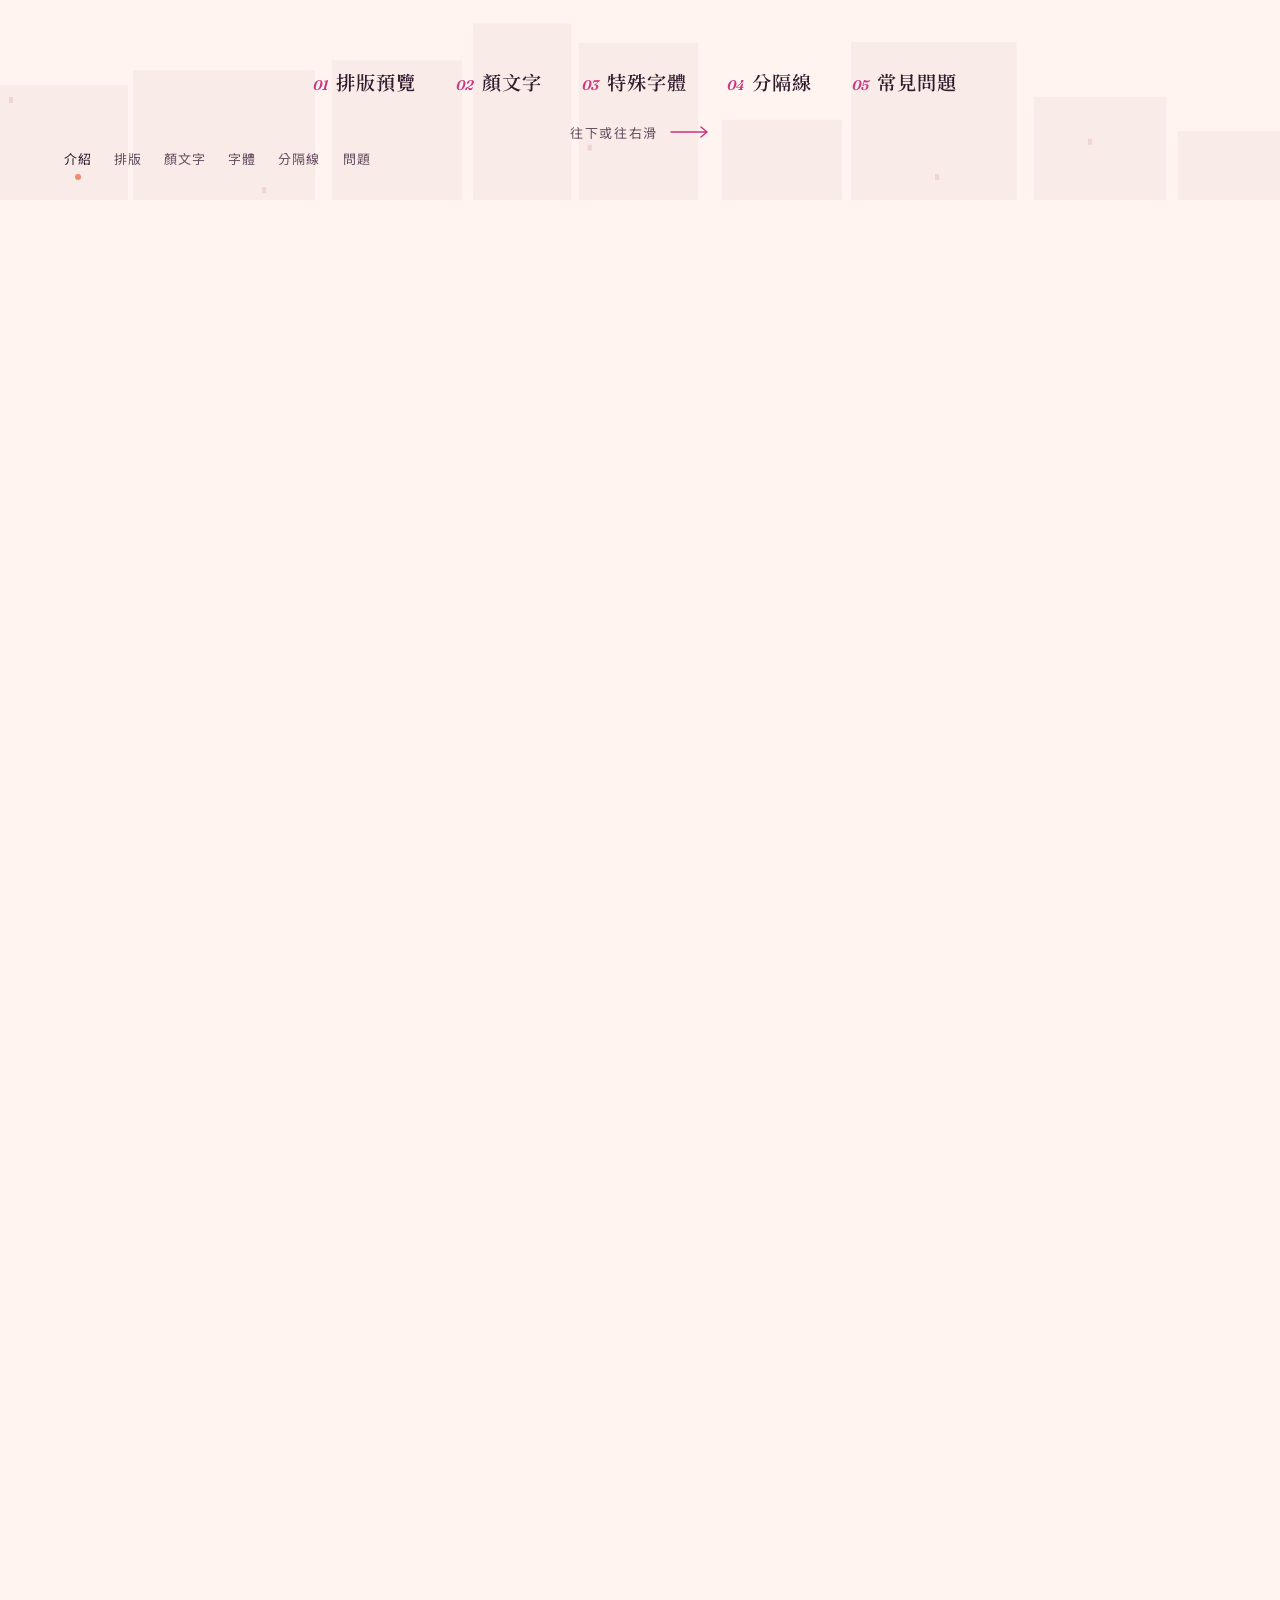
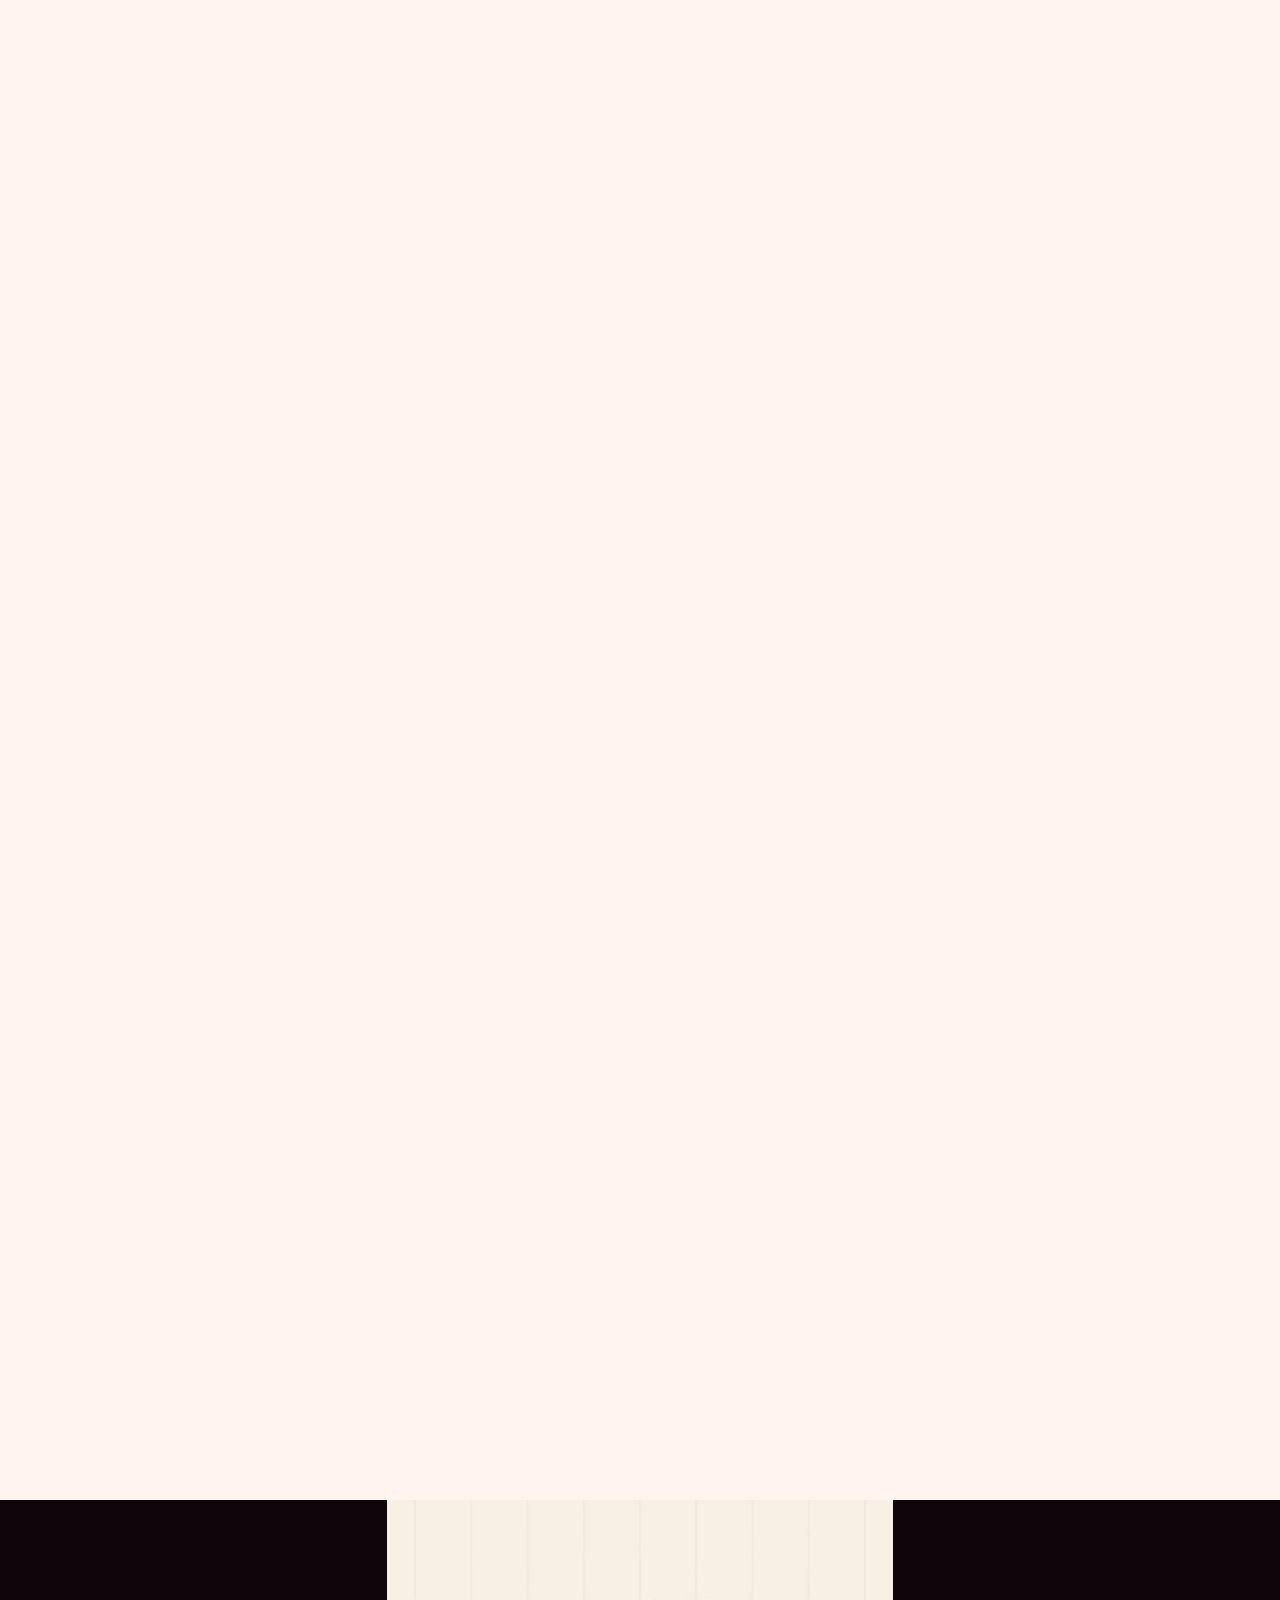
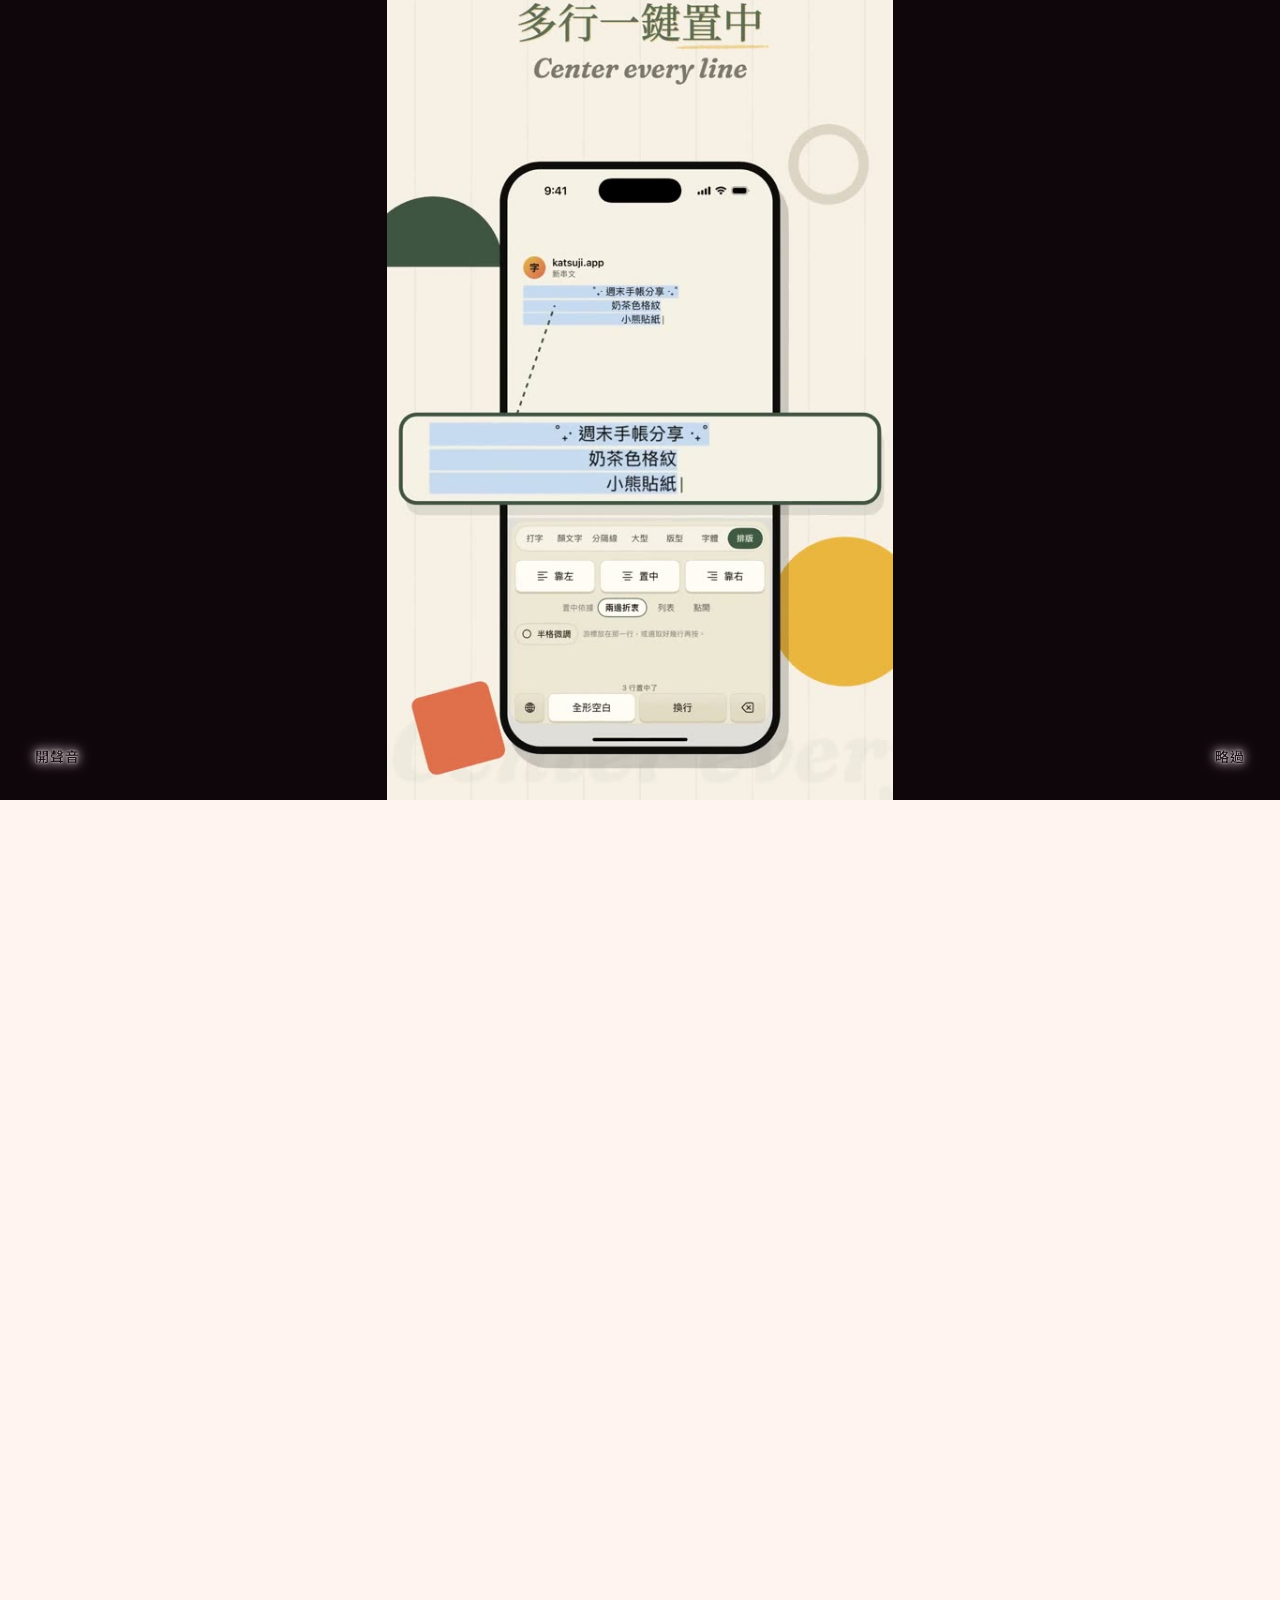
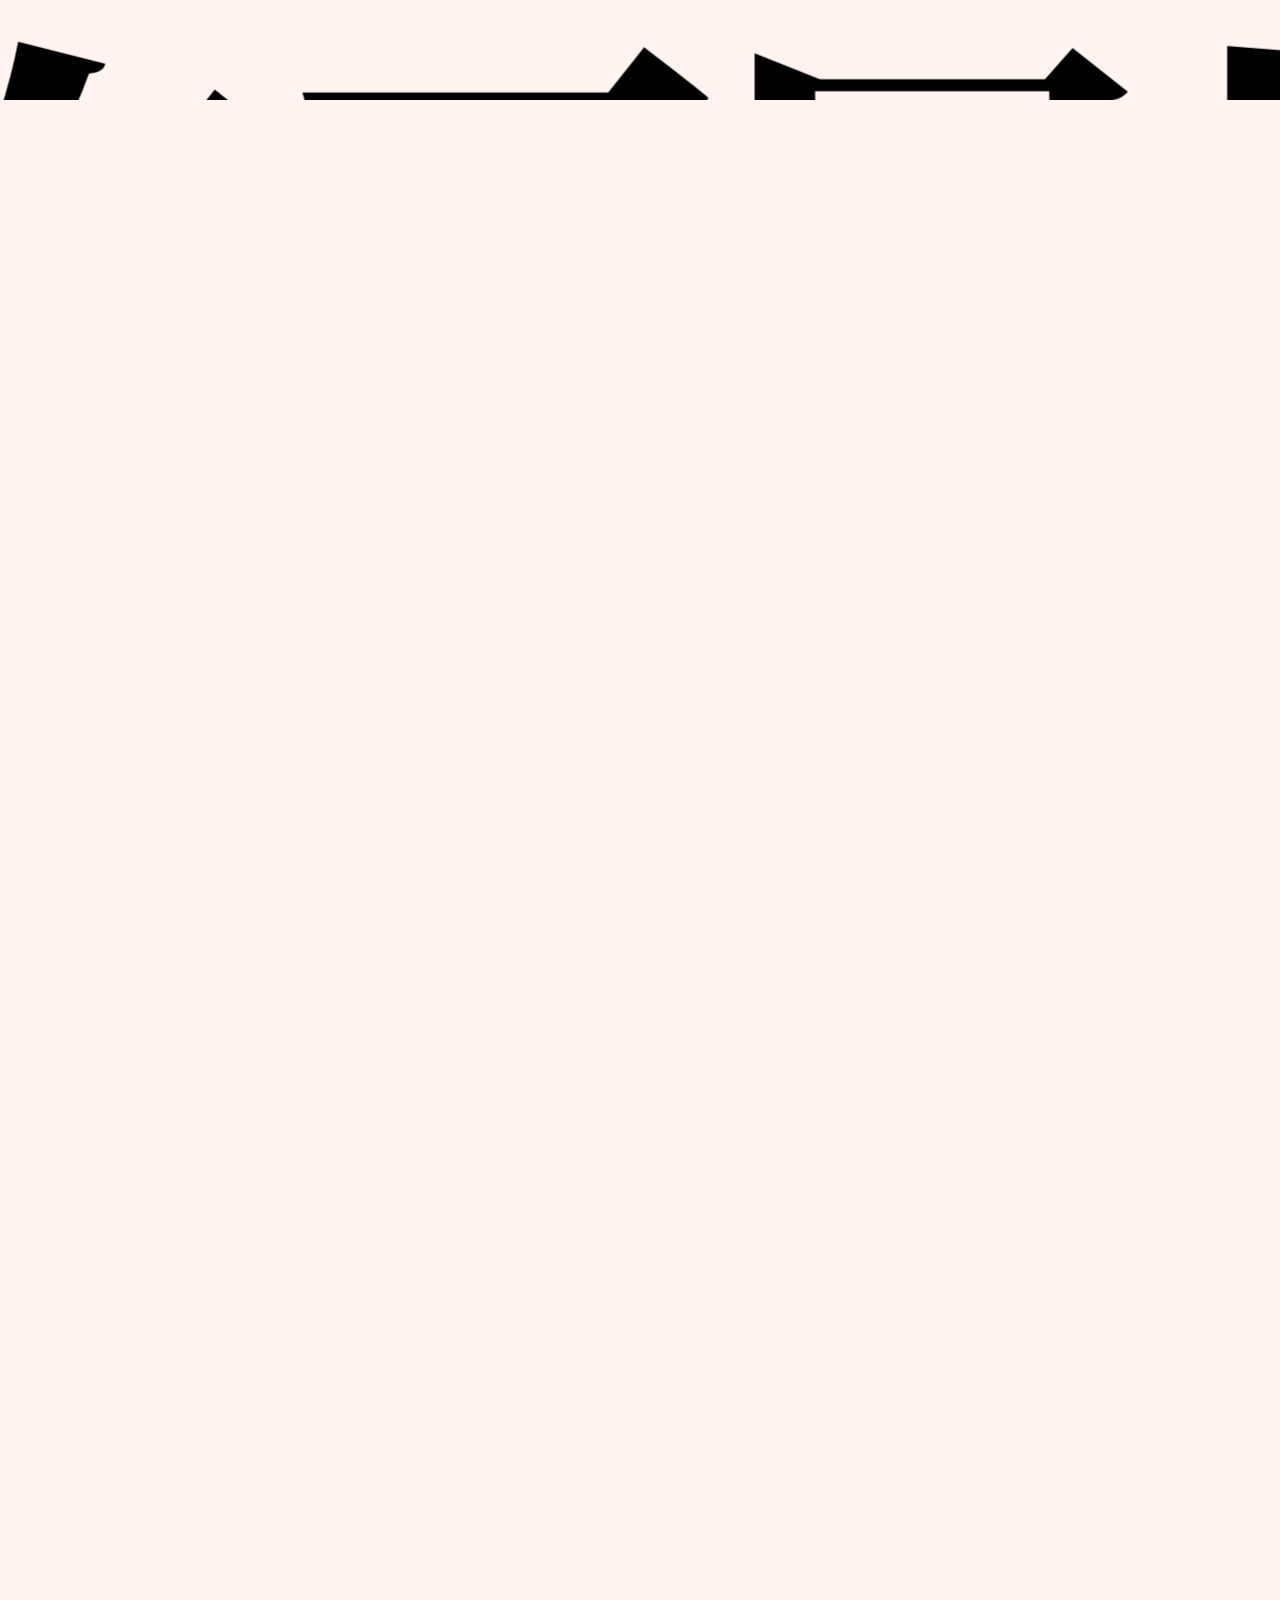
==== commit 3ca5cefe: "右下角的咖啡：在脆排版工具、或廣告被擋住時跳出來 - bmc.js：不能關；畫面中間落在 #threads 那段時跳出、離開收回；偵測到廣告被擋（誘餌格子被藏、adsbygoogle.js 沒載到）時" ====
--- a/index.html
+++ b/index.html
@@ -779,6 +779,8 @@
 
 </main>
 
+<!-- 右下角的咖啡（bmc.js）：在脆排版工具那一段、或廣告被擋住時跳出來，不能關 -->
+<a class="bmc-float" id="bmc-float" href="https://buymeacoffee.com/space.grapefruit_" target="_blank" rel="noopener" aria-label="請我喝一杯咖啡（Buy Me a Coffee）" tabindex="-1"><span class="bmc-tip">請我喝一杯咖啡 <span lang="und">( ˘▽˘)っ旦</span></span><span class="bmc-dot"><svg viewBox="0 0 24 24" aria-hidden="true"><path d="M20.216 6.415l-.132-.666c-.119-.598-.388-1.163-1.001-1.379-.197-.069-.42-.098-.57-.241-.152-.143-.196-.366-.231-.572-.065-.378-.125-.756-.192-1.133-.057-.325-.102-.69-.25-.987-.195-.4-.597-.634-.996-.788a5.723 5.723 0 00-.626-.194c-1-.263-2.05-.36-3.077-.416a25.834 25.834 0 00-3.7.062c-.915.083-1.88.184-2.75.5-.318.116-.646.256-.888.501-.297.302-.393.77-.177 1.146.154.267.415.456.692.58.36.162.737.284 1.123.366 1.075.238 2.189.331 3.287.37 1.218.05 2.437.01 3.65-.118.299-.033.598-.073.896-.119.352-.054.578-.513.474-.834-.124-.383-.457-.531-.834-.473-.466.074-.96.108-1.382.146-1.177.08-2.358.082-3.536.006a22.228 22.228 0 01-1.157-.107c-.086-.01-.18-.025-.258-.036-.243-.036-.484-.08-.724-.13-.111-.027-.111-.185 0-.212h.005c.277-.06.557-.108.838-.147h.002c.131-.009.263-.032.394-.048a25.076 25.076 0 013.426-.12c.674.019 1.347.067 2.017.144l.228.031c.267.04.533.088.798.145.392.085.895.113 1.07.542.055.137.08.288.111.431l.319 1.484a.237.237 0 01-.199.284h-.003c-.037.006-.075.01-.112.015a36.704 36.704 0 01-4.743.295 37.059 37.059 0 01-4.699-.304c-.14-.017-.293-.042-.417-.06-.326-.048-.649-.108-.973-.161-.393-.065-.768-.032-1.123.161-.29.16-.527.404-.675.701-.154.316-.199.66-.267 1-.069.34-.176.707-.135 1.056.087.753.613 1.365 1.37 1.502a39.69 39.69 0 0011.343.376.483.483 0 01.535.53l-.071.697-1.018 9.907c-.041.41-.047.832-.125 1.237-.122.637-.553 1.028-1.182 1.171-.577.131-1.165.2-1.756.205-.656.004-1.31-.025-1.966-.022-.699.004-1.556-.06-2.095-.58-.475-.458-.54-1.174-.605-1.793l-.731-7.013-.322-3.094c-.037-.351-.286-.695-.678-.678-.336.015-.718.3-.678.679l.228 2.185.949 9.112c.147 1.344 1.174 2.068 2.446 2.272.742.12 1.503.144 2.257.156.966.016 1.942.053 2.892-.122 1.408-.258 2.465-1.198 2.616-2.657.34-3.332.683-6.663 1.024-9.995l.215-2.087a.484.484 0 01.39-.426c.402-.078.787-.212 1.074-.518.455-.488.546-1.124.385-1.766zm-1.478.772c-.145.137-.363.201-.578.233-2.416.359-4.866.54-7.308.46-1.748-.06-3.477-.254-5.207-.498-.17-.024-.353-.055-.47-.18-.22-.236-.111-.71-.054-.995.052-.26.152-.609.463-.646.484-.057 1.046.148 1.526.22.577.088 1.156.159 1.737.212 2.48.226 5.002.19 7.472-.14.45-.06.899-.13 1.345-.21.399-.072.84-.206 1.08.206.166.281.188.657.162.974a.544.544 0 01-.169.364zm-6.159 3.9c-.862.37-1.84.788-3.109.788a5.884 5.884 0 01-1.569-.217l.877 9.004c.065.78.717 1.38 1.5 1.38 0 0 1.243.065 1.658.065.447 0 1.786-.065 1.786-.065.783 0 1.434-.6 1.499-1.38l.94-9.95a3.996 3.996 0 00-1.322-.238c-.826 0-1.491.284-2.26.613z"/></svg></span></a>
 <nav class="tabbar" aria-label="分頁">
   <a href="#hello"><svg viewBox="0 0 24 24"><circle cx="12" cy="12" r="7.5"/><path d="M4.5 9.5c5 2 10 2 15 0"/></svg><span>Lia</span></a>
   <a href="#threads"><svg viewBox="0 0 24 24"><rect x="3" y="7.5" width="18" height="9" rx="1.5"/><path d="M7 7.5v3.5M11 7.5v2.2M15 7.5v3.5M19 7.5v2.2"/></svg><span>脆排版</span></a>
@@ -856,5 +858,6 @@
 <script src="music.js?v=20261022c" defer></script>
 <script src="cursor.js?v=20261022c" defer></script>
 <script src="logo.js?v=20261022c" defer></script>
+<script src="bmc.js?v=20261022c" defer></script>
 </body>
 </html>
--- a/style.css
+++ b/style.css
@@ -1088,3 +1088,17 @@
 @media (prefers-reduced-motion:reduce){.loader.out{animation:ld-fade .4s forwards}@keyframes ld-fade{to{opacity:0}}}
 @media (min-width:720px){.loader{display:none!important}}
 
+/* ---------- 右下角的咖啡（bmc.js）。手機在底部分頁列上面 ---------- */
+.bmc-float{position:fixed;right:calc(18px + env(safe-area-inset-right,0px));bottom:calc(18px + var(--tab-h) + env(safe-area-inset-bottom,0px));z-index:18;display:flex;align-items:center;gap:8px;text-decoration:none;color:#0d0c22;
+  opacity:0;transform:translateY(16px) scale(.6);pointer-events:none;transition:opacity .3s,transform .45s cubic-bezier(.34,1.56,.64,1)}
+.bmc-float.show{opacity:1;transform:none;pointer-events:auto}
+.bmc-dot{width:52px;height:52px;flex:none;border-radius:50%;background:#FFDD00;display:grid;place-items:center;box-shadow:0 0 0 3px #fff,0 8px 20px -6px oklch(26% 0.045 335 / .45)}
+.bmc-dot svg{width:26px;height:26px;fill:#0d0c22}
+.bmc-float:hover .bmc-dot,.bmc-float:focus-visible .bmc-dot{animation:bmc-wig .5s ease-out}
+@keyframes bmc-wig{30%{transform:rotate(-10deg) scale(1.06)}60%{transform:rotate(7deg) scale(1.06)}}
+.bmc-tip{font:500 13px/1 var(--sans);white-space:nowrap;background:var(--card);color:var(--ink);border:1px solid var(--line-strong);border-radius:999px;padding:8px 12px;
+  opacity:0;transform:translateX(10px);transition:opacity .3s,transform .3s;pointer-events:none}
+.bmc-float.tip .bmc-tip,.bmc-float:hover .bmc-tip,.bmc-float:focus-visible .bmc-tip{opacity:1;transform:none}
+@media (max-width:1023px){.bmc-float{right:calc(14px + env(safe-area-inset-right,0px));bottom:calc(68px + var(--tab-h) + env(safe-area-inset-bottom,0px))}   /* 再往上一點，讓開脆排版工具底下那排分頁 */.bmc-dot{width:46px;height:46px}.bmc-dot svg{width:23px;height:23px}}
+@media (prefers-reduced-motion:reduce){.bmc-float{transition:opacity .2s}.bmc-float:hover .bmc-dot{animation:none}}
+
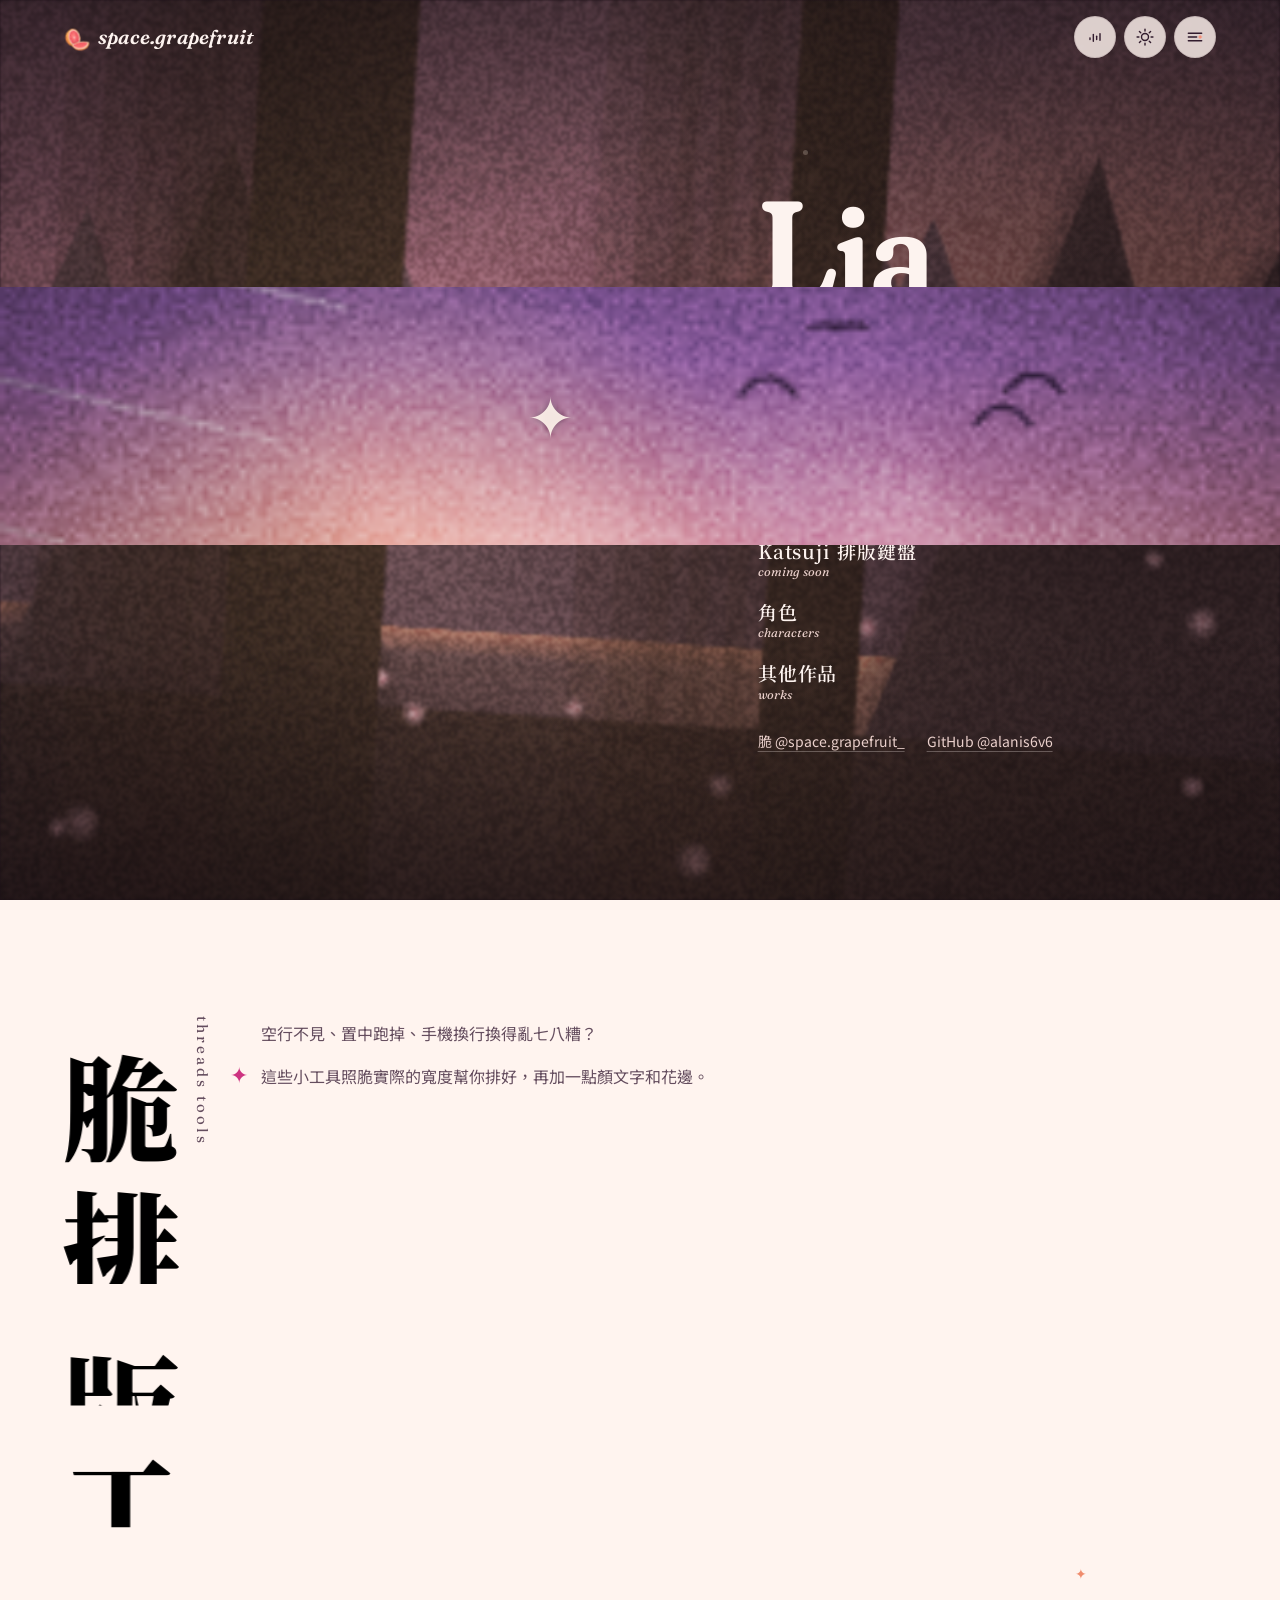
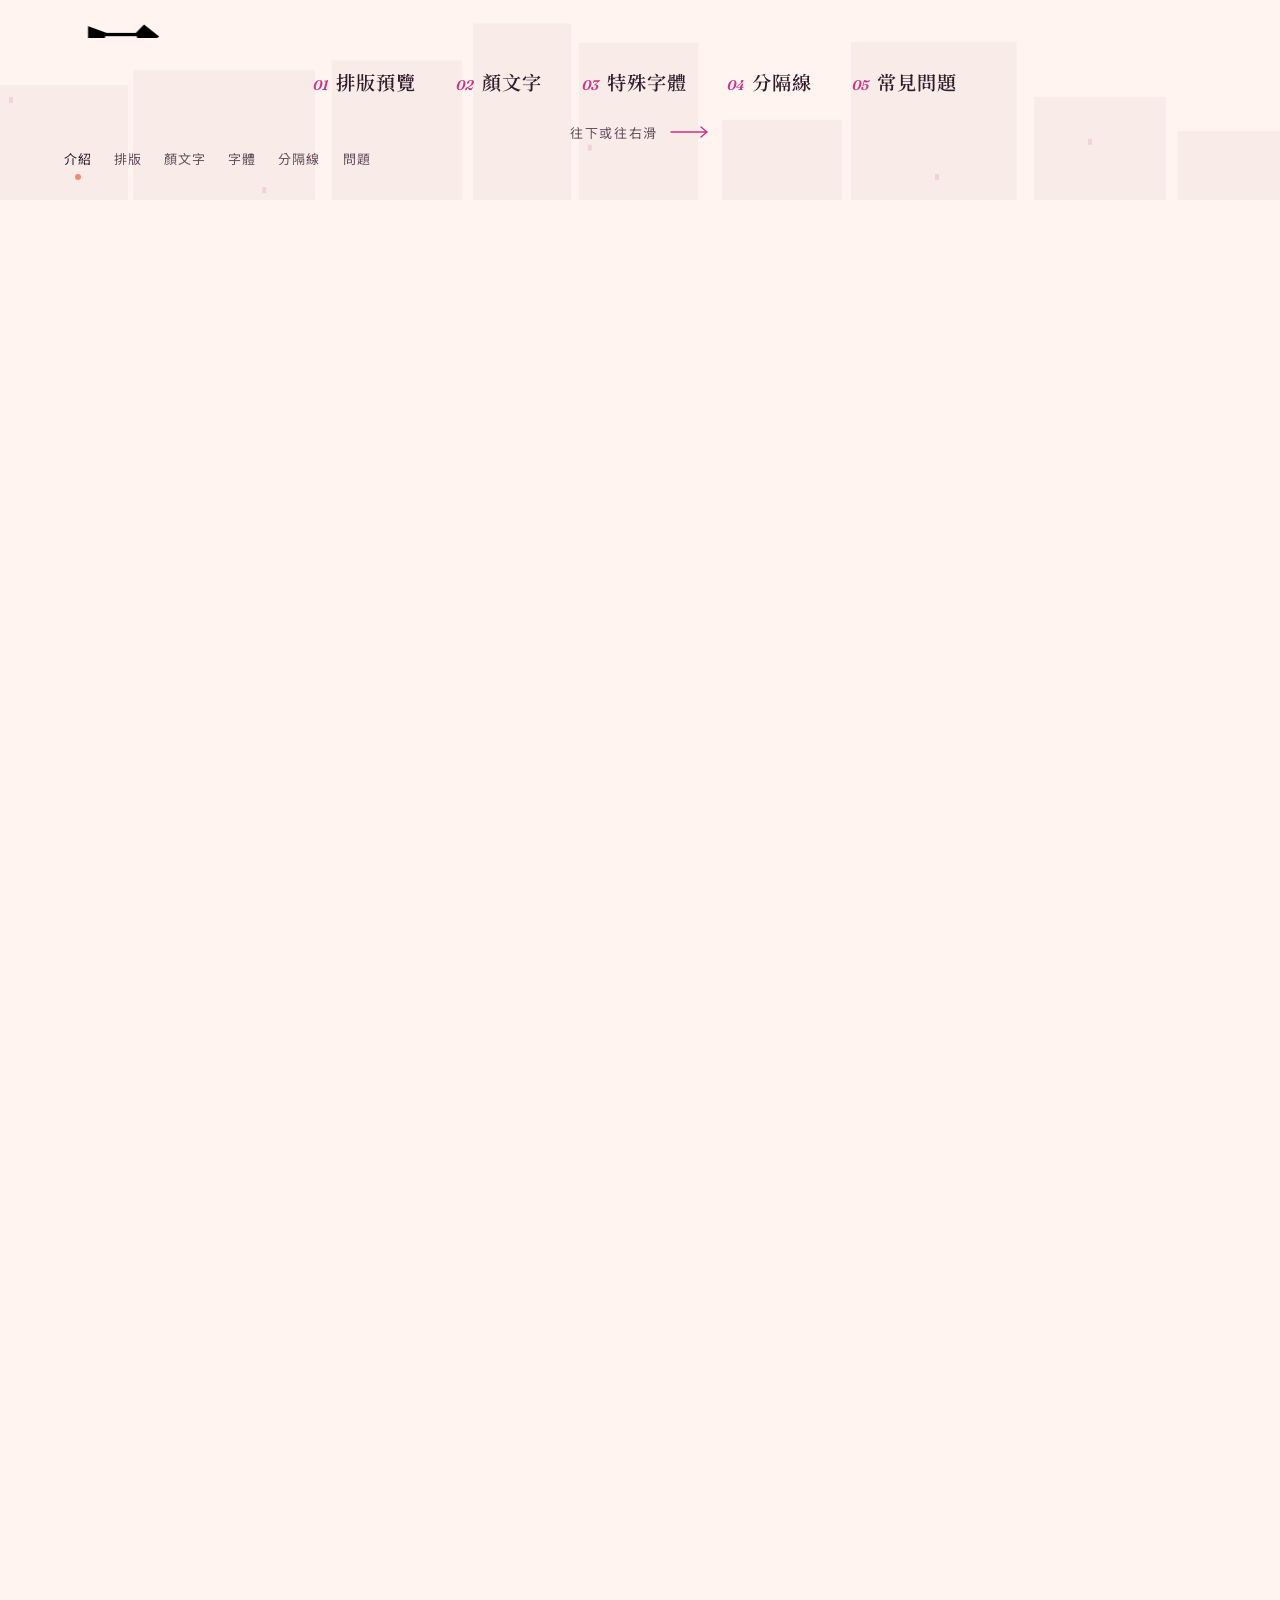
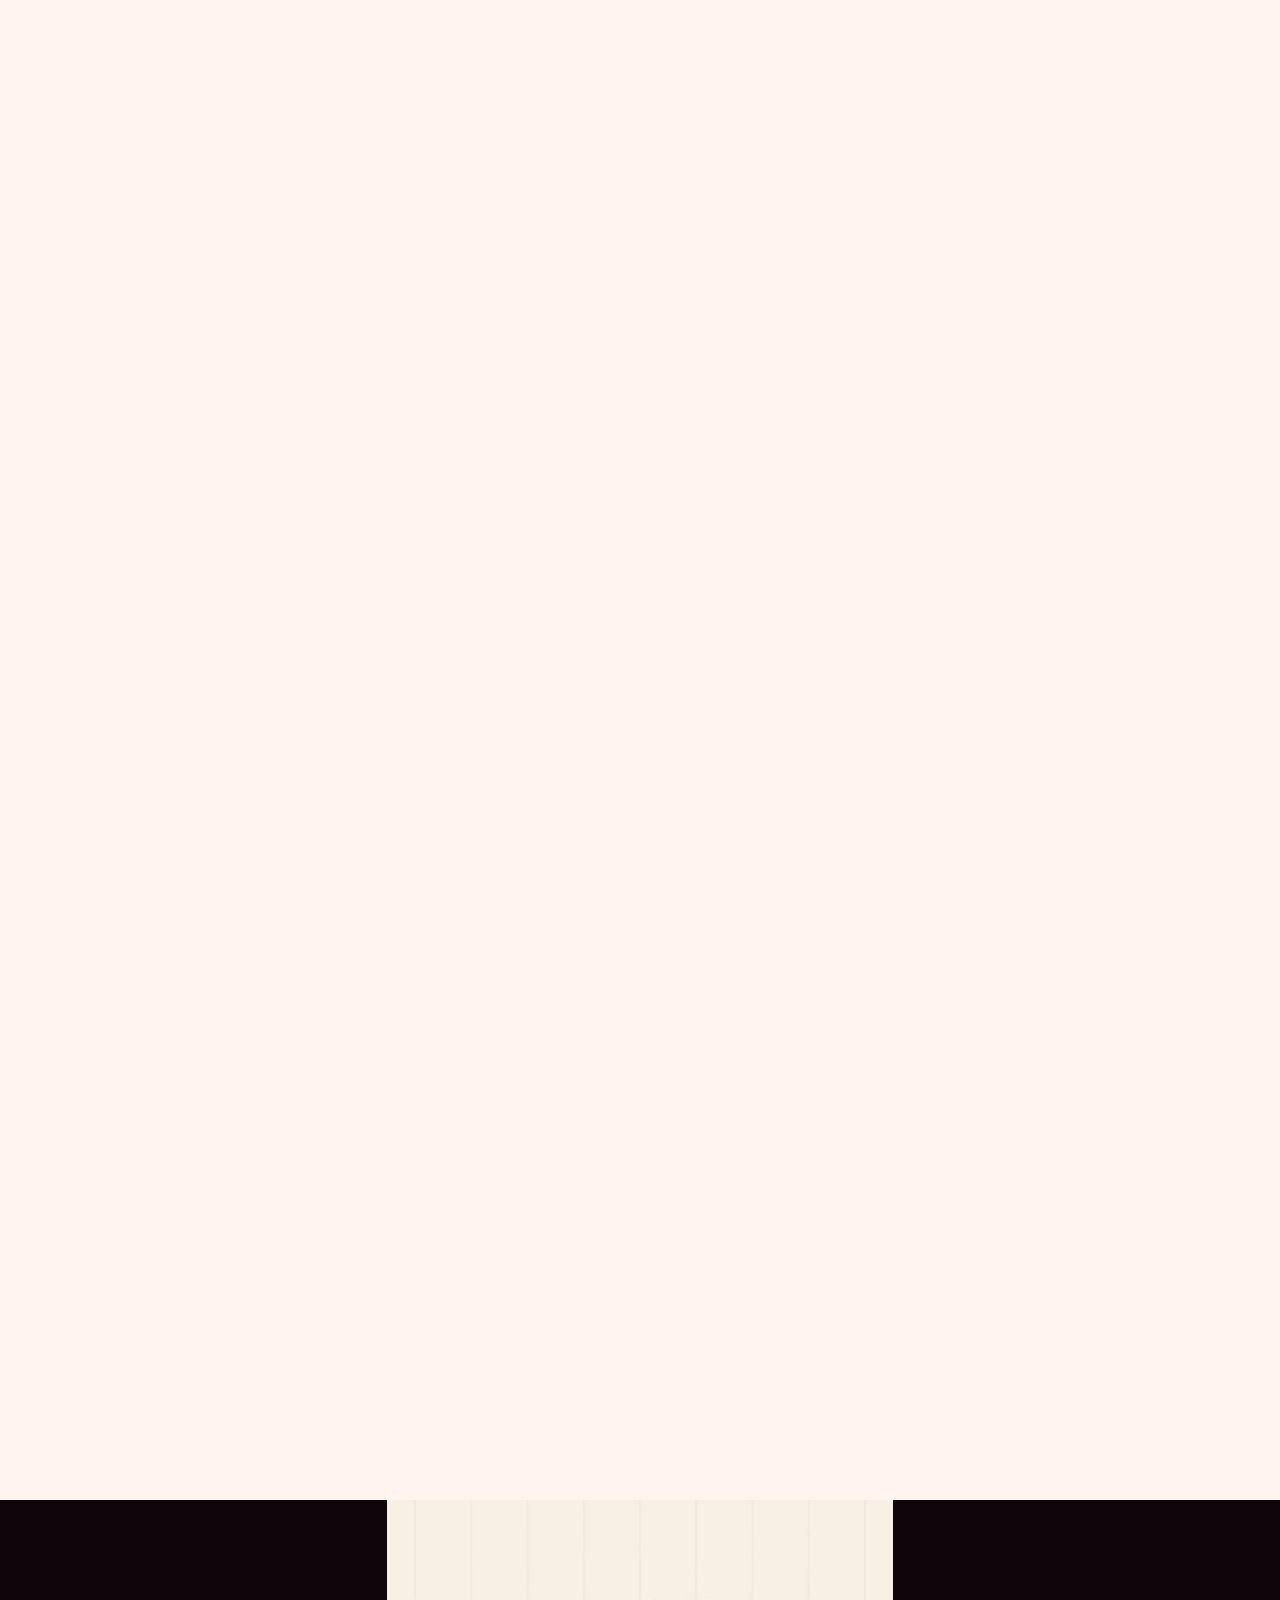
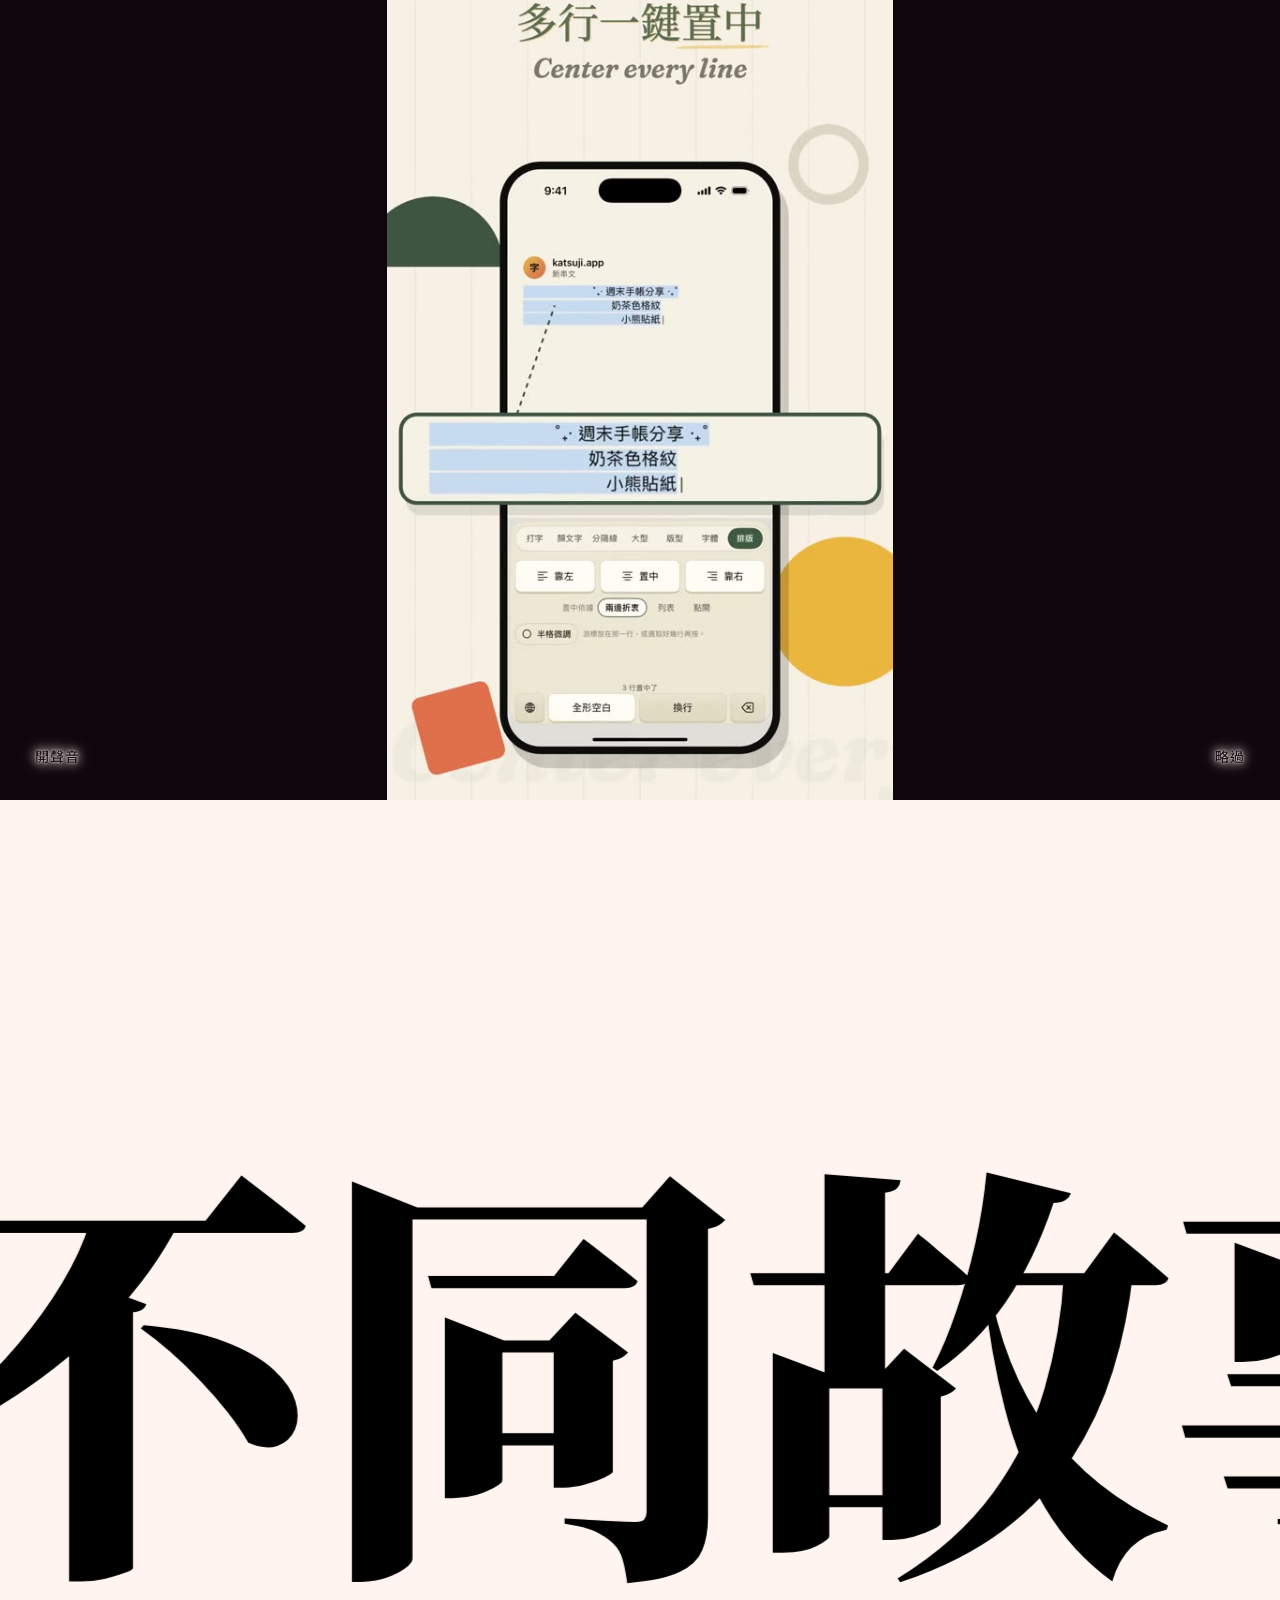
==== commit 8946fad1: "換版本號 ?v=20261022d（style.css 改了，已經上線的 c 會被快取） Co-Authored-By: Claude Opus 5.5 <noreply@anthropic.com>" ====
--- a/index.html
+++ b/index.html
@@ -20,7 +20,7 @@
 <link rel="preconnect" href="https://fonts.googleapis.com">
 <link rel="preconnect" href="https://fonts.gstatic.com" crossorigin>
 <link rel="stylesheet" href="https://fonts.googleapis.com/css2?family=Big+Shoulders+Display:wght@900&family=Fraunces:ital,opsz,wght@0,9..144,600;0,9..144,800;1,9..144,400;1,9..144,600&family=Noto+Sans+TC:wght@400;500;900&family=Noto+Serif+TC:wght@600;900&display=swap">
-<link rel="stylesheet" href="style.css?v=20261022c">
+<link rel="stylesheet" href="style.css?v=20261022d">
 <script>try{var t=localStorage.getItem('sg-theme');if(t==='day'||t==='night'){document.documentElement.dataset.theme=t;if(t==='night')document.querySelector('meta[name="theme-color"]').content='#1d1718'}}catch(e){}</script>
 <script type="application/ld+json">
 {
@@ -850,14 +850,14 @@
 </div>
 <iframe name="fb-google-frame" class="fb-frame" title="意見回饋送出用" hidden></iframe>
 
-<script src="loader.js?v=20261022c" defer></script>
-<script src="sfx.js?v=20261022c" defer></script>
-<script src="main.js?v=20261022c" defer></script>
-<script src="hero.js?v=20261022c" defer></script>
-<script src="characters.js?v=20261022c" defer></script>
-<script src="music.js?v=20261022c" defer></script>
-<script src="cursor.js?v=20261022c" defer></script>
-<script src="logo.js?v=20261022c" defer></script>
-<script src="bmc.js?v=20261022c" defer></script>
+<script src="loader.js?v=20261022d" defer></script>
+<script src="sfx.js?v=20261022d" defer></script>
+<script src="main.js?v=20261022d" defer></script>
+<script src="hero.js?v=20261022d" defer></script>
+<script src="characters.js?v=20261022d" defer></script>
+<script src="music.js?v=20261022d" defer></script>
+<script src="cursor.js?v=20261022d" defer></script>
+<script src="logo.js?v=20261022d" defer></script>
+<script src="bmc.js?v=20261022d" defer></script>
 </body>
 </html>
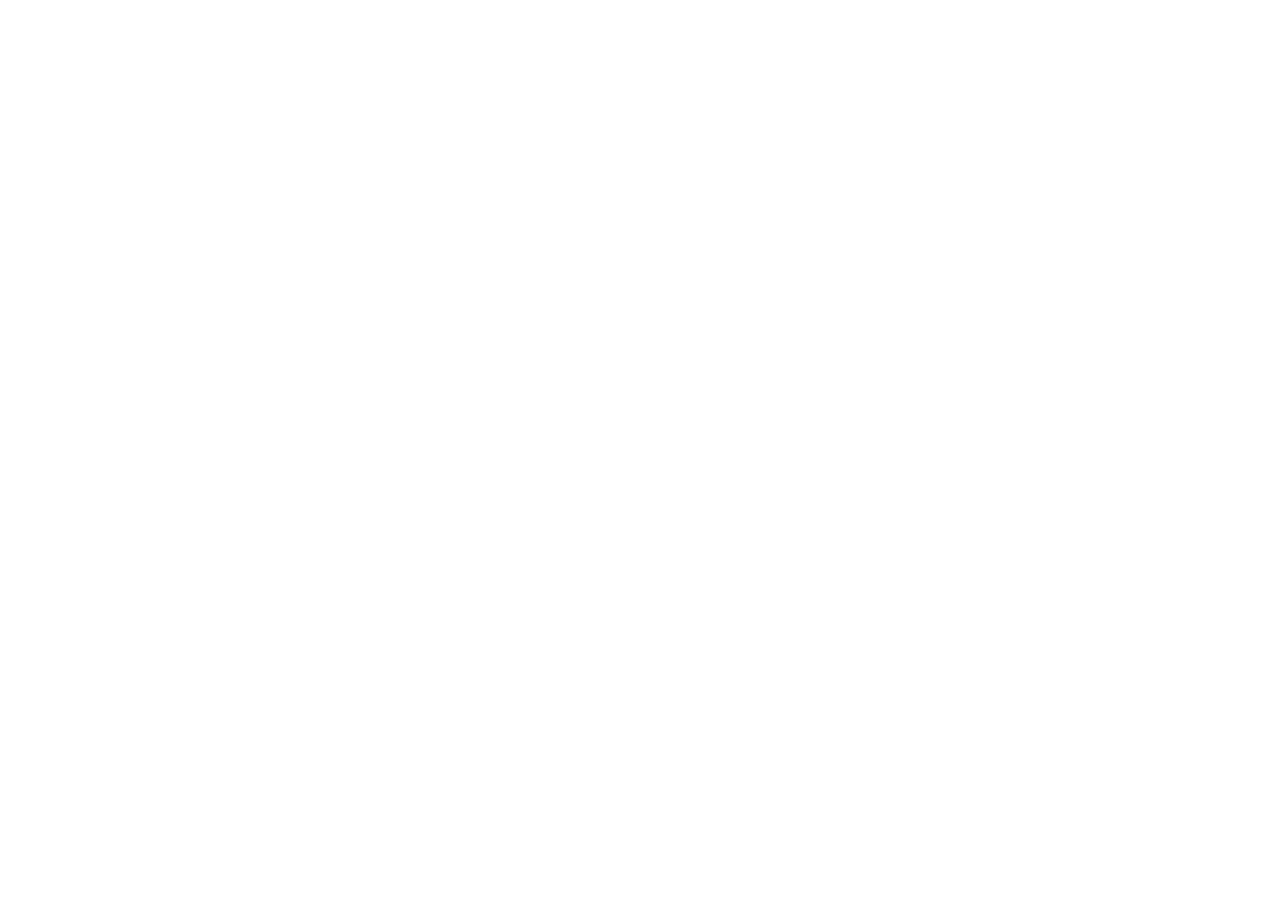
==== commit abff516d: "跳轉頁：舊首頁網址導向 spacegrapefruit.com" ====
--- a/index.html
+++ b/index.html
@@ -1,863 +1,16 @@
 <!doctype html>
-<html lang="zh-Hant-TW" data-theme="day">
+<html lang="zh-Hant">
 <head>
 <meta charset="utf-8">
-<meta name="viewport" content="width=device-width, initial-scale=1, viewport-fit=cover">
-<title>Lia｜space.grapefruit：脆（Threads）排版工具、顏文字與 Katsuji 鍵盤</title>
-<meta name="description" content="Lia（space.grapefruit）寫工具解決自己會卡到的地方：照脆實際寬度預覽排版的翠排版尺、可以換臉的顏文字、特殊字體、分隔線，還有正在做的 iPhone 排版鍵盤 Katsuji。免費、免登入。">
-<link rel="canonical" href="https://alanis6v6.github.io/">
-<meta name="theme-color" content="#fff6f1">
-<meta property="og:type" content="website">
-<meta property="og:site_name" content="space.grapefruit">
-<meta property="og:title" content="Lia｜space.grapefruit">
-<meta property="og:description" content="脆（Threads）排版工具、顏文字、特殊字體、分隔線，還有正在做的 iPhone 排版鍵盤 Katsuji。">
-<meta property="og:url" content="https://alanis6v6.github.io/">
-<meta property="og:image" content="https://alanis6v6.github.io/og.png">
-<meta property="og:locale" content="zh_TW">
-<meta name="twitter:card" content="summary_large_image">
-<link rel="icon" href="favicon.svg" type="image/svg+xml">
-<script async src="https://pagead2.googlesyndication.com/pagead/js/adsbygoogle.js?client=ca-pub-9004468743492022" crossorigin="anonymous"></script>
-<link rel="preconnect" href="https://fonts.googleapis.com">
-<link rel="preconnect" href="https://fonts.gstatic.com" crossorigin>
-<link rel="stylesheet" href="https://fonts.googleapis.com/css2?family=Big+Shoulders+Display:wght@900&family=Fraunces:ital,opsz,wght@0,9..144,600;0,9..144,800;1,9..144,400;1,9..144,600&family=Noto+Sans+TC:wght@400;500;900&family=Noto+Serif+TC:wght@600;900&display=swap">
-<link rel="stylesheet" href="style.css?v=20261022d">
-<script>try{var t=localStorage.getItem('sg-theme');if(t==='day'||t==='night'){document.documentElement.dataset.theme=t;if(t==='night')document.querySelector('meta[name="theme-color"]').content='#1d1718'}}catch(e){}</script>
-<script type="application/ld+json">
-{
-  "@context": "https://schema.org",
-  "@graph": [
-    {
-      "@type": "WebSite",
-      "@id": "https://alanis6v6.github.io/#site",
-      "name": "space.grapefruit",
-      "url": "https://alanis6v6.github.io/",
-      "inLanguage": "zh-Hant-TW",
-      "description": "Lia 的個人網站：脆（Threads）排版工具、顏文字、特殊字體、分隔線與 iPhone 排版鍵盤 Katsuji。",
-      "publisher": {"@id": "https://alanis6v6.github.io/#lia"}
-    },
-    {
-      "@type": "Person",
-      "@id": "https://alanis6v6.github.io/#lia",
-      "name": "Lia",
-      "alternateName": "space.grapefruit",
-      "url": "https://alanis6v6.github.io/",
-      "sameAs": ["https://www.threads.com/@space.grapefruit_", "https://github.com/alanis6v6"]
-    },
-    {
-      "@type": "ItemList",
-      "name": "space.grapefruit 的工具",
-      "itemListElement": [
-        {"@type": "ListItem", "position": 1, "name": "翠排版尺", "url": "https://alanis6v6.github.io/threads-ruler/"},
-        {"@type": "ListItem", "position": 2, "name": "顏文字大全", "url": "https://alanis6v6.github.io/threads-ruler/kaomoji/"},
-        {"@type": "ListItem", "position": 3, "name": "特殊字體產生器", "url": "https://alanis6v6.github.io/threads-ruler/fonts/"},
-        {"@type": "ListItem", "position": 4, "name": "可愛分隔線", "url": "https://alanis6v6.github.io/threads-ruler/dividers/"}
-      ]
-    },
-    {
-      "@type": "FAQPage",
-      "mainEntity": [
-        {"@type": "Question", "name": "為什麼脆的空行會不見？", "acceptedAnswer": {"@type": "Answer", "text": "脆會把段落之間的空行縮掉，也會刪掉行首和連續的半形空白。用翠排版尺複製時，會把空白行換成脆保留的點字空白、把半形空白換成全形空白，貼上後就照你排的樣子顯示。"}},
-        {"@type": "Question", "name": "脆的貼文怎麼置中？", "acceptedAnswer": {"@type": "Answer", "text": "脆本身沒有置中功能，做法是在每一行前面補全形空白。在翠排版尺選取文字按「置中」，它會照脆實際的文字寬度算好要補幾格。串文列表和點開貼文的寬度不同，預設取兩者中間，兩種畫面看起來都接近置中。"}},
-        {"@type": "Question", "name": "脆一行可以打幾個字？", "acceptedAnswer": {"@type": "Answer", "text": "電腦版網頁的串文列表一行大約 36 個中文字，點開那則大約 39 個字；iPhone 的脆 App 列表一行約 21 個字，點開約 24 個字。英文、符號和中文的寬度不一樣，實際字數會跟著變。"}},
-        {"@type": "Question", "name": "要付費或登入嗎？文字會被上傳嗎？", "acceptedAnswer": {"@type": "Answer", "text": "免費、不用登入。你打的字和草稿只存在自己的瀏覽器裡，不會傳到任何伺服器。"}}
-      ]
-    }
-  ]
-}
-</script>
+<title>網站搬家了 → spacegrapefruit.com</title>
+<meta name="viewport" content="width=device-width, initial-scale=1">
+<meta name="robots" content="noindex">
+<link rel="canonical" href="https://spacegrapefruit.com/">
+<meta http-equiv="refresh" content="3;url=https://spacegrapefruit.com/">
+<script>location.replace('https://spacegrapefruit.com' + location.pathname + location.search + location.hash);</script>
 </head>
 <body>
-<!-- 手機版的載入動畫（loader.js）：潮點聚集到 100% → 星球落地切開 → 往上滑走。這個分頁第一次打開才播 -->
-<script>(function(){var s='';try{s=sessionStorage.getItem('sg-loaded')}catch(e){}if(innerWidth<720&&s!=='1'){document.documentElement.classList.add('is-loading');setTimeout(function(){var l=document.getElementById('loader');if(l)l.remove();document.documentElement.classList.remove('is-loading')},9000)}})()</script>
-<div class="loader" id="loader" aria-hidden="true"><canvas></canvas><div class="ld-num"><span>0</span><small>loading</small></div><div class="ld-logo"><i>space.grapefruit</i></div></div>
-<a class="skip" href="#main">跳到內容</a>
-
-<header class="top">
-  <a class="mark" href="#hello" aria-label="space.grapefruit 回到第一頁"><svg class="gf mark-logo" viewBox="-6 -6 112 112" aria-hidden="true" focusable="false"><defs> <radialGradient id="gf-gFlesh" cx="45%" cy="40%" r="65%"><stop offset="0" stop-color="#ff7672"/><stop offset=".75" stop-color="#ec4a58"/><stop offset="1" stop-color="#dc4254"/></radialGradient> <radialGradient id="gf-gPith" cx="50%" cy="50%" r="50%"><stop offset=".82" stop-color="#ffe6dc"/><stop offset="1" stop-color="#fbd0b4"/></radialGradient> <radialGradient id="gf-gRind" cx="70%" cy="30%" r="90%"><stop offset="0" stop-color="#ffc774"/><stop offset=".55" stop-color="#f39a4e"/><stop offset="1" stop-color="#d9672f"/></radialGradient> <clipPath id="gf-cPlanet"><circle cx="50" cy="54" r="34"/></clipPath> <clipPath id="gf-cRingBack"><rect x="-20" y="-20" width="140" height="74"/></clipPath> <clipPath id="gf-cRingFront"><rect x="-20" y="54" width="140" height="80"/></clipPath> <radialGradient id="gf-gShade" cx="34%" cy="30%" r="78%"><stop offset="0" stop-color="#fff" stop-opacity=".28"/><stop offset=".45" stop-color="#fff" stop-opacity="0"/><stop offset=".78" stop-color="#140d33" stop-opacity=".25"/><stop offset="1" stop-color="#140d33" stop-opacity=".6"/></radialGradient> <pattern id="gf-pBands" patternUnits="userSpaceOnUse" width="80" height="24" patternTransform="rotate(-16)"><rect width="80" height="24" fill="#6a55b8"/><rect y="0" width="80" height="6" fill="#806ace"/><rect y="7" width="80" height="4" fill="#c4a3df" opacity=".7"/><rect y="12" width="80" height="4" fill="#5b47a5"/><rect y="17" width="80" height="5" fill="#dcb0d3" opacity=".55"/></pattern> <radialGradient id="gf-gPlanet" cx="32%" cy="30%" r="80%"><stop offset="0" stop-color="#9b86e0"/><stop offset=".55" stop-color="#4f3e93"/><stop offset="1" stop-color="#241c4e"/></radialGradient> <linearGradient id="gf-gWedge" x1="0" y1="0" x2="0" y2="1"><stop offset="0" stop-color="#f2505d"/><stop offset="1" stop-color="#ff7a74"/></linearGradient> </defs><ellipse class="shadow" cx="44" cy="90" rx="26" ry="3.6" fill="#3a2a5a"/><ellipse class="wshadow" cx="70" cy="93" rx="22" ry="3" fill="#3a2a5a"/><g class="stars"><g class="st" style="--dx:-34px;--dy:-30px;--s:1.00;animation-delay:0.00s"><path d="M0 -4 L1.1 -1.1 4 0 1.1 1.1 0 4 -1.1 1.1 -4 0 -1.1 -1.1z" fill="#ffd66e" stroke="#fff" stroke-width=".5"/></g><g class="st" style="--dx:-22px;--dy:-42px;--s:0.80;animation-delay:0.01s"><path d="M0 -4 L1.1 -1.1 4 0 1.1 1.1 0 4 -1.1 1.1 -4 0 -1.1 -1.1z" fill="#ffd66e" stroke="#fff" stroke-width=".5"/></g><g class="st" style="--dx:-44px;--dy:-14px;--s:0.70;animation-delay:0.02s"><path d="M0 -4 L1.1 -1.1 4 0 1.1 1.1 0 4 -1.1 1.1 -4 0 -1.1 -1.1z" fill="#ffd66e" stroke="#fff" stroke-width=".5"/></g><g class="st" style="--dx:34px;--dy:-32px;--s:1.00;animation-delay:0.00s"><path d="M0 -4 L1.1 -1.1 4 0 1.1 1.1 0 4 -1.1 1.1 -4 0 -1.1 -1.1z" fill="#ffd66e" stroke="#fff" stroke-width=".5"/></g><g class="st" style="--dx:24px;--dy:-44px;--s:0.75;animation-delay:0.01s"><path d="M0 -4 L1.1 -1.1 4 0 1.1 1.1 0 4 -1.1 1.1 -4 0 -1.1 -1.1z" fill="#ffd66e" stroke="#fff" stroke-width=".5"/></g><g class="st" style="--dx:46px;--dy:-16px;--s:0.70;animation-delay:0.02s"><path d="M0 -4 L1.1 -1.1 4 0 1.1 1.1 0 4 -1.1 1.1 -4 0 -1.1 -1.1z" fill="#ffd66e" stroke="#fff" stroke-width=".5"/></g><g class="st" style="--dx:-10px;--dy:-50px;--s:0.60;animation-delay:0.03s"><path d="M0 -4 L1.1 -1.1 4 0 1.1 1.1 0 4 -1.1 1.1 -4 0 -1.1 -1.1z" fill="#ffd66e" stroke="#fff" stroke-width=".5"/></g><g class="st" style="--dx:12px;--dy:-48px;--s:0.65;animation-delay:0.03s"><path d="M0 -4 L1.1 -1.1 4 0 1.1 1.1 0 4 -1.1 1.1 -4 0 -1.1 -1.1z" fill="#ffd66e" stroke="#fff" stroke-width=".5"/></g></g><g class="bounce"><g class="squash"><g class="halfL"><g transform="translate(47 52) rotate(-14)"><path d="M0 -33 A33 33 0 0 0 0 33 Z" fill="url(#gf-gRind)"/><g class="skin"><path d="M0 -33 A33 33 0 0 0 0 33 Z" fill="url(#gf-pBands)"/><path d="M0 -33 A33 33 0 0 0 0 33 Z" fill="url(#gf-gShade)"/></g><g class="face"><g transform="scale(.74 1.1)"><circle r="30" fill="#f2944a"/><circle r="28.6" fill="url(#gf-gPith)"/><circle r="24.2" fill="url(#gf-gFlesh)"/><ellipse cx="-4.6" cy="9.1" rx="1.2" ry=".5" transform="rotate(116 -4.6 9.1)" fill="#d8394c" opacity=".55"/><ellipse cx="3.7" cy="-7.7" rx="1.3" ry=".5" transform="rotate(295 3.7 -7.7)" fill="#d8394c" opacity=".55"/><ellipse cx="-6.6" cy="-0.3" rx="1.6" ry=".5" transform="rotate(182 -6.6 -0.3)" fill="#ff8f86" opacity=".55"/><ellipse cx="1.0" cy="17.8" rx="2.0" ry=".5" transform="rotate(86 1.0 17.8)" fill="#ff8f86" opacity=".55"/><ellipse cx="8.5" cy="8.4" rx="1.8" ry=".5" transform="rotate(44 8.5 8.4)" fill="#d8394c" opacity=".55"/><ellipse cx="17.0" cy="7.0" rx="2.2" ry=".5" transform="rotate(22 17.0 7.0)" fill="#ff8f86" opacity=".55"/><ellipse cx="21.0" cy="6.3" rx="1.6" ry=".5" transform="rotate(16 21.0 6.3)" fill="#ff8f86" opacity=".55"/><ellipse cx="-17.5" cy="-4.6" rx="2.0" ry=".5" transform="rotate(194 -17.5 -4.6)" fill="#d8394c" opacity=".55"/><ellipse cx="7.7" cy="16.6" rx="1.4" ry=".5" transform="rotate(65 7.7 16.6)" fill="#d8394c" opacity=".55"/><ellipse cx="16.5" cy="11.6" rx="1.3" ry=".5" transform="rotate(35 16.5 11.6)" fill="#d8394c" opacity=".55"/><ellipse cx="5.4" cy="18.9" rx="2.0" ry=".5" transform="rotate(74 5.4 18.9)" fill="#ff8f86" opacity=".55"/><ellipse cx="-22.2" cy="4.9" rx="1.5" ry=".5" transform="rotate(167 -22.2 4.9)" fill="#ff8f86" opacity=".55"/><ellipse cx="5.5" cy="-19.2" rx="1.3" ry=".5" transform="rotate(285 5.5 -19.2)" fill="#ff8f86" opacity=".55"/><ellipse cx="-5.3" cy="16.1" rx="1.9" ry=".5" transform="rotate(108 -5.3 16.1)" fill="#ff8f86" opacity=".55"/><ellipse cx="-5.5" cy="22.7" rx="1.7" ry=".5" transform="rotate(103 -5.5 22.7)" fill="#ff8f86" opacity=".55"/><ellipse cx="7.3" cy="12.4" rx="1.6" ry=".5" transform="rotate(59 7.3 12.4)" fill="#ff8f86" opacity=".55"/><ellipse cx="7.8" cy="-1.9" rx="1.8" ry=".5" transform="rotate(346 7.8 -1.9)" fill="#d8394c" opacity=".55"/><ellipse cx="9.8" cy="-9.7" rx="1.6" ry=".5" transform="rotate(315 9.8 -9.7)" fill="#d8394c" opacity=".55"/><ellipse cx="-21.2" cy="0.4" rx="2.0" ry=".5" transform="rotate(178 -21.2 0.4)" fill="#ff8f86" opacity=".55"/><ellipse cx="15.6" cy="-5.7" rx="1.3" ry=".5" transform="rotate(340 15.6 -5.7)" fill="#d8394c" opacity=".55"/><ellipse cx="-1.6" cy="-13.6" rx="2.2" ry=".5" transform="rotate(263 -1.6 -13.6)" fill="#d8394c" opacity=".55"/><ellipse cx="5.8" cy="-11.9" rx="2.1" ry=".5" transform="rotate(295 5.8 -11.9)" fill="#ff8f86" opacity=".55"/><ellipse cx="-13.1" cy="18.8" rx="1.4" ry=".5" transform="rotate(124 -13.1 18.8)" fill="#ff8f86" opacity=".55"/><ellipse cx="5.5" cy="5.0" rx="1.3" ry=".5" transform="rotate(42 5.5 5.0)" fill="#ff8f86" opacity=".55"/><ellipse cx="0.2" cy="15.2" rx="1.3" ry=".5" transform="rotate(89 0.2 15.2)" fill="#ff8f86" opacity=".55"/><ellipse cx="-16.9" cy="5.6" rx="2.0" ry=".5" transform="rotate(161 -16.9 5.6)" fill="#ff8f86" opacity=".55"/><ellipse cx="8.6" cy="-9.9" rx="2.2" ry=".5" transform="rotate(311 8.6 -9.9)" fill="#ff8f86" opacity=".55"/><path d="M1.5 0.1 Q12.0 -0.2 24.2 1.1" fill="none" stroke="#ffd9d2" stroke-width="1" opacity=".85"/><path d="M1.3 0.7 Q11.5 3.5 21.2 11.7" fill="none" stroke="#ffd9d2" stroke-width="1" opacity=".85"/><path d="M0.7 1.3 Q5.0 10.9 11.9 21.1" fill="none" stroke="#ffd9d2" stroke-width="1" opacity=".85"/><path d="M-0.0 1.5 Q-2.3 11.8 -0.6 24.2" fill="none" stroke="#ffd9d2" stroke-width="1" opacity=".85"/><path d="M-0.9 1.2 Q-6.1 10.4 -14.4 19.4" fill="none" stroke="#ffd9d2" stroke-width="1" opacity=".85"/><path d="M-1.4 0.5 Q-11.3 4.2 -22.6 8.8" fill="none" stroke="#ffd9d2" stroke-width="1" opacity=".85"/><path d="M-1.4 -0.5 Q-11.7 -2.6 -23.0 -7.4" fill="none" stroke="#ffd9d2" stroke-width="1" opacity=".85"/><path d="M-1.1 -1.0 Q-7.0 -9.7 -17.4 -16.8" fill="none" stroke="#ffd9d2" stroke-width="1" opacity=".85"/><path d="M-0.1 -1.5 Q0.5 -12.0 -0.8 -24.2" fill="none" stroke="#ffd9d2" stroke-width="1" opacity=".85"/><path d="M0.7 -1.3 Q5.4 -10.7 11.3 -21.4" fill="none" stroke="#ffd9d2" stroke-width="1" opacity=".85"/><path d="M1.3 -0.7 Q11.6 -3.0 21.4 -11.2" fill="none" stroke="#ffd9d2" stroke-width="1" opacity=".85"/><polygon points="4.4,0.0 1.6,0.8 2.4,3.1 0.4,1.6 -0.9,4.0 -1.0,1.3 -3.2,1.5 -2.1,0.0 -3.6,-1.7 -0.9,-1.1 -1.0,-4.2 0.3,-1.4 2.6,-3.3 1.6,-0.8" fill="#fff4ec"/></g></g></g><circle class="dust" style="--dx:-6px;--dy:-14px;animation-delay:0.00s" cx="20" cy="40" r="1.3" fill="#d9ccff"/><circle class="dust" style="--dx:-10px;--dy:-6px;animation-delay:0.06s" cx="16" cy="58" r="1.3" fill="#d9ccff"/><circle class="dust" style="--dx:-4px;--dy:-16px;animation-delay:0.12s" cx="24" cy="74" r="1.3" fill="#d9ccff"/><circle class="dust" style="--dx:-8px;--dy:-10px;animation-delay:0.04s" cx="30" cy="28" r="1.3" fill="#d9ccff"/></g><g class="sphere"><g class="ringwrap" transform="rotate(-16 50 54)"><g class="ringB"><ellipse cx="50" cy="54" rx="56.0" ry="14.6" fill="none" stroke="#e9ddff" stroke-width="2.2" opacity="0.90" clip-path="url(#gf-cRingBack)"/><ellipse cx="50" cy="54" rx="52.5" ry="13.7" fill="none" stroke="#c7b3f2" stroke-width="3.2" opacity="0.95" clip-path="url(#gf-cRingBack)"/><ellipse cx="50" cy="54" rx="47.6" ry="12.4" fill="none" stroke="#f2e8ff" stroke-width="1.6" opacity="0.85" clip-path="url(#gf-cRingBack)"/><ellipse cx="50" cy="54" rx="45.0" ry="11.7" fill="none" stroke="#a993e0" stroke-width="2.0" opacity="0.90" clip-path="url(#gf-cRingBack)"/></g></g><g class="planet"><circle cx="50" cy="54" r="34" fill="#6a55b8"/><g clip-path="url(#gf-cPlanet)"><g transform="rotate(-16 50 54)"><path d="M10 24.0 Q50 18.7 90 24.0 L90 31.0 Q50 25.7 10 31.0 Z" fill="#8e78d8" opacity=".85"/><path d="M10 33.0 Q50 29.3 90 33.0 L90 38.0 Q50 34.3 10 38.0 Z" fill="#c9a8e8" opacity=".85"/><path d="M10 40.0 Q50 37.5 90 40.0 L90 44.0 Q50 41.5 10 44.0 Z" fill="#5c47a6" opacity=".85"/><path d="M10 47.0 Q50 45.8 90 47.0 L90 53.0 Q50 51.8 10 53.0 Z" fill="#e3b7d9" opacity=".85"/><path d="M10 55.0 Q50 55.2 90 55.0 L90 59.0 Q50 59.2 10 59.0 Z" fill="#7b63c4" opacity=".85"/><path d="M10 61.0 Q50 62.2 90 61.0 L90 68.0 Q50 69.2 10 68.0 Z" fill="#f0c2cf" opacity=".85"/><path d="M10 69.0 Q50 71.6 90 69.0 L90 73.0 Q50 75.6 10 73.0 Z" fill="#5a449f" opacity=".85"/><path d="M10 75.0 Q50 78.7 90 75.0 L90 81.0 Q50 84.7 10 81.0 Z" fill="#a68ade" opacity=".85"/><path d="M10 83.0 Q50 88.1 90 83.0 L90 91.0 Q50 96.1 10 91.0 Z" fill="#463585" opacity=".85"/><ellipse cx="60" cy="63" rx="6.5" ry="3.4" fill="#ef8fa8"/><ellipse cx="60" cy="63" rx="3.6" ry="1.7" fill="#f7b9c6"/></g><g transform="rotate(-16 50 54)"><ellipse cx="50" cy="54" rx="52" ry="13.5" fill="none" stroke="#2a1f55" stroke-width="3" opacity=".35" transform="translate(0 -4)"/></g></g><circle cx="50" cy="54" r="34" fill="url(#gf-gShade)"/><circle cx="50" cy="54" r="33.4" fill="none" stroke="#cdb8ff" stroke-width="1.2" opacity=".55"/></g><g class="ringwrap" transform="rotate(-16 50 54)"><g class="ringF"><ellipse cx="50" cy="54" rx="56.0" ry="14.6" fill="none" stroke="#e9ddff" stroke-width="2.2" opacity="0.90" clip-path="url(#gf-cRingFront)"/><ellipse cx="50" cy="54" rx="52.5" ry="13.7" fill="none" stroke="#c7b3f2" stroke-width="3.2" opacity="0.95" clip-path="url(#gf-cRingFront)"/><ellipse cx="50" cy="54" rx="47.6" ry="12.4" fill="none" stroke="#f2e8ff" stroke-width="1.6" opacity="0.85" clip-path="url(#gf-cRingFront)"/><ellipse cx="50" cy="54" rx="45.0" ry="11.7" fill="none" stroke="#a993e0" stroke-width="2.0" opacity="0.90" clip-path="url(#gf-cRingFront)"/></g></g></g></g></g><g class="wedge"><g transform="translate(70 74) rotate(-8) scale(.92)"><path d="M-34.0 0 Q0 -10.0 34.0 0 A34.0 26.0 0 0 1 -34.0 0 Z" transform="translate(1.8 2.4)" fill="#c95a2c"/><path d="M-34.0 0 Q0 -10.0 34.0 0 A34.0 26.0 0 0 1 -34.0 0 Z" fill="url(#gf-gRind)"/><path class="wskin" d="M-34.0 0 Q0 -10.0 34.0 0 A34.0 26.0 0 0 1 -34.0 0 Z" fill="url(#gf-pBands)"/><path d="M-31.6 0 Q0 -9.2 31.6 0 A31.6 22.8 0 0 1 -31.6 0 Z" fill="#ffe3d6"/><path d="M-28.8 0 Q0 -8.4 28.8 0 A28.8 19.2 0 0 1 -28.8 0 Z" fill="url(#gf-gWedge)"/><clipPath id="gf-cBoat"><path d="M-28.8 0 Q0 -8.4 28.8 0 A28.8 19.2 0 0 1 -28.8 0 Z"/></clipPath><g clip-path="url(#gf-cBoat)"><ellipse cx="-2.6" cy="8.0" rx="1.9" ry=".6" transform="rotate(98 -2.6 8.0)" fill="#d93a4c" opacity=".6"/><ellipse cx="19.2" cy="-1.3" rx="2.1" ry=".6" transform="rotate(24 19.2 -1.3)" fill="#d93a4c" opacity=".6"/><ellipse cx="15.8" cy="-3.6" rx="1.5" ry=".6" transform="rotate(21 15.8 -3.6)" fill="#ffb3aa" opacity=".6"/><ellipse cx="2.1" cy="16.3" rx="2.1" ry=".6" transform="rotate(85 2.1 16.3)" fill="#ff9a92" opacity=".6"/><ellipse cx="-5.6" cy="5.3" rx="2.1" ry=".6" transform="rotate(110 -5.6 5.3)" fill="#ff9a92" opacity=".6"/><ellipse cx="17.9" cy="-4.4" rx="1.5" ry=".6" transform="rotate(17 17.9 -4.4)" fill="#ff9a92" opacity=".6"/><ellipse cx="-13.9" cy="-5.2" rx="1.7" ry=".6" transform="rotate(161 -13.9 -5.2)" fill="#d93a4c" opacity=".6"/><ellipse cx="4.9" cy="-1.1" rx="2.1" ry=".6" transform="rotate(61 4.9 -1.1)" fill="#ff9a92" opacity=".6"/><ellipse cx="-0.0" cy="10.6" rx="2.2" ry=".6" transform="rotate(90 -0.0 10.6)" fill="#d93a4c" opacity=".6"/><ellipse cx="-5.0" cy="7.8" rx="2.2" ry=".6" transform="rotate(105 -5.0 7.8)" fill="#ff9a92" opacity=".6"/><ellipse cx="-10.0" cy="-0.3" rx="1.3" ry=".6" transform="rotate(135 -10.0 -0.3)" fill="#ffb3aa" opacity=".6"/><ellipse cx="3.4" cy="-3.3" rx="2.4" ry=".6" transform="rotate(63 3.4 -3.3)" fill="#ff9a92" opacity=".6"/><ellipse cx="-6.1" cy="18.0" rx="1.6" ry=".6" transform="rotate(102 -6.1 18.0)" fill="#ff9a92" opacity=".6"/><ellipse cx="23.1" cy="-4.7" rx="2.6" ry=".6" transform="rotate(12 23.1 -4.7)" fill="#d93a4c" opacity=".6"/><ellipse cx="-5.5" cy="-4.2" rx="2.3" ry=".6" transform="rotate(133 -5.5 -4.2)" fill="#ff9a92" opacity=".6"/><ellipse cx="-12.4" cy="-3.8" rx="1.3" ry=".6" transform="rotate(153 -12.4 -3.8)" fill="#ffb3aa" opacity=".6"/><ellipse cx="-4.9" cy="17.1" rx="1.6" ry=".6" transform="rotate(100 -4.9 17.1)" fill="#ff9a92" opacity=".6"/><ellipse cx="-21.5" cy="-4.5" rx="1.5" ry=".6" transform="rotate(165 -21.5 -4.5)" fill="#d93a4c" opacity=".6"/><ellipse cx="3.2" cy="5.2" rx="2.6" ry=".6" transform="rotate(78 3.2 5.2)" fill="#ff9a92" opacity=".6"/><ellipse cx="14.6" cy="4.5" rx="1.5" ry=".6" transform="rotate(44 14.6 4.5)" fill="#d93a4c" opacity=".6"/><ellipse cx="-4.3" cy="-0.7" rx="2.4" ry=".6" transform="rotate(114 -4.3 -0.7)" fill="#ffb3aa" opacity=".6"/><ellipse cx="25.6" cy="8.8" rx="1.6" ry=".6" transform="rotate(36 25.6 8.8)" fill="#ff9a92" opacity=".6"/><ellipse cx="-5.7" cy="15.4" rx="1.4" ry=".6" transform="rotate(102 -5.7 15.4)" fill="#ff9a92" opacity=".6"/><ellipse cx="-19.1" cy="5.0" rx="2.3" ry=".6" transform="rotate(141 -19.1 5.0)" fill="#ff9a92" opacity=".6"/><ellipse cx="-9.2" cy="1.4" rx="1.4" ry=".6" transform="rotate(128 -9.2 1.4)" fill="#ff9a92" opacity=".6"/><ellipse cx="-15.7" cy="9.9" rx="2.1" ry=".6" transform="rotate(128 -15.7 9.9)" fill="#ff9a92" opacity=".6"/><ellipse cx="-6.9" cy="5.3" rx="2.4" ry=".6" transform="rotate(114 -6.9 5.3)" fill="#d93a4c" opacity=".6"/><ellipse cx="-19.7" cy="3.7" rx="1.7" ry=".6" transform="rotate(145 -19.7 3.7)" fill="#ff9a92" opacity=".6"/><ellipse cx="-14.7" cy="9.3" rx="1.5" ry=".6" transform="rotate(127 -14.7 9.3)" fill="#ff9a92" opacity=".6"/><ellipse cx="7.0" cy="7.8" rx="2.4" ry=".6" transform="rotate(68 7.0 7.8)" fill="#d93a4c" opacity=".6"/><ellipse cx="5.6" cy="4.5" rx="1.4" ry=".6" transform="rotate(68 5.6 4.5)" fill="#ff9a92" opacity=".6"/><ellipse cx="0.7" cy="0.4" rx="1.6" ry=".6" transform="rotate(86 0.7 0.4)" fill="#d93a4c" opacity=".6"/><ellipse cx="17.5" cy="8.9" rx="2.0" ry=".6" transform="rotate(47 17.5 8.9)" fill="#ffb3aa" opacity=".6"/><ellipse cx="23.2" cy="18.4" rx="1.6" ry=".6" transform="rotate(50 23.2 18.4)" fill="#ff9a92" opacity=".6"/><ellipse cx="3.2" cy="15.3" rx="1.7" ry=".6" transform="rotate(82 3.2 15.3)" fill="#ff9a92" opacity=".6"/><ellipse cx="22.5" cy="-0.9" rx="1.4" ry=".6" transform="rotate(21 22.5 -0.9)" fill="#ff9a92" opacity=".6"/><circle cx="-3.9" cy="1.2" r=".55" fill="#fff" opacity=".8"/><circle cx="-19.9" cy="1.8" r=".55" fill="#fff" opacity=".8"/><circle cx="1.4" cy="13.5" r=".55" fill="#fff" opacity=".8"/><circle cx="-17.9" cy="-0.6" r=".55" fill="#fff" opacity=".8"/></g><path d="M-34.0 0 Q0 -10.0 34.0 0 A34.0 26.0 0 0 1 -34.0 0 Z" fill="none" stroke="#fff4ec" stroke-width=".9" opacity=".9"/></g></g></svg>space.grapefruit</a>
-  <div class="top-tools">
-    <button class="icon-btn sound" type="button" aria-pressed="false" aria-label="播放背景音樂">
-      <svg viewBox="0 0 24 24" aria-hidden="true"><path class="b1" d="M6 15v-2"/><path class="b2" d="M10 17V9"/><path class="b3" d="M14 15v-4"/><path class="b4" d="M18 16V8"/></svg>
-    </button>
-    <button class="icon-btn theme" type="button" aria-label="切換深色／淺色">
-      <svg viewBox="0 0 24 24" aria-hidden="true"><path class="moon" d="M20 14.5A8 8 0 0 1 9.5 4a8 8 0 1 0 10.5 10.5Z"/><g class="sun"><circle cx="12" cy="12" r="4.2"/><path d="M12 2.5v2.2M12 19.3v2.2M2.5 12h2.2M19.3 12h2.2M5.3 5.3l1.6 1.6M17.1 17.1l1.6 1.6M5.3 18.7l1.6-1.6M17.1 6.9l1.6-1.6"/></g></svg>
-    </button>
-    <button class="icon-btn menu-btn" type="button" aria-expanded="false" aria-controls="menu" aria-label="打開選單">
-      <svg viewBox="0 0 24 24" aria-hidden="true"><path class="l1" d="M4 7.5h16"/><path class="l2" d="M4 12h10"/><circle class="seed" cx="18.2" cy="12" r="1.7"/><path class="l3" d="M4 16.5h16"/></svg>
-    </button>
-  </div>
-</header>
-
-<nav class="menu" id="menu" aria-label="頁面目錄" inert>
-  <a href="#hello"><span>我是 Lia</span><em>hello</em></a>
-  <a href="#threads"><span>脆排版工具</span><em>threads tools</em></a>
-  <a href="#katsuji"><span>Katsuji 排版鍵盤</span><em>coming soon</em></a>
-  <a href="#cards"><span>角色</span><em>characters</em></a>
-  <a href="#works"><span>其他作品</span><em>works</em></a>
-  <a href="#contact"><span>跟我聯絡</span><em>contact</em></a>
-  <p class="menu-foot">工具都免費、免登入，文字只存在你的瀏覽器。<br><a href="https://www.threads.com/@space.grapefruit_" rel="me">脆 @space.grapefruit_</a></p>
-</nav>
-<div class="menu-scrim" aria-hidden="true"></div>
-
-<main id="main">
-
-  <!-- 第一頁：我是誰。背景是蒙太奇剪輯的逐格動畫，介紹跟選單放右邊中間 -->
-  <section class="page hero" id="hello" aria-labelledby="hello-h">
-    <canvas class="film" aria-hidden="true"></canvas>
-    <div class="film-shade" aria-hidden="true"></div>
-    <i class="morse" style="left:63%;top:17%" aria-hidden="true"></i>
-    <div class="hero-copy">
-      <h1 id="hello-h"><span class="hi">Lia</span><span class="handle">space.grapefruit</span></h1>
-      <p class="lede">寫工具解決自己會卡到的地方。<br>在脆上分享排版、顏文字跟小東西，也正在做一個 iPhone 排版鍵盤。</p>
-      <ol class="contents">
-        <li style="--i:0"><a href="#threads"><span>脆排版工具</span><em>threads tools</em></a></li>
-        <li style="--i:1"><a href="#katsuji"><span>Katsuji 排版鍵盤</span><em>coming soon</em></a></li>
-        <li style="--i:2"><a href="#cards"><span>角色</span><em>characters</em></a></li>
-        <li style="--i:3"><a href="#works"><span>其他作品</span><em>works</em></a></li>
-      </ol>
-      <p class="hello-links"><a href="https://www.threads.com/@space.grapefruit_" rel="me">脆 @space.grapefruit_</a><a href="https://github.com/alanis6v6" rel="me">GitHub @alanis6v6</a></p>
-    </div>
-  </section>
-
-  <!-- 第二頁：脆排版工具。整段是一條橫向的片：往下滑或往右滑都是到右邊下一格，一格一個工具（main.js toolReel） -->
-  <section class="page threads" id="threads" aria-labelledby="threads-h" style="--n:6">
-    <span class="reel-snap" style="--k:0" aria-hidden="true"></span>
-    <span class="reel-snap" style="--k:1" id="t-ruler" aria-hidden="true"></span>
-    <span class="reel-snap" style="--k:2" id="t-kao" aria-hidden="true"></span>
-    <span class="reel-snap" style="--k:3" id="t-fonts" aria-hidden="true"></span>
-    <span class="reel-snap" style="--k:4" id="t-div" aria-hidden="true"></span>
-    <span class="reel-snap" style="--k:5" id="faq" aria-hidden="true"></span>
-    <div class="reel-stage">
-      <div class="reel" aria-label="脆排版工具，往下或往右滑看下一個">
-        <canvas class="place-city" aria-hidden="true"></canvas>
-        <i class="morse" aria-hidden="true"></i>
-        <div class="reel-stars" aria-hidden="true"><i class="p" style="left:3%;top:18%;--x:0.4;font-size:22px;--dl:0.00s">✦</i><i class="f" style="left:14%;top:74%;--x:0.9;font-size:14px;--dl:0.37s">✦</i><i class="c" style="left:29%;top:12%;--x:0.6;font-size:28px;--dl:0.74s">✦</i><i class="p" style="left:41%;top:68%;--x:1.2;font-size:14px;--dl:1.11s">✦</i><i class="f" style="left:57%;top:20%;--x:0.5;font-size:22px;--dl:1.48s">✦</i><i class="c" style="left:70%;top:80%;--x:1;font-size:16px;--dl:1.85s">✦</i><i class="p" style="left:84%;top:26%;--x:0.7;font-size:26px;--dl:2.22s">✦</i><i class="f" style="left:95%;top:64%;--x:0.8;font-size:14px;--dl:2.59s">✦</i></div>
-
-        <div class="panel intro" style="--k:0">
-          <h2 id="threads-h" class="big"><span class="ft">脆排版工具</span><em lang="en">threads tools</em></h2>
-          <div class="intro-copy">
-            <p class="lede">空行不見、置中跑掉、手機換行換得亂七八糟？</p>
-            <p class="lede">這些小工具照脆實際的寬度幫你排好，再加一點顏文字和花邊。</p>
-          </div>
-          <ol class="reel-index">
-            <li><a href="#t-ruler"><b>01</b><span>排版預覽</span></a></li>
-            <li><a href="#t-kao"><b>02</b><span>顏文字</span></a></li>
-            <li><a href="#t-fonts"><b>03</b><span>特殊字體</span></a></li>
-            <li><a href="#t-div"><b>04</b><span>分隔線</span></a></li>
-            <li><a href="#faq"><b>05</b><span>常見問題</span></a></li>
-          </ol>
-          <p class="reel-hint" aria-hidden="true">往下或往右滑<svg viewBox="0 0 40 12"><path d="M1 6h36M31 1l6 5-6 5"/></svg></p>
-        </div>
-
-        <article class="panel" style="--k:1" aria-labelledby="c-ruler">
-          <i class="panel-no" aria-hidden="true">01</i>
-          <div class="panel-side">
-            <div class="side-head">
-              <h3 id="c-ruler" aria-label="排版預覽"><span class="ft jb">排版</span><span class="ft js"><span>預</span><span>覽</span></span></h3>
-              <button type="button" class="chip note-toggle" aria-expanded="false" aria-controls="n-ruler">說明</button>
-              <a class="go" href="/threads-ruler/">打開完整的翠排版尺<span aria-hidden="true">→</span></a>
-            </div>
-            <p class="note" id="n-ruler">在左邊打字，右邊照脆 iPhone App 的寬度即時排給你看。選取幾行按「置中」，點兩下顏文字換臉、換手勢，排好按「複製」貼回脆，空行不會不見。</p>
-          </div>
-          <div class="panel-main ruler" data-view="edit">
-            <button type="button" class="chip r-view">預覽</button>
-            <div class="r-edit frame">
-              <div class="r-tools" role="toolbar" aria-label="排版工具">
-                <div class="seg" role="group" aria-label="預覽寬度">
-                  <button type="button" class="chip" data-w="21" aria-pressed="true">列表 21 字</button>
-                  <button type="button" class="chip" data-w="24" aria-pressed="false">點開 24 字</button>
-                </div>
-                <i class="r-sep" aria-hidden="true"></i>
-                <button type="button" class="chip" data-align="center">置中</button>
-                <button type="button" class="chip" data-align="left">靠左</button>
-                <i class="r-sep" aria-hidden="true"></i>
-                <button type="button" class="chip" data-add="kao" aria-haspopup="dialog">＋顏文字</button>
-                <button type="button" class="chip" data-add="div" aria-haspopup="dialog">＋分隔線</button>
-                <button type="button" class="chip solid" id="r-copy">複製</button>
-              </div>
-              <label class="sr" for="r-in">貼文內容</label>
-              <textarea id="r-in" spellcheck="false">⋆˖ ┈︎┈︎┈︎ ᵕ୨♡︎୧ᵕ ┈︎┈︎┈︎ ˖⋆
-
-今天的小事
-柚子剝好了　窗外有月亮
-
-( ˶ᵔ ᵕ ᵔ˶ )
-
-⋆˖ ┈︎┈︎┈︎ ᵕ୨♡︎୧ᵕ ┈︎┈︎┈︎ ˖⋆</textarea>
-              <p class="r-hint">點兩下顏文字：換臉、換手勢<span class="kb">（鍵盤：Option／Alt＋Enter）</span></p>
-            </div>
-            <div class="r-preview" aria-label="脆的樣子">
-              <div class="post-head"><span class="avatar"></span><b>space.grapefruit_</b><i>剛剛</i></div>
-              <div class="r-out" id="r-out"></div>
-            </div>
-            <div class="r-acts">
-              <button type="button" class="chip r-copy2">複製</button>
-              <button type="button" class="chip solid r-send">複製並跳轉至 Threads</button>
-            </div>
-          </div>
-        </article>
-
-        <article class="panel" style="--k:2" aria-labelledby="c-kao">
-          <i class="panel-no" aria-hidden="true">02</i>
-          <div class="panel-side">
-            <div class="side-head">
-              <h3 id="c-kao" aria-label="顏文字"><span class="ft jb">顏</span><span class="ft js"><span>文</span><span>字</span></span></h3>
-              <button type="button" class="chip note-toggle" aria-expanded="false" aria-controls="n-kao">說明</button>
-              <a class="go" href="/threads-ruler/kaomoji/">看全部顏文字<span aria-hidden="true">→</span></a>
-            </div>
-            <p class="note" id="n-kao">先點一個，再換臉、換手勢，喜歡就複製。</p>
-          </div>
-          <div class="panel-main kao">
-            <!-- 顏文字跟分隔線都是從翠排版尺的資料挑的（threads-ruler/kaomoji.js、dividers.js），每類最多 12 個；完整的在 /threads-ruler/kaomoji/。
-                 清單標 lang="und"：標成中文的話，瀏覽器會用中文字型疊附加符號，疊成黑塊 -->
-            <div class="cat-tabs" role="group" aria-label="顏文字分類">
-                <button type="button" class="chip" data-cat="kao-0" aria-pressed="true">開心</button>
-                <button type="button" class="chip" data-cat="kao-1" aria-pressed="false">大笑</button>
-                <button type="button" class="chip" data-cat="kao-2" aria-pressed="false">愛心／喜歡</button>
-                <button type="button" class="chip" data-cat="kao-3" aria-pressed="false">害羞撒嬌</button>
-                <button type="button" class="chip" data-cat="kao-4" aria-pressed="false">加油／得意</button>
-                <button type="button" class="chip" data-cat="kao-5" aria-pressed="false">打招呼</button>
-                <button type="button" class="chip" data-cat="kao-6" aria-pressed="false">哭哭／難過</button>
-                <button type="button" class="chip" data-cat="kao-7" aria-pressed="false">嘟嘴／不開心</button>
-                <button type="button" class="chip" data-cat="kao-8" aria-pressed="false">生氣</button>
-                <button type="button" class="chip" data-cat="kao-9" aria-pressed="false">無言／呆</button>
-                <button type="button" class="chip" data-cat="kao-10" aria-pressed="false">驚訝</button>
-                <button type="button" class="chip" data-cat="kao-11" aria-pressed="false">累／睡覺</button>
-                <button type="button" class="chip" data-cat="kao-12" aria-pressed="false">拜託／道歉</button>
-                <button type="button" class="chip" data-cat="kao-13" aria-pressed="false">吃東西</button>
-                <button type="button" class="chip" data-cat="kao-14" aria-pressed="false">貓貓</button>
-                <button type="button" class="chip" data-cat="kao-15" aria-pressed="false">狗狗</button>
-                <button type="button" class="chip" data-cat="kao-16" aria-pressed="false">熊熊</button>
-                <button type="button" class="chip" data-cat="kao-17" aria-pressed="false">兔兔</button>
-                <button type="button" class="chip" data-cat="kao-18" aria-pressed="false">動作</button>
-            </div>
-            <div class="kao-stage">
-              <button type="button" class="kao-now" id="kao-now" lang="und" aria-label="複製這個顏文字">( ˶ᵔ ᵕ ᵔ˶ )</button>
-              <div class="kao-tools">
-                <button type="button" class="chip" data-swap="face">換臉</button>
-                <button type="button" class="chip" data-swap="body">換手勢</button>
-                <button type="button" class="chip solid" data-copy-now>複製</button>
-              </div>
-            </div>
-            <div class="kao-list" lang="und" aria-label="挑一個顏文字">
-                <div class="cat-group" id="kao-0" role="group" aria-label="開心">
-                  <button type="button" data-kao>(⩌ᴗ⩌ )</button>
-                  <button type="button" data-kao>( ˶ˊᵕˋ)੭♡</button>
-                  <button type="button" data-kao>⸜(*ˊᗜˋ*)⸝</button>
-                  <button type="button" data-kao>(•ᴗ•)</button>
-                  <button type="button" data-kao>(´▽`)</button>
-                  <button type="button" data-kao>(◕‿◕)</button>
-                  <button type="button" data-kao>( ˶ᵔ ᵕ ᵔ˶ )</button>
-                  <button type="button" data-kao>(・ω・)</button>
-                  <button type="button" data-kao>( ´∀` )</button>
-                  <button type="button" data-kao>(˃ᴗ˂)</button>
-                  <button type="button" data-kao>◝(⁰▿⁰)◜</button>
-                  <button type="button" data-kao>(◍•ᴗ•◍)</button>
-                </div>
-                <div class="cat-group" id="kao-1" role="group" aria-label="大笑" hidden>
-                  <button type="button" data-kao>ꉂꉂ(ˊᗜˋ*)</button>
-                  <button type="button" data-kao>(≧▽≦)</button>
-                  <button type="button" data-kao>( ᐛ )</button>
-                  <button type="button" data-kao>(๑˃́ꇴ˂̀๑)</button>
-                  <button type="button" data-kao>(ﾉ≧∀≦)ﾉ</button>
-                  <button type="button" data-kao>ヽ(°〇°)ﾒ</button>
-                  <button type="button" data-kao>(≧∇≦)ﾉ</button>
-                  <button type="button" data-kao>( ≧ᗜ≦)</button>
-                  <button type="button" data-kao>(*≧ω≦)</button>
-                  <button type="button" data-kao>ꉂ(ˊᗜˋ)</button>
-                  <button type="button" data-kao>(つ≧▽≦)つ</button>
-                  <button type="button" data-kao>(´∀｀)σ</button>
-                </div>
-                <div class="cat-group" id="kao-2" role="group" aria-label="愛心／喜歡" hidden>
-                  <button type="button" data-kao>( ˘ ³˘)♥</button>
-                  <button type="button" data-kao>(*ෆ´ ˘ `ෆ*)</button>
-                  <button type="button" data-kao>( ˶'ᵕ'🫶)</button>
-                  <button type="button" data-kao>(っ˘з(˘⌣˘ )</button>
-                  <button type="button" data-kao>(´ε｀ )♡</button>
-                  <button type="button" data-kao>( ˘▽˘)っ♡</button>
-                  <button type="button" data-kao>(♡˙︶˙♡)</button>
-                  <button type="button" data-kao>(*´∀`)~♥</button>
-                  <button type="button" data-kao>♡꒰´꒳`∗꒱</button>
-                  <button type="button" data-kao>( ˊ ᵕ ˋ )♡</button>
-                  <button type="button" data-kao>(｡•ㅅ•｡)♡</button>
-                  <button type="button" data-kao>(づ￣ ³￣)づ</button>
-                </div>
-                <div class="cat-group" id="kao-3" role="group" aria-label="害羞撒嬌" hidden>
-                  <button type="button" data-kao>(⸝⸝ᵕᴗᵕ⸝⸝)</button>
-                  <button type="button" data-kao>(˘ω˘)</button>
-                  <button type="button" data-kao>(｡•̀ᴗ-)✧</button>
-                  <button type="button" data-kao>(¬‿¬)</button>
-                  <button type="button" data-kao>(ゝω・)</button>
-                  <button type="button" data-kao>(∗ˊᵕˋ∗)</button>
-                  <button type="button" data-kao>(˶˘ ³˘)</button>
-                  <button type="button" data-kao>(･ω&lt;)</button>
-                  <button type="button" data-kao>(〃▽〃)</button>
-                  <button type="button" data-kao>(⁄ ⁄•⁄ω⁄•⁄ ⁄)</button>
-                  <button type="button" data-kao>(*/ω＼*)</button>
-                  <button type="button" data-kao>(*ﾉωﾉ)</button>
-                </div>
-                <div class="cat-group" id="kao-4" role="group" aria-label="加油／得意" hidden>
-                  <button type="button" data-kao>( •̀ ω •́ )✧</button>
-                  <button type="button" data-kao>٩(ˊᗜˋ*)و</button>
-                  <button type="button" data-kao>ᕙ(⇀‸↼)ᕗ</button>
-                  <button type="button" data-kao>(ง •̀_•́)ง</button>
-                  <button type="button" data-kao>(๑•̀ㅂ•́)و✧</button>
-                  <button type="button" data-kao>( •̀ᴗ•́ )و</button>
-                  <button type="button" data-kao>ᕦ(ò_óˇ)ᕤ</button>
-                  <button type="button" data-kao>(｀・ω・´)</button>
-                  <button type="button" data-kao>(￣ー￣)b</button>
-                  <button type="button" data-kao>( ´ ▽ ` )b</button>
-                  <button type="button" data-kao>(๑•̀ω•́๑)</button>
-                  <button type="button" data-kao>(⌐■_■)</button>
-                </div>
-                <div class="cat-group" id="kao-5" role="group" aria-label="打招呼" hidden>
-                  <button type="button" data-kao>ヾ(・ω・)ﾉ</button>
-                  <button type="button" data-kao>( ´ ▽ ` )ﾉ</button>
-                  <button type="button" data-kao>(＾▽＾)/</button>
-                  <button type="button" data-kao>(・ω・)ノ</button>
-                  <button type="button" data-kao>ヾ(＾∇＾)</button>
-                  <button type="button" data-kao>( ˙▿˙ )/</button>
-                  <button type="button" data-kao>(ﾟ▽ﾟ)/</button>
-                  <button type="button" data-kao>(´• ω •`)ﾉ</button>
-                  <button type="button" data-kao>(っ・ω・)っ</button>
-                  <button type="button" data-kao>ヾ(•ω•`)o</button>
-                  <button type="button" data-kao>(^-^)/</button>
-                  <button type="button" data-kao>(｡･ω･)ﾉﾞ</button>
-                </div>
-                <div class="cat-group" id="kao-6" role="group" aria-label="哭哭／難過" hidden>
-                  <button type="button" data-kao>(╥﹏╥)</button>
-                  <button type="button" data-kao>( ´•̥×•̥` )</button>
-                  <button type="button" data-kao>(｡ŏ_ŏ)</button>
-                  <button type="button" data-kao>(´；ω；`)</button>
-                  <button type="button" data-kao>(ó﹏ò｡)</button>
-                  <button type="button" data-kao>(இ﹏இ)</button>
-                  <button type="button" data-kao>(ㅠ﹏ㅠ)</button>
-                  <button type="button" data-kao>(T_T)</button>
-                  <button type="button" data-kao>(｡•́︿•̀｡)</button>
-                  <button type="button" data-kao>(つД`)</button>
-                  <button type="button" data-kao>(ノД`)</button>
-                  <button type="button" data-kao>(个_个)</button>
-                </div>
-                <div class="cat-group" id="kao-7" role="group" aria-label="嘟嘴／不開心" hidden>
-                  <button type="button" data-kao>(⑉･̆༥･̆⑉)</button>
-                  <button type="button" data-kao>(๑•̀ㅁ•́๑)</button>
-                  <button type="button" data-kao>( ˘･з･)</button>
-                  <button type="button" data-kao>( ｰ̀εｰ́ )</button>
-                  <button type="button" data-kao>(￣^￣)</button>
-                  <button type="button" data-kao>(｀ε´)</button>
-                  <button type="button" data-kao>( ˘•з•˘ )</button>
-                  <button type="button" data-kao>(・ε・)</button>
-                  <button type="button" data-kao>(╯_╰)</button>
-                  <button type="button" data-kao>(-ε- )</button>
-                  <button type="button" data-kao>(๑´•.̫ • `๑)</button>
-                  <button type="button" data-kao>(&gt;ε&lt;)</button>
-                </div>
-                <div class="cat-group" id="kao-8" role="group" aria-label="生氣" hidden>
-                  <button type="button" data-kao>(｀へ´)</button>
-                  <button type="button" data-kao>(ꐦ ಠ‸ಠ)</button>
-                  <button type="button" data-kao>(ノ▼Д▼)ノ</button>
-                  <button type="button" data-kao>(｀д´)</button>
-                  <button type="button" data-kao>(≧Д≦)</button>
-                  <button type="button" data-kao>(&gt;_&lt;)</button>
-                  <button type="button" data-kao>(╬ Ò﹏Ó)</button>
-                  <button type="button" data-kao>(ﾒ` ﾛ ´)</button>
-                  <button type="button" data-kao>ヽ(#`Д´)ﾉ</button>
-                  <button type="button" data-kao>(＃`д´)ﾉ</button>
-                  <button type="button" data-kao>(ಠ益ಠ)</button>
-                  <button type="button" data-kao>٩(╬ʘ益ʘ╬)۶</button>
-                </div>
-                <div class="cat-group" id="kao-9" role="group" aria-label="無言／呆" hidden>
-                  <button type="button" data-kao>(◔̯◔)</button>
-                  <button type="button" data-kao>( ˙꒳˙ )</button>
-                  <button type="button" data-kao>┐(´д`)┌</button>
-                  <button type="button" data-kao>(ಠ_ಠ)</button>
-                  <button type="button" data-kao>(´･_･`)</button>
-                  <button type="button" data-kao>(≖_≖)</button>
-                  <button type="button" data-kao>(꒪⌓꒪)</button>
-                  <button type="button" data-kao>(-_-;)</button>
-                  <button type="button" data-kao>(•_•)</button>
-                  <button type="button" data-kao>˙𐃷˙</button>
-                  <button type="button" data-kao>(￣▽￣;)</button>
-                  <button type="button" data-kao>¯\_(ツ)_/¯</button>
-                </div>
-                <div class="cat-group" id="kao-10" role="group" aria-label="驚訝" hidden>
-                  <button type="button" data-kao>Ꙩꙻ₀Ꙩꙻ</button>
-                  <button type="button" data-kao>(°ロ°)</button>
-                  <button type="button" data-kao>(⊙ω⊙)</button>
-                  <button type="button" data-kao>Σ(ﾟДﾟ)</button>
-                  <button type="button" data-kao>(O_O)</button>
-                  <button type="button" data-kao>(⊙_⊙)</button>
-                  <button type="button" data-kao>(⚆_⚆)</button>
-                  <button type="button" data-kao>Σ(°△°|||)</button>
-                  <button type="button" data-kao>(ﾟДﾟ;)</button>
-                  <button type="button" data-kao>(゜ロ゜)</button>
-                  <button type="button" data-kao>(ʘᗩʘ')</button>
-                  <button type="button" data-kao>Σ(っ°Д°;)っ</button>
-                </div>
-                <div class="cat-group" id="kao-11" role="group" aria-label="累／睡覺" hidden>
-                  <button type="button" data-kao>(￣o￣) zzZ</button>
-                  <button type="button" data-kao>_(:3 」∠)_</button>
-                  <button type="button" data-kao>(－ω－) zzZ</button>
-                  <button type="button" data-kao>(´～`)</button>
-                  <button type="button" data-kao>(っ˘ω˘ς )</button>
-                  <button type="button" data-kao>(ᴗ˳ᴗ)</button>
-                  <button type="button" data-kao>(￣ρ￣)..zzZ</button>
-                  <button type="button" data-kao>(=_=)</button>
-                  <button type="button" data-kao>(´-ω-`)</button>
-                  <button type="button" data-kao>( ˘ω˘ )ｽﾔｧ</button>
-                  <button type="button" data-kao>(。-ω-)zzz</button>
-                  <button type="button" data-kao>(×_×)</button>
-                </div>
-                <div class="cat-group" id="kao-12" role="group" aria-label="拜託／道歉" hidden>
-                  <button type="button" data-kao>(人´∀`)</button>
-                  <button type="button" data-kao>m(_ _)m</button>
-                  <button type="button" data-kao>(´人｀)</button>
-                  <button type="button" data-kao>( ; ω ; )</button>
-                  <button type="button" data-kao>(´・ω・)人</button>
-                  <button type="button" data-kao>(&gt;人&lt;)</button>
-                  <button type="button" data-kao>orz</button>
-                  <button type="button" data-kao>(シ_ _)シ</button>
-                  <button type="button" data-kao>(๑•́ㅿ•̀๑)</button>
-                  <button type="button" data-kao>(っ- ‸ – ς)</button>
-                  <button type="button" data-kao>(⋟﹏⋞)</button>
-                  <button type="button" data-kao>(｡í _ ì｡)</button>
-                </div>
-                <div class="cat-group" id="kao-13" role="group" aria-label="吃東西" hidden>
-                  <button type="button" data-kao>(๑´ڡ`๑)</button>
-                  <button type="button" data-kao>(๑°﹃°๑)</button>
-                  <button type="button" data-kao>( ˘▽˘)っ♨</button>
-                  <button type="button" data-kao>(っ˘ڡ˘ς)</button>
-                  <button type="button" data-kao>( ´ ▽ ` )ﾉ🍰</button>
-                  <button type="button" data-kao>(*´﹃｀*)</button>
-                  <button type="button" data-kao>(っ ॑꒳ ॑c)</button>
-                  <button type="button" data-kao>( ˙༥˙ )</button>
-                  <button type="button" data-kao>(っ´▽`)っ🍜</button>
-                  <button type="button" data-kao>(〃´🍞`〃)</button>
-                  <button type="button" data-kao>(⸝⸝´ڡ`⸝⸝)</button>
-                  <button type="button" data-kao>(๑ↀᆺↀ๑)🍙</button>
-                </div>
-                <div class="cat-group" id="kao-14" role="group" aria-label="貓貓" hidden>
-                  <button type="button" data-kao>₍˄·͈༝·͈˄₎◞</button>
-                  <button type="button" data-kao>(=^･ω･^=)</button>
-                  <button type="button" data-kao>ฅ^•ﻌ•^ฅ</button>
-                  <button type="button" data-kao>(=①ω①=)</button>
-                  <button type="button" data-kao>ᓚᘏᗢ</button>
-                  <button type="button" data-kao>₍ᐢ. .ᐢ₎</button>
-                  <button type="button" data-kao>ฅ(•ㅅ•❀)ฅ</button>
-                  <button type="button" data-kao>(^・ω・^ )</button>
-                  <button type="button" data-kao>ヽ(=^･ω･^=)丿</button>
-                  <button type="button" data-kao>(=^×^=)</button>
-                  <button type="button" data-kao>ᓚ₍ ^. .^₎</button>
-                  <button type="button" data-kao>≽^•⩊•^≼</button>
-                </div>
-                <div class="cat-group" id="kao-15" role="group" aria-label="狗狗" hidden>
-                  <button type="button" data-kao>◖⚆ᴥ⚆◗</button>
-                  <button type="button" data-kao>⚆ᴥ⚆</button>
-                  <button type="button" data-kao>ᐡ•̥ᴥ•̥ᐡ</button>
-                  <button type="button" data-kao>U・ᴥ・U</button>
-                  <button type="button" data-kao>▼・ᴥ・▼</button>
-                  <button type="button" data-kao>(U・x・U)</button>
-                  <button type="button" data-kao>∪･ω･∪</button>
-                  <button type="button" data-kao>(ᐡ•ﻌ•ᐡ)</button>
-                  <button type="button" data-kao>(❍ᴥ❍ʋ)</button>
-                  <button type="button" data-kao>U^ェ^U</button>
-                  <button type="button" data-kao>ᐡᐤᐡ</button>
-                  <button type="button" data-kao>(ᵔᴥᵔ)</button>
-                </div>
-                <div class="cat-group" id="kao-16" role="group" aria-label="熊熊" hidden>
-                  <button type="button" data-kao>ʕ•ᴥ•ʔ</button>
-                  <button type="button" data-kao>ʕ￫ᴥ￩ʔ</button>
-                  <button type="button" data-kao>ʕ•̀ω•́ʔ✧</button>
-                  <button type="button" data-kao>ʕ ´•ᴥ•`ʔ</button>
-                  <button type="button" data-kao>ʕ⁎̯͡⁎ʔ</button>
-                  <button type="button" data-kao>ʕ•̫͡•ʔ</button>
-                  <button type="button" data-kao>ʕ ꈍᴥꈍʔ</button>
-                  <button type="button" data-kao>ʕ≧ᴥ≦ʔ</button>
-                  <button type="button" data-kao>ʕ ˙ᴥ˙ ʔ</button>
-                  <button type="button" data-kao>ʕ´•ᴥ•`ʔσ</button>
-                  <button type="button" data-kao>ʕっ•ᴥ•ʔっ</button>
-                  <button type="button" data-kao>ʕ ᵔᴥᵔ ʔ</button>
-                </div>
-                <div class="cat-group" id="kao-17" role="group" aria-label="兔兔" hidden>
-                  <button type="button" data-kao>(｡•ㅅ•｡)</button>
-                  <button type="button" data-kao>(\_/)</button>
-                  <button type="button" data-kao>₍ᐢ•ﻌ•ᐢ₎</button>
-                  <button type="button" data-kao>૮ ˶ᵔ ᵕ ᵔ˶ ა</button>
-                  <button type="button" data-kao>૮ ˙Ⱉ˙ ა</button>
-                  <button type="button" data-kao>૮ ◞ ﻌ ◟ ა</button>
-                  <button type="button" data-kao>૮₍ ˃ ⤙ ˂ ₎ა</button>
-                  <button type="button" data-kao>(˶ᵔ ᵕ ᵔ˶)ᐝ</button>
-                  <button type="button" data-kao>ପ(๑•ᴗ•๑)ଓ</button>
-                  <button type="button" data-kao>૮ ・ﻌ・ა</button>
-                  <button type="button" data-kao>₍ ᐢ. ̫ .ᐢ ₎</button>
-                </div>
-                <div class="cat-group" id="kao-18" role="group" aria-label="動作" hidden>
-                  <button type="button" data-kao>(╯°□°)╯︵ ┻━┻</button>
-                  <button type="button" data-kao>┬─┬ノ( º _ ºノ)</button>
-                  <button type="button" data-kao>ヽ(°▽°)ノ</button>
-                  <button type="button" data-kao>♪(┌・。・)┌</button>
-                  <button type="button" data-kao>┗(＾0＾)┓</button>
-                  <button type="button" data-kao>(ﾉ◕ヮ◕)ﾉ*:･ﾟ✧</button>
-                  <button type="button" data-kao>٩(ˊᗜˋ*)و ♪</button>
-                  <button type="button" data-kao>ε=ε=┌( &gt;_&lt;)┘</button>
-                  <button type="button" data-kao>(ノ・＿・)ノ凹</button>
-                  <button type="button" data-kao>(っ•ω•)っ✂</button>
-                  <button type="button" data-kao>_(°ω°｣ ∠)_</button>
-                  <button type="button" data-kao>(*^ω^)八(^ω^*)</button>
-                </div>
-            </div>
-          </div>
-        </article>
-
-        <article class="panel" style="--k:3" aria-labelledby="c-fonts">
-          <i class="panel-no" aria-hidden="true">03</i>
-          <div class="panel-side">
-            <div class="side-head">
-              <h3 id="c-fonts" aria-label="特殊字體"><span class="ft jb">特殊</span><span class="ft js"><span>字</span><span>體</span></span></h3>
-              <a class="go" href="/threads-ruler/fonts/">到字體頁看更多<span aria-hidden="true">→</span></a>
-            </div>
-            <label class="type-input" for="type-in"><span>打英文試試，點一下複製</span><input id="type-in" value="type here" maxlength="40" autocomplete="off" spellcheck="false"></label>
-          </div>
-          <div class="panel-main">
-            <ul class="type-out" id="type-out" aria-live="polite"></ul>
-          </div>
-        </article>
-
-        <article class="panel" style="--k:4" aria-labelledby="c-div">
-          <i class="panel-no" aria-hidden="true">04</i>
-          <div class="panel-side">
-            <div class="side-head">
-              <h3 id="c-div" aria-label="分隔線"><span class="ft jb">分隔</span><span class="ft js"><span>線</span></span></h3>
-              <button type="button" class="chip note-toggle" aria-expanded="false" aria-controls="n-div">說明</button>
-              <a class="go" href="/threads-ruler/dividers/">看全部分隔線<span aria-hidden="true">→</span></a>
-            </div>
-            <p class="note" id="n-div">點一下複製，放進排版預覽確認手機不會斷成兩行。</p>
-          </div>
-          <div class="panel-main lines">
-            <div class="cat-tabs" role="group" aria-label="分隔線分類">
-                <button type="button" class="chip" data-cat="div-0" aria-pressed="true">愛心</button>
-                <button type="button" class="chip" data-cat="div-1" aria-pressed="false">蝴蝶結</button>
-                <button type="button" class="chip" data-cat="div-2" aria-pressed="false">花花</button>
-                <button type="button" class="chip" data-cat="div-3" aria-pressed="false">星星</button>
-                <button type="button" class="chip" data-cat="div-4" aria-pressed="false">閃閃發亮</button>
-                <button type="button" class="chip" data-cat="div-5" aria-pressed="false">線條</button>
-                <button type="button" class="chip" data-cat="div-6" aria-pressed="false">小裝飾</button>
-            </div>
-            <div class="lines-list" lang="und">
-                <div class="cat-group" id="div-0" role="group" aria-label="愛心">
-                  <button type="button" data-copy>˗ˏˋ ♡ ˎˊ˗</button>
-                  <button type="button" data-copy>༶•┈┈┈┈୨♡୧┈┈┈┈•༶</button>
-                  <button type="button" data-copy>⋆˖ ┈︎┈︎┈︎┈┈︎ ᵕ୨♡︎୧ᵕ ┈︎┈︎┈︎┈┈︎ ˖⋆</button>
-                  <button type="button" data-copy>- - - - - - - - - ꒰ ♡ ꒱ - - - - - - - - -</button>
-                  <button type="button" data-copy>♡⑅*ॱ˖•. ·͙*̩̩͙˚̩̥̩̥*̩̩̥͙·̩̩̥͙*̩̩̥͙˚̩̥̩̥*̩̩͙‧͙ .•˖ॱ*⑅♡</button>
-                  <button type="button" data-copy>.₊̣̇.ෆ˟̑*̑˚̑*̑˟̑ෆ.₊̣̇.ෆ˟̑*̑˚̑*̑˟̑ෆ.₊̣̇.ෆ˟̑*̑˚̑*̑˟̑ෆ.₊̣̇.ෆ˟̑*̑˚̑*̑˟̑ෆ.₊̣̇.</button>
-                </div>
-                <div class="cat-group" id="div-1" role="group" aria-label="蝴蝶結" hidden>
-                  <button type="button" data-copy>୨୧⌒⌒⌒⌒⌒⌒⌒⌒୨୧</button>
-                  <button type="button" data-copy>•┈┈┈┈┈┈୨୧┈┈┈┈┈┈•</button>
-                  <button type="button" data-copy>::::::::::୨୧::::::::::୨୧::::::::::୨୧:::::::::::୨୧:::::::::::</button>
-                  <button type="button" data-copy>*̩̩̥*̩̩̥ ୨୧ ⑅ ୨୧ *̩̩̥*̩̩̥ ୨୧ ⑅ ୨୧ *̩̩̥*̩̩̥ ୨୧ ⑅ ୨୧ *̩̩̥*̩̩̥ ୨୧ ⑅ ୨୧ *̩̩̥*̩̩̥</button>
-                  <button type="button" data-copy>୨୧┈┈┈┈┈┈┈┈┈┈┈┈┈┈┈୨୧</button>
-                  <button type="button" data-copy>⏔⏔ ꒰ ᧔ෆ᧓ ꒱ ⏔⏔ ꒰ ᧔ෆ᧓ ꒱ ⏔⏔ ꒰ ᧔ෆ᧓ ꒱ ⏔⏔</button>
-                  <button type="button" data-copy>𓏵𓏵 ᧔ෆ᧓ 𓏵𓏵 ᧔ෆ᧓ 𓏵𓏵 ᧔ෆ᧓ 𓏵𓏵</button>
-                  <button type="button" data-copy>*⑅︎୨୧┈︎┈︎┈︎┈︎┈︎┈︎┈┈︎┈︎┈︎┈︎୨୧⑅︎*</button>
-                </div>
-                <div class="cat-group" id="div-2" role="group" aria-label="花花" hidden>
-                  <button type="button" data-copy>✿ ⋆ ✿ ⋆ ✿ ⋆ ✿</button>
-                  <button type="button" data-copy>｡..ꕤ••┈┈┈┈┈┈┈┈┈┈┈┈┈┈••ꕤ..。</button>
-                  <button type="button" data-copy>⊹₊｡ꕤ˚₊⊹</button>
-                  <button type="button" data-copy>•─────────•°•❀•°•────────•</button>
-                  <button type="button" data-copy>─────✧❁✧─────</button>
-                  <button type="button" data-copy>‿︵‿︵ʚ˚̣̣̣͙ɞ・❉・ ʚ˚̣̣̣͙ɞ‿︵‿︵</button>
-                  <button type="button" data-copy>.. 𖥧 𖥧 𖧧 ˒˒. . 𖡼.𖤣𖥧 ⠜ . . 𖥧 𖥧 𖧧 ˒˒. . 𖡼.𖤣𖥧 ⠜. . 𖥧 𖥧 𖧧 ˒˒..</button>
-                  <button type="button" data-copy>𓂃.◌𓈒𖡼</button>
-                </div>
-                <div class="cat-group" id="div-3" role="group" aria-label="星星" hidden>
-                  <button type="button" data-copy>˚•ᯓ☆.∘⊹</button>
-                  <button type="button" data-copy>⁺˚⋆｡°✩₊</button>
-                  <button type="button" data-copy>⋆˳°✩</button>
-                  <button type="button" data-copy>ﾟ𖤐.⋆</button>
-                  <button type="button" data-copy>☆彡.｡</button>
-                  <button type="button" data-copy>⁺⊹˚.⋆</button>
-                  <button type="button" data-copy>｡.:*☆</button>
-                  <button type="button" data-copy>⋆.˚⊹⁺</button>
-                  <button type="button" data-copy>⋆⭒˚｡⋆</button>
-                  <button type="button" data-copy>✩°｡⋆⸜</button>
-                  <button type="button" data-copy>☆‧⁺ ⊹˚.⋆</button>
-                  <button type="button" data-copy>✩₊˚࿐୨୧</button>
-                  <button type="button" data-copy>☆ ˚｡ ະ</button>
-                  <button type="button" data-copy>ੈ ✩‧₊˚</button>
-                  <button type="button" data-copy>☆⋆｡𖦹°·★</button>
-                  <button type="button" data-copy>･ﾟ✧*:･ﾟ✧</button>
-                  <button type="button" data-copy>𖤐₆⁶₆𖤐</button>
-                  <button type="button" data-copy>─── ⋆⋅☆⋅⋆ ───</button>
-                  <button type="button" data-copy>˚₊‧ ✩ ‧₊˚ ✩ ‧₊˚</button>
-                  <button type="button" data-copy>｡･:*:･ﾟ★⋆｡°✩˚ ✦</button>
-                  <button type="button" data-copy>‧₊˚ ✧ ˚₊‧ ✧ ‧₊˚</button>
-                  <button type="button" data-copy>ﾟ*☆*ﾟ ゜ﾟ*☆*ﾟ ゜ﾟ*☆*ﾟ ゜ﾟ*☆*ﾟ</button>
-                  <button type="button" data-copy>.☆.｡.:*・°･.｡*･.｡* .☆.｡.:*</button>
-                  <button type="button" data-copy>☆⋯⊶≕≍≖⋆≎≢≣⁂≋∺∻⋰⋰۰☆⋯⊶≕≍≖⋆≎≢≣⁂≋∺∻⋰⋰۰</button>
-                  <button type="button" data-copy>ﾟ･*:.｡. .｡.:*･ﾟ･:,｡ﾟ･:,｡★ﾟ･:,｡ﾟ･:,｡☆ﾟ･*:.｡. .｡.:*･ﾟ</button>
-                  <button type="button" data-copy>════ ⋆★⋆ ════</button>
-                  <button type="button" data-copy>≻───── ⋆✩⋆ ─────≺</button>
-                </div>
-                <div class="cat-group" id="div-4" role="group" aria-label="閃閃發亮" hidden>
-                  <button type="button" data-copy>‧̍̊˙· .° ｡˚˚｡ °. ·˙‧̍̊‧̍˙· .° ｡˚˚｡ °. ·˙‧̍̊</button>
-                  <button type="button" data-copy>͙⁺˚*•̩̩͙✩•̩̩͙*˚⁺‧͙⁺˚*•̩̩͙✩•̩̩͙*˚⁺‧͙⁺˚*•̩̩͙✩•̩̩͙*˚⁺‧͙</button>
-                  <button type="button" data-copy>*̣̥☆·͙̥‧‧̩̥·‧•̥̩̥͙‧·‧̩̥˟͙∗∗∗˟͙‧̩̥·‧•̥̩̥͙‧·‧̩̥‧·͙̥̣☆*̣̥</button>
-                  <button type="button" data-copy>＊*•̩̩͙✩•̩̩͙*˚　　˚*•̩̩͙✩•̩̩͙*˚＊＊*•̩̩͙✩•̩̩͙*˚　　˚*•̩̩͙✩•̩̩͙*˚＊</button>
-                  <button type="button" data-copy>·.̩₊̣.̩✧*̣̩˚̣̣⁺̣‧.₊̣̇.‧⁺̣˚̣̣*̣̩⋆·̩̩.̩̥·̩̩⋆*̣̩˚̣̣⁺̣‧.₊̣̇.‧⁺̣˚̣̣*̣̩✧·.̩₊̣.̩‧</button>
-                  <button type="button" data-copy>‧*˚̩͙*‧₊̊‧*˚̩͙̩͙*‧₊̊‧*˚̩͙*‧₊̥‧*˚̩͙*‧₊̊‧*˚̩͙̩͙*‧₊̊‧*˚̩͙*‧‧*˚̩͙*‧₊̊‧*</button>
-                  <button type="button" data-copy>*̥˟‧̩̥·‧•̥̩̥͙‧·‧̩̥˟*̥˟‧̩̥·‧•̥̩̥͙‧·‧̩̥˟*̥*̥˟‧̩̥·‧•̥̩̥͙‧·‧̩̥˟*̥˟‧̩̥·‧•̥̩̥͙‧·‧̩̥˟*̥</button>
-                  <button type="button" data-copy>*¨✼•.¸¸.•ᓭི༏ᓯྀ*¨✼•.¸¸.•ᓭི༏ᓯྀ*¨✼•.¸¸.•ᓭི༏ᓯྀ•.¸¸.•✼*¨*</button>
-                  <button type="button" data-copy>｡༅:｡༅:*ﾟ</button>
-                </div>
-                <div class="cat-group" id="div-5" role="group" aria-label="線條" hidden>
-                  <button type="button" data-copy>━━━━⊱⋆⊰━━━━</button>
-                  <button type="button" data-copy>──────⊱⁜⊰──────</button>
-                  <button type="button" data-copy>═════ ✥.❖.✥ ═════</button>
-                  <button type="button" data-copy>≫ ──── ≪•◦ ❈ ◦•≫ ──── ≪</button>
-                  <button type="button" data-copy>· · ─────── ·𖥸· ─────── · ·</button>
-                  <button type="button" data-copy>━◦○◦━◦○◦━◦○◦━◦○◦━◦○◦━◦○◦━</button>
-                  <button type="button" data-copy>⋆⋅⋅⋅⊱∘꒰ঌ  ໒꒱∘⊰⋅⋅⋅⋆</button>
-                  <button type="button" data-copy>⊶⊷⊶⊷⊶⊷⋆⊶⊷⊶⊷⊶</button>
-                  <button type="button" data-copy>° ∆ -------- ••• ------- ∆ °° ∆ -------- ••• ------- ∆ °</button>
-                  <button type="button" data-copy>﹌﹌﹌﹌﹌﹌﹌﹌﹌﹌﹌﹌﹌﹌</button>
-                  <button type="button" data-copy>︶.︶.︶.︶.︶.︶.︶.︶.︶.︶</button>
-                  <button type="button" data-copy>⋱⋰ ⋱⋰ ⋱⋰ ⋱⋰ ⋱⋰ ⋱⋰ ⋱⋰ ⋱⋰ ⋱⋰ ⋱⋰ ⋱⋰</button>
-                  <button type="button" data-copy>⫘⫘⫘⫘⫘⫘⫘⫘⫘⫘</button>
-                  <button type="button" data-copy>꒦꒷꒦꒦꒷꒦꒷꒷꒦</button>
-                  <button type="button" data-copy>✃┄┄✁┄┄✃┄┄✁┄┄✃┄┄✁┄┄✃</button>
-                </div>
-                <div class="cat-group" id="div-6" role="group" aria-label="小裝飾" hidden>
-                  <button type="button" data-copy>✎𓂃⋆·˚ ༘</button>
-                  <button type="button" data-copy>♪♫*•♪♪♫*•♪♫*•♪</button>
-                  <button type="button" data-copy>∑⊙)++333=◀</button>
-                </div>
-            </div>
-          </div>
-        </article>
-
-        <article class="panel faq" style="--k:5" aria-labelledby="faq-h">
-          <i class="panel-no" aria-hidden="true">05</i>
-          <div class="panel-side">
-            <div class="side-head">
-              <h3 id="faq-h" aria-label="常見問題"><span class="ft jb">常見</span><span class="ft js"><span>問</span><span>題</span></span></h3>
-              <button type="button" class="chip note-toggle" aria-expanded="false" aria-controls="n-faq">說明</button>
-            </div>
-            <p class="note" id="n-faq">還有別的問題，到 <a href="#feedback" data-feedback>回報問題或許願</a> 跟 Lia 說。</p>
-          </div>
-          <div class="panel-main">
-            <details open>
-              <summary>為什麼脆的空行會不見？</summary>
-              <p>脆會把段落之間的空行縮掉，也會刪掉行首和連續的半形空白。用翠排版尺複製時，會把空白行換成脆保留的點字空白、把半形空白換成全形空白，貼上後就照你排的樣子顯示。</p>
-            </details>
-            <details>
-              <summary>脆的貼文怎麼置中？</summary>
-              <p>脆本身沒有置中功能，做法是在每一行前面補全形空白。在翠排版尺選取文字按「置中」，它會照脆實際的文字寬度算好要補幾格。串文列表和點開貼文的寬度不同，預設取兩者中間，兩種畫面看起來都接近置中。</p>
-            </details>
-            <details>
-              <summary>脆一行可以打幾個字？</summary>
-              <p>電腦版網頁的串文列表一行大約 36 個中文字，點開那則大約 39 個字；iPhone 的脆 App 列表一行約 21 個字，點開約 24 個字。英文、符號和中文的寬度不一樣，實際字數會跟著變。</p>
-            </details>
-            <details>
-              <summary>要付費或登入嗎？文字會被上傳嗎？</summary>
-              <p>免費、不用登入。你打的字和草稿只存在自己的瀏覽器裡，不會傳到任何伺服器。</p>
-            </details>
-          </div>
-        </article>
-      </div>
-      <nav class="reel-bar" aria-label="脆排版工具的小分頁">
-        <a href="#threads">介紹</a><a href="#t-ruler">排版</a><a href="#t-kao">顏文字</a><a href="#t-fonts">字體</a><a href="#t-div">分隔線</a><a href="#faq">問題</a>
-      </nav>
-    </div>
-  </section>
-  <!-- 第三頁：Katsuji。先全螢幕播宣傳片（桌機 16:9、手機 9:16），播完跳出訂閱；3 秒後或往下滑，影片縮小、跟訂閱並排在中間 -->
-  <section class="page katsuji" id="katsuji" data-state="full" aria-labelledby="katsuji-h">
-    <div class="place-bokeh" aria-hidden="true">
-      <i style="--x:8%;--y:18%;--s:16vmin;--c:var(--fruit);--t:17s;--dl:-3s"></i><i style="--x:22%;--y:70%;--s:9vmin;--c:var(--pink);--t:13s;--dl:-8s"></i>
-      <i style="--x:38%;--y:30%;--s:22vmin;--c:var(--rind);--t:20s;--dl:-1s"></i><i style="--x:55%;--y:82%;--s:12vmin;--c:var(--fruit);--t:15s;--dl:-11s"></i>
-      <i style="--x:68%;--y:12%;--s:10vmin;--c:var(--pink);--t:18s;--dl:-6s"></i><i style="--x:80%;--y:55%;--s:19vmin;--c:var(--rind);--t:16s;--dl:-4s"></i>
-      <i style="--x:92%;--y:28%;--s:8vmin;--c:var(--fruit);--t:12s;--dl:-9s"></i><i style="--x:12%;--y:46%;--s:11vmin;--c:var(--rind);--t:19s;--dl:-13s"></i>
-      <i style="--x:46%;--y:58%;--s:14vmin;--c:var(--pink);--t:14s;--dl:-2s"></i>
-      <b class="morse" style="left:68%;top:12%"></b>
-    </div>
-    <div class="kv-stage">
-      <video class="kv" data-wide="assets/katsuji-16x9.mp4?v=20261021a" data-wide-poster="assets/katsuji-16x9.jpg" data-tall="assets/katsuji-9x16.mp4?v=20261021a" data-tall-poster="assets/katsuji-9x16.jpg" muted playsinline preload="metadata" aria-label="Katsuji 宣傳影片，30 秒"></video>
-      <button type="button" class="kv-btn kv-sound" aria-pressed="false">開聲音</button>
-      <button type="button" class="kv-btn kv-skip">略過</button>
-      <button type="button" class="kv-btn kv-replay">再看一次</button>
-    </div>
-    <div class="katsuji-copy">
-      <h2 id="katsuji-h"><span class="ft" style="--len:8.4">Katsuji 排版鍵盤</span></h2>
-      <p class="one-line">iPhone 用的排版鍵盤：顏文字、分隔線、特殊字體跟置中都在鍵盤裡，在脆的發文框直接用。</p>
-      <p class="tags"><span>#顏文字鍵盤</span> <span>#iPhone鍵盤</span> <span>#脆排版</span> <span>#特殊字體</span> <span>#分隔線</span> <span>#置中排版</span> <span>#換臉顏文字</span></p>
-    </div>
-    <div class="notify-box">
-      <form class="notify" action="https://buttondown.com/api/emails/embed-subscribe/alanis6x6" method="post" target="_blank">
-        <label for="bd-email">搶先收到上架消息</label>
-        <div class="notify-row">
-          <input type="email" name="email" id="bd-email" required autocomplete="email" placeholder="Email">
-          <button type="submit" class="pill solid">免費訂閱</button>
-        </div>
-      </form>
-      <svg class="pointer" viewBox="0 0 120 70" aria-hidden="true"><path class="shaft" d="M104 4C108 30 86 52 30 58"/><path class="head" d="M40 48L28 58l13 7"/></svg>
-      <p class="confirm"><b>送出後記得到信箱按下「確認」</b>，才算訂閱成功。<br>沒看到信的話，翻翻垃圾信件匣或「促銷內容」分頁。</p>
-      <p class="note">現在還在 Lia 自己的手機上試用，上架會第一個通知你。由 Buttondown 寄送，隨時可以取消。</p>
-    </div>
-  </section>
-
-  <!-- 第四段：角色（characters.js）。一段很高的捲動軌道：彗星點亮 CHARACTERS 大樓 → 大樓飄散、天亮 → 彗星點亮第一行 → 四行字像走樓梯；
-       每行的開頭、結尾都有吸附點。四行字是影片標題（main.js filmTitles）。 -->
-  <section class="cast-track" id="cards" aria-label="角色">
-    <div class="ct-stage">
-      <div class="ct-plane">
-        <canvas class="ct-scene" role="img" aria-label="CHARACTERS"></canvas>
-        <h2 class="ct-line"><span class="ft" data-hold>七個角色</span></h2>
-        <p class="ct-line" role="heading" aria-level="3"><span class="ft">住在不同故事裡</span></p>
-        <p class="ct-line" role="heading" aria-level="3"><span class="ft">走進樹林，做個測驗</span></p>
-        <p class="ct-line" role="heading" aria-level="3"><span class="ft">看看你會遇見誰</span></p>
-      </div>
-    </div>
-  </section>
-
-  <!-- 角色段的下一頁：走進樹林。七個角色的心理測驗、照片跟介紹在 /characters/（那一頁不放廣告） -->
-  <section class="page walkin" id="walkin" aria-labelledby="walkin-h">
-    <div class="place-forest" aria-hidden="true">
-      <i class="trunk" style="--x:3%;--w:5vw;--o:.55"></i><i class="trunk" style="--x:11%;--w:2.2vw;--o:.3"></i>
-      <i class="trunk" style="--x:84%;--w:6vw;--o:.5"></i><i class="trunk" style="--x:94%;--w:3vw;--o:.35"></i>
-      <i class="fly" style="--x:24%;--y:30%;--t:9s;--dl:-2s"></i><i class="fly" style="--x:40%;--y:72%;--t:11s;--dl:-6s"></i>
-      <i class="fly" style="--x:62%;--y:22%;--t:10s;--dl:-4s"></i><i class="fly" style="--x:74%;--y:64%;--t:13s;--dl:-9s"></i>
-      <i class="fly" style="--x:52%;--y:46%;--t:12s;--dl:-1s"></i><i class="fly" style="--x:18%;--y:58%;--t:8s;--dl:-5s"></i>
-      <b class="morse" style="left:79%;top:38%"></b>
-    </div>
-    <h2 id="walkin-h" class="walkin-h" aria-label="你會在樹林裡遇見誰？"><span class="ft">你會在</span><span class="ft">樹林裡</span><span class="ft">遇見誰？</span></h2>
-    <p class="walkin-p">七個角色住在不同的故事裡。回答五個小問題，看看你會在樹林裡遇見誰。</p>
-    <a class="go-in" href="/characters/">走進樹林</a>
-  </section>
-
-  <!-- 第五頁：其他作品 -->
-  <section class="page works" id="works" aria-labelledby="works-h">
-    <div class="place-sun" aria-hidden="true"><i class="sun"></i><i class="field"></i><b class="morse" style="right:calc(var(--gut) + 15vmin);top:9vmin"></b></div>
-    <h2 id="works-h" class="big"><span class="ft">其他作品</span></h2>
-    <div class="work-list">
-      <article class="work">
-        <h3>tableread</h3>
-        <p>參加 WebMCP Challenge 做的作品：幫 SillyTavern 角色卡試玩的瀏覽器助手，AI 透過網頁提供的工具檢查世界書關鍵字、規則跟設定。</p>
-        <a class="pill" href="https://github.com/alanis6v6/tableread">在 GitHub 看</a>
-      </article>
-      <article class="work soon">
-        <h3>角色卡</h3>
-        <p>正在整理中，之後會放在這裡。</p>
-      </article>
-    </div>
-  </section>
-
-  <!-- 最後一頁：跟我聯絡。照 sweet-tape.com 最末頁的做法：大字被滑鼠戳、下面一堆能推能甩的貼紙（main.js contactPit） -->
-  <section class="page contact" id="contact" aria-labelledby="contact-h">
-    <b class="morse" style="left:calc(var(--gut) + 4vmin);top:34%"></b>
-    <nav class="contact-nav" aria-label="其他頁">
-      <a href="#threads">脆排版工具<em>threads tools</em></a>
-      <a href="#katsuji">Katsuji<em>keyboard</em></a>
-      <a href="#cards">角色<em>characters</em></a>
-      <a href="#works">其他作品<em>works</em></a>
-    </nav>
-    <h2 id="contact-h" class="contact-h"><span class="ft" lang="en" data-tilt="-5,3,-2,6,-4,2,-6" data-lift="0,4,-3,6,2,-2,5">CONTACT</span></h2>
-    <p class="ask">想跟我說點什麼嗎？<small>推推下面的貼紙，點一下就會打開。</small></p>
-    <div class="pit">
-      <a class="sticker s-forms" data-d="1" data-ring="write to me ✦ 意見回饋 ✦ " href="#feedback" data-feedback><span class="st-body"><span class="st-in"><span class="st-logo"><svg viewBox="0 0 24 24" aria-hidden="true"><path d="M14.727 6h6l-6-6v6zm0 .727H14V0H4.91c-.905 0-1.637.732-1.637 1.636v20.728c0 .904.732 1.636 1.636 1.636h14.182c.904 0 1.636-.732 1.636-1.636V6.727h-6zM7.91 17.318a.819.819 0 1 1 .001-1.638.819.819 0 0 1 0 1.638zm0-3.273a.819.819 0 1 1 .001-1.637.819.819 0 0 1 0 1.637zm0-3.272a.819.819 0 1 1 .001-1.638.819.819 0 0 1 0 1.638zm9 6.409h-6.818v-1.364h6.818v1.364zm0-3.273h-6.818v-1.364h6.818v1.364zm0-3.273h-6.818V9.273h6.818v1.363z"/></svg></span><b>寫給我</b><small>一句話也可以 <span lang="und">(˶ᵔ ᵕ ᵔ˶)</span></small></span></span></a>
-      <a class="sticker s-threads" data-d=".9" data-ring="follow ✦ threads ✦ " href="https://www.threads.com/@space.grapefruit_" target="_blank" rel="noopener me"><span class="st-body"><span class="st-in"><span class="st-logo"><svg viewBox="0 0 24 24" aria-hidden="true"><path d="M12.186 24h-.007c-3.581-.024-6.334-1.205-8.184-3.509C2.35 18.44 1.5 15.586 1.472 12.01v-.017c.03-3.579.879-6.43 2.525-8.482C5.845 1.205 8.6.024 12.18 0h.014c2.746.02 5.043.725 6.826 2.098 1.677 1.29 2.858 3.13 3.509 5.467l-2.04.569c-1.104-3.96-3.898-5.984-8.304-6.015-2.91.022-5.11.936-6.54 2.717C4.307 6.504 3.616 8.914 3.589 12c.027 3.086.718 5.496 2.057 7.164 1.43 1.783 3.631 2.698 6.54 2.717 2.623-.02 4.358-.631 5.8-2.045 1.647-1.613 1.618-3.593 1.09-4.798-.31-.71-.873-1.3-1.634-1.75-.192 1.352-.622 2.446-1.284 3.272-.886 1.102-2.14 1.704-3.73 1.79-1.202.065-2.361-.218-3.259-.801-1.063-.689-1.685-1.74-1.752-2.964-.065-1.19.408-2.285 1.33-3.082.88-.76 2.119-1.207 3.583-1.291a13.853 13.853 0 0 1 3.02.142c-.126-.742-.375-1.332-.75-1.757-.513-.586-1.308-.883-2.359-.89h-.029c-.844 0-1.992.232-2.721 1.32L7.734 7.847c.98-1.454 2.568-2.256 4.478-2.256h.044c3.194.02 5.097 1.975 5.287 5.388.108.046.216.094.321.142 1.49.7 2.58 1.761 3.154 3.07.797 1.82.871 4.79-1.548 7.158-1.85 1.81-4.094 2.628-7.277 2.65Zm1.003-11.69c-.242 0-.487.007-.739.021-1.836.103-2.98.946-2.916 2.143.067 1.256 1.452 1.839 2.784 1.767 1.224-.065 2.818-.543 3.086-3.71a10.5 10.5 0 0 0-2.215-.221z"/></svg></span><b>脆</b><small>@space.grapefruit_</small></span></span></a>
-      <a class="sticker s-discord" data-d=".9" data-ring="join us ✦ discord ✦ " href="https://discord.gg/t8DyJt5sV" target="_blank" rel="noopener"><span class="st-body"><span class="st-in"><span class="st-logo"><svg viewBox="0 0 24 24" aria-hidden="true"><path d="M20.317 4.3698a19.7913 19.7913 0 00-4.8851-1.5152.0741.0741 0 00-.0785.0371c-.211.3753-.4447.8648-.6083 1.2495-1.8447-.2762-3.68-.2762-5.4868 0-.1636-.3933-.4058-.8742-.6177-1.2495a.077.077 0 00-.0785-.037 19.7363 19.7363 0 00-4.8852 1.515.0699.0699 0 00-.0321.0277C.5334 9.0458-.319 13.5799.0992 18.0578a.0824.0824 0 00.0312.0561c2.0528 1.5076 4.0413 2.4228 5.9929 3.0294a.0777.0777 0 00.0842-.0276c.4616-.6304.8731-1.2952 1.226-1.9942a.076.076 0 00-.0416-.1057c-.6528-.2476-1.2743-.5495-1.8722-.8923a.077.077 0 01-.0076-.1277c.1258-.0943.2517-.1923.3718-.2914a.0743.0743 0 01.0776-.0105c3.9278 1.7933 8.18 1.7933 12.0614 0a.0739.0739 0 01.0785.0095c.1202.099.246.1981.3728.2924a.077.077 0 01-.0066.1276 12.2986 12.2986 0 01-1.873.8914.0766.0766 0 00-.0407.1067c.3604.698.7719 1.3628 1.225 1.9932a.076.076 0 00.0842.0286c1.961-.6067 3.9495-1.5219 6.0023-3.0294a.077.077 0 00.0313-.0552c.5004-5.177-.8382-9.6739-3.5485-13.6604a.061.061 0 00-.0312-.0286zM8.02 15.3312c-1.1825 0-2.1569-1.0857-2.1569-2.419 0-1.3332.9555-2.4189 2.157-2.4189 1.2108 0 2.1757 1.0952 2.1568 2.419 0 1.3332-.9555 2.4189-2.1569 2.4189zm7.9748 0c-1.1825 0-2.1569-1.0857-2.1569-2.419 0-1.3332.9554-2.4189 2.1569-2.4189 1.2108 0 2.1757 1.0952 2.1568 2.419 0 1.3332-.946 2.4189-2.1568 2.4189Z"/></svg></span><b>一起玩</b><small>角色們都住在這裡</small></span></span></a>
-      <a class="sticker s-katsuji" data-d=".82" data-shape="scallop" data-ring="coming soon ✦ katsuji ✦ " href="#katsuji" data-katsuji><span class="st-body"><span class="st-in"><span class="st-logo"><span class="st-zi">字</span></span><b>Katsuji</b><small>免費訂閱上架通知</small></span></span></a>
-      <a class="sticker s-ruler" data-d=".78" data-ring="threads ruler ✦ 排版尺 ✦ " href="/threads-ruler/"><span class="st-body"><span class="st-in"><span class="st-logo"><img src="/threads-ruler/pwa/icon-192.png" alt="" width="48" height="48" loading="lazy" decoding="async"></span><b>脆排版工具</b><small>排版尺在這裡</small></span></span></a>
-      <a class="sticker s-coffee" data-d=".84" data-shape="scallop" data-ring="buy me a coffee ✦ " href="https://buymeacoffee.com/space.grapefruit_" target="_blank" rel="noopener"><span class="st-body"><span class="st-in"><span class="st-logo"><svg viewBox="0 0 24 24" aria-hidden="true"><path d="M20.216 6.415l-.132-.666c-.119-.598-.388-1.163-1.001-1.379-.197-.069-.42-.098-.57-.241-.152-.143-.196-.366-.231-.572-.065-.378-.125-.756-.192-1.133-.057-.325-.102-.69-.25-.987-.195-.4-.597-.634-.996-.788a5.723 5.723 0 00-.626-.194c-1-.263-2.05-.36-3.077-.416a25.834 25.834 0 00-3.7.062c-.915.083-1.88.184-2.75.5-.318.116-.646.256-.888.501-.297.302-.393.77-.177 1.146.154.267.415.456.692.58.36.162.737.284 1.123.366 1.075.238 2.189.331 3.287.37 1.218.05 2.437.01 3.65-.118.299-.033.598-.073.896-.119.352-.054.578-.513.474-.834-.124-.383-.457-.531-.834-.473-.466.074-.96.108-1.382.146-1.177.08-2.358.082-3.536.006a22.228 22.228 0 01-1.157-.107c-.086-.01-.18-.025-.258-.036-.243-.036-.484-.08-.724-.13-.111-.027-.111-.185 0-.212h.005c.277-.06.557-.108.838-.147h.002c.131-.009.263-.032.394-.048a25.076 25.076 0 013.426-.12c.674.019 1.347.067 2.017.144l.228.031c.267.04.533.088.798.145.392.085.895.113 1.07.542.055.137.08.288.111.431l.319 1.484a.237.237 0 01-.199.284h-.003c-.037.006-.075.01-.112.015a36.704 36.704 0 01-4.743.295 37.059 37.059 0 01-4.699-.304c-.14-.017-.293-.042-.417-.06-.326-.048-.649-.108-.973-.161-.393-.065-.768-.032-1.123.161-.29.16-.527.404-.675.701-.154.316-.199.66-.267 1-.069.34-.176.707-.135 1.056.087.753.613 1.365 1.37 1.502a39.69 39.69 0 0011.343.376.483.483 0 01.535.53l-.071.697-1.018 9.907c-.041.41-.047.832-.125 1.237-.122.637-.553 1.028-1.182 1.171-.577.131-1.165.2-1.756.205-.656.004-1.31-.025-1.966-.022-.699.004-1.556-.06-2.095-.58-.475-.458-.54-1.174-.605-1.793l-.731-7.013-.322-3.094c-.037-.351-.286-.695-.678-.678-.336.015-.718.3-.678.679l.228 2.185.949 9.112c.147 1.344 1.174 2.068 2.446 2.272.742.12 1.503.144 2.257.156.966.016 1.942.053 2.892-.122 1.408-.258 2.465-1.198 2.616-2.657.34-3.332.683-6.663 1.024-9.995l.215-2.087a.484.484 0 01.39-.426c.402-.078.787-.212 1.074-.518.455-.488.546-1.124.385-1.766zm-1.478.772c-.145.137-.363.201-.578.233-2.416.359-4.866.54-7.308.46-1.748-.06-3.477-.254-5.207-.498-.17-.024-.353-.055-.47-.18-.22-.236-.111-.71-.054-.995.052-.26.152-.609.463-.646.484-.057 1.046.148 1.526.22.577.088 1.156.159 1.737.212 2.48.226 5.002.19 7.472-.14.45-.06.899-.13 1.345-.21.399-.072.84-.206 1.08.206.166.281.188.657.162.974a.544.544 0 01-.169.364zm-6.159 3.9c-.862.37-1.84.788-3.109.788a5.884 5.884 0 01-1.569-.217l.877 9.004c.065.78.717 1.38 1.5 1.38 0 0 1.243.065 1.658.065.447 0 1.786-.065 1.786-.065.783 0 1.434-.6 1.499-1.38l.94-9.95a3.996 3.996 0 00-1.322-.238c-.826 0-1.491.284-2.26.613z"/></svg></span><b>請我喝</b><small>一杯咖啡 <span lang="und">( ˘▽˘)っ旦</span></small></span></span></a>
-    </div>
-    <footer class="foot">
-      <p>space.grapefruit 是 Lia 的小站，<a href="https://www.threads.com/@space.grapefruit_" rel="me">@space.grapefruit_</a>。</p>
-      <p><a href="#feedback" data-feedback>回報問題或許願</a>　<a href="/threads-ruler/privacy.html">隱私權</a>　<a href="#hello">回到最上面</a></p>
-    </footer>
-  </section>
-
-</main>
-
-<!-- 右下角的咖啡（bmc.js）：在脆排版工具那一段、或廣告被擋住時跳出來，不能關 -->
-<a class="bmc-float" id="bmc-float" href="https://buymeacoffee.com/space.grapefruit_" target="_blank" rel="noopener" aria-label="請我喝一杯咖啡（Buy Me a Coffee）" tabindex="-1"><span class="bmc-tip">請我喝一杯咖啡 <span lang="und">( ˘▽˘)っ旦</span></span><span class="bmc-dot"><svg viewBox="0 0 24 24" aria-hidden="true"><path d="M20.216 6.415l-.132-.666c-.119-.598-.388-1.163-1.001-1.379-.197-.069-.42-.098-.57-.241-.152-.143-.196-.366-.231-.572-.065-.378-.125-.756-.192-1.133-.057-.325-.102-.69-.25-.987-.195-.4-.597-.634-.996-.788a5.723 5.723 0 00-.626-.194c-1-.263-2.05-.36-3.077-.416a25.834 25.834 0 00-3.7.062c-.915.083-1.88.184-2.75.5-.318.116-.646.256-.888.501-.297.302-.393.77-.177 1.146.154.267.415.456.692.58.36.162.737.284 1.123.366 1.075.238 2.189.331 3.287.37 1.218.05 2.437.01 3.65-.118.299-.033.598-.073.896-.119.352-.054.578-.513.474-.834-.124-.383-.457-.531-.834-.473-.466.074-.96.108-1.382.146-1.177.08-2.358.082-3.536.006a22.228 22.228 0 01-1.157-.107c-.086-.01-.18-.025-.258-.036-.243-.036-.484-.08-.724-.13-.111-.027-.111-.185 0-.212h.005c.277-.06.557-.108.838-.147h.002c.131-.009.263-.032.394-.048a25.076 25.076 0 013.426-.12c.674.019 1.347.067 2.017.144l.228.031c.267.04.533.088.798.145.392.085.895.113 1.07.542.055.137.08.288.111.431l.319 1.484a.237.237 0 01-.199.284h-.003c-.037.006-.075.01-.112.015a36.704 36.704 0 01-4.743.295 37.059 37.059 0 01-4.699-.304c-.14-.017-.293-.042-.417-.06-.326-.048-.649-.108-.973-.161-.393-.065-.768-.032-1.123.161-.29.16-.527.404-.675.701-.154.316-.199.66-.267 1-.069.34-.176.707-.135 1.056.087.753.613 1.365 1.37 1.502a39.69 39.69 0 0011.343.376.483.483 0 01.535.53l-.071.697-1.018 9.907c-.041.41-.047.832-.125 1.237-.122.637-.553 1.028-1.182 1.171-.577.131-1.165.2-1.756.205-.656.004-1.31-.025-1.966-.022-.699.004-1.556-.06-2.095-.58-.475-.458-.54-1.174-.605-1.793l-.731-7.013-.322-3.094c-.037-.351-.286-.695-.678-.678-.336.015-.718.3-.678.679l.228 2.185.949 9.112c.147 1.344 1.174 2.068 2.446 2.272.742.12 1.503.144 2.257.156.966.016 1.942.053 2.892-.122 1.408-.258 2.465-1.198 2.616-2.657.34-3.332.683-6.663 1.024-9.995l.215-2.087a.484.484 0 01.39-.426c.402-.078.787-.212 1.074-.518.455-.488.546-1.124.385-1.766zm-1.478.772c-.145.137-.363.201-.578.233-2.416.359-4.866.54-7.308.46-1.748-.06-3.477-.254-5.207-.498-.17-.024-.353-.055-.47-.18-.22-.236-.111-.71-.054-.995.052-.26.152-.609.463-.646.484-.057 1.046.148 1.526.22.577.088 1.156.159 1.737.212 2.48.226 5.002.19 7.472-.14.45-.06.899-.13 1.345-.21.399-.072.84-.206 1.08.206.166.281.188.657.162.974a.544.544 0 01-.169.364zm-6.159 3.9c-.862.37-1.84.788-3.109.788a5.884 5.884 0 01-1.569-.217l.877 9.004c.065.78.717 1.38 1.5 1.38 0 0 1.243.065 1.658.065.447 0 1.786-.065 1.786-.065.783 0 1.434-.6 1.499-1.38l.94-9.95a3.996 3.996 0 00-1.322-.238c-.826 0-1.491.284-2.26.613z"/></svg></span></a>
-<nav class="tabbar" aria-label="分頁">
-  <a href="#hello"><svg viewBox="0 0 24 24"><circle cx="12" cy="12" r="7.5"/><path d="M4.5 9.5c5 2 10 2 15 0"/></svg><span>Lia</span></a>
-  <a href="#threads"><svg viewBox="0 0 24 24"><rect x="3" y="7.5" width="18" height="9" rx="1.5"/><path d="M7 7.5v3.5M11 7.5v2.2M15 7.5v3.5M19 7.5v2.2"/></svg><span>脆排版</span></a>
-  <a href="#katsuji"><svg viewBox="0 0 24 24"><rect x="3" y="6" width="18" height="12" rx="2.5"/><path d="M7 10h.01M10.5 10h.01M14 10h.01M17.5 10h.01M8 14h8"/></svg><span>Katsuji</span></a>
-  <a href="#cards"><svg viewBox="0 0 24 24"><path d="M12 21v-5M12 16c-4 0-6.5-2.4-6.5-5.6S8.7 3 12 3s6.5 4.2 6.5 7.4S16 16 12 16Z"/><path d="M12 12.5l-2.2-2M12 10.5l2-1.8"/></svg><span>角色</span></a>
-  <a href="#works"><svg viewBox="0 0 24 24"><path d="M12 4.5l2.2 4.6 5 .7-3.6 3.5.9 5-4.5-2.4-4.5 2.4.9-5-3.6-3.5 5-.7z"/></svg><span>作品</span></a>
-  <a href="#contact"><svg viewBox="0 0 24 24"><rect x="3.5" y="6" width="17" height="12" rx="2.5"/><path d="M4.5 7.5l7.5 5.5 7.5-5.5"/></svg><span>聯絡</span></a>
-</nav>
-
-<div class="toast" role="status" aria-live="polite"></div>
-<canvas class="cut" aria-hidden="true"></canvas>
-<script src="/threads-ruler/core.js" defer></script>
-<!-- 意見回饋：站內的一張卡片，送進 Lia 的 Google 表單（跟 /threads-ruler/feedback/ 同一份，main.js feedback） -->
-<div class="fb" id="feedback" hidden>
-  <div class="fb-card frame" role="dialog" aria-modal="true" aria-labelledby="fb-title">
-    <header class="fb-bar">
-      <span class="fb-crumb">意見回饋</span>
-      <button type="button" class="chip fb-close">回到網站</button>
-    </header>
-    <div class="fb-scroll">
-      <p class="fb-eyebrow">SPACE.GRAPEFRUIT ／ 寫給 LIA</p>
-      <h2 class="fb-title" id="fb-title" tabindex="-1">意見回饋</h2>
-      <p class="fb-sub">卡卡的地方、想要的功能，<br>都可以跟我說。</p>
-      <p class="fb-lede">這裡的工具都是我邊用邊修做出來的。不用寫得很完整，一句話也可以，我每一則都會看。</p>
-      <hr>
-      <h3 class="fb-h">直接找我。</h3>
-      <div class="fb-direct">
-        <div><p class="fb-who">脆</p><a href="https://www.threads.com/@space.grapefruit_" target="_blank" rel="noopener">@space.grapefruit_</a></div>
-        <div><p class="fb-who">請 Lia 喝一杯咖啡</p><a href="https://buymeacoffee.com/space.grapefruit_" target="_blank" rel="noopener">Buy Me a Coffee</a></div>
-      </div>
-      <hr>
-      <h3 class="fb-h">或寫給我。</h3>
-      <form class="fb-form" novalidate>
-        <div class="fb-row">
-          <label class="fb-field"><span>暱稱 <small>（選填）</small></span><span class="fb-in frame"><input name="nick" type="text" maxlength="60" autocomplete="off" placeholder="怎麼稱呼你"></span></label>
-          <label class="fb-field"><span>聯絡方式 <small>（選填）</small></span><span class="fb-in frame"><input name="contact" type="email" maxlength="120" autocomplete="off" placeholder="想要我回覆的話留 email"></span></label>
-        </div>
-        <fieldset class="fb-set">
-          <legend>想說的是</legend>
-          <div class="fb-opts">
-            <label class="fb-opt frame"><input type="radio" name="kind" value="Bug回報"><span>Bug 回報</span></label>
-            <label class="fb-opt frame"><input type="radio" name="kind" value="建議"><span>建議</span></label>
-            <label class="fb-opt frame"><input type="radio" name="kind" value="好心人誇誇支持"><span>好心人誇誇支持</span></label>
-            <label class="fb-opt frame"><input type="radio" name="kind" value="其他"><span>其他</span></label>
-          </div>
-        </fieldset>
-        <fieldset class="fb-set fb-devices" hidden>
-          <legend>在哪裡遇到的 <small>可以複選</small></legend>
-          <div class="fb-opts">
-            <label class="fb-opt frame"><input type="checkbox" name="device" value="網頁版"><span>電腦網頁</span></label>
-            <label class="fb-opt frame"><input type="checkbox" name="device" value="手機網頁版"><span>手機網頁</span></label>
-            <label class="fb-opt frame"><input type="checkbox" name="device" value="手機PWA（iOS)"><span>iPhone 主畫面</span></label>
-            <label class="fb-opt frame"><input type="checkbox" name="device" value="手機PWA(android)"><span>Android 主畫面</span></label>
-            <label class="fb-opt frame"><input type="checkbox" name="device" value="Google擴充"><span>Chrome 擴充功能</span></label>
-          </div>
-        </fieldset>
-        <label class="fb-field"><span>想跟我說的話</span><span class="fb-in frame"><textarea name="body" rows="5" maxlength="3000" placeholder="一句話也可以"></textarea></span></label>
-        <input class="fb-trap" name="website" type="text" tabindex="-1" autocomplete="off" aria-hidden="true">
-        <button type="submit" class="fb-send frame">送出</button>
-        <p class="fb-status" role="status" aria-live="polite"></p>
-      </form>
-      <hr>
-      <h3 class="fb-h">接下來呢？</h3>
-      <p class="fb-lede">留了聯絡方式的話，需要的時候我會回你；不留也完全沒關係～</p>
-    </div>
-  </div>
-</div>
-<iframe name="fb-google-frame" class="fb-frame" title="意見回饋送出用" hidden></iframe>
-
-<script src="loader.js?v=20261022d" defer></script>
-<script src="sfx.js?v=20261022d" defer></script>
-<script src="main.js?v=20261022d" defer></script>
-<script src="hero.js?v=20261022d" defer></script>
-<script src="characters.js?v=20261022d" defer></script>
-<script src="music.js?v=20261022d" defer></script>
-<script src="cursor.js?v=20261022d" defer></script>
-<script src="logo.js?v=20261022d" defer></script>
-<script src="bmc.js?v=20261022d" defer></script>
+<p><a href="https://spacegrapefruit.com/">網站搬家了 → spacegrapefruit.com</a></p>
+<noscript><p>請點上面的連結前往新網站。</p></noscript>
 </body>
 </html>
